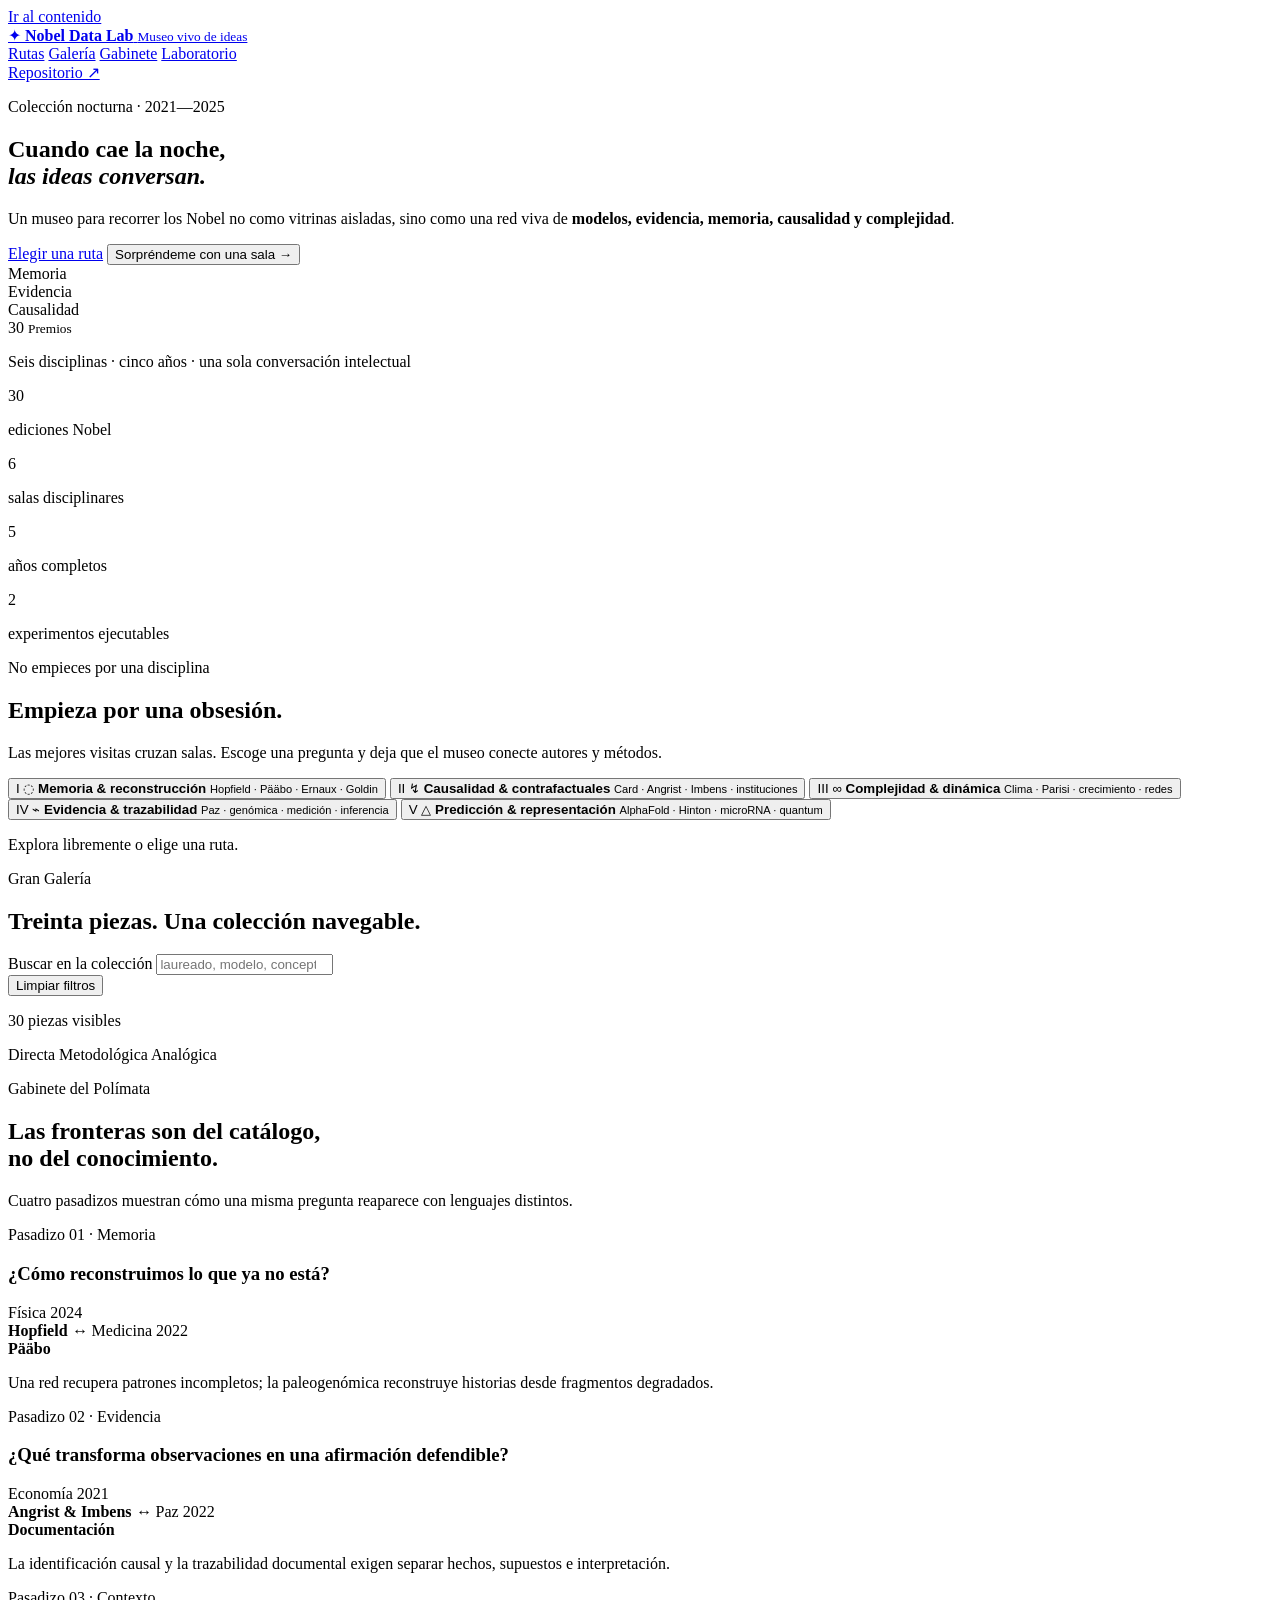
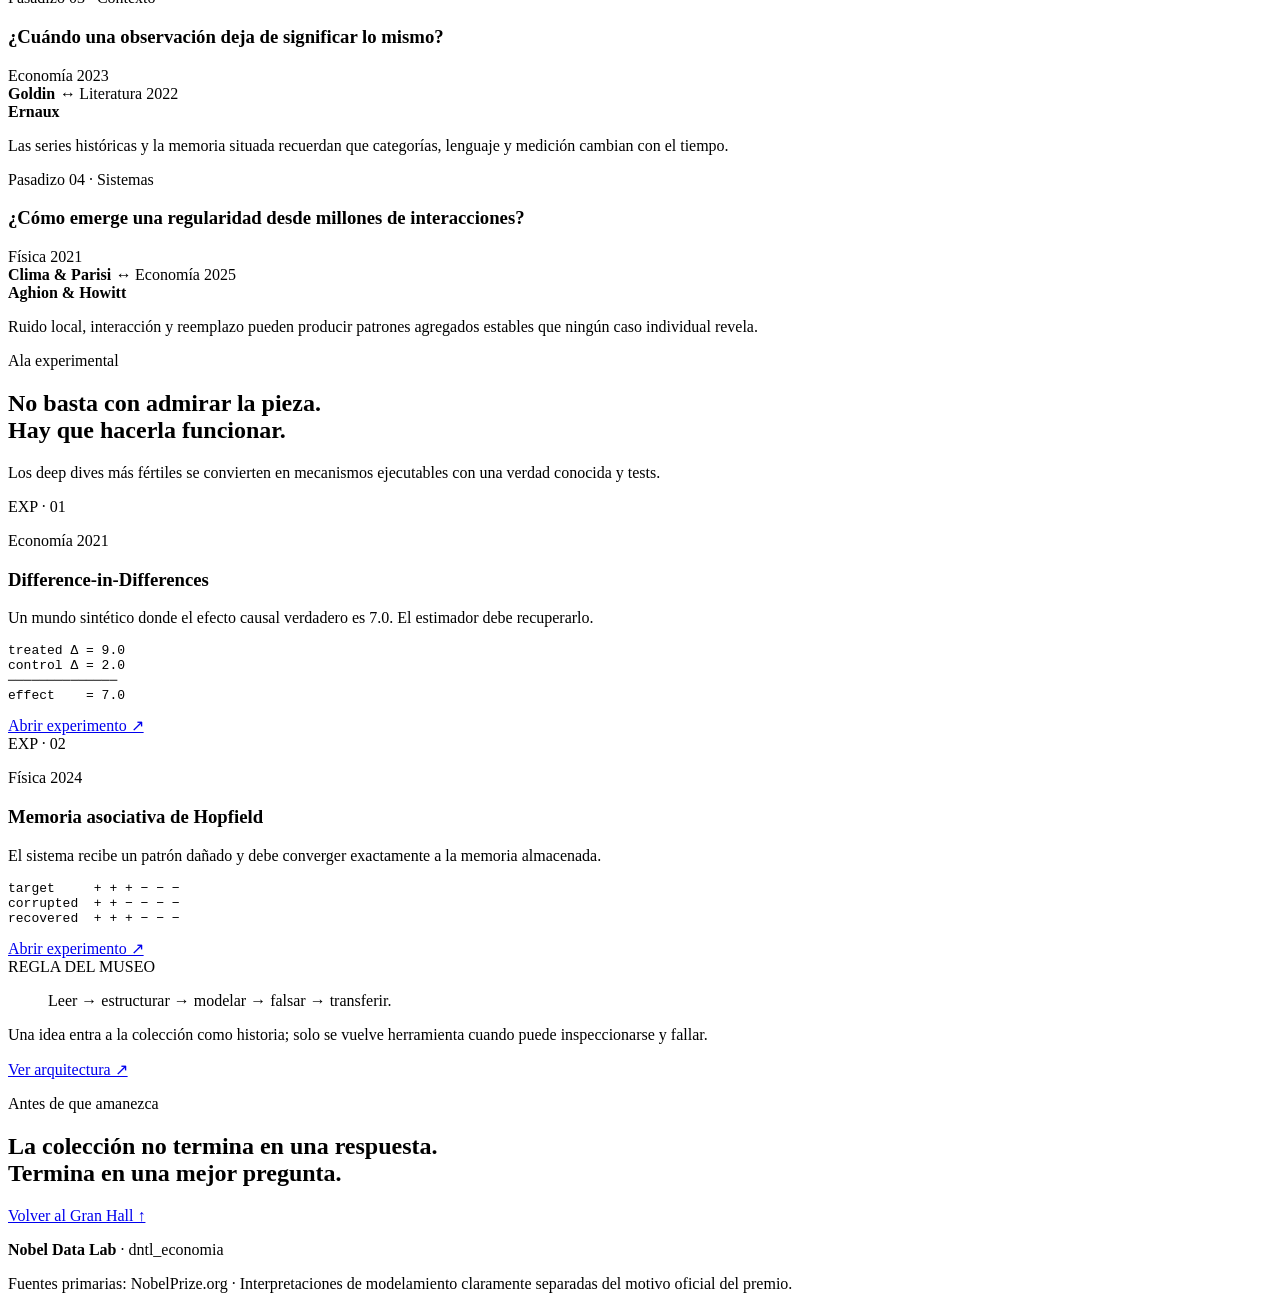
==== index.html @ 6f1846cd "feat(frontend): add museum-style Nobel Data Lab entrance" ====
<!doctype html>
<html lang="es">
<head>
  <meta charset="utf-8" />
  <meta name="viewport" content="width=device-width, initial-scale=1" />
  <meta name="description" content="Nobel Data Lab: un museo vivo para explorar Nobel, modelos, evidencia y conexiones entre disciplinas." />
  <meta name="theme-color" content="#0c1117" />
  <title>Nobel Data Lab · Museo Vivo de Ideas</title>
  <link rel="preconnect" href="https://fonts.googleapis.com" />
  <link rel="preconnect" href="https://fonts.gstatic.com" crossorigin />
  <link href="https://fonts.googleapis.com/css2?family=Cormorant+Garamond:wght@500;600;700&family=Inter:wght@400;500;600&display=swap" rel="stylesheet" />
  <link rel="stylesheet" href="assets/styles.css" />
</head>
<body>
  <a class="skip-link" href="#main">Ir al contenido</a>

  <div class="ambient ambient-one" aria-hidden="true"></div>
  <div class="ambient ambient-two" aria-hidden="true"></div>

  <header class="museum-header">
    <a class="brand" href="#top" aria-label="Nobel Data Lab, inicio">
      <span class="brand-mark" aria-hidden="true">✦</span>
      <span>
        <strong>Nobel Data Lab</strong>
        <small>Museo vivo de ideas</small>
      </span>
    </a>
    <nav class="main-nav" aria-label="Navegación principal">
      <a href="#rutas">Rutas</a>
      <a href="#galeria">Galería</a>
      <a href="#gabinete">Gabinete</a>
      <a href="#laboratorio">Laboratorio</a>
    </nav>
    <a class="ghost-button" href="https://github.com/dinatalediego/dntl_economia" target="_blank" rel="noreferrer">Repositorio ↗</a>
  </header>

  <main id="main">
    <section class="hero" id="top">
      <div class="hero-copy">
        <p class="eyebrow">Colección nocturna · 2021—2025</p>
        <h1>Cuando cae la noche,<br /><em>las ideas conversan.</em></h1>
        <p class="hero-lede">
          Un museo para recorrer los Nobel no como vitrinas aisladas, sino como una red viva de
          <strong>modelos, evidencia, memoria, causalidad y complejidad</strong>.
        </p>
        <div class="hero-actions">
          <a class="primary-button" href="#rutas">Elegir una ruta</a>
          <button class="text-button" id="random-exhibit" type="button">Sorpréndeme con una sala →</button>
        </div>
      </div>

      <div class="hero-installation" aria-label="Instalación visual de conceptos conectados">
        <div class="orrery" aria-hidden="true">
          <div class="orbit orbit-a"><span class="orb">Memoria</span></div>
          <div class="orbit orbit-b"><span class="orb">Evidencia</span></div>
          <div class="orbit orbit-c"><span class="orb">Causalidad</span></div>
          <div class="orrery-core">
            <span>30</span>
            <small>Premios</small>
          </div>
        </div>
        <p class="installation-caption">Seis disciplinas · cinco años · una sola conversación intelectual</p>
      </div>
    </section>

    <section class="stats-corridor" aria-label="Resumen de la colección">
      <article><span>30</span><p>ediciones Nobel</p></article>
      <article><span>6</span><p>salas disciplinares</p></article>
      <article><span>5</span><p>años completos</p></article>
      <article><span>2</span><p>experimentos ejecutables</p></article>
    </section>

    <section class="section routes" id="rutas">
      <div class="section-heading">
        <div>
          <p class="eyebrow">No empieces por una disciplina</p>
          <h2>Empieza por una obsesión.</h2>
        </div>
        <p>Las mejores visitas cruzan salas. Escoge una pregunta y deja que el museo conecte autores y métodos.</p>
      </div>

      <div class="route-grid" role="list">
        <button class="route-card" type="button" data-route="memoria" role="listitem">
          <span class="route-number">I</span>
          <span class="route-icon" aria-hidden="true">◌</span>
          <strong>Memoria & reconstrucción</strong>
          <small>Hopfield · Pääbo · Ernaux · Goldin</small>
        </button>
        <button class="route-card" type="button" data-route="causalidad" role="listitem">
          <span class="route-number">II</span>
          <span class="route-icon" aria-hidden="true">↯</span>
          <strong>Causalidad & contrafactuales</strong>
          <small>Card · Angrist · Imbens · instituciones</small>
        </button>
        <button class="route-card" type="button" data-route="complejidad" role="listitem">
          <span class="route-number">III</span>
          <span class="route-icon" aria-hidden="true">∞</span>
          <strong>Complejidad & dinámica</strong>
          <small>Clima · Parisi · crecimiento · redes</small>
        </button>
        <button class="route-card" type="button" data-route="evidencia" role="listitem">
          <span class="route-number">IV</span>
          <span class="route-icon" aria-hidden="true">⌁</span>
          <strong>Evidencia & trazabilidad</strong>
          <small>Paz · genómica · medición · inferencia</small>
        </button>
        <button class="route-card" type="button" data-route="prediccion" role="listitem">
          <span class="route-number">V</span>
          <span class="route-icon" aria-hidden="true">△</span>
          <strong>Predicción & representación</strong>
          <small>AlphaFold · Hinton · microRNA · quantum</small>
        </button>
      </div>
      <p class="route-status" id="route-status" aria-live="polite">Explora libremente o elige una ruta.</p>
    </section>

    <section class="section gallery" id="galeria">
      <div class="section-heading gallery-heading">
        <div>
          <p class="eyebrow">Gran Galería</p>
          <h2>Treinta piezas. Una colección navegable.</h2>
        </div>
        <div class="gallery-search">
          <label for="search">Buscar en la colección</label>
          <input id="search" type="search" placeholder="laureado, modelo, concepto…" autocomplete="off" />
        </div>
      </div>

      <div class="filters" aria-label="Filtros de la galería">
        <div class="filter-group" id="area-filters" aria-label="Filtrar por área"></div>
        <div class="filter-group years" id="year-filters" aria-label="Filtrar por año"></div>
        <button class="filter-reset" id="reset-filters" type="button">Limpiar filtros</button>
      </div>

      <div class="gallery-meta">
        <p><span id="result-count">30</span> piezas visibles</p>
        <p class="legend"><span class="legend-dot direct"></span>Directa <span class="legend-dot method"></span>Metodológica <span class="legend-dot analogue"></span>Analógica</p>
      </div>

      <div class="exhibit-grid" id="exhibit-grid" aria-live="polite"></div>
      <div class="empty-state" id="empty-state" hidden>
        <span aria-hidden="true">◈</span>
        <h3>Esta vitrina está vacía.</h3>
        <p>Prueba otra combinación de sala, año o concepto.</p>
      </div>
    </section>

    <section class="section cabinet" id="gabinete">
      <div class="cabinet-shell">
        <div class="section-heading inverse">
          <div>
            <p class="eyebrow">Gabinete del Polímata</p>
            <h2>Las fronteras son del catálogo,<br />no del conocimiento.</h2>
          </div>
          <p>Cuatro pasadizos muestran cómo una misma pregunta reaparece con lenguajes distintos.</p>
        </div>

        <div class="connection-grid">
          <article class="connection-card">
            <p class="connection-label">Pasadizo 01 · Memoria</p>
            <h3>¿Cómo reconstruimos lo que ya no está?</h3>
            <div class="connection-pair">
              <span>Física 2024<br /><strong>Hopfield</strong></span>
              <i aria-hidden="true">↔</i>
              <span>Medicina 2022<br /><strong>Pääbo</strong></span>
            </div>
            <p>Una red recupera patrones incompletos; la paleogenómica reconstruye historias desde fragmentos degradados.</p>
          </article>

          <article class="connection-card">
            <p class="connection-label">Pasadizo 02 · Evidencia</p>
            <h3>¿Qué transforma observaciones en una afirmación defendible?</h3>
            <div class="connection-pair">
              <span>Economía 2021<br /><strong>Angrist & Imbens</strong></span>
              <i aria-hidden="true">↔</i>
              <span>Paz 2022<br /><strong>Documentación</strong></span>
            </div>
            <p>La identificación causal y la trazabilidad documental exigen separar hechos, supuestos e interpretación.</p>
          </article>

          <article class="connection-card">
            <p class="connection-label">Pasadizo 03 · Contexto</p>
            <h3>¿Cuándo una observación deja de significar lo mismo?</h3>
            <div class="connection-pair">
              <span>Economía 2023<br /><strong>Goldin</strong></span>
              <i aria-hidden="true">↔</i>
              <span>Literatura 2022<br /><strong>Ernaux</strong></span>
            </div>
            <p>Las series históricas y la memoria situada recuerdan que categorías, lenguaje y medición cambian con el tiempo.</p>
          </article>

          <article class="connection-card">
            <p class="connection-label">Pasadizo 04 · Sistemas</p>
            <h3>¿Cómo emerge una regularidad desde millones de interacciones?</h3>
            <div class="connection-pair">
              <span>Física 2021<br /><strong>Clima & Parisi</strong></span>
              <i aria-hidden="true">↔</i>
              <span>Economía 2025<br /><strong>Aghion & Howitt</strong></span>
            </div>
            <p>Ruido local, interacción y reemplazo pueden producir patrones agregados estables que ningún caso individual revela.</p>
          </article>
        </div>
      </div>
    </section>

    <section class="section laboratory" id="laboratorio">
      <div class="section-heading">
        <div>
          <p class="eyebrow">Ala experimental</p>
          <h2>No basta con admirar la pieza.<br />Hay que hacerla funcionar.</h2>
        </div>
        <p>Los deep dives más fértiles se convierten en mecanismos ejecutables con una verdad conocida y tests.</p>
      </div>

      <div class="lab-grid">
        <article class="lab-card">
          <div class="lab-badge">EXP · 01</div>
          <p class="lab-discipline">Economía 2021</p>
          <h3>Difference-in-Differences</h3>
          <p>Un mundo sintético donde el efecto causal verdadero es 7.0. El estimador debe recuperarlo.</p>
          <pre><code>treated Δ = 9.0
control Δ = 2.0
──────────────
effect    = 7.0</code></pre>
          <a href="https://github.com/dinatalediego/dntl_economia/blob/main/examples/economics_2021_causal_inference.py" target="_blank" rel="noreferrer">Abrir experimento ↗</a>
        </article>

        <article class="lab-card">
          <div class="lab-badge">EXP · 02</div>
          <p class="lab-discipline">Física 2024</p>
          <h3>Memoria asociativa de Hopfield</h3>
          <p>El sistema recibe un patrón dañado y debe converger exactamente a la memoria almacenada.</p>
          <pre><code>target     + + + − − −
corrupted  + + − − − −
recovered  + + + − − −</code></pre>
          <a href="https://github.com/dinatalediego/dntl_economia/blob/main/examples/physics_2024_hopfield.py" target="_blank" rel="noreferrer">Abrir experimento ↗</a>
        </article>

        <article class="lab-card lab-card-manifesto">
          <div class="lab-badge">REGLA DEL MUSEO</div>
          <blockquote>Leer → estructurar → modelar → falsar → transferir.</blockquote>
          <p>Una idea entra a la colección como historia; solo se vuelve herramienta cuando puede inspeccionarse y fallar.</p>
          <a href="https://github.com/dinatalediego/dntl_economia/blob/main/wiki/decision-from-wiki-to-nobel-lab.md" target="_blank" rel="noreferrer">Ver arquitectura ↗</a>
        </article>
      </div>
    </section>

    <section class="closing-hall">
      <p class="eyebrow">Antes de que amanezca</p>
      <h2>La colección no termina en una respuesta.<br />Termina en una mejor pregunta.</h2>
      <a class="primary-button" href="#top">Volver al Gran Hall ↑</a>
    </section>
  </main>

  <footer>
    <p><strong>Nobel Data Lab</strong> · dntl_economia</p>
    <p>Fuentes primarias: NobelPrize.org · Interpretaciones de modelamiento claramente separadas del motivo oficial del premio.</p>
  </footer>

  <noscript>
    <div class="noscript">Activa JavaScript para cargar y filtrar el catálogo de 30 premios.</div>
  </noscript>
  <script src="assets/app.js" defer></script>
</body>
</html>
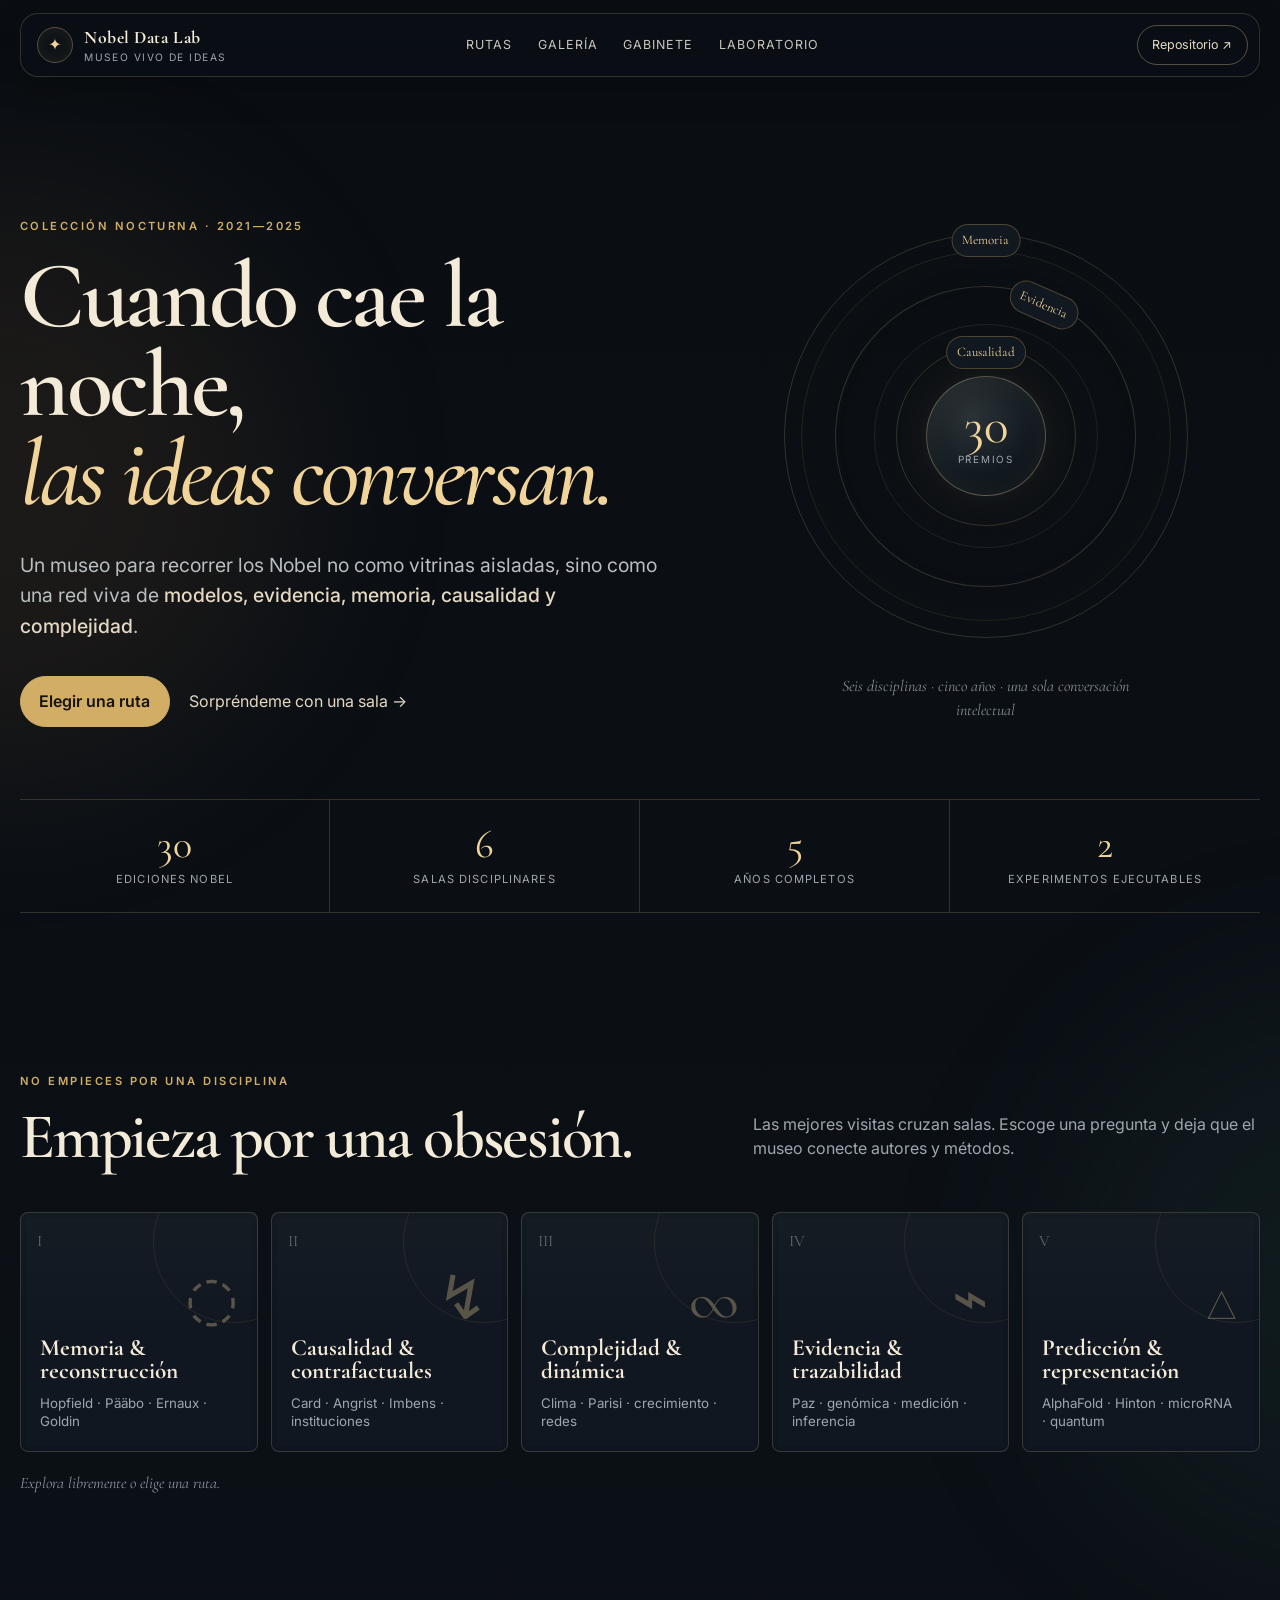
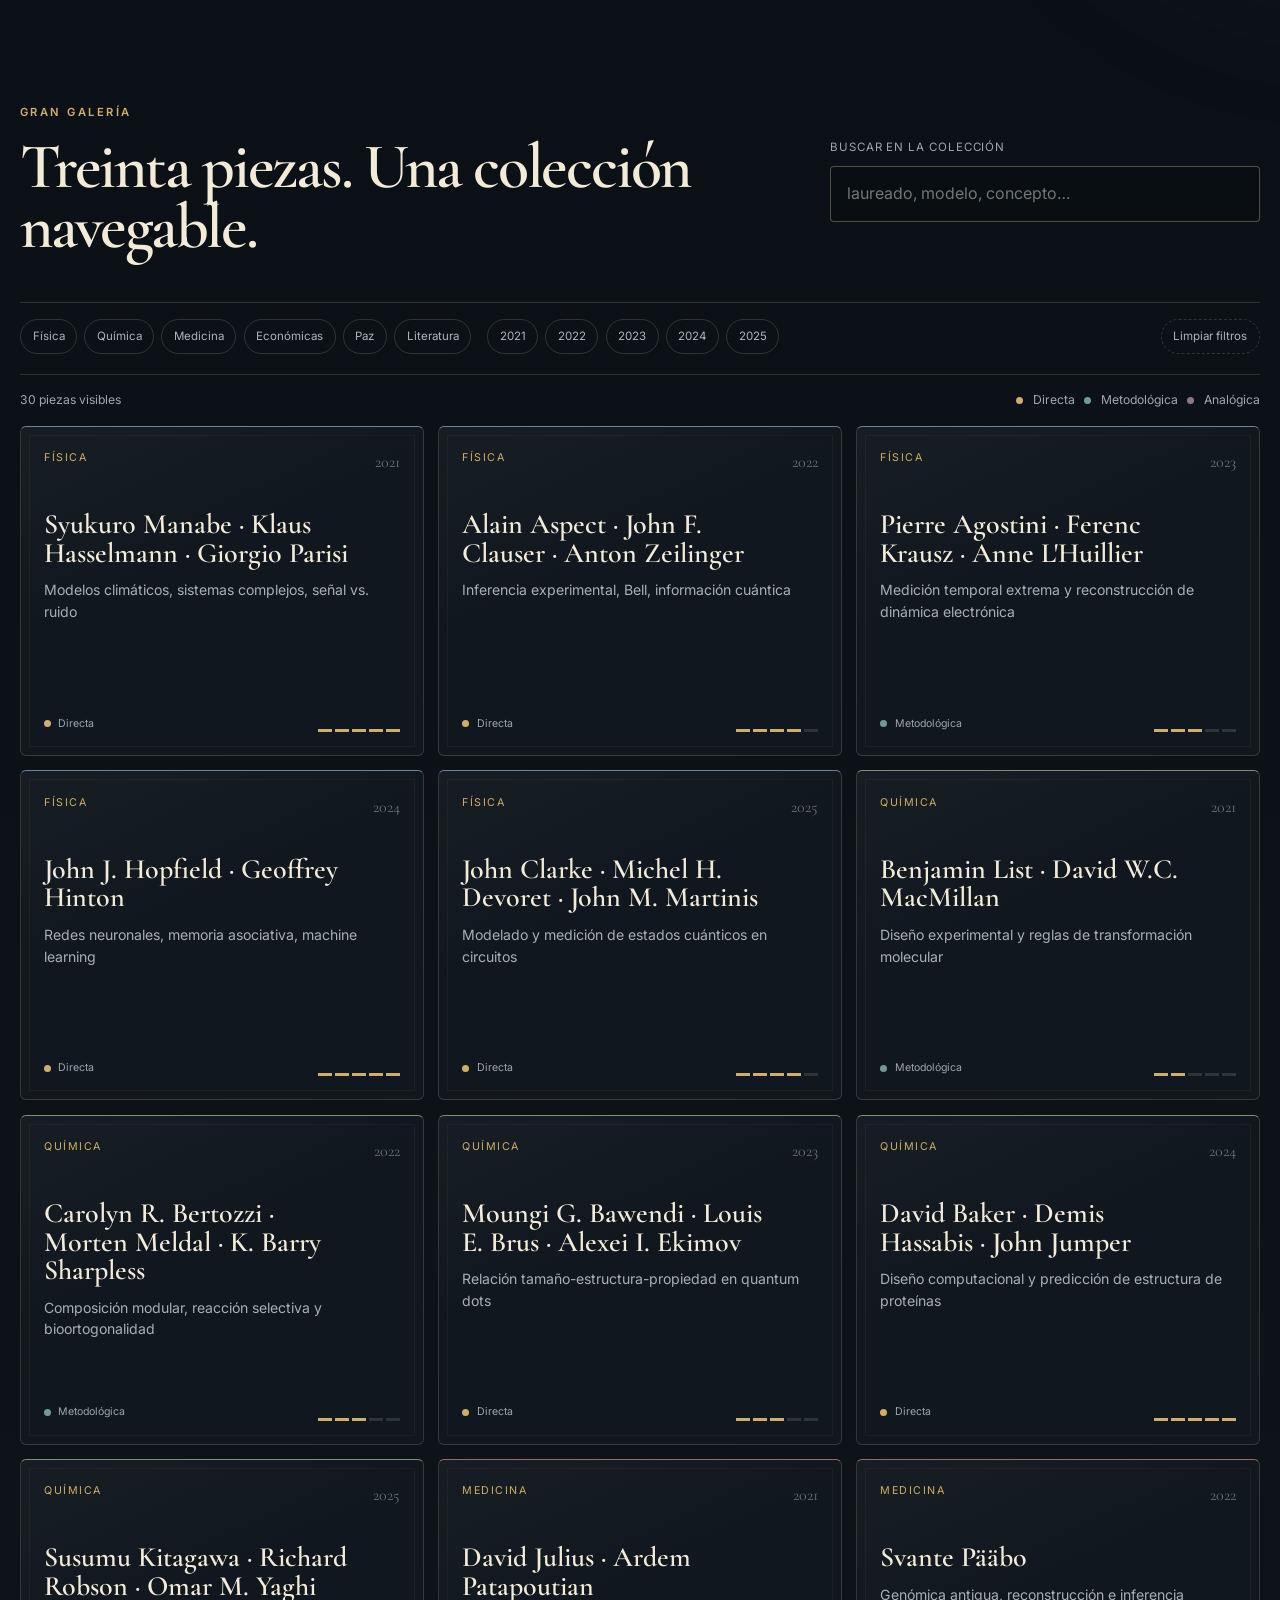
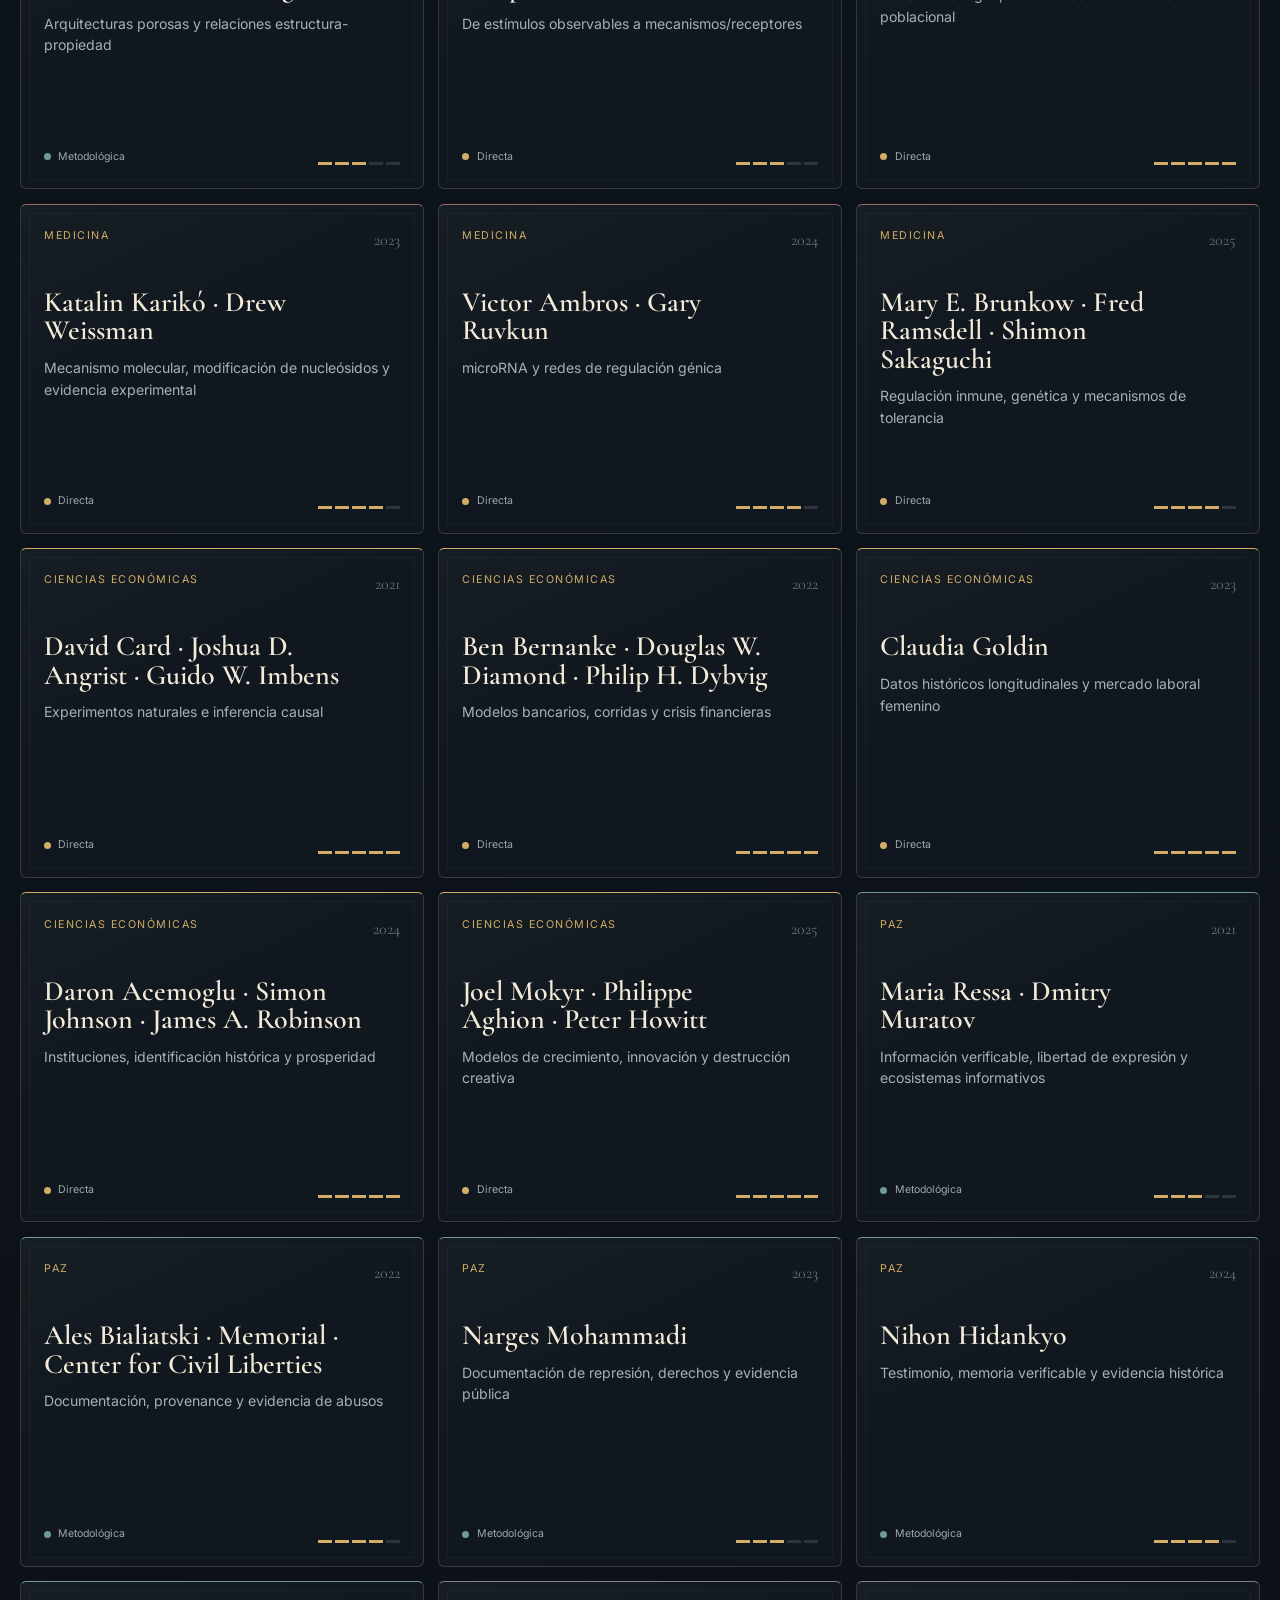
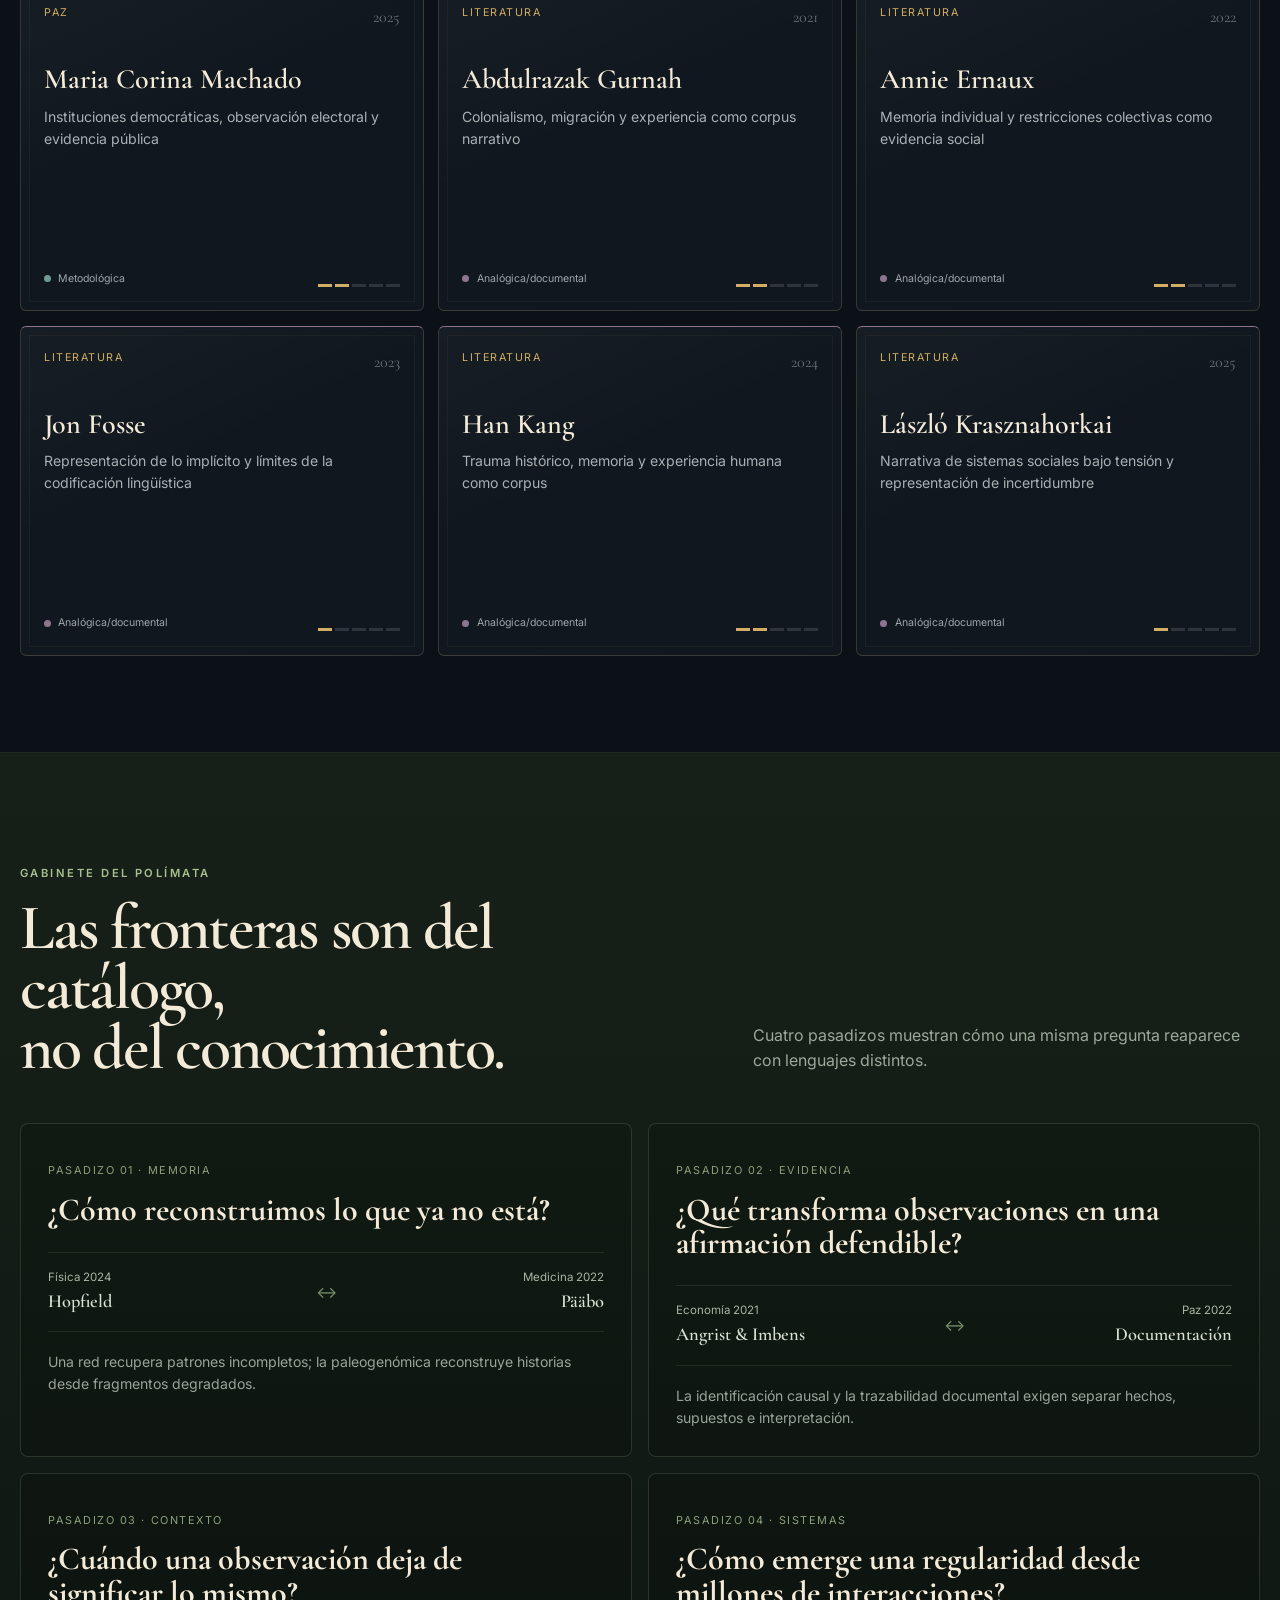
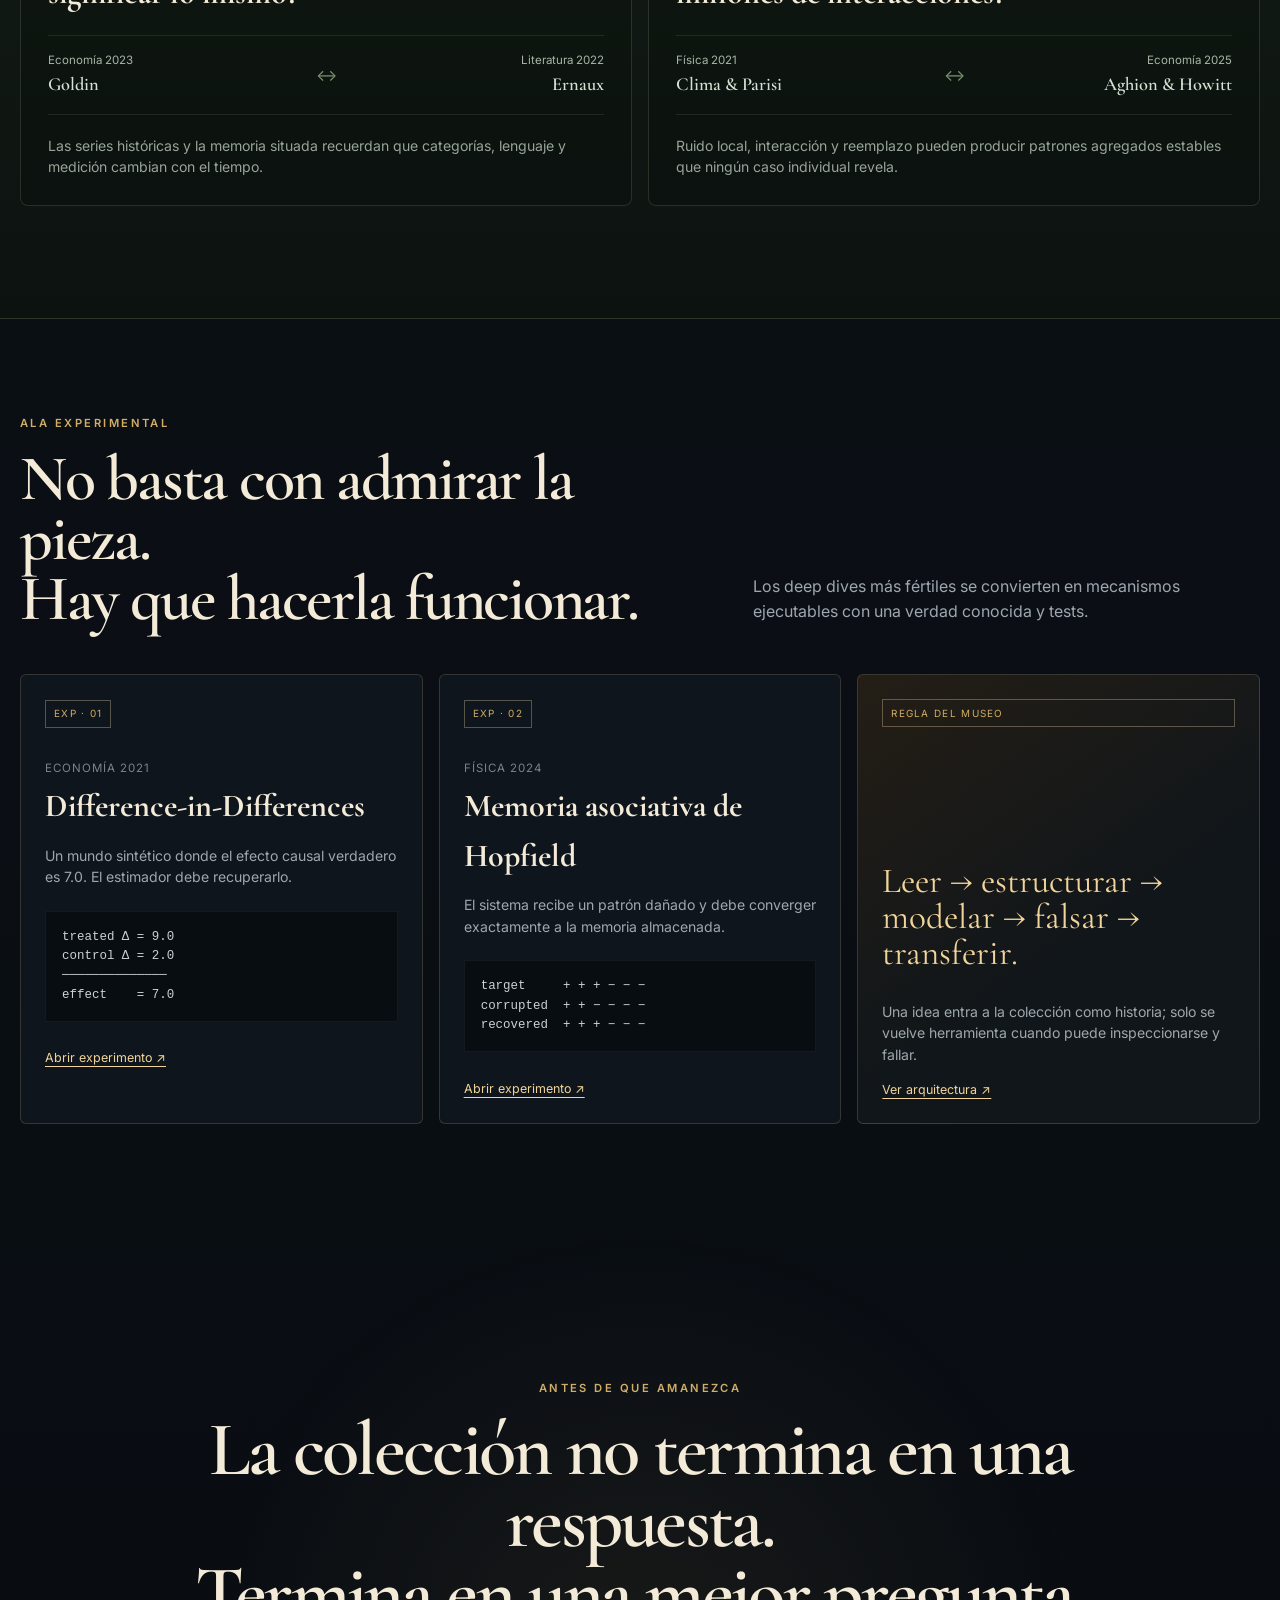
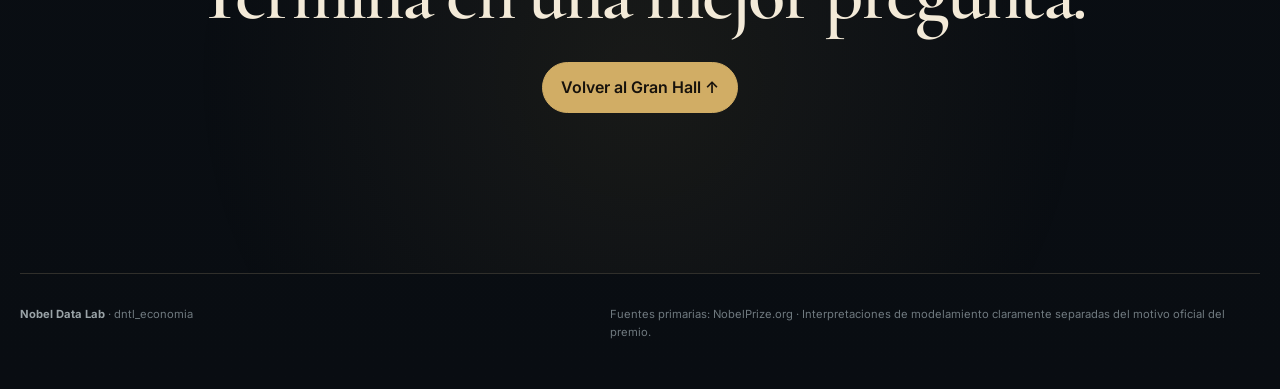
==== commit e7013397: "fix(frontend): preserve button semantics in polymath routes" ====
--- a/index.html
+++ b/index.html
@@ -79,32 +79,32 @@
         <p>Las mejores visitas cruzan salas. Escoge una pregunta y deja que el museo conecte autores y métodos.</p>
       </div>
 
-      <div class="route-grid" role="list">
-        <button class="route-card" type="button" data-route="memoria" role="listitem">
+      <div class="route-grid">
+        <button class="route-card" type="button" data-route="memoria">
           <span class="route-number">I</span>
           <span class="route-icon" aria-hidden="true">◌</span>
           <strong>Memoria & reconstrucción</strong>
           <small>Hopfield · Pääbo · Ernaux · Goldin</small>
         </button>
-        <button class="route-card" type="button" data-route="causalidad" role="listitem">
+        <button class="route-card" type="button" data-route="causalidad">
           <span class="route-number">II</span>
           <span class="route-icon" aria-hidden="true">↯</span>
           <strong>Causalidad & contrafactuales</strong>
           <small>Card · Angrist · Imbens · instituciones</small>
         </button>
-        <button class="route-card" type="button" data-route="complejidad" role="listitem">
+        <button class="route-card" type="button" data-route="complejidad">
           <span class="route-number">III</span>
           <span class="route-icon" aria-hidden="true">∞</span>
           <strong>Complejidad & dinámica</strong>
           <small>Clima · Parisi · crecimiento · redes</small>
         </button>
-        <button class="route-card" type="button" data-route="evidencia" role="listitem">
+        <button class="route-card" type="button" data-route="evidencia">
           <span class="route-number">IV</span>
           <span class="route-icon" aria-hidden="true">⌁</span>
           <strong>Evidencia & trazabilidad</strong>
           <small>Paz · genómica · medición · inferencia</small>
         </button>
-        <button class="route-card" type="button" data-route="prediccion" role="listitem">
+        <button class="route-card" type="button" data-route="prediccion">
           <span class="route-number">V</span>
           <span class="route-icon" aria-hidden="true">△</span>
           <strong>Predicción & representación</strong>
--- a/assets/styles.css
+++ b/assets/styles.css
@@ -0,0 +1,507 @@
+:root {
+  --night: #090d12;
+  --night-soft: #101720;
+  --ink: #13171b;
+  --museum: #151c24;
+  --museum-2: #1b2530;
+  --ivory: #f3ead8;
+  --paper: #e4d8c2;
+  --muted: #9ea7ad;
+  --gold: #d1ad65;
+  --gold-light: #f1d49a;
+  --bronze: #8f673f;
+  --emerald: #37685d;
+  --oxblood: #70403e;
+  --blue: #476a86;
+  --line: rgba(227, 205, 161, 0.18);
+  --line-strong: rgba(227, 205, 161, 0.34);
+  --shadow: 0 24px 70px rgba(0, 0, 0, 0.36);
+  --serif: "Cormorant Garamond", Georgia, "Times New Roman", serif;
+  --sans: "Inter", system-ui, -apple-system, BlinkMacSystemFont, "Segoe UI", sans-serif;
+  --max: 1240px;
+}
+
+* { box-sizing: border-box; }
+html { scroll-behavior: smooth; }
+body {
+  margin: 0;
+  min-width: 320px;
+  color: var(--ivory);
+  background:
+    radial-gradient(circle at 50% -15%, rgba(66, 96, 105, 0.24), transparent 34rem),
+    linear-gradient(180deg, #0a0e13 0%, #0d131a 42%, #090d12 100%);
+  font-family: var(--sans);
+  line-height: 1.55;
+  overflow-x: hidden;
+}
+
+body::before {
+  content: "";
+  position: fixed;
+  inset: 0;
+  pointer-events: none;
+  opacity: 0.28;
+  background-image:
+    linear-gradient(rgba(255,255,255,.018) 1px, transparent 1px),
+    linear-gradient(90deg, rgba(255,255,255,.014) 1px, transparent 1px);
+  background-size: 38px 38px;
+  mask-image: linear-gradient(to bottom, black, transparent 86%);
+  z-index: -1;
+}
+
+::selection { background: var(--gold); color: var(--night); }
+a { color: inherit; }
+button, input { font: inherit; }
+button { color: inherit; }
+
+.skip-link {
+  position: fixed;
+  left: 1rem;
+  top: -10rem;
+  z-index: 100;
+  padding: .75rem 1rem;
+  background: var(--ivory);
+  color: var(--night);
+  border-radius: 999px;
+}
+.skip-link:focus { top: 1rem; }
+
+.ambient {
+  position: fixed;
+  width: 36rem;
+  height: 36rem;
+  border-radius: 50%;
+  filter: blur(100px);
+  pointer-events: none;
+  z-index: -2;
+  opacity: .11;
+}
+.ambient-one { background: #a97742; top: 12rem; left: -18rem; }
+.ambient-two { background: #386d65; top: 62rem; right: -22rem; }
+
+.museum-header {
+  position: sticky;
+  top: 0;
+  z-index: 50;
+  width: min(calc(100% - 2rem), var(--max));
+  margin: .8rem auto 0;
+  min-height: 64px;
+  padding: .6rem .7rem .6rem 1rem;
+  display: grid;
+  grid-template-columns: 1fr auto 1fr;
+  align-items: center;
+  gap: 1rem;
+  border: 1px solid var(--line);
+  border-radius: 18px;
+  background: rgba(11, 16, 22, .8);
+  box-shadow: 0 12px 34px rgba(0,0,0,.24);
+  backdrop-filter: blur(18px);
+}
+
+.brand {
+  display: flex;
+  align-items: center;
+  gap: .7rem;
+  text-decoration: none;
+  width: fit-content;
+}
+.brand-mark {
+  width: 36px;
+  height: 36px;
+  display: grid;
+  place-items: center;
+  border: 1px solid var(--line-strong);
+  border-radius: 50%;
+  color: var(--gold-light);
+  box-shadow: inset 0 0 20px rgba(209,173,101,.12);
+}
+.brand strong {
+  display: block;
+  font-family: var(--serif);
+  font-size: 1.1rem;
+  letter-spacing: .03em;
+}
+.brand small {
+  display: block;
+  margin-top: -.1rem;
+  color: var(--muted);
+  font-size: .64rem;
+  letter-spacing: .14em;
+  text-transform: uppercase;
+}
+
+.main-nav { display: flex; gap: 1.6rem; }
+.main-nav a {
+  color: #c9c6bd;
+  font-size: .78rem;
+  text-decoration: none;
+  letter-spacing: .08em;
+  text-transform: uppercase;
+  transition: color .2s ease;
+}
+.main-nav a:hover, .main-nav a:focus-visible { color: var(--gold-light); }
+
+.ghost-button {
+  justify-self: end;
+  text-decoration: none;
+  padding: .6rem .9rem;
+  border: 1px solid var(--line-strong);
+  border-radius: 999px;
+  color: var(--paper);
+  font-size: .78rem;
+  transition: border-color .2s ease, background .2s ease;
+}
+.ghost-button:hover { border-color: var(--gold); background: rgba(209,173,101,.08); }
+
+.hero {
+  width: min(calc(100% - 2rem), var(--max));
+  min-height: 76vh;
+  margin: 0 auto;
+  padding: clamp(5rem, 11vw, 9rem) 0 4.5rem;
+  display: grid;
+  grid-template-columns: 1.08fr .92fr;
+  gap: 3rem;
+  align-items: center;
+}
+
+.eyebrow {
+  margin: 0 0 1rem;
+  color: var(--gold);
+  font-size: .7rem;
+  font-weight: 600;
+  letter-spacing: .22em;
+  text-transform: uppercase;
+}
+
+.hero h1, .section-heading h2, .closing-hall h2 {
+  font-family: var(--serif);
+  font-weight: 600;
+  letter-spacing: -.035em;
+  line-height: .94;
+}
+.hero h1 {
+  margin: 0;
+  max-width: 780px;
+  font-size: clamp(3.5rem, 7.4vw, 7.2rem);
+}
+.hero h1 em { color: var(--gold-light); font-weight: 500; }
+.hero-lede {
+  max-width: 650px;
+  margin: 2rem 0 0;
+  color: #b9bec1;
+  font-size: clamp(1rem, 1.8vw, 1.22rem);
+}
+.hero-lede strong { color: var(--paper); font-weight: 500; }
+.hero-actions { display: flex; align-items: center; flex-wrap: wrap; gap: 1.2rem; margin-top: 2.2rem; }
+.primary-button {
+  display: inline-flex;
+  align-items: center;
+  justify-content: center;
+  min-height: 46px;
+  padding: .75rem 1.15rem;
+  border: 1px solid var(--gold);
+  border-radius: 999px;
+  background: var(--gold);
+  color: #17120c;
+  text-decoration: none;
+  font-weight: 600;
+  transition: transform .2s ease, box-shadow .2s ease;
+}
+.primary-button:hover { transform: translateY(-2px); box-shadow: 0 12px 28px rgba(209,173,101,.2); }
+.text-button {
+  padding: .7rem 0;
+  border: 0;
+  background: transparent;
+  color: var(--paper);
+  cursor: pointer;
+}
+.text-button:hover { color: var(--gold-light); }
+
+.hero-installation { text-align: center; }
+.orrery {
+  position: relative;
+  width: min(37vw, 430px);
+  aspect-ratio: 1;
+  margin: 0 auto;
+  display: grid;
+  place-items: center;
+}
+.orrery::before, .orrery::after {
+  content: "";
+  position: absolute;
+  inset: 7%;
+  border: 1px solid rgba(209,173,101,.12);
+  border-radius: 50%;
+  box-shadow: inset 0 0 80px rgba(209,173,101,.025);
+}
+.orrery::after { inset: 24%; border-color: rgba(108,153,144,.16); }
+.orbit {
+  position: absolute;
+  border: 1px solid var(--line);
+  border-radius: 50%;
+  animation: rotate 30s linear infinite;
+}
+.orbit-a { inset: 3%; }
+.orbit-b { inset: 15%; animation-duration: 24s; animation-direction: reverse; transform: rotate(24deg); }
+.orbit-c { inset: 29%; animation-duration: 18s; }
+.orb {
+  position: absolute;
+  left: 50%;
+  top: -.68rem;
+  transform: translateX(-50%);
+  padding: .32rem .62rem;
+  border: 1px solid rgba(209,173,101,.3);
+  border-radius: 999px;
+  background: #111820;
+  color: var(--gold-light);
+  font-family: var(--serif);
+  font-size: .82rem;
+  white-space: nowrap;
+}
+.orrery-core {
+  width: 28%;
+  aspect-ratio: 1;
+  display: grid;
+  place-content: center;
+  border: 1px solid var(--line-strong);
+  border-radius: 50%;
+  background: radial-gradient(circle at 38% 32%, #2c3337 0, #121a21 56%, #090d12 100%);
+  box-shadow: 0 0 60px rgba(209,173,101,.12), inset 0 0 26px rgba(209,173,101,.08);
+}
+.orrery-core span { font-family: var(--serif); font-size: clamp(2.2rem, 4vw, 3.4rem); line-height: .85; color: var(--gold-light); }
+.orrery-core small { margin-top: .25rem; color: var(--muted); font-size: .62rem; letter-spacing: .18em; text-transform: uppercase; }
+.installation-caption { max-width: 340px; margin: 1.4rem auto 0; color: #838d94; font-family: var(--serif); font-style: italic; }
+
+.stats-corridor {
+  width: min(calc(100% - 2rem), var(--max));
+  margin: 0 auto 4rem;
+  display: grid;
+  grid-template-columns: repeat(4, 1fr);
+  border-top: 1px solid var(--line);
+  border-bottom: 1px solid var(--line);
+}
+.stats-corridor article { padding: 1.5rem 1rem; text-align: center; border-right: 1px solid var(--line); }
+.stats-corridor article:last-child { border-right: 0; }
+.stats-corridor span { display: block; color: var(--gold-light); font-family: var(--serif); font-size: 2.5rem; line-height: 1; }
+.stats-corridor p { margin: .45rem 0 0; color: var(--muted); font-size: .7rem; letter-spacing: .1em; text-transform: uppercase; }
+
+.section { width: min(calc(100% - 2rem), var(--max)); margin: 0 auto; padding: 6rem 0; }
+.section-heading {
+  display: grid;
+  grid-template-columns: 1.15fr .85fr;
+  gap: 3rem;
+  align-items: end;
+  margin-bottom: 2.8rem;
+}
+.section-heading h2 { margin: 0; font-size: clamp(2.7rem, 5vw, 5rem); }
+.section-heading > p { max-width: 520px; margin: 0 0 .35rem; color: var(--muted); }
+
+.route-grid { display: grid; grid-template-columns: repeat(5, 1fr); gap: .8rem; }
+.route-card {
+  position: relative;
+  min-height: 240px;
+  padding: 1.2rem;
+  display: flex;
+  flex-direction: column;
+  align-items: flex-start;
+  justify-content: flex-end;
+  text-align: left;
+  border: 1px solid var(--line);
+  border-radius: 8px;
+  background:
+    linear-gradient(180deg, rgba(255,255,255,.018), transparent 50%),
+    var(--night-soft);
+  box-shadow: inset 0 0 0 5px rgba(0,0,0,.08);
+  cursor: pointer;
+  overflow: hidden;
+  transition: transform .25s ease, border-color .25s ease, background .25s ease;
+}
+.route-card::before {
+  content: "";
+  position: absolute;
+  width: 160px;
+  height: 160px;
+  right: -58px;
+  top: -52px;
+  border: 1px solid rgba(209,173,101,.1);
+  border-radius: 50%;
+}
+.route-card:hover, .route-card.active { transform: translateY(-6px); border-color: rgba(209,173,101,.55); background: #17212a; }
+.route-number { position: absolute; top: 1rem; left: 1rem; color: #5f6970; font-family: var(--serif); }
+.route-icon { position: absolute; top: 2.5rem; right: 1.2rem; color: rgba(241,212,154,.32); font-family: var(--serif); font-size: 3.8rem; }
+.route-card strong { position: relative; max-width: 170px; font-family: var(--serif); font-size: 1.45rem; line-height: 1; }
+.route-card small { position: relative; margin-top: .75rem; color: var(--muted); line-height: 1.35; }
+.route-status { margin: 1.2rem 0 0; color: #89949a; font-family: var(--serif); font-style: italic; }
+
+.gallery { padding-top: 7rem; }
+.gallery-heading { align-items: center; }
+.gallery-search { width: min(100%, 430px); justify-self: end; }
+.gallery-search label { display: block; margin-bottom: .55rem; color: var(--muted); font-size: .72rem; letter-spacing: .08em; text-transform: uppercase; }
+.gallery-search input {
+  width: 100%;
+  padding: .9rem 1rem;
+  border: 1px solid var(--line-strong);
+  border-radius: 4px;
+  outline: 0;
+  background: rgba(6,10,14,.4);
+  color: var(--ivory);
+}
+.gallery-search input:focus { border-color: var(--gold); box-shadow: 0 0 0 3px rgba(209,173,101,.08); }
+
+.filters { display: flex; flex-wrap: wrap; gap: .65rem 1rem; align-items: center; padding: 1rem 0 1.25rem; border-top: 1px solid var(--line); border-bottom: 1px solid var(--line); }
+.filter-group { display: flex; flex-wrap: wrap; gap: .45rem; }
+.filter-chip, .filter-reset {
+  padding: .48rem .72rem;
+  border: 1px solid var(--line);
+  border-radius: 999px;
+  background: transparent;
+  color: #aeb4b6;
+  font-size: .72rem;
+  cursor: pointer;
+  transition: background .2s ease, border-color .2s ease, color .2s ease;
+}
+.filter-chip:hover, .filter-chip.active { border-color: var(--gold); color: var(--gold-light); background: rgba(209,173,101,.08); }
+.filter-reset { margin-left: auto; border-style: dashed; }
+.filter-reset:hover { color: var(--ivory); border-color: #87929a; }
+.gallery-meta { display: flex; justify-content: space-between; align-items: center; color: var(--muted); font-size: .76rem; }
+.gallery-meta p { margin: 1rem 0; }
+.legend { display: flex; gap: .6rem; align-items: center; }
+.legend-dot { width: 7px; height: 7px; display: inline-block; border-radius: 50%; }
+.legend-dot.direct { background: var(--gold); }
+.legend-dot.method { background: #6f9b91; }
+.legend-dot.analogue { background: #8e758e; }
+
+.exhibit-grid { display: grid; grid-template-columns: repeat(3, 1fr); gap: .9rem; }
+.exhibit-card {
+  position: relative;
+  min-height: 330px;
+  padding: 1.45rem;
+  display: flex;
+  flex-direction: column;
+  border: 1px solid var(--line);
+  border-radius: 6px;
+  background: linear-gradient(155deg, rgba(255,255,255,.026), transparent 42%), #10171e;
+  overflow: hidden;
+  transition: transform .22s ease, border-color .22s ease, box-shadow .22s ease;
+}
+.exhibit-card::after {
+  content: "";
+  position: absolute;
+  inset: 8px;
+  border: 1px solid rgba(209,173,101,.06);
+  pointer-events: none;
+}
+.exhibit-card:hover { transform: translateY(-4px); border-color: var(--line-strong); box-shadow: var(--shadow); }
+.exhibit-top { display: flex; justify-content: space-between; gap: 1rem; align-items: flex-start; }
+.exhibit-area { color: var(--gold); font-size: .67rem; letter-spacing: .14em; text-transform: uppercase; }
+.exhibit-year { color: #67727a; font-family: var(--serif); font-size: 1rem; }
+.exhibit-card h3 { margin: 2.2rem 0 .75rem; max-width: 90%; font-family: var(--serif); font-size: 1.75rem; line-height: 1.02; font-weight: 600; }
+.exhibit-lens { margin: 0; color: #a8b0b3; font-size: .88rem; }
+.exhibit-bottom { margin-top: auto; padding-top: 1.4rem; display: flex; justify-content: space-between; gap: 1rem; align-items: flex-end; }
+.relation { display: inline-flex; align-items: center; gap: .45rem; color: var(--muted); font-size: .66rem; }
+.relation::before { content: ""; width: 7px; height: 7px; border-radius: 50%; background: var(--gold); }
+.relation.method::before { background: #6f9b91; }
+.relation.analogue::before { background: #8e758e; }
+.score { display: flex; gap: 3px; }
+.score i { width: 14px; height: 3px; display: block; background: #2d353b; }
+.score i.on { background: var(--gold); }
+.exhibit-link {
+  position: absolute;
+  inset: 0;
+  z-index: 2;
+  color: transparent;
+  font-size: 0;
+}
+.exhibit-card:focus-within { outline: 2px solid var(--gold); outline-offset: 3px; }
+.empty-state { padding: 5rem 1rem; text-align: center; color: var(--muted); border: 1px dashed var(--line-strong); }
+.empty-state span { color: var(--gold); font-size: 2rem; }
+.empty-state h3 { margin: .8rem 0 .2rem; font-family: var(--serif); font-size: 2rem; color: var(--paper); }
+.empty-state p { margin: 0; }
+
+.cabinet { width: 100%; max-width: none; padding: 7rem max(1rem, calc((100vw - var(--max)) / 2)); background: linear-gradient(180deg, #172018, #111914 70%, #0c1210); border-top: 1px solid rgba(151,176,141,.14); border-bottom: 1px solid rgba(151,176,141,.14); }
+.cabinet-shell { max-width: var(--max); margin: 0 auto; }
+.section-heading.inverse .eyebrow { color: #a7c08e; }
+.section-heading.inverse > p { color: #9ba99b; }
+.connection-grid { display: grid; grid-template-columns: 1fr 1fr; gap: 1rem; }
+.connection-card { padding: 1.7rem; border: 1px solid rgba(181,197,167,.17); border-radius: 8px; background: rgba(4,9,6,.16); }
+.connection-label { color: #8ca17b; font-size: .68rem; letter-spacing: .14em; text-transform: uppercase; }
+.connection-card h3 { max-width: 510px; margin: .85rem 0 1.6rem; font-family: var(--serif); font-size: 2rem; line-height: 1.05; }
+.connection-pair { display: grid; grid-template-columns: 1fr auto 1fr; align-items: center; gap: 1rem; padding: 1rem 0; border-top: 1px solid rgba(181,197,167,.12); border-bottom: 1px solid rgba(181,197,167,.12); }
+.connection-pair span { color: #a8b5a4; font-size: .72rem; }
+.connection-pair span:last-child { text-align: right; }
+.connection-pair strong { color: #d9e0d3; font-family: var(--serif); font-size: 1.15rem; font-weight: 600; }
+.connection-pair i { color: #79926d; font-style: normal; }
+.connection-card > p:last-child { margin: 1.2rem 0 0; color: #98a39a; font-size: .88rem; }
+
+.lab-grid { display: grid; grid-template-columns: repeat(3, 1fr); gap: 1rem; }
+.lab-card { padding: 1.5rem; border: 1px solid var(--line); background: #0e151c; border-radius: 6px; }
+.lab-badge { display: inline-block; padding: .34rem .5rem; border: 1px solid var(--line-strong); color: var(--gold); font-size: .62rem; letter-spacing: .13em; }
+.lab-discipline { margin: 2rem 0 .2rem; color: #79848b; font-size: .72rem; text-transform: uppercase; letter-spacing: .09em; }
+.lab-card h3 { margin: 0; font-family: var(--serif); font-size: 2rem; }
+.lab-card > p:not(.lab-discipline) { color: var(--muted); font-size: .88rem; }
+.lab-card pre { margin: 1.4rem 0; padding: 1rem; overflow-x: auto; border: 1px solid rgba(255,255,255,.05); background: #080d11; color: #c9d2d4; font-size: .78rem; }
+.lab-card a { color: var(--gold-light); font-size: .78rem; text-decoration-thickness: 1px; text-underline-offset: 4px; }
+.lab-card-manifesto { display: flex; flex-direction: column; background: linear-gradient(145deg, #241e15, #11161a 58%); }
+.lab-card-manifesto blockquote { margin: auto 0 1rem; padding-top: 4rem; font-family: var(--serif); font-size: 2.2rem; line-height: 1.02; color: var(--gold-light); }
+
+.closing-hall { padding: 10rem 1rem; text-align: center; background: radial-gradient(circle at 50% 70%, rgba(209,173,101,.08), transparent 28rem); }
+.closing-hall h2 { max-width: 900px; margin: 0 auto 2rem; font-size: clamp(3rem, 6vw, 6rem); }
+
+footer {
+  width: min(calc(100% - 2rem), var(--max));
+  margin: 0 auto;
+  padding: 2rem 0 3rem;
+  display: flex;
+  justify-content: space-between;
+  gap: 2rem;
+  border-top: 1px solid var(--line);
+  color: #6f797f;
+  font-size: .7rem;
+}
+footer p { margin: 0; max-width: 650px; }
+footer strong { color: #9aa3a7; }
+.noscript { position: fixed; left: 1rem; right: 1rem; bottom: 1rem; z-index: 99; padding: 1rem; background: #3b271b; border: 1px solid var(--gold); text-align: center; }
+
+@keyframes rotate { to { transform: rotate(360deg); } }
+
+@media (max-width: 1000px) {
+  .museum-header { grid-template-columns: 1fr auto; }
+  .main-nav { display: none; }
+  .hero { grid-template-columns: 1fr; min-height: auto; }
+  .hero-installation { padding-top: 1rem; }
+  .orrery { width: min(72vw, 430px); }
+  .route-grid { grid-template-columns: repeat(2, 1fr); }
+  .route-card:last-child { grid-column: span 2; min-height: 180px; }
+  .exhibit-grid { grid-template-columns: repeat(2, 1fr); }
+  .lab-grid { grid-template-columns: 1fr 1fr; }
+  .lab-card-manifesto { grid-column: 1 / -1; }
+}
+
+@media (max-width: 720px) {
+  .museum-header { width: calc(100% - 1rem); margin-top: .5rem; padding-left: .7rem; }
+  .ghost-button { display: none; }
+  .hero, .section, .stats-corridor, footer { width: min(calc(100% - 1.4rem), var(--max)); }
+  .hero { padding-top: 4.2rem; }
+  .hero h1 { font-size: clamp(3.35rem, 17vw, 5.4rem); }
+  .hero-lede { font-size: 1rem; }
+  .stats-corridor { grid-template-columns: 1fr 1fr; }
+  .stats-corridor article:nth-child(2) { border-right: 0; }
+  .stats-corridor article:nth-child(-n+2) { border-bottom: 1px solid var(--line); }
+  .section { padding: 4.5rem 0; }
+  .section-heading { grid-template-columns: 1fr; gap: 1.2rem; }
+  .gallery-search { justify-self: stretch; width: 100%; }
+  .route-grid, .connection-grid, .exhibit-grid, .lab-grid { grid-template-columns: 1fr; }
+  .route-card:last-child, .lab-card-manifesto { grid-column: auto; }
+  .route-card { min-height: 190px; }
+  .gallery-meta { align-items: flex-start; gap: .8rem; flex-direction: column; padding: .8rem 0; }
+  .gallery-meta p { margin: 0; }
+  .filter-reset { margin-left: 0; }
+  .cabinet { padding: 5rem .7rem; }
+  footer { flex-direction: column; }
+}
+
+@media (prefers-reduced-motion: reduce) {
+  *, *::before, *::after { scroll-behavior: auto !important; animation-duration: .01ms !important; animation-iteration-count: 1 !important; transition-duration: .01ms !important; }
+}
+
+:focus-visible { outline: 2px solid var(--gold-light); outline-offset: 3px; }
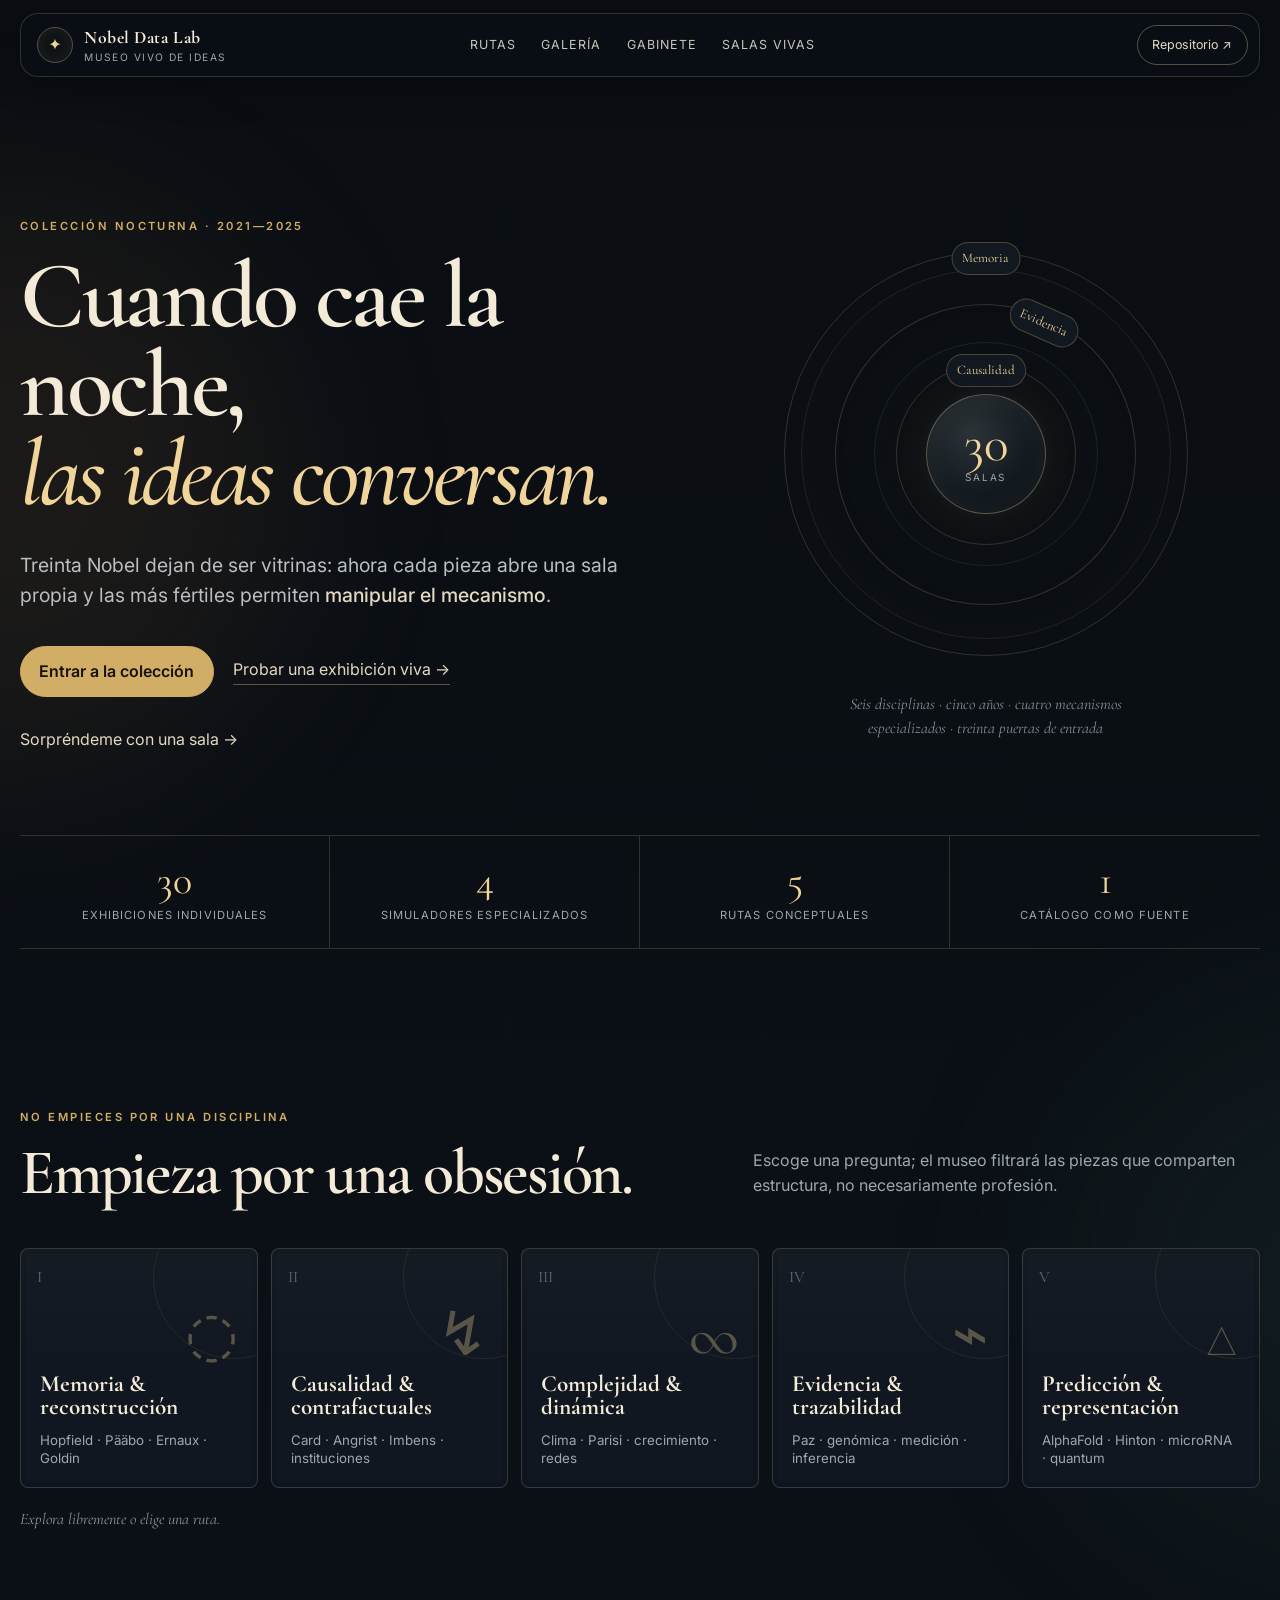
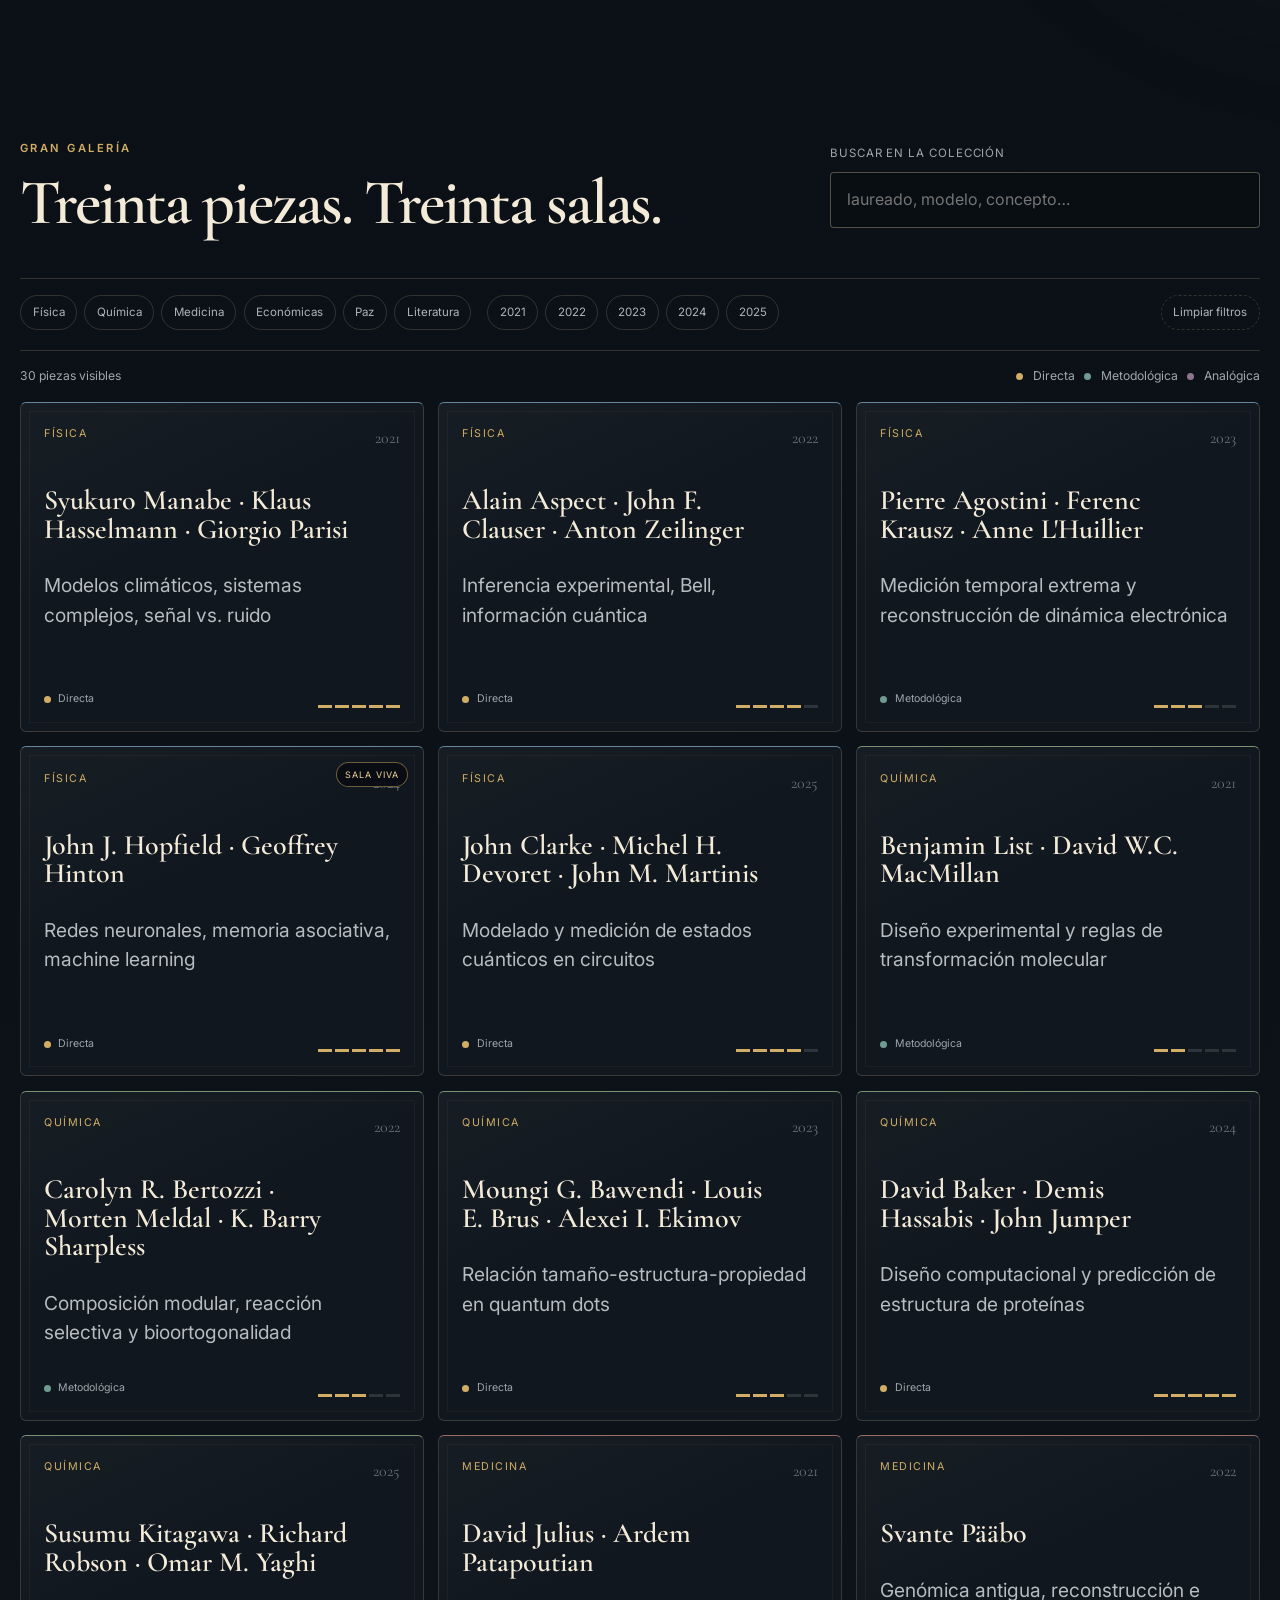
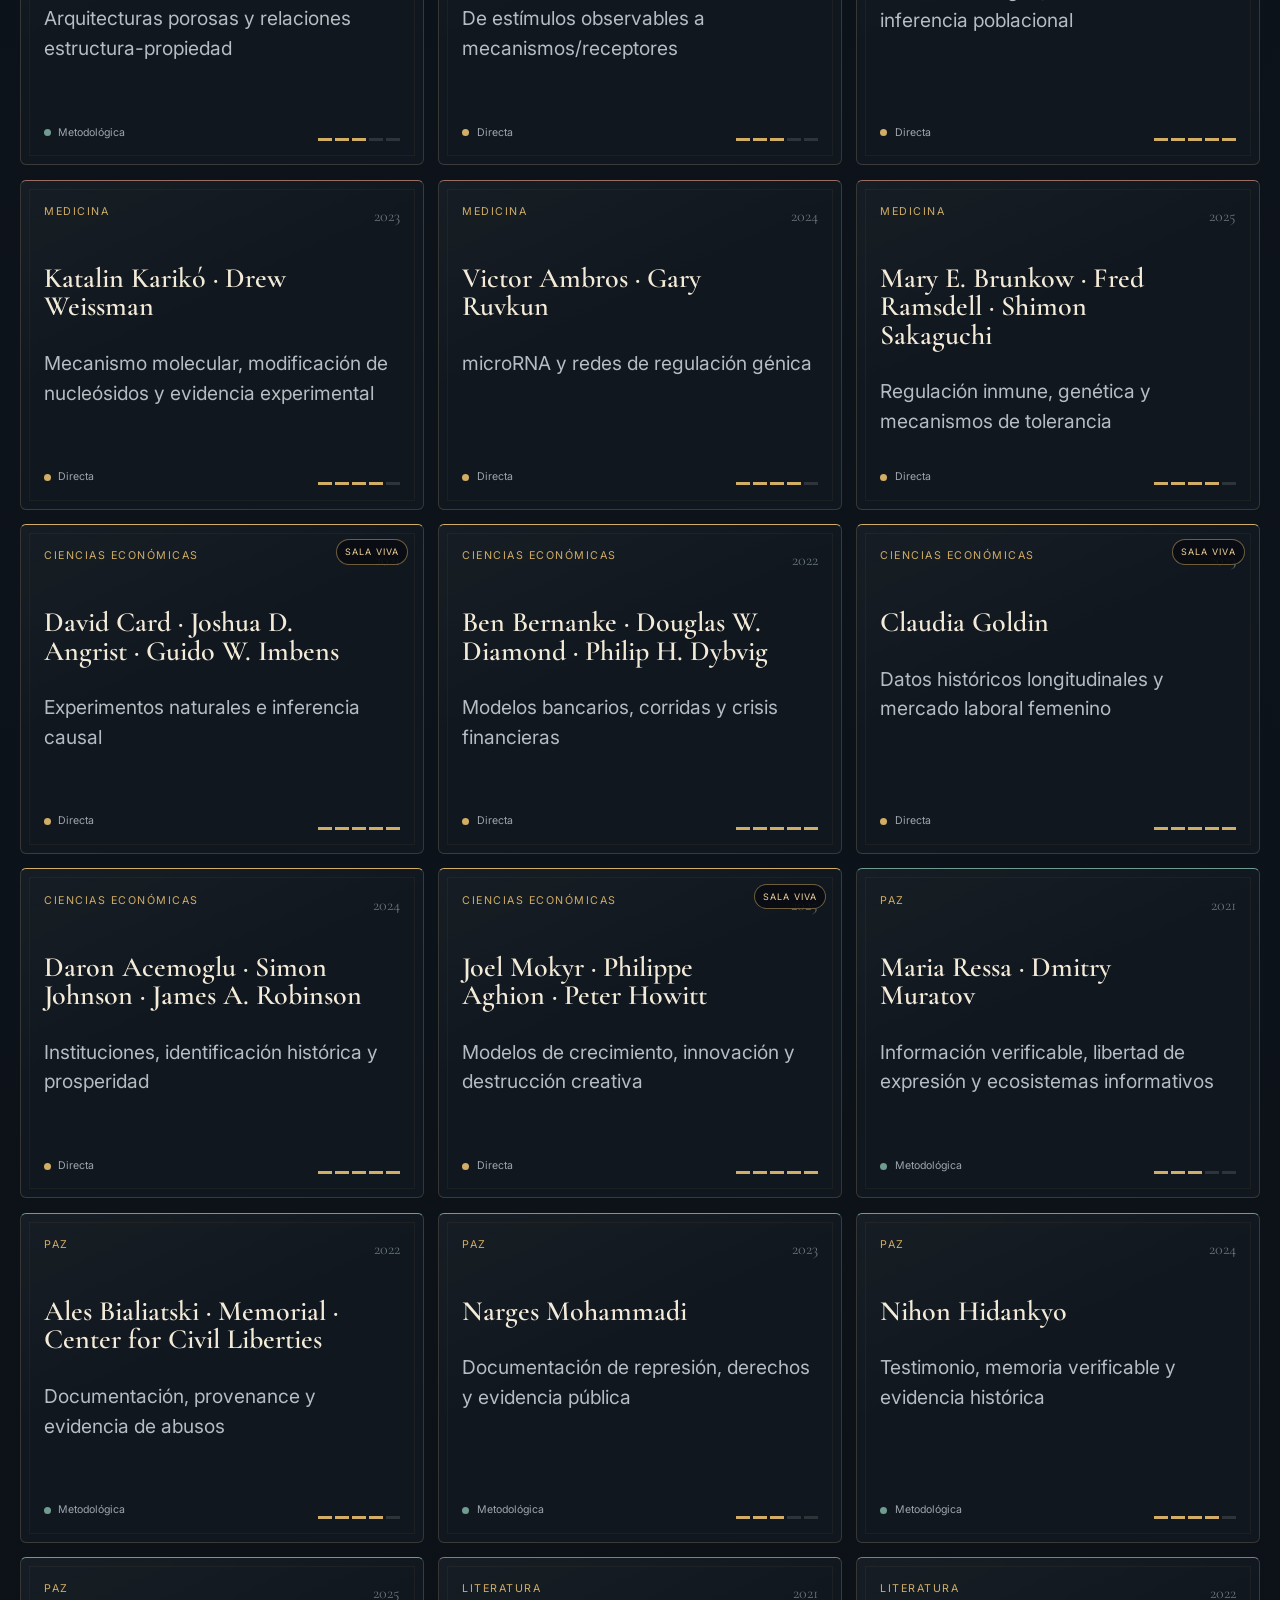
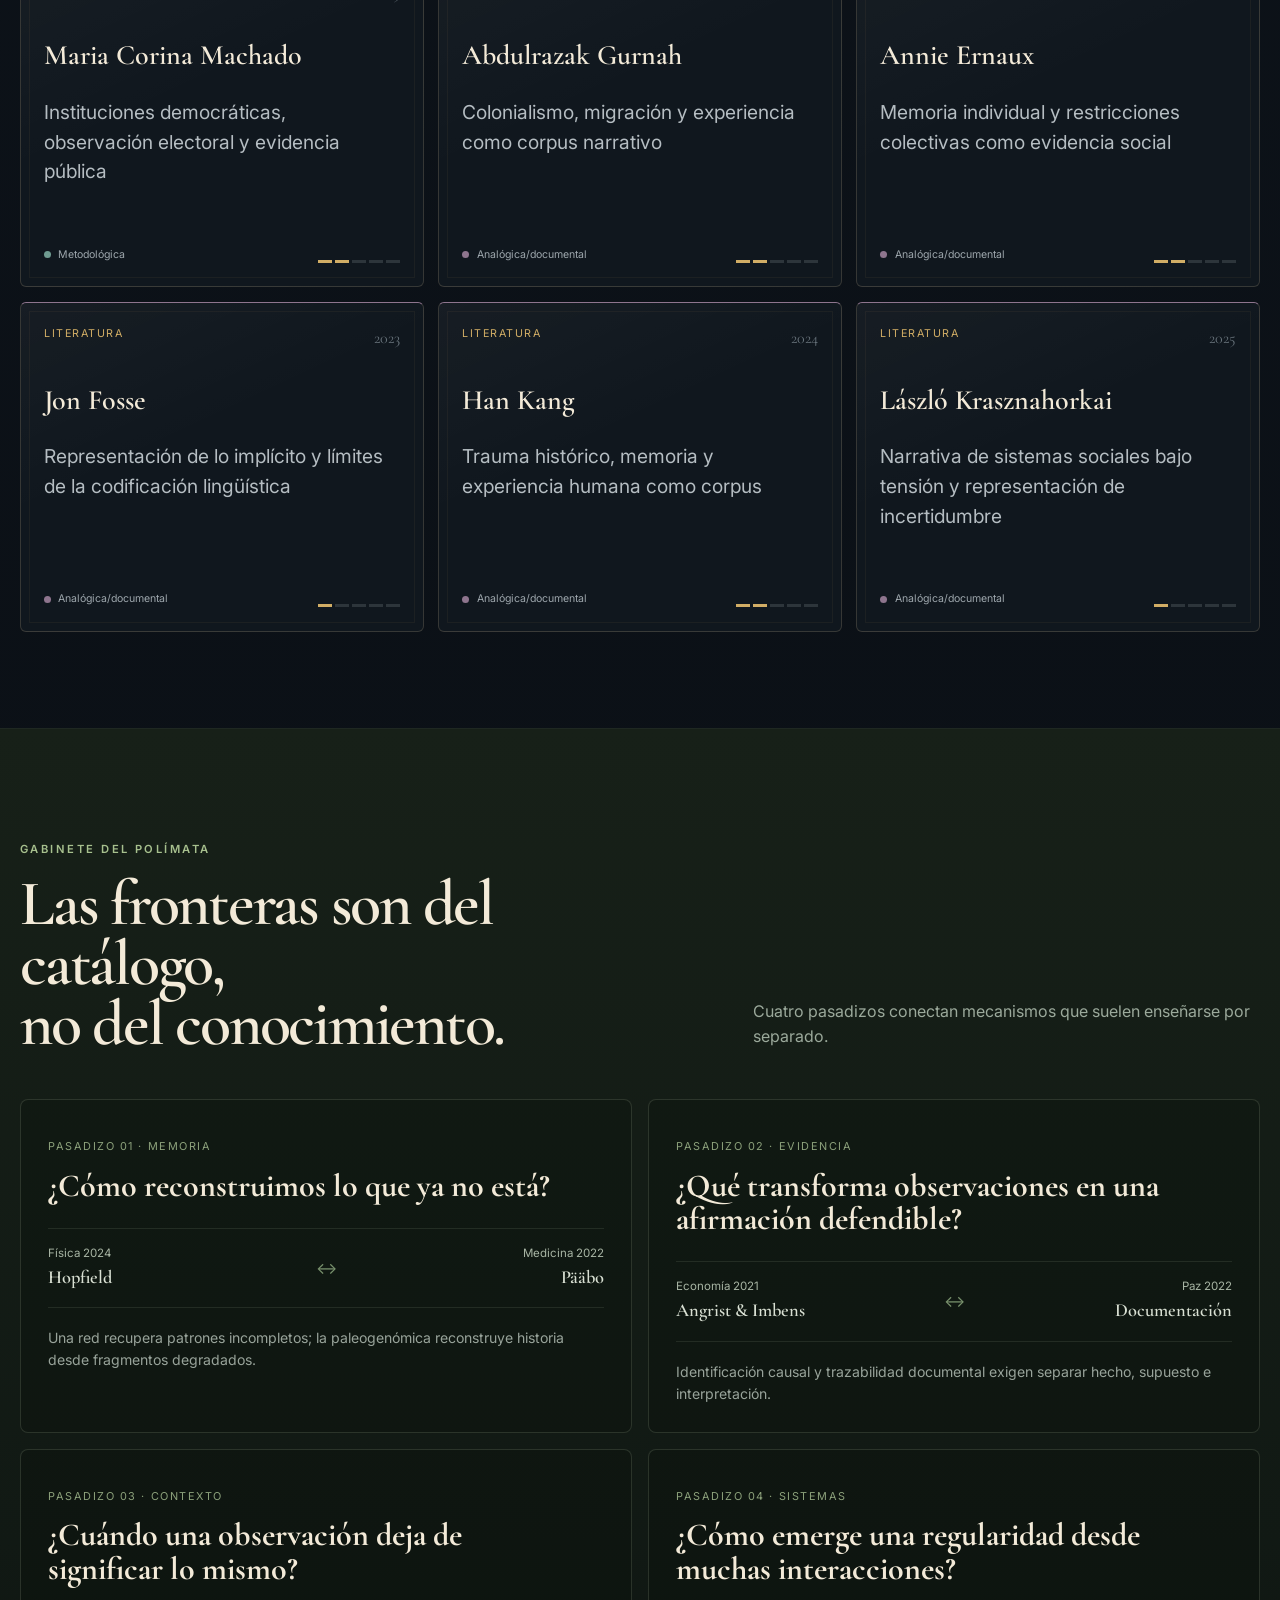
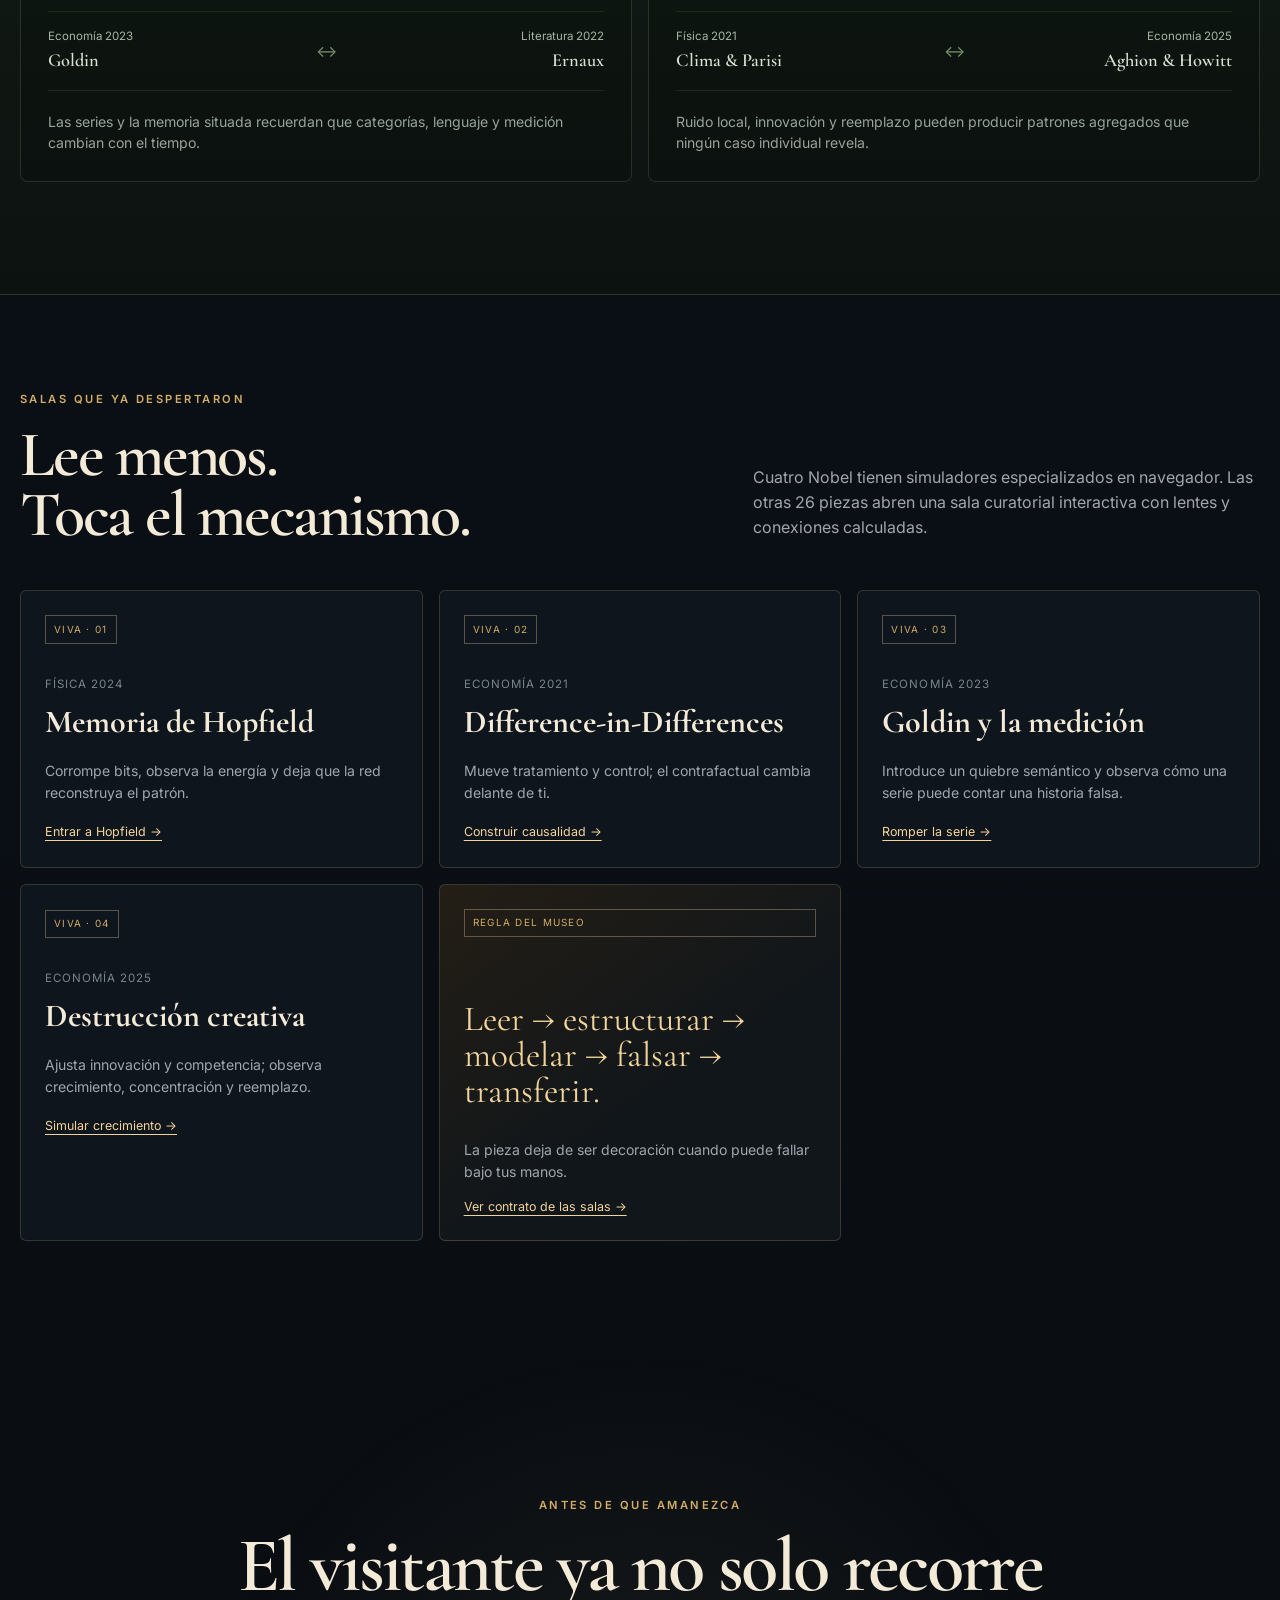
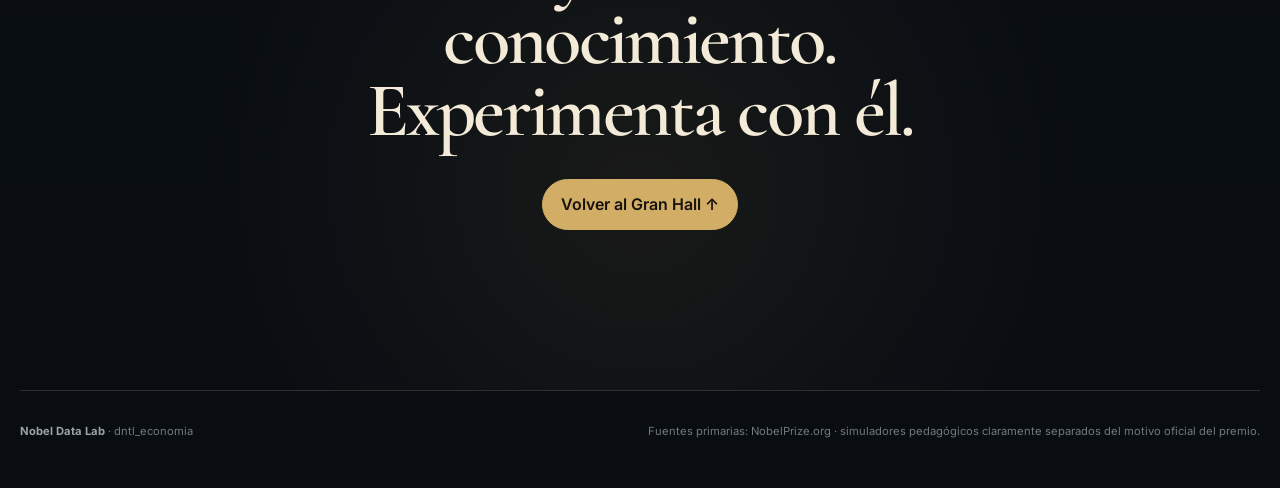
==== commit 8bb022f1: "feat(frontend): make every Nobel card enter a living room" ====
--- a/index.html
+++ b/index.html
@@ -3,33 +3,30 @@
 <head>
   <meta charset="utf-8" />
   <meta name="viewport" content="width=device-width, initial-scale=1" />
-  <meta name="description" content="Nobel Data Lab: un museo vivo para explorar Nobel, modelos, evidencia y conexiones entre disciplinas." />
+  <meta name="description" content="Nobel Data Lab: un museo vivo para explorar Nobel, modelos, evidencia y mecanismos interactivos." />
   <meta name="theme-color" content="#0c1117" />
   <title>Nobel Data Lab · Museo Vivo de Ideas</title>
   <link rel="preconnect" href="https://fonts.googleapis.com" />
   <link rel="preconnect" href="https://fonts.gstatic.com" crossorigin />
   <link href="https://fonts.googleapis.com/css2?family=Cormorant+Garamond:wght@500;600;700&family=Inter:wght@400;500;600&display=swap" rel="stylesheet" />
   <link rel="stylesheet" href="assets/styles.css" />
+  <link rel="stylesheet" href="assets/exhibit.css" />
 </head>
 <body>
   <a class="skip-link" href="#main">Ir al contenido</a>
-
   <div class="ambient ambient-one" aria-hidden="true"></div>
   <div class="ambient ambient-two" aria-hidden="true"></div>
 
   <header class="museum-header">
     <a class="brand" href="#top" aria-label="Nobel Data Lab, inicio">
       <span class="brand-mark" aria-hidden="true">✦</span>
-      <span>
-        <strong>Nobel Data Lab</strong>
-        <small>Museo vivo de ideas</small>
-      </span>
+      <span><strong>Nobel Data Lab</strong><small>Museo vivo de ideas</small></span>
     </a>
     <nav class="main-nav" aria-label="Navegación principal">
       <a href="#rutas">Rutas</a>
       <a href="#galeria">Galería</a>
       <a href="#gabinete">Gabinete</a>
-      <a href="#laboratorio">Laboratorio</a>
+      <a href="#laboratorio">Salas vivas</a>
     </nav>
     <a class="ghost-button" href="https://github.com/dinatalediego/dntl_economia" target="_blank" rel="noreferrer">Repositorio ↗</a>
   </header>
@@ -39,227 +36,100 @@
       <div class="hero-copy">
         <p class="eyebrow">Colección nocturna · 2021—2025</p>
         <h1>Cuando cae la noche,<br /><em>las ideas conversan.</em></h1>
-        <p class="hero-lede">
-          Un museo para recorrer los Nobel no como vitrinas aisladas, sino como una red viva de
-          <strong>modelos, evidencia, memoria, causalidad y complejidad</strong>.
-        </p>
+        <p class="hero-lede">Treinta Nobel dejan de ser vitrinas: ahora cada pieza abre una sala propia y las más fértiles permiten <strong>manipular el mecanismo</strong>.</p>
         <div class="hero-actions">
-          <a class="primary-button" href="#rutas">Elegir una ruta</a>
+          <a class="primary-button" href="#galeria">Entrar a la colección</a>
+          <a class="text-link" href="exhibit.html?area=F%C3%ADsica&year=2024">Probar una exhibición viva →</a>
           <button class="text-button" id="random-exhibit" type="button">Sorpréndeme con una sala →</button>
         </div>
       </div>
-
       <div class="hero-installation" aria-label="Instalación visual de conceptos conectados">
         <div class="orrery" aria-hidden="true">
           <div class="orbit orbit-a"><span class="orb">Memoria</span></div>
           <div class="orbit orbit-b"><span class="orb">Evidencia</span></div>
           <div class="orbit orbit-c"><span class="orb">Causalidad</span></div>
-          <div class="orrery-core">
-            <span>30</span>
-            <small>Premios</small>
-          </div>
+          <div class="orrery-core"><span>30</span><small>Salas</small></div>
         </div>
-        <p class="installation-caption">Seis disciplinas · cinco años · una sola conversación intelectual</p>
+        <p class="installation-caption">Seis disciplinas · cinco años · cuatro mecanismos especializados · treinta puertas de entrada</p>
       </div>
     </section>
 
     <section class="stats-corridor" aria-label="Resumen de la colección">
-      <article><span>30</span><p>ediciones Nobel</p></article>
-      <article><span>6</span><p>salas disciplinares</p></article>
-      <article><span>5</span><p>años completos</p></article>
-      <article><span>2</span><p>experimentos ejecutables</p></article>
+      <article><span>30</span><p>exhibiciones individuales</p></article>
+      <article><span>4</span><p>simuladores especializados</p></article>
+      <article><span>5</span><p>rutas conceptuales</p></article>
+      <article><span>1</span><p>catálogo como fuente</p></article>
     </section>
 
     <section class="section routes" id="rutas">
       <div class="section-heading">
-        <div>
-          <p class="eyebrow">No empieces por una disciplina</p>
-          <h2>Empieza por una obsesión.</h2>
-        </div>
-        <p>Las mejores visitas cruzan salas. Escoge una pregunta y deja que el museo conecte autores y métodos.</p>
+        <div><p class="eyebrow">No empieces por una disciplina</p><h2>Empieza por una obsesión.</h2></div>
+        <p>Escoge una pregunta; el museo filtrará las piezas que comparten estructura, no necesariamente profesión.</p>
       </div>
-
       <div class="route-grid">
-        <button class="route-card" type="button" data-route="memoria">
-          <span class="route-number">I</span>
-          <span class="route-icon" aria-hidden="true">◌</span>
-          <strong>Memoria & reconstrucción</strong>
-          <small>Hopfield · Pääbo · Ernaux · Goldin</small>
-        </button>
-        <button class="route-card" type="button" data-route="causalidad">
-          <span class="route-number">II</span>
-          <span class="route-icon" aria-hidden="true">↯</span>
-          <strong>Causalidad & contrafactuales</strong>
-          <small>Card · Angrist · Imbens · instituciones</small>
-        </button>
-        <button class="route-card" type="button" data-route="complejidad">
-          <span class="route-number">III</span>
-          <span class="route-icon" aria-hidden="true">∞</span>
-          <strong>Complejidad & dinámica</strong>
-          <small>Clima · Parisi · crecimiento · redes</small>
-        </button>
-        <button class="route-card" type="button" data-route="evidencia">
-          <span class="route-number">IV</span>
-          <span class="route-icon" aria-hidden="true">⌁</span>
-          <strong>Evidencia & trazabilidad</strong>
-          <small>Paz · genómica · medición · inferencia</small>
-        </button>
-        <button class="route-card" type="button" data-route="prediccion">
-          <span class="route-number">V</span>
-          <span class="route-icon" aria-hidden="true">△</span>
-          <strong>Predicción & representación</strong>
-          <small>AlphaFold · Hinton · microRNA · quantum</small>
-        </button>
+        <button class="route-card" type="button" data-route="memoria"><span class="route-number">I</span><span class="route-icon" aria-hidden="true">◌</span><strong>Memoria & reconstrucción</strong><small>Hopfield · Pääbo · Ernaux · Goldin</small></button>
+        <button class="route-card" type="button" data-route="causalidad"><span class="route-number">II</span><span class="route-icon" aria-hidden="true">↯</span><strong>Causalidad & contrafactuales</strong><small>Card · Angrist · Imbens · instituciones</small></button>
+        <button class="route-card" type="button" data-route="complejidad"><span class="route-number">III</span><span class="route-icon" aria-hidden="true">∞</span><strong>Complejidad & dinámica</strong><small>Clima · Parisi · crecimiento · redes</small></button>
+        <button class="route-card" type="button" data-route="evidencia"><span class="route-number">IV</span><span class="route-icon" aria-hidden="true">⌁</span><strong>Evidencia & trazabilidad</strong><small>Paz · genómica · medición · inferencia</small></button>
+        <button class="route-card" type="button" data-route="prediccion"><span class="route-number">V</span><span class="route-icon" aria-hidden="true">△</span><strong>Predicción & representación</strong><small>AlphaFold · Hinton · microRNA · quantum</small></button>
       </div>
       <p class="route-status" id="route-status" aria-live="polite">Explora libremente o elige una ruta.</p>
     </section>
 
     <section class="section gallery" id="galeria">
       <div class="section-heading gallery-heading">
-        <div>
-          <p class="eyebrow">Gran Galería</p>
-          <h2>Treinta piezas. Una colección navegable.</h2>
-        </div>
-        <div class="gallery-search">
-          <label for="search">Buscar en la colección</label>
-          <input id="search" type="search" placeholder="laureado, modelo, concepto…" autocomplete="off" />
-        </div>
+        <div><p class="eyebrow">Gran Galería</p><h2>Treinta piezas. Treinta salas.</h2></div>
+        <div class="gallery-search"><label for="search">Buscar en la colección</label><input id="search" type="search" placeholder="laureado, modelo, concepto…" autocomplete="off" /></div>
       </div>
-
       <div class="filters" aria-label="Filtros de la galería">
         <div class="filter-group" id="area-filters" aria-label="Filtrar por área"></div>
         <div class="filter-group years" id="year-filters" aria-label="Filtrar por año"></div>
         <button class="filter-reset" id="reset-filters" type="button">Limpiar filtros</button>
       </div>
-
       <div class="gallery-meta">
         <p><span id="result-count">30</span> piezas visibles</p>
         <p class="legend"><span class="legend-dot direct"></span>Directa <span class="legend-dot method"></span>Metodológica <span class="legend-dot analogue"></span>Analógica</p>
       </div>
-
       <div class="exhibit-grid" id="exhibit-grid" aria-live="polite"></div>
-      <div class="empty-state" id="empty-state" hidden>
-        <span aria-hidden="true">◈</span>
-        <h3>Esta vitrina está vacía.</h3>
-        <p>Prueba otra combinación de sala, año o concepto.</p>
-      </div>
+      <div class="empty-state" id="empty-state" hidden><span aria-hidden="true">◈</span><h3>Esta vitrina está vacía.</h3><p>Prueba otra combinación de sala, año o concepto.</p></div>
     </section>
 
     <section class="section cabinet" id="gabinete">
       <div class="cabinet-shell">
-        <div class="section-heading inverse">
-          <div>
-            <p class="eyebrow">Gabinete del Polímata</p>
-            <h2>Las fronteras son del catálogo,<br />no del conocimiento.</h2>
-          </div>
-          <p>Cuatro pasadizos muestran cómo una misma pregunta reaparece con lenguajes distintos.</p>
-        </div>
-
+        <div class="section-heading inverse"><div><p class="eyebrow">Gabinete del Polímata</p><h2>Las fronteras son del catálogo,<br />no del conocimiento.</h2></div><p>Cuatro pasadizos conectan mecanismos que suelen enseñarse por separado.</p></div>
         <div class="connection-grid">
-          <article class="connection-card">
-            <p class="connection-label">Pasadizo 01 · Memoria</p>
-            <h3>¿Cómo reconstruimos lo que ya no está?</h3>
-            <div class="connection-pair">
-              <span>Física 2024<br /><strong>Hopfield</strong></span>
-              <i aria-hidden="true">↔</i>
-              <span>Medicina 2022<br /><strong>Pääbo</strong></span>
-            </div>
-            <p>Una red recupera patrones incompletos; la paleogenómica reconstruye historias desde fragmentos degradados.</p>
-          </article>
-
-          <article class="connection-card">
-            <p class="connection-label">Pasadizo 02 · Evidencia</p>
-            <h3>¿Qué transforma observaciones en una afirmación defendible?</h3>
-            <div class="connection-pair">
-              <span>Economía 2021<br /><strong>Angrist & Imbens</strong></span>
-              <i aria-hidden="true">↔</i>
-              <span>Paz 2022<br /><strong>Documentación</strong></span>
-            </div>
-            <p>La identificación causal y la trazabilidad documental exigen separar hechos, supuestos e interpretación.</p>
-          </article>
-
-          <article class="connection-card">
-            <p class="connection-label">Pasadizo 03 · Contexto</p>
-            <h3>¿Cuándo una observación deja de significar lo mismo?</h3>
-            <div class="connection-pair">
-              <span>Economía 2023<br /><strong>Goldin</strong></span>
-              <i aria-hidden="true">↔</i>
-              <span>Literatura 2022<br /><strong>Ernaux</strong></span>
-            </div>
-            <p>Las series históricas y la memoria situada recuerdan que categorías, lenguaje y medición cambian con el tiempo.</p>
-          </article>
-
-          <article class="connection-card">
-            <p class="connection-label">Pasadizo 04 · Sistemas</p>
-            <h3>¿Cómo emerge una regularidad desde millones de interacciones?</h3>
-            <div class="connection-pair">
-              <span>Física 2021<br /><strong>Clima & Parisi</strong></span>
-              <i aria-hidden="true">↔</i>
-              <span>Economía 2025<br /><strong>Aghion & Howitt</strong></span>
-            </div>
-            <p>Ruido local, interacción y reemplazo pueden producir patrones agregados estables que ningún caso individual revela.</p>
-          </article>
+          <article class="connection-card"><p class="connection-label">Pasadizo 01 · Memoria</p><h3>¿Cómo reconstruimos lo que ya no está?</h3><div class="connection-pair"><span>Física 2024<br /><strong>Hopfield</strong></span><i aria-hidden="true">↔</i><span>Medicina 2022<br /><strong>Pääbo</strong></span></div><p>Una red recupera patrones incompletos; la paleogenómica reconstruye historia desde fragmentos degradados.</p></article>
+          <article class="connection-card"><p class="connection-label">Pasadizo 02 · Evidencia</p><h3>¿Qué transforma observaciones en una afirmación defendible?</h3><div class="connection-pair"><span>Economía 2021<br /><strong>Angrist & Imbens</strong></span><i aria-hidden="true">↔</i><span>Paz 2022<br /><strong>Documentación</strong></span></div><p>Identificación causal y trazabilidad documental exigen separar hecho, supuesto e interpretación.</p></article>
+          <article class="connection-card"><p class="connection-label">Pasadizo 03 · Contexto</p><h3>¿Cuándo una observación deja de significar lo mismo?</h3><div class="connection-pair"><span>Economía 2023<br /><strong>Goldin</strong></span><i aria-hidden="true">↔</i><span>Literatura 2022<br /><strong>Ernaux</strong></span></div><p>Las series y la memoria situada recuerdan que categorías, lenguaje y medición cambian con el tiempo.</p></article>
+          <article class="connection-card"><p class="connection-label">Pasadizo 04 · Sistemas</p><h3>¿Cómo emerge una regularidad desde muchas interacciones?</h3><div class="connection-pair"><span>Física 2021<br /><strong>Clima & Parisi</strong></span><i aria-hidden="true">↔</i><span>Economía 2025<br /><strong>Aghion & Howitt</strong></span></div><p>Ruido local, innovación y reemplazo pueden producir patrones agregados que ningún caso individual revela.</p></article>
         </div>
       </div>
     </section>
 
     <section class="section laboratory" id="laboratorio">
       <div class="section-heading">
-        <div>
-          <p class="eyebrow">Ala experimental</p>
-          <h2>No basta con admirar la pieza.<br />Hay que hacerla funcionar.</h2>
-        </div>
-        <p>Los deep dives más fértiles se convierten en mecanismos ejecutables con una verdad conocida y tests.</p>
+        <div><p class="eyebrow">Salas que ya despertaron</p><h2>Lee menos.<br />Toca el mecanismo.</h2></div>
+        <p>Cuatro Nobel tienen simuladores especializados en navegador. Las otras 26 piezas abren una sala curatorial interactiva con lentes y conexiones calculadas.</p>
       </div>
-
       <div class="lab-grid">
-        <article class="lab-card">
-          <div class="lab-badge">EXP · 01</div>
-          <p class="lab-discipline">Economía 2021</p>
-          <h3>Difference-in-Differences</h3>
-          <p>Un mundo sintético donde el efecto causal verdadero es 7.0. El estimador debe recuperarlo.</p>
-          <pre><code>treated Δ = 9.0
-control Δ = 2.0
-──────────────
-effect    = 7.0</code></pre>
-          <a href="https://github.com/dinatalediego/dntl_economia/blob/main/examples/economics_2021_causal_inference.py" target="_blank" rel="noreferrer">Abrir experimento ↗</a>
-        </article>
-
-        <article class="lab-card">
-          <div class="lab-badge">EXP · 02</div>
-          <p class="lab-discipline">Física 2024</p>
-          <h3>Memoria asociativa de Hopfield</h3>
-          <p>El sistema recibe un patrón dañado y debe converger exactamente a la memoria almacenada.</p>
-          <pre><code>target     + + + − − −
-corrupted  + + − − − −
-recovered  + + + − − −</code></pre>
-          <a href="https://github.com/dinatalediego/dntl_economia/blob/main/examples/physics_2024_hopfield.py" target="_blank" rel="noreferrer">Abrir experimento ↗</a>
-        </article>
-
-        <article class="lab-card lab-card-manifesto">
-          <div class="lab-badge">REGLA DEL MUSEO</div>
-          <blockquote>Leer → estructurar → modelar → falsar → transferir.</blockquote>
-          <p>Una idea entra a la colección como historia; solo se vuelve herramienta cuando puede inspeccionarse y fallar.</p>
-          <a href="https://github.com/dinatalediego/dntl_economia/blob/main/wiki/decision-from-wiki-to-nobel-lab.md" target="_blank" rel="noreferrer">Ver arquitectura ↗</a>
-        </article>
+        <article class="lab-card"><div class="lab-badge">VIVA · 01</div><p class="lab-discipline">Física 2024</p><h3>Memoria de Hopfield</h3><p>Corrompe bits, observa la energía y deja que la red reconstruya el patrón.</p><a href="exhibit.html?area=F%C3%ADsica&year=2024">Entrar a Hopfield →</a></article>
+        <article class="lab-card"><div class="lab-badge">VIVA · 02</div><p class="lab-discipline">Economía 2021</p><h3>Difference-in-Differences</h3><p>Mueve tratamiento y control; el contrafactual cambia delante de ti.</p><a href="exhibit.html?area=Ciencias+Econ%C3%B3micas&year=2021">Construir causalidad →</a></article>
+        <article class="lab-card"><div class="lab-badge">VIVA · 03</div><p class="lab-discipline">Economía 2023</p><h3>Goldin y la medición</h3><p>Introduce un quiebre semántico y observa cómo una serie puede contar una historia falsa.</p><a href="exhibit.html?area=Ciencias+Econ%C3%B3micas&year=2023">Romper la serie →</a></article>
+        <article class="lab-card"><div class="lab-badge">VIVA · 04</div><p class="lab-discipline">Economía 2025</p><h3>Destrucción creativa</h3><p>Ajusta innovación y competencia; observa crecimiento, concentración y reemplazo.</p><a href="exhibit.html?area=Ciencias+Econ%C3%B3micas&year=2025">Simular crecimiento →</a></article>
+        <article class="lab-card lab-card-manifesto"><div class="lab-badge">REGLA DEL MUSEO</div><blockquote>Leer → estructurar → modelar → falsar → transferir.</blockquote><p>La pieza deja de ser decoración cuando puede fallar bajo tus manos.</p><a href="wiki/living-exhibits.md">Ver contrato de las salas →</a></article>
       </div>
     </section>
 
     <section class="closing-hall">
       <p class="eyebrow">Antes de que amanezca</p>
-      <h2>La colección no termina en una respuesta.<br />Termina en una mejor pregunta.</h2>
+      <h2>El visitante ya no solo recorre conocimiento.<br />Experimenta con él.</h2>
       <a class="primary-button" href="#top">Volver al Gran Hall ↑</a>
     </section>
   </main>
 
-  <footer>
-    <p><strong>Nobel Data Lab</strong> · dntl_economia</p>
-    <p>Fuentes primarias: NobelPrize.org · Interpretaciones de modelamiento claramente separadas del motivo oficial del premio.</p>
-  </footer>
-
-  <noscript>
-    <div class="noscript">Activa JavaScript para cargar y filtrar el catálogo de 30 premios.</div>
-  </noscript>
+  <footer><p><strong>Nobel Data Lab</strong> · dntl_economia</p><p>Fuentes primarias: NobelPrize.org · simuladores pedagógicos claramente separados del motivo oficial del premio.</p></footer>
+  <noscript><div class="noscript">Activa JavaScript para cargar y manipular las exhibiciones.</div></noscript>
   <script src="assets/app.js" defer></script>
+  <script src="assets/exhibit-router.js" defer></script>
 </body>
 </html>
--- a/assets/exhibit.css
+++ b/assets/exhibit.css
@@ -0,0 +1,253 @@
+/* Living exhibits: extends the museum design without replacing the base system. */
+.exhibit-page {
+  background:
+    radial-gradient(circle at 78% 12%, rgba(209, 173, 101, .09), transparent 24rem),
+    radial-gradient(circle at 18% 42%, rgba(55, 104, 93, .10), transparent 28rem),
+    linear-gradient(180deg, #090d12 0%, #0e151c 54%, #080c10 100%);
+}
+
+.exhibit-header { grid-template-columns: 1fr auto 1fr; }
+
+.exhibit-hero,
+.living-stage,
+.lens-room,
+.constellation-room,
+.exhibit-exit {
+  width: min(calc(100% - 2rem), var(--max));
+  margin: 0 auto;
+}
+
+.exhibit-hero {
+  min-height: 72vh;
+  padding: clamp(5rem, 10vw, 8rem) 0 5rem;
+  display: grid;
+  grid-template-columns: 1.18fr .82fr;
+  gap: clamp(2rem, 7vw, 7rem);
+  align-items: center;
+}
+
+.exhibit-hero h1,
+.stage-heading h2,
+.exhibit-exit h2 {
+  font-family: var(--serif);
+  font-weight: 600;
+  letter-spacing: -.035em;
+}
+
+.exhibit-hero h1 {
+  margin: 0;
+  max-width: 820px;
+  font-size: clamp(3rem, 6.6vw, 6.8rem);
+  line-height: .92;
+}
+
+.exhibit-laureates {
+  margin: 1.4rem 0 .4rem;
+  color: var(--gold-light);
+  font-family: var(--serif);
+  font-size: clamp(1.35rem, 2.4vw, 2rem);
+}
+
+.exhibit-lens {
+  max-width: 720px;
+  margin: 1rem 0 0;
+  color: #b5bdc2;
+  font-size: clamp(1rem, 1.7vw, 1.2rem);
+}
+
+.exhibit-meta-row,
+.exhibit-actions,
+.exit-actions {
+  display: flex;
+  flex-wrap: wrap;
+  align-items: center;
+  gap: .8rem 1.1rem;
+}
+.exhibit-meta-row { margin-top: 1.3rem; }
+.exhibit-actions { margin-top: 2rem; }
+
+.exhibit-relation,
+.exhibit-score {
+  padding: .42rem .7rem;
+  border: 1px solid var(--line);
+  border-radius: 999px;
+  color: #adb7bc;
+  font-size: .72rem;
+  letter-spacing: .08em;
+  text-transform: uppercase;
+}
+
+.text-link {
+  color: var(--paper);
+  text-decoration: none;
+  border-bottom: 1px solid rgba(241, 212, 154, .35);
+  padding-bottom: .14rem;
+}
+.text-link:hover, .text-link:focus-visible { color: var(--gold-light); }
+
+.museum-plaque {
+  position: relative;
+  padding: 2rem;
+  border: 1px solid rgba(209, 173, 101, .28);
+  border-radius: 6px;
+  background: linear-gradient(145deg, rgba(255,255,255,.025), transparent 55%), #10171e;
+  box-shadow: var(--shadow), inset 0 0 0 6px rgba(0,0,0,.1);
+}
+.museum-plaque::before {
+  content: "";
+  position: absolute;
+  inset: .65rem;
+  border: 1px solid rgba(209, 173, 101, .08);
+  pointer-events: none;
+}
+.plaque-number { display: block; color: var(--gold-light); font-family: var(--serif); font-size: 3.8rem; line-height: .8; }
+.plaque-label { margin: 1.5rem 0 .5rem; color: #7f8a91; font-size: .68rem; letter-spacing: .2em; text-transform: uppercase; }
+.museum-plaque blockquote { margin: 0; color: var(--paper); font-family: var(--serif); font-size: clamp(1.45rem, 2.6vw, 2.15rem); line-height: 1.08; }
+.plaque-note { margin: 1.4rem 0 0; color: #7f8a91; font-size: .82rem; }
+
+.living-stage,
+.lens-room,
+.constellation-room { padding: 6rem 0; }
+.living-stage { border-top: 1px solid var(--line); }
+.stage-heading { display: grid; grid-template-columns: 1.05fr .95fr; gap: 2.5rem; align-items: end; margin-bottom: 2rem; }
+.stage-heading.compact { margin-bottom: 2.2rem; }
+.stage-heading h2 { margin: 0; font-size: clamp(2.5rem, 4.8vw, 4.8rem); line-height: .96; }
+.stage-heading > p { margin: 0 0 .3rem; color: var(--muted); max-width: 560px; }
+
+.interactive-root {
+  min-height: 430px;
+  border: 1px solid var(--line-strong);
+  border-radius: 10px;
+  background: radial-gradient(circle at 50% 0%, rgba(209,173,101,.045), transparent 25rem), rgba(8, 13, 18, .72);
+  box-shadow: inset 0 0 80px rgba(0,0,0,.22), var(--shadow);
+  overflow: hidden;
+}
+
+.sim-shell { display: grid; grid-template-columns: minmax(260px, .76fr) minmax(0, 1.24fr); min-height: 430px; }
+.sim-controls,
+.sim-visual { padding: clamp(1.3rem, 3vw, 2.4rem); }
+.sim-controls { border-right: 1px solid var(--line); background: rgba(255,255,255,.012); }
+.sim-kicker { margin: 0 0 .5rem; color: var(--gold); font-size: .66rem; letter-spacing: .18em; text-transform: uppercase; }
+.sim-controls h3,
+.sim-visual h3 { margin: 0; font-family: var(--serif); font-size: 2rem; line-height: 1; }
+.sim-copy { color: #909aa0; font-size: .88rem; }
+.control-stack { display: grid; gap: 1rem; margin-top: 1.6rem; }
+.control-row { display: grid; gap: .42rem; }
+.control-row label,
+.control-label { color: #aeb7bb; font-size: .72rem; letter-spacing: .05em; }
+.control-row input[type="range"] { width: 100%; accent-color: var(--gold); }
+.control-row select { padding: .65rem; border: 1px solid var(--line-strong); border-radius: 4px; background: #111a22; color: var(--ivory); }
+.control-value { color: var(--gold-light); font-family: var(--serif); font-size: 1.15rem; }
+.sim-button-row { display: flex; flex-wrap: wrap; gap: .65rem; margin-top: 1.3rem; }
+.sim-button,
+.neuron { border: 1px solid var(--line-strong); background: #131c24; color: var(--paper); cursor: pointer; }
+.sim-button { padding: .68rem .85rem; border-radius: 999px; font-size: .76rem; }
+.sim-button.primary { border-color: var(--gold); background: var(--gold); color: #17120c; font-weight: 600; }
+.sim-button:hover, .sim-button:focus-visible { border-color: var(--gold-light); }
+.sim-button:disabled { opacity: .55; cursor: progress; }
+.sim-note { margin: 1.2rem 0 0; color: #77838a; font-size: .75rem; }
+
+.metric-grid { display: grid; grid-template-columns: repeat(3, 1fr); gap: .65rem; margin-top: 1.4rem; }
+.metric { padding: .8rem; border: 1px solid var(--line); border-radius: 6px; background: rgba(255,255,255,.018); }
+.metric small { display: block; color: #758189; font-size: .62rem; letter-spacing: .08em; text-transform: uppercase; }
+.metric strong { display: block; margin-top: .28rem; color: var(--gold-light); font-family: var(--serif); font-size: 1.55rem; }
+
+.neuron-grid { display: grid; grid-template-columns: repeat(6, 1fr); gap: .55rem; margin: 2rem 0 1rem; }
+.neuron { aspect-ratio: 1; border-radius: 50%; font-family: var(--serif); font-size: 1.4rem; transition: transform .2s ease, background .2s ease, box-shadow .2s ease; }
+.neuron.on { background: var(--gold); color: #17120c; box-shadow: 0 0 28px rgba(209,173,101,.22); }
+.neuron.off { background: #18212a; color: #65727a; }
+.neuron.changed { transform: scale(1.12); }
+.pattern-label { color: #7d8990; font-size: .72rem; letter-spacing: .08em; text-transform: uppercase; }
+.pattern-row { display: grid; grid-template-columns: 120px 1fr; gap: 1rem; align-items: center; margin-top: .85rem; }
+.pattern-dots { display: grid; grid-template-columns: repeat(6, 1fr); gap: .4rem; }
+.pattern-dot { height: 10px; border-radius: 999px; background: #29333b; }
+.pattern-dot.on { background: var(--gold-light); box-shadow: 0 0 12px rgba(241,212,154,.18); }
+.energy-track { height: 8px; border-radius: 99px; background: #1f2a32; overflow: hidden; margin-top: .45rem; }
+.energy-fill { height: 100%; width: 50%; background: linear-gradient(90deg, var(--gold), var(--emerald)); transition: width .35s ease; }
+
+.did-bars { display: grid; gap: 1rem; margin-top: 1.5rem; }
+.did-group { display: grid; grid-template-columns: 110px 1fr; gap: .8rem; align-items: center; }
+.did-group > span { color: #839097; font-size: .74rem; }
+.did-track { display: grid; grid-template-columns: 1fr 1fr; gap: .45rem; }
+.did-bar { min-height: 42px; padding: .6rem .75rem; display: flex; align-items: center; justify-content: space-between; border: 1px solid var(--line); border-radius: 4px; background: #15202a; }
+.did-bar.after { border-color: rgba(209,173,101,.36); }
+.did-formula { margin-top: 1.3rem; padding: 1rem; border-left: 2px solid var(--gold); background: rgba(209,173,101,.045); color: #b7bec2; font-family: ui-monospace, SFMono-Regular, Menlo, monospace; font-size: .82rem; }
+
+.chart-frame { margin-top: 1.4rem; padding: 1rem; border: 1px solid var(--line); border-radius: 6px; background: rgba(3,7,10,.35); }
+.chart-frame svg { width: 100%; height: auto; overflow: visible; }
+.chart-axis { stroke: #33414a; stroke-width: 1; }
+.chart-grid { stroke: #28343d; stroke-width: 1; stroke-dasharray: 3 5; }
+.chart-line.raw { fill: none; stroke: #a46f69; stroke-width: 3; }
+.chart-line.true { fill: none; stroke: var(--gold-light); stroke-width: 3; }
+.chart-line.harmonized { fill: none; stroke: #6fa394; stroke-width: 3; }
+.chart-label { fill: #6f7c84; font-family: var(--sans); font-size: 11px; }
+.chart-legend { display: flex; flex-wrap: wrap; gap: .9rem; margin-top: .8rem; color: #818d94; font-size: .72rem; }
+.chart-legend span::before { content: ""; display: inline-block; width: 18px; height: 2px; margin: 0 .4rem .2rem 0; background: currentColor; }
+.legend-raw { color: #a46f69; }
+.legend-true { color: var(--gold-light); }
+.legend-harm { color: #6fa394; }
+
+.firm-board { display: grid; grid-template-columns: repeat(6, 1fr); gap: .55rem; align-items: end; min-height: 260px; margin-top: 1.4rem; padding: 1rem 0 0; border-bottom: 1px solid #33414a; }
+.firm { display: grid; grid-template-rows: 1fr auto; gap: .55rem; height: 250px; align-items: end; }
+.firm-bar { position: relative; min-height: 22px; border: 1px solid rgba(209,173,101,.28); border-bottom: 0; background: linear-gradient(180deg, rgba(209,173,101,.72), rgba(55,104,93,.45)); transition: height .35s ease, opacity .35s ease, transform .35s ease; }
+.firm-bar.innovated { box-shadow: 0 0 24px rgba(209,173,101,.3); transform: translateY(-3px); }
+.firm-bar.displaced { opacity: .35; }
+.firm-label { text-align: center; color: #7d8990; font-size: .65rem; }
+.event-log { max-height: 130px; overflow: auto; margin-top: 1rem; padding: .7rem; border: 1px solid var(--line); border-radius: 4px; color: #77838a; font-size: .72rem; }
+.event-log p { margin: .3rem 0; }
+.event-log strong { color: var(--gold-light); font-weight: 500; }
+
+.generic-lab { padding: clamp(1.4rem, 3vw, 2.6rem); }
+.generic-lab h3 { margin: 0; font-family: var(--serif); font-size: 2.2rem; }
+.generic-question-grid { display: grid; grid-template-columns: repeat(3, 1fr); gap: .8rem; margin-top: 1.4rem; }
+.generic-question { padding: 1.1rem; border: 1px solid var(--line); border-radius: 6px; background: #121a22; }
+.generic-question small { color: var(--gold); letter-spacing: .1em; text-transform: uppercase; }
+.generic-question p { margin: .6rem 0 0; color: #a1aaaf; }
+.generic-control { margin-top: 1.6rem; padding: 1.1rem; border-left: 2px solid var(--gold); background: rgba(209,173,101,.035); }
+
+.lens-room { border-top: 1px solid var(--line); }
+.lens-layout { display: grid; grid-template-columns: 250px 1fr; gap: 1rem; }
+.lens-tabs { display: grid; gap: .5rem; align-content: start; }
+.lens-tab { padding: .9rem 1rem; text-align: left; border: 1px solid var(--line); border-radius: 4px; background: transparent; color: #89949a; cursor: pointer; }
+.lens-tab.active { border-color: var(--gold); background: rgba(209,173,101,.06); color: var(--gold-light); }
+.lens-panel { min-height: 260px; padding: clamp(1.4rem, 4vw, 3rem); border: 1px solid var(--line-strong); border-radius: 8px; background: #111920; }
+.lens-overline { margin: 0; color: var(--gold); font-size: .68rem; letter-spacing: .18em; text-transform: uppercase; }
+.lens-panel h3 { margin: .65rem 0 0; font-family: var(--serif); font-size: clamp(2rem, 4vw, 3.6rem); line-height: 1; }
+.lens-panel > p:last-child { max-width: 760px; color: #a3adb2; font-size: 1rem; }
+
+.constellation-room { border-top: 1px solid var(--line); }
+.related-grid { display: grid; grid-template-columns: repeat(3, 1fr); gap: .8rem; }
+.related-card { position: relative; padding: 1.2rem; min-height: 190px; border: 1px solid var(--line); border-top: 3px solid var(--gold); border-radius: 5px; background: #101820; text-decoration: none; transition: transform .2s ease, border-color .2s ease; }
+.related-card:hover, .related-card:focus-visible { transform: translateY(-4px); border-color: rgba(209,173,101,.45); }
+.related-card small { color: #748088; text-transform: uppercase; letter-spacing: .08em; }
+.related-card h3 { margin: .75rem 0 0; font-family: var(--serif); font-size: 1.5rem; line-height: 1.05; }
+.related-card p { margin: .8rem 0 0; color: #8c979d; font-size: .8rem; }
+.related-card .shared-score { position: absolute; bottom: 1rem; right: 1rem; color: var(--gold); font-size: .68rem; }
+
+.exhibit-exit { padding: 8rem 0 7rem; text-align: center; }
+.exhibit-exit h2 { max-width: 900px; margin: 0 auto; font-size: clamp(2.7rem, 5.4vw, 5.6rem); line-height: .95; }
+.exit-actions { justify-content: center; margin-top: 2rem; }
+
+.live-stamp { position: absolute; right: .9rem; top: .9rem; z-index: 3; padding: .3rem .5rem; border: 1px solid rgba(209,173,101,.5); border-radius: 999px; background: rgba(9,13,18,.9); color: var(--gold-light); font-size: .56rem; letter-spacing: .12em; pointer-events: none; }
+
+@media (max-width: 900px) {
+  .exhibit-hero, .stage-heading, .sim-shell, .lens-layout { grid-template-columns: 1fr; }
+  .sim-controls { border-right: 0; border-bottom: 1px solid var(--line); }
+  .related-grid { grid-template-columns: 1fr 1fr; }
+  .generic-question-grid { grid-template-columns: 1fr; }
+}
+
+@media (max-width: 620px) {
+  .exhibit-hero { padding-top: 4.5rem; }
+  .related-grid { grid-template-columns: 1fr; }
+  .metric-grid { grid-template-columns: 1fr; }
+  .neuron-grid { gap: .35rem; }
+  .pattern-row { grid-template-columns: 1fr; }
+  .did-group { grid-template-columns: 1fr; }
+  .firm-board { gap: .3rem; }
+  .museum-plaque { padding: 1.5rem; }
+}
+
+@media (prefers-reduced-motion: reduce) {
+  .neuron, .firm-bar, .related-card, .energy-fill { transition: none; }
+}
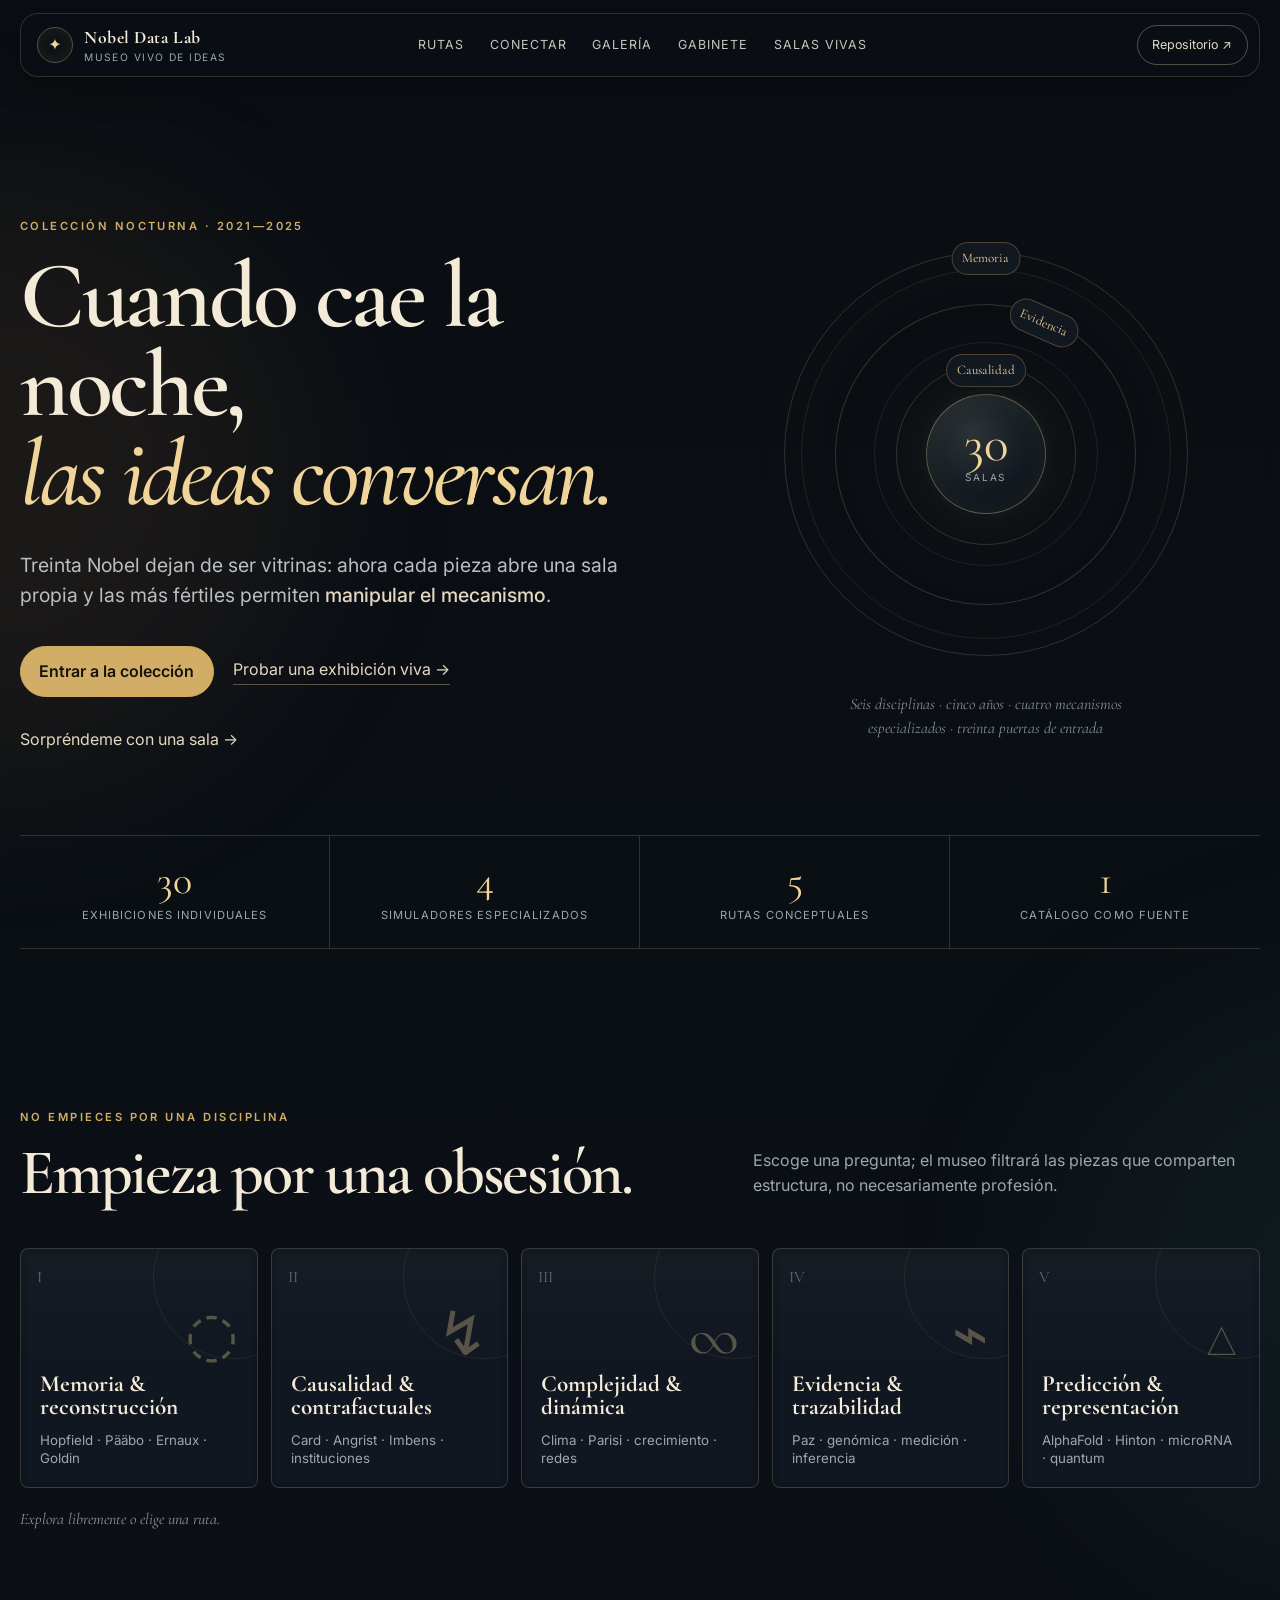
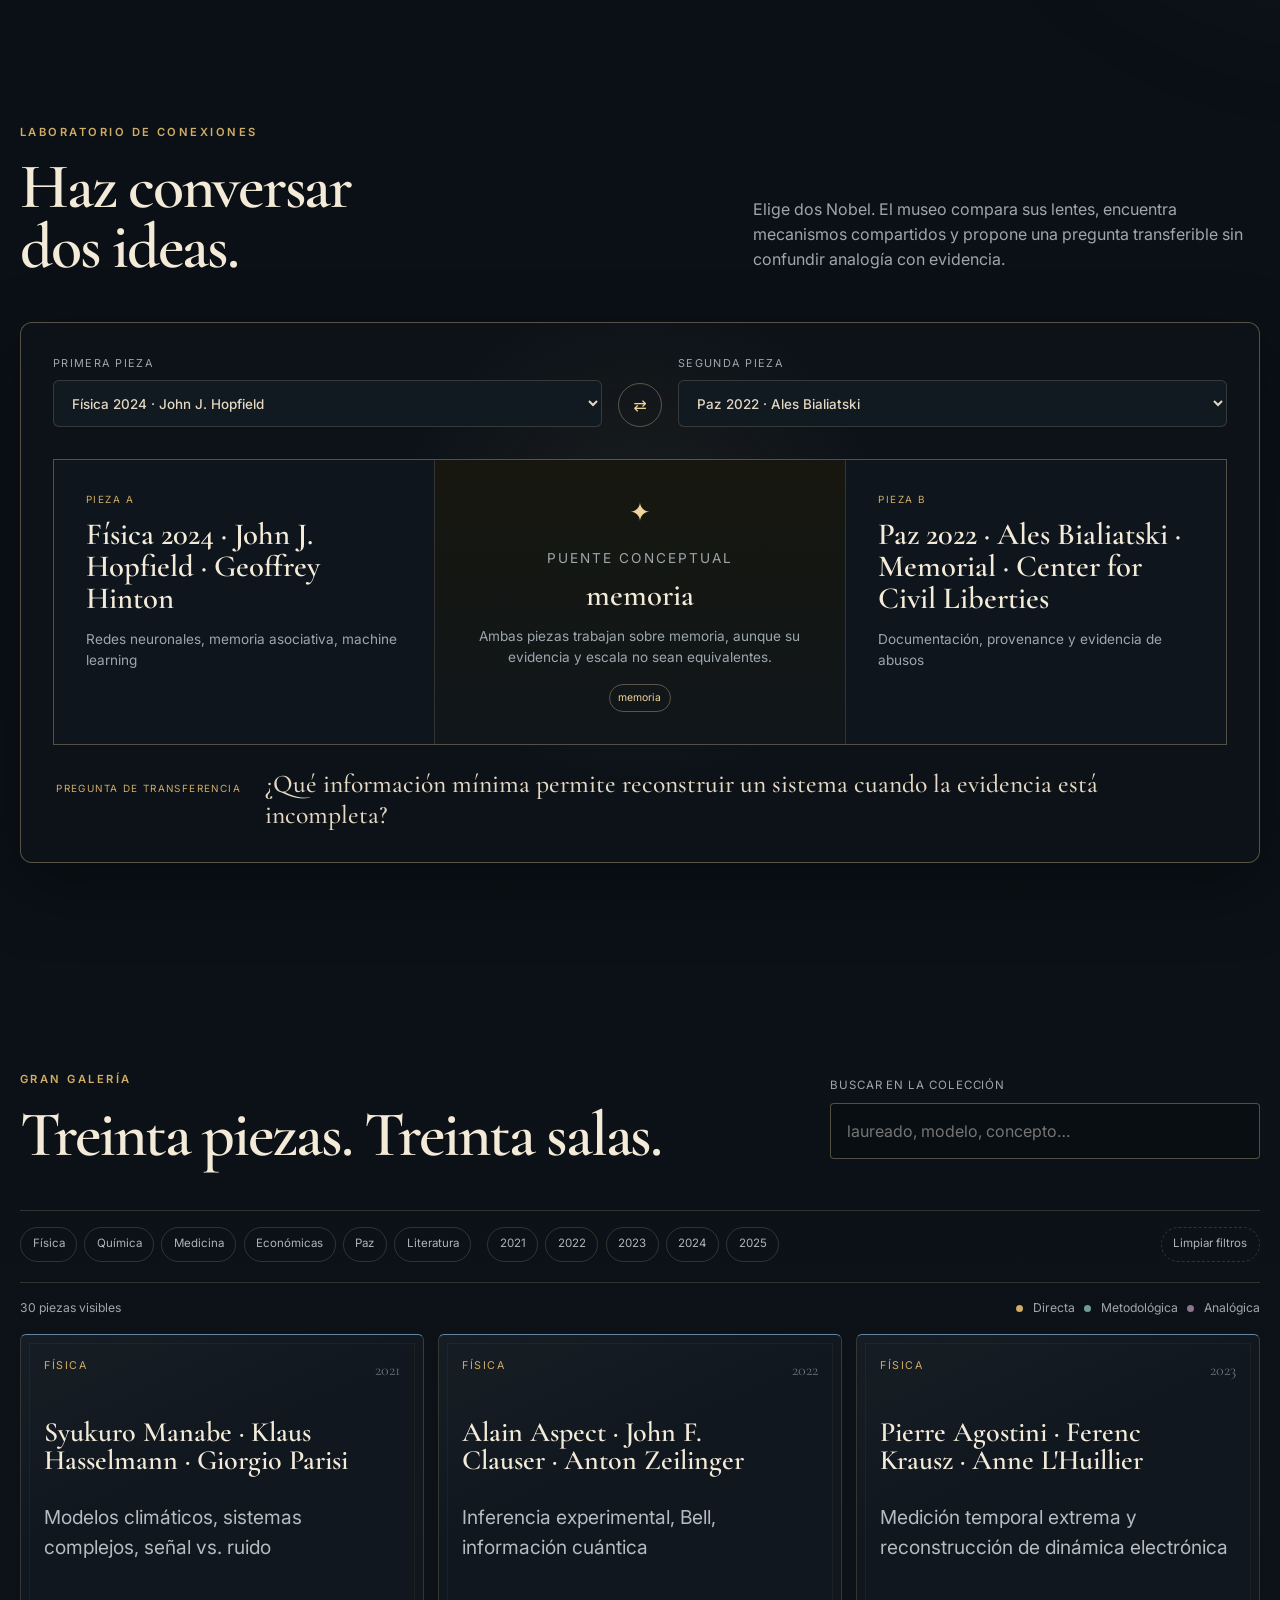
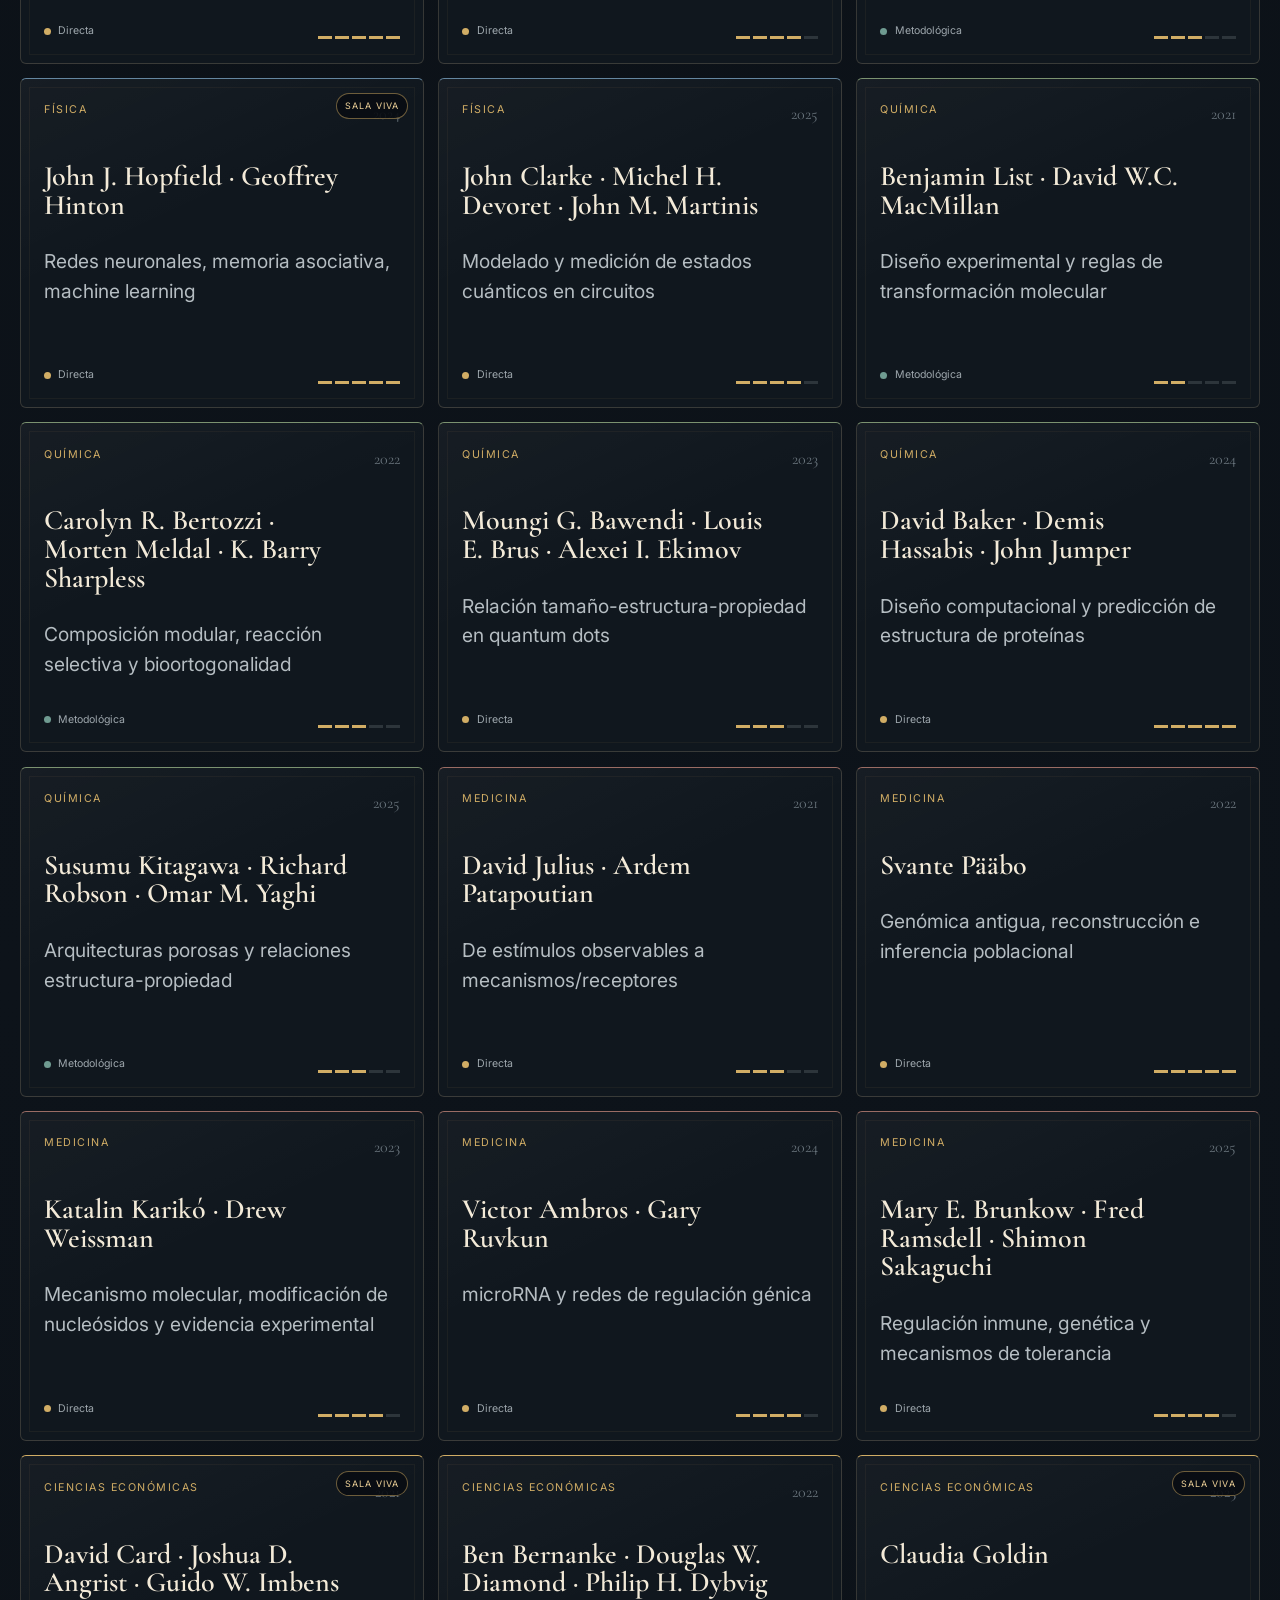
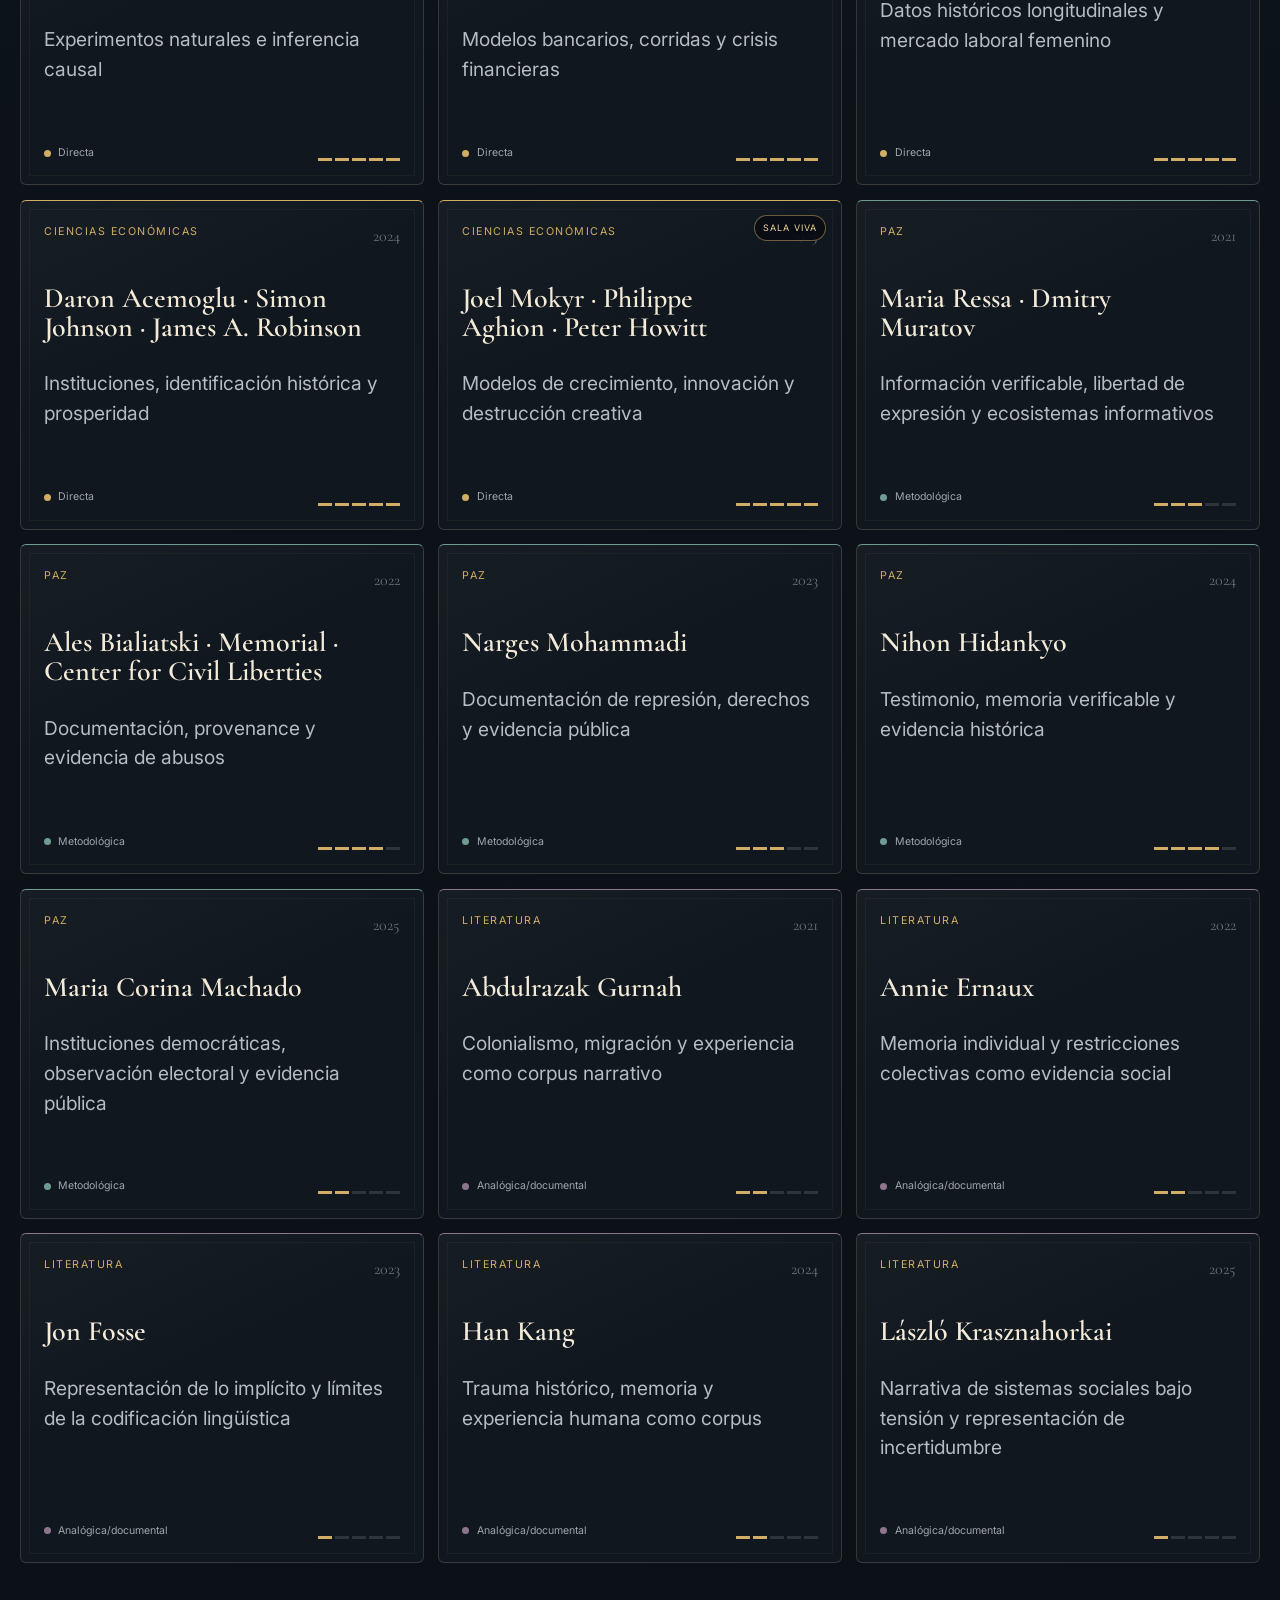
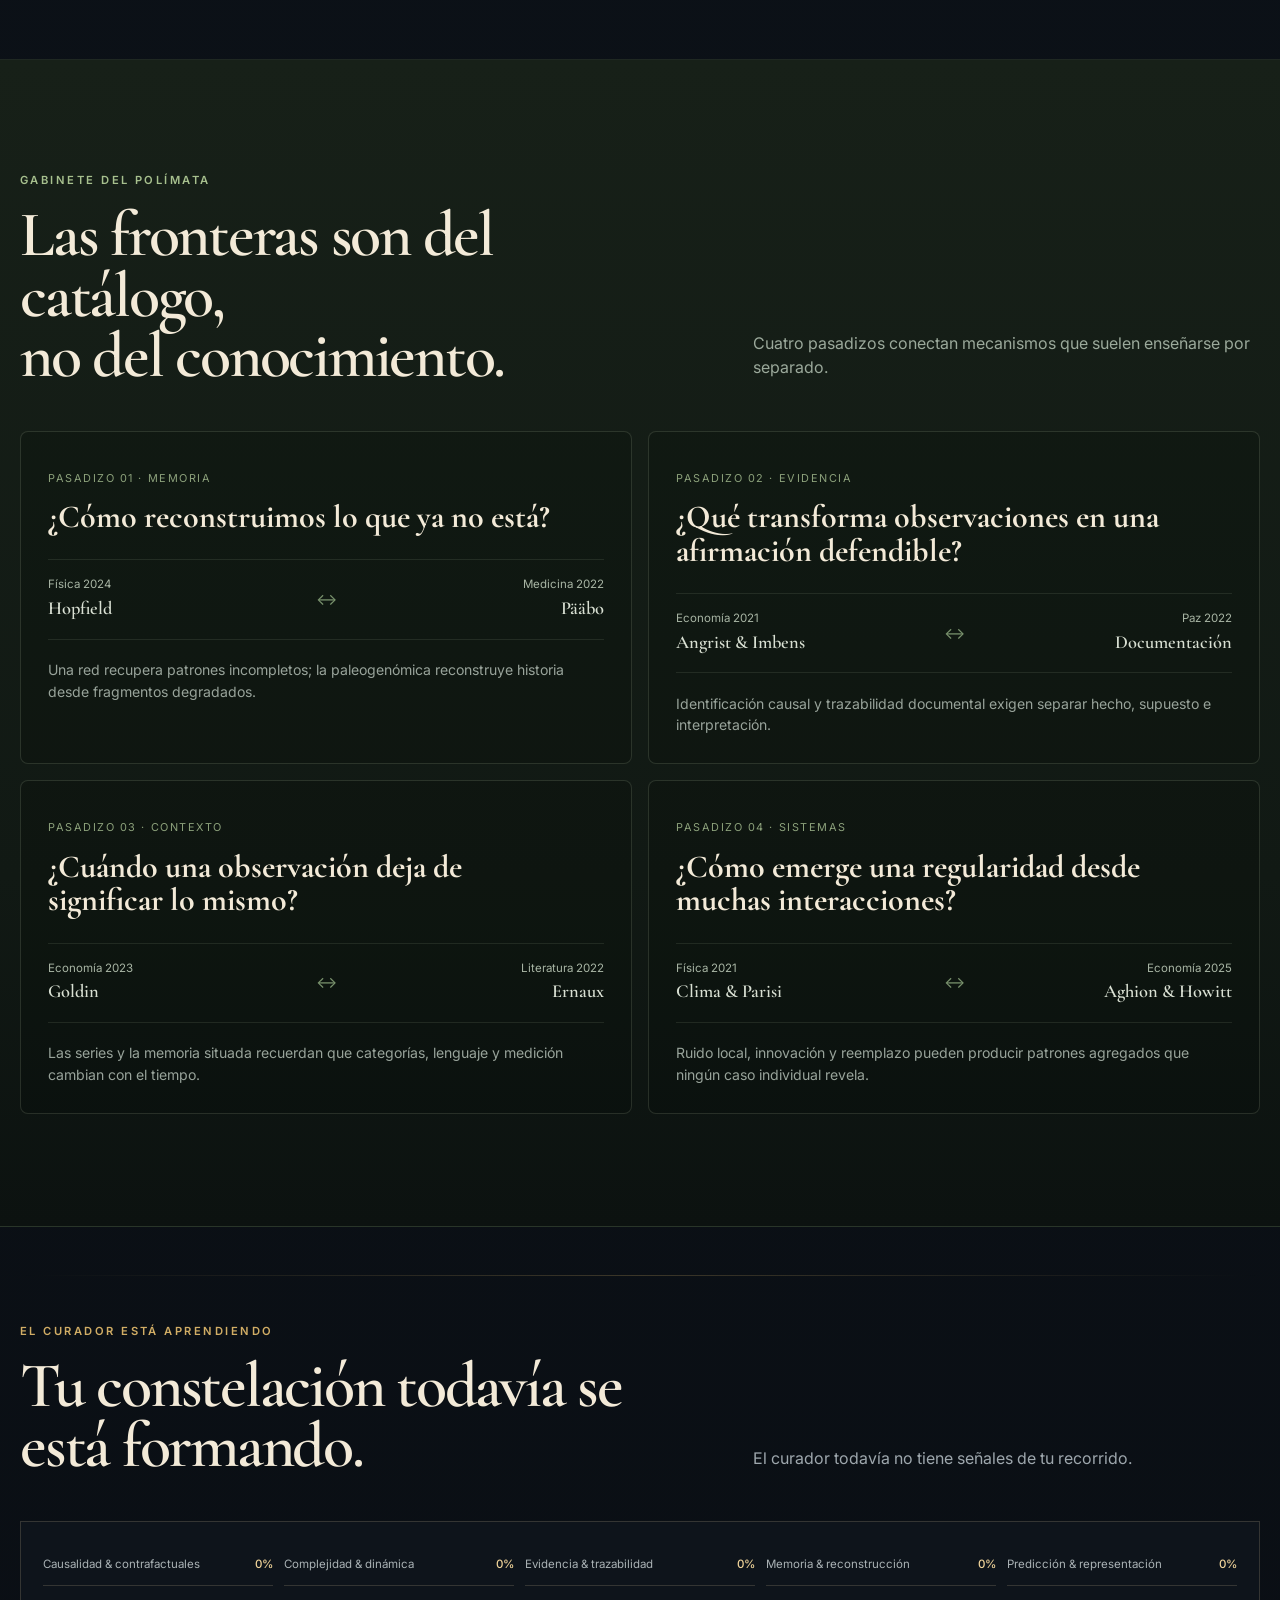
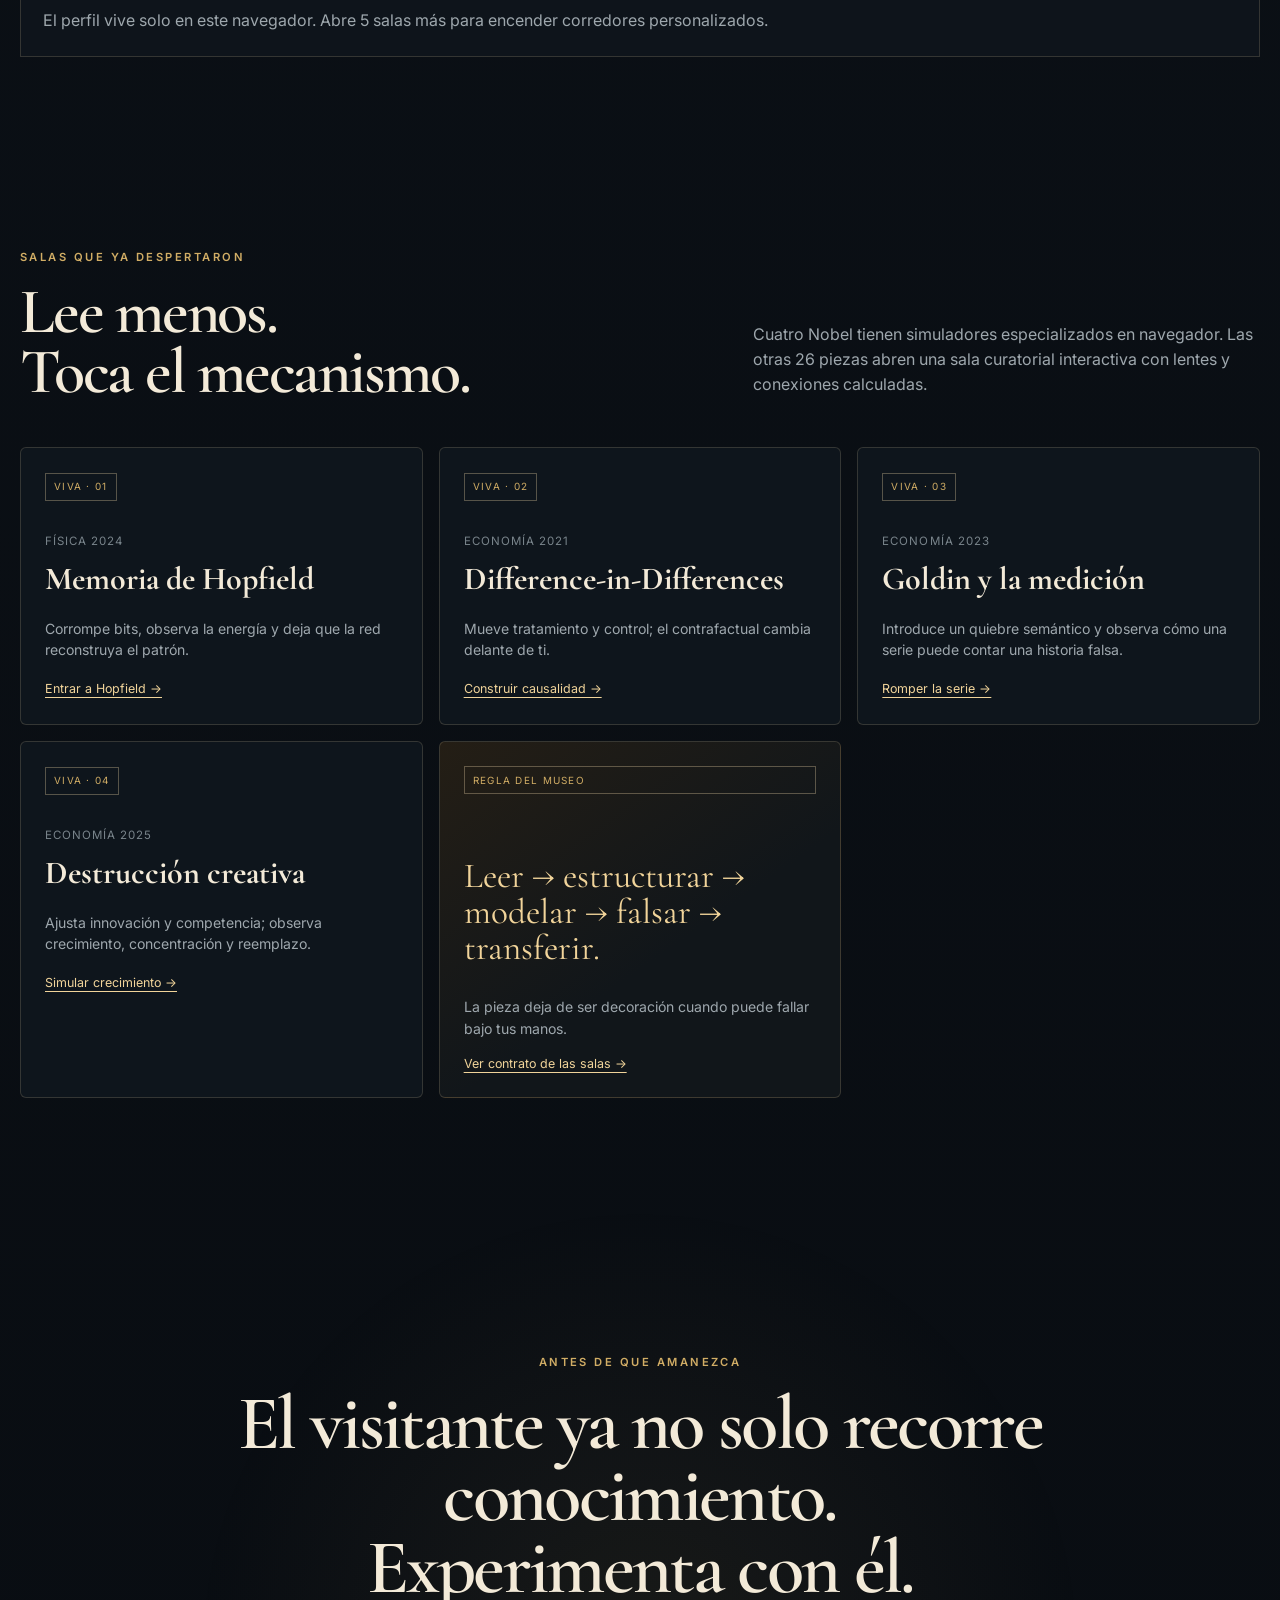
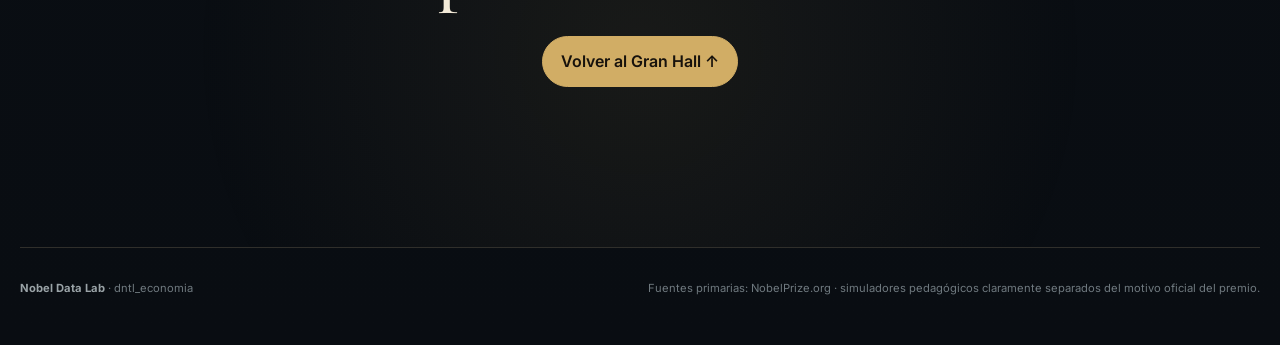
==== commit ef8c54af: "feat: update index.html for Nobel connection lab" ====
--- a/index.html
+++ b/index.html
@@ -24,6 +24,7 @@
     </a>
     <nav class="main-nav" aria-label="Navegación principal">
       <a href="#rutas">Rutas</a>
+      <a href="#conexiones">Conectar</a>
       <a href="#galeria">Galería</a>
       <a href="#gabinete">Gabinete</a>
       <a href="#laboratorio">Salas vivas</a>
@@ -74,6 +75,32 @@
         <button class="route-card" type="button" data-route="prediccion"><span class="route-number">V</span><span class="route-icon" aria-hidden="true">△</span><strong>Predicción & representación</strong><small>AlphaFold · Hinton · microRNA · quantum</small></button>
       </div>
       <p class="route-status" id="route-status" aria-live="polite">Explora libremente o elige una ruta.</p>
+    </section>
+
+    <section class="section connection-lab" id="conexiones">
+      <div class="section-heading">
+        <div><p class="eyebrow">Laboratorio de conexiones</p><h2>Haz conversar<br />dos ideas.</h2></div>
+        <p>Elige dos Nobel. El museo compara sus lentes, encuentra mecanismos compartidos y propone una pregunta transferible sin confundir analogía con evidencia.</p>
+      </div>
+      <div class="compare-shell">
+        <div class="compare-controls">
+          <label>Primera pieza<select id="compare-a" aria-label="Primera pieza Nobel"></select></label>
+          <button id="swap-comparison" class="compare-swap" type="button" aria-label="Intercambiar piezas">⇄</button>
+          <label>Segunda pieza<select id="compare-b" aria-label="Segunda pieza Nobel"></select></label>
+        </div>
+        <div class="comparison-output" id="comparison-output" aria-live="polite">
+          <article><p class="comparison-kicker">Pieza A</p><h3 id="compare-a-title">—</h3><p id="compare-a-lens">—</p></article>
+          <div class="comparison-bridge">
+            <span class="bridge-glyph" aria-hidden="true">✦</span>
+            <p class="comparison-kicker">Puente conceptual</p>
+            <h3 id="bridge-title">Selecciona dos piezas</h3>
+            <p id="bridge-copy">El laboratorio hará visible la estructura que comparten.</p>
+            <div id="bridge-tags" class="bridge-tags"></div>
+          </div>
+          <article><p class="comparison-kicker">Pieza B</p><h3 id="compare-b-title">—</h3><p id="compare-b-lens">—</p></article>
+        </div>
+        <p class="transfer-question"><span>Pregunta de transferencia</span><strong id="transfer-question">¿Qué cambia cuando observas el mismo problema desde dos disciplinas?</strong></p>
+      </div>
     </section>
 
     <section class="section gallery" id="galeria">
--- a/assets/styles.css
+++ b/assets/styles.css
@@ -285,6 +285,25 @@
 .stats-corridor span { display: block; color: var(--gold-light); font-family: var(--serif); font-size: 2.5rem; line-height: 1; }
 .stats-corridor p { margin: .45rem 0 0; color: var(--muted); font-size: .7rem; letter-spacing: .1em; text-transform: uppercase; }
 
+.connection-lab { padding-top: 7rem; }
+.compare-shell { padding: clamp(1rem, 3vw, 2rem); border: 1px solid var(--line-strong); border-radius: 12px; background: radial-gradient(circle at 50% 40%, rgba(209,173,101,.08), transparent 35%), #0c1218; box-shadow: var(--shadow); }
+.compare-controls { display: grid; grid-template-columns: 1fr auto 1fr; gap: 1rem; align-items: end; }
+.compare-controls label { color: var(--muted); font-size: .68rem; letter-spacing: .12em; text-transform: uppercase; }
+.compare-controls select { width: 100%; margin-top: .5rem; padding: .85rem 2.5rem .85rem .9rem; border: 1px solid var(--line); border-radius: 6px; background: #111921; color: var(--paper); font: 500 .84rem var(--sans); }
+.compare-swap { width: 44px; height: 44px; border: 1px solid var(--line-strong); border-radius: 50%; background: transparent; color: var(--gold-light); cursor: pointer; }
+.comparison-output { display: grid; grid-template-columns: 1fr 1.08fr 1fr; gap: 1px; margin-top: 2rem; background: var(--line); border: 1px solid var(--line); }
+.comparison-output > * { min-height: 260px; padding: clamp(1.2rem, 2.5vw, 2rem); background: #0e151c; }
+.comparison-output h3 { margin: .7rem 0; font: 600 clamp(1.4rem, 2.4vw, 2rem)/1.05 var(--serif); }
+.comparison-output article > p:last-child, .comparison-bridge > p { color: var(--muted); font-size: .85rem; }
+.comparison-kicker { margin: 0; color: var(--gold); font-size: .62rem; letter-spacing: .15em; text-transform: uppercase; }
+.comparison-bridge { text-align: center; background: linear-gradient(180deg, #17170f, #10161a); }
+.bridge-glyph { display: block; margin-bottom: 1rem; color: var(--gold-light); font-size: 1.6rem; }
+.bridge-tags { display: flex; justify-content: center; flex-wrap: wrap; gap: .4rem; margin-top: 1rem; }
+.bridge-tags span { padding: .3rem .55rem; border: 1px solid var(--line-strong); border-radius: 999px; color: var(--gold-light); font-size: .65rem; }
+.transfer-question { display: grid; grid-template-columns: auto 1fr; gap: 1.5rem; align-items: baseline; margin: 0; padding: 1.5rem .2rem 0; }
+.transfer-question span { color: var(--gold); font-size: .62rem; letter-spacing: .14em; text-transform: uppercase; }
+.transfer-question strong { font: 500 clamp(1.2rem, 2vw, 1.65rem)/1.2 var(--serif); color: var(--paper); }
+
 .section { width: min(calc(100% - 2rem), var(--max)); margin: 0 auto; padding: 6rem 0; }
 .section-heading {
   display: grid;
@@ -471,6 +490,7 @@
   .hero-installation { padding-top: 1rem; }
   .orrery { width: min(72vw, 430px); }
   .route-grid { grid-template-columns: repeat(2, 1fr); }
+  .comparison-output { grid-template-columns: 1fr; }
   .route-card:last-child { grid-column: span 2; min-height: 180px; }
   .exhibit-grid { grid-template-columns: repeat(2, 1fr); }
   .lab-grid { grid-template-columns: 1fr 1fr; }
@@ -491,6 +511,9 @@
   .section-heading { grid-template-columns: 1fr; gap: 1.2rem; }
   .gallery-search { justify-self: stretch; width: 100%; }
   .route-grid, .connection-grid, .exhibit-grid, .lab-grid { grid-template-columns: 1fr; }
+  .compare-controls { grid-template-columns: 1fr; }
+  .compare-swap { justify-self: center; transform: rotate(90deg); }
+  .transfer-question { grid-template-columns: 1fr; gap: .5rem; }
   .route-card:last-child, .lab-card-manifesto { grid-column: auto; }
   .route-card { min-height: 190px; }
   .gallery-meta { align-items: flex-start; gap: .8rem; flex-direction: column; padding: .8rem 0; }
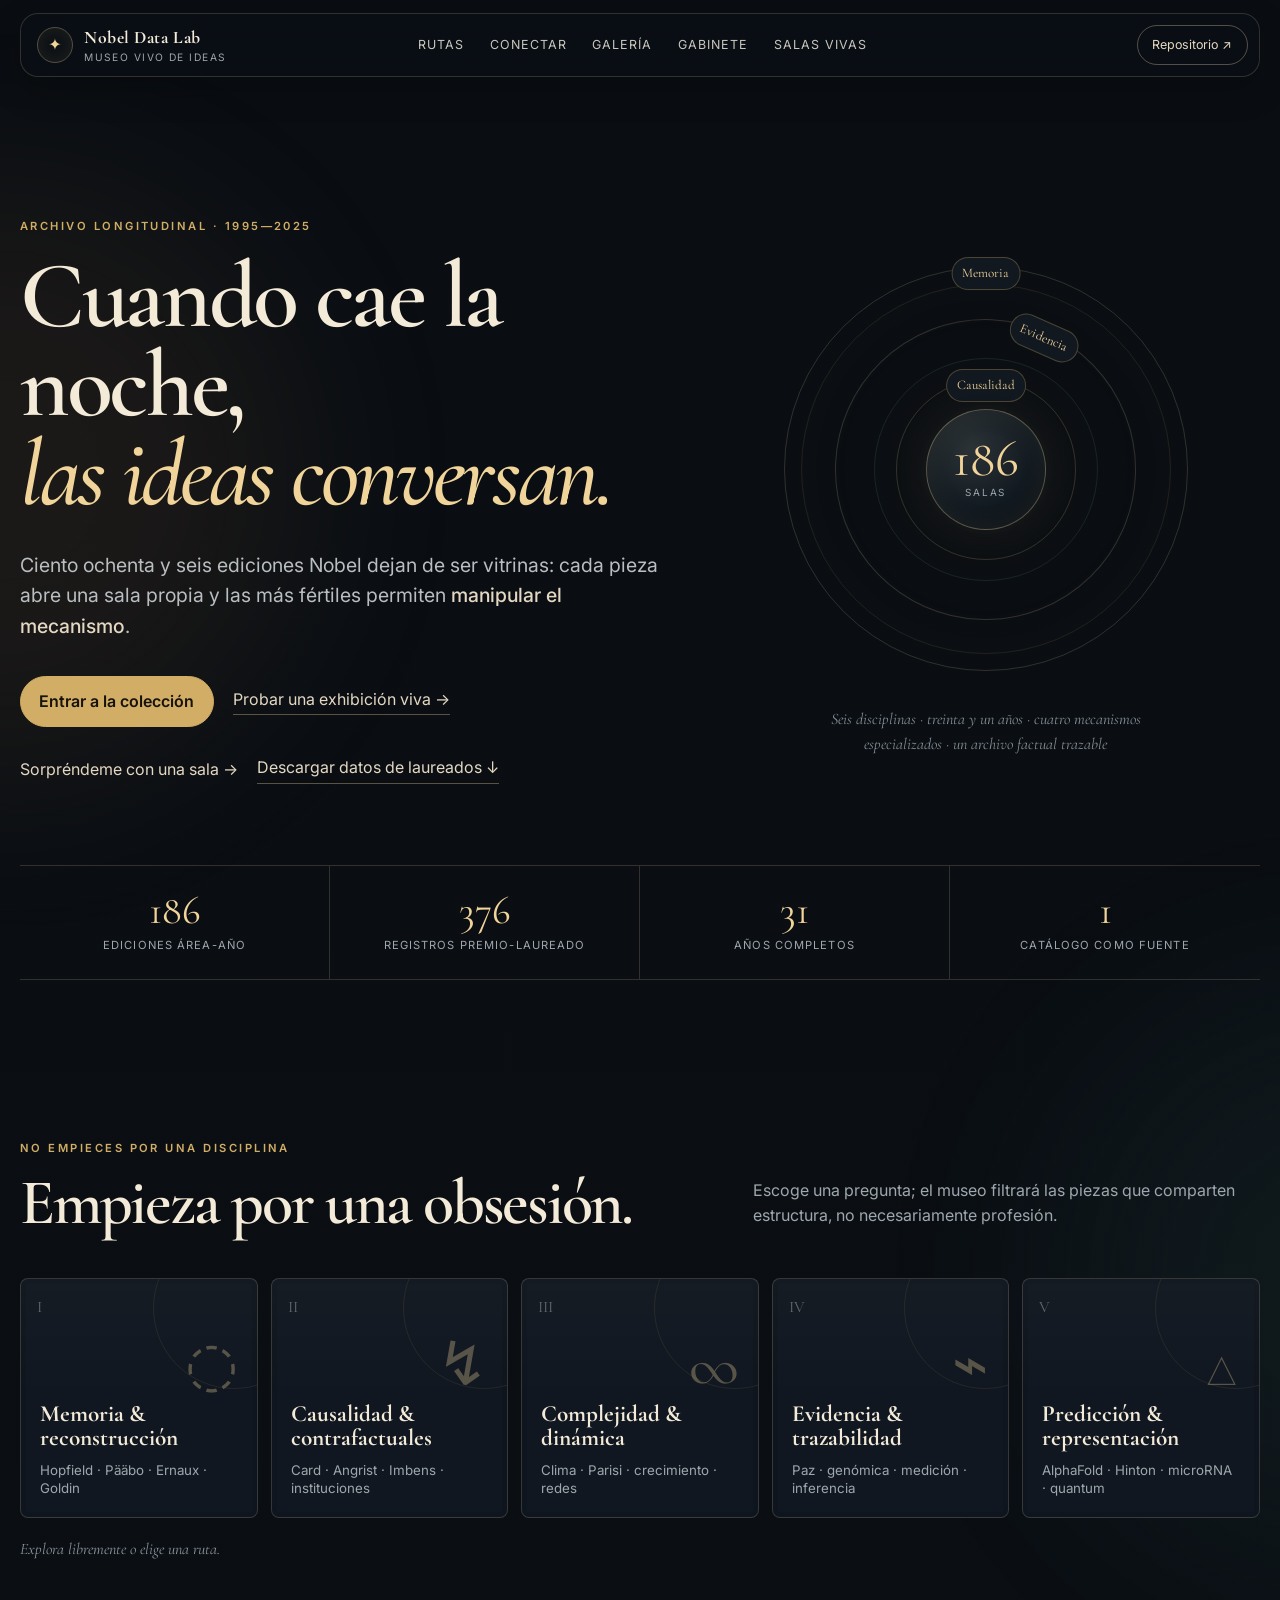
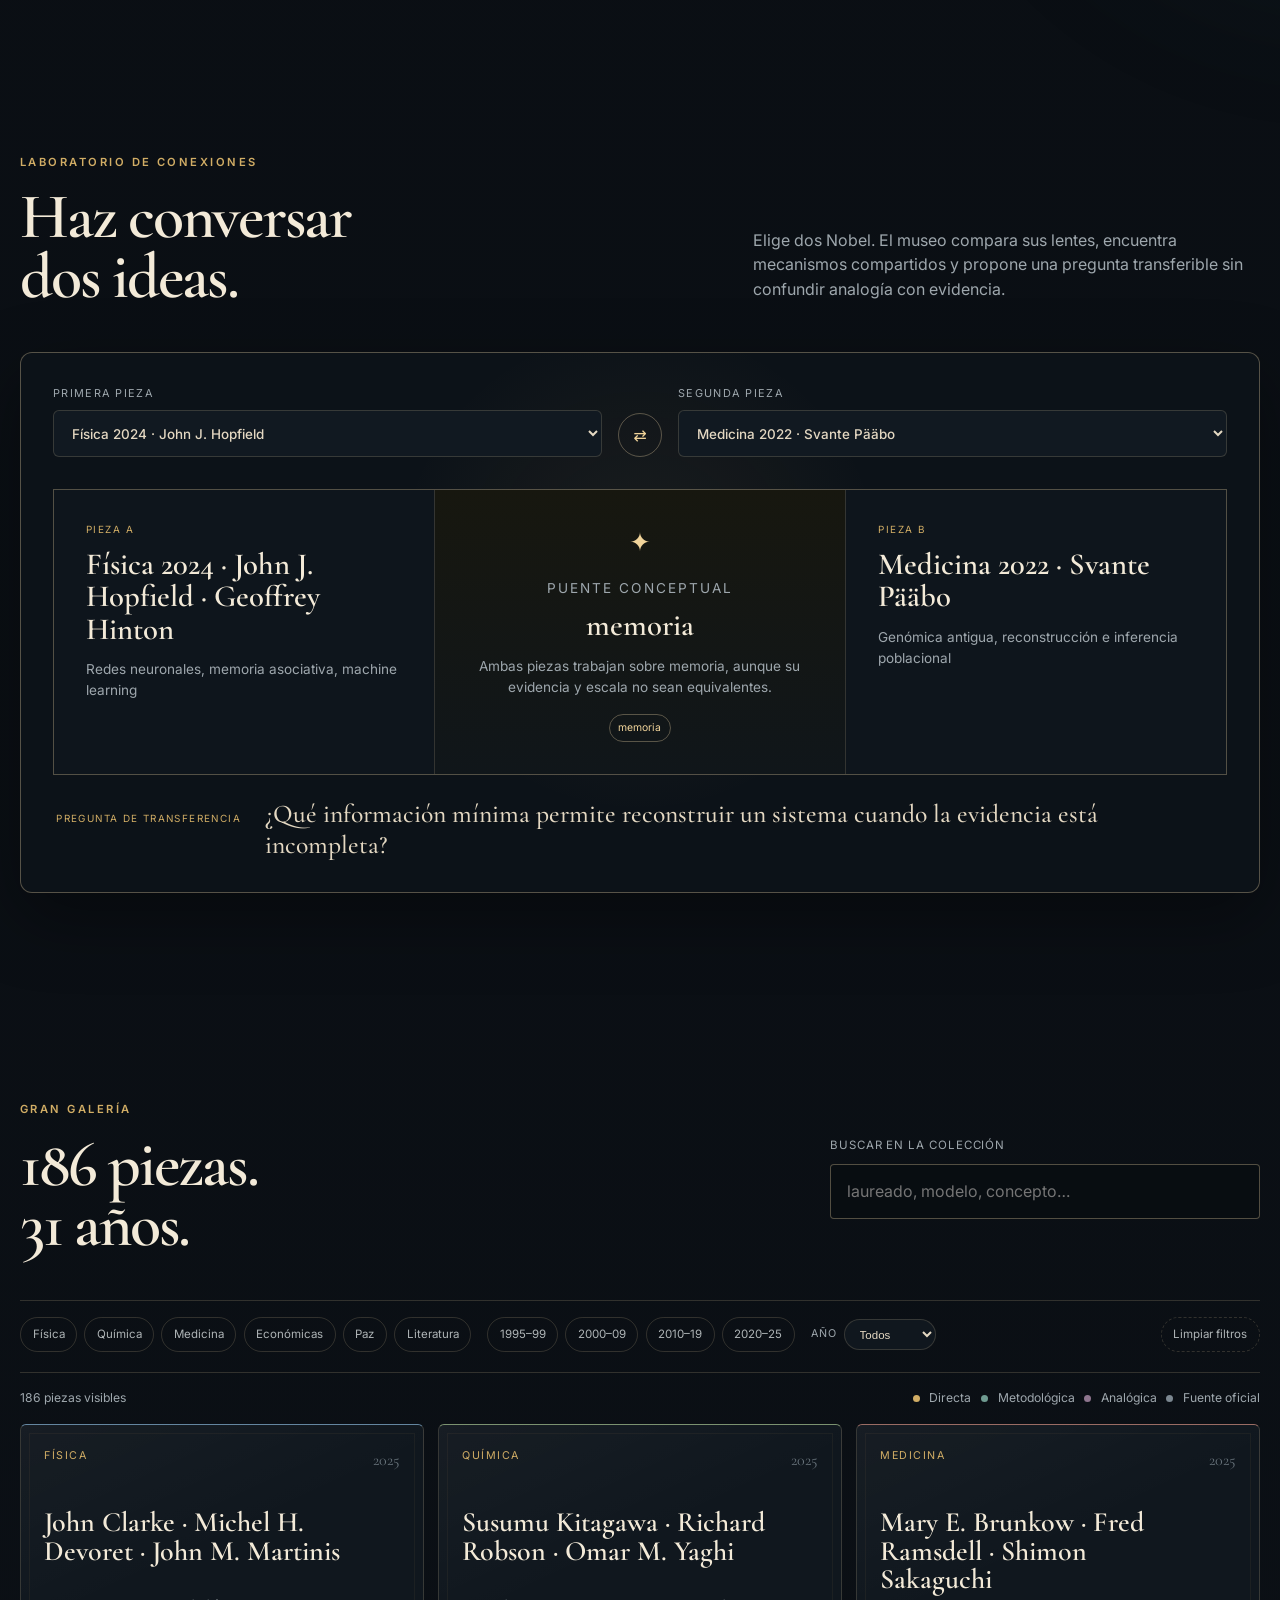
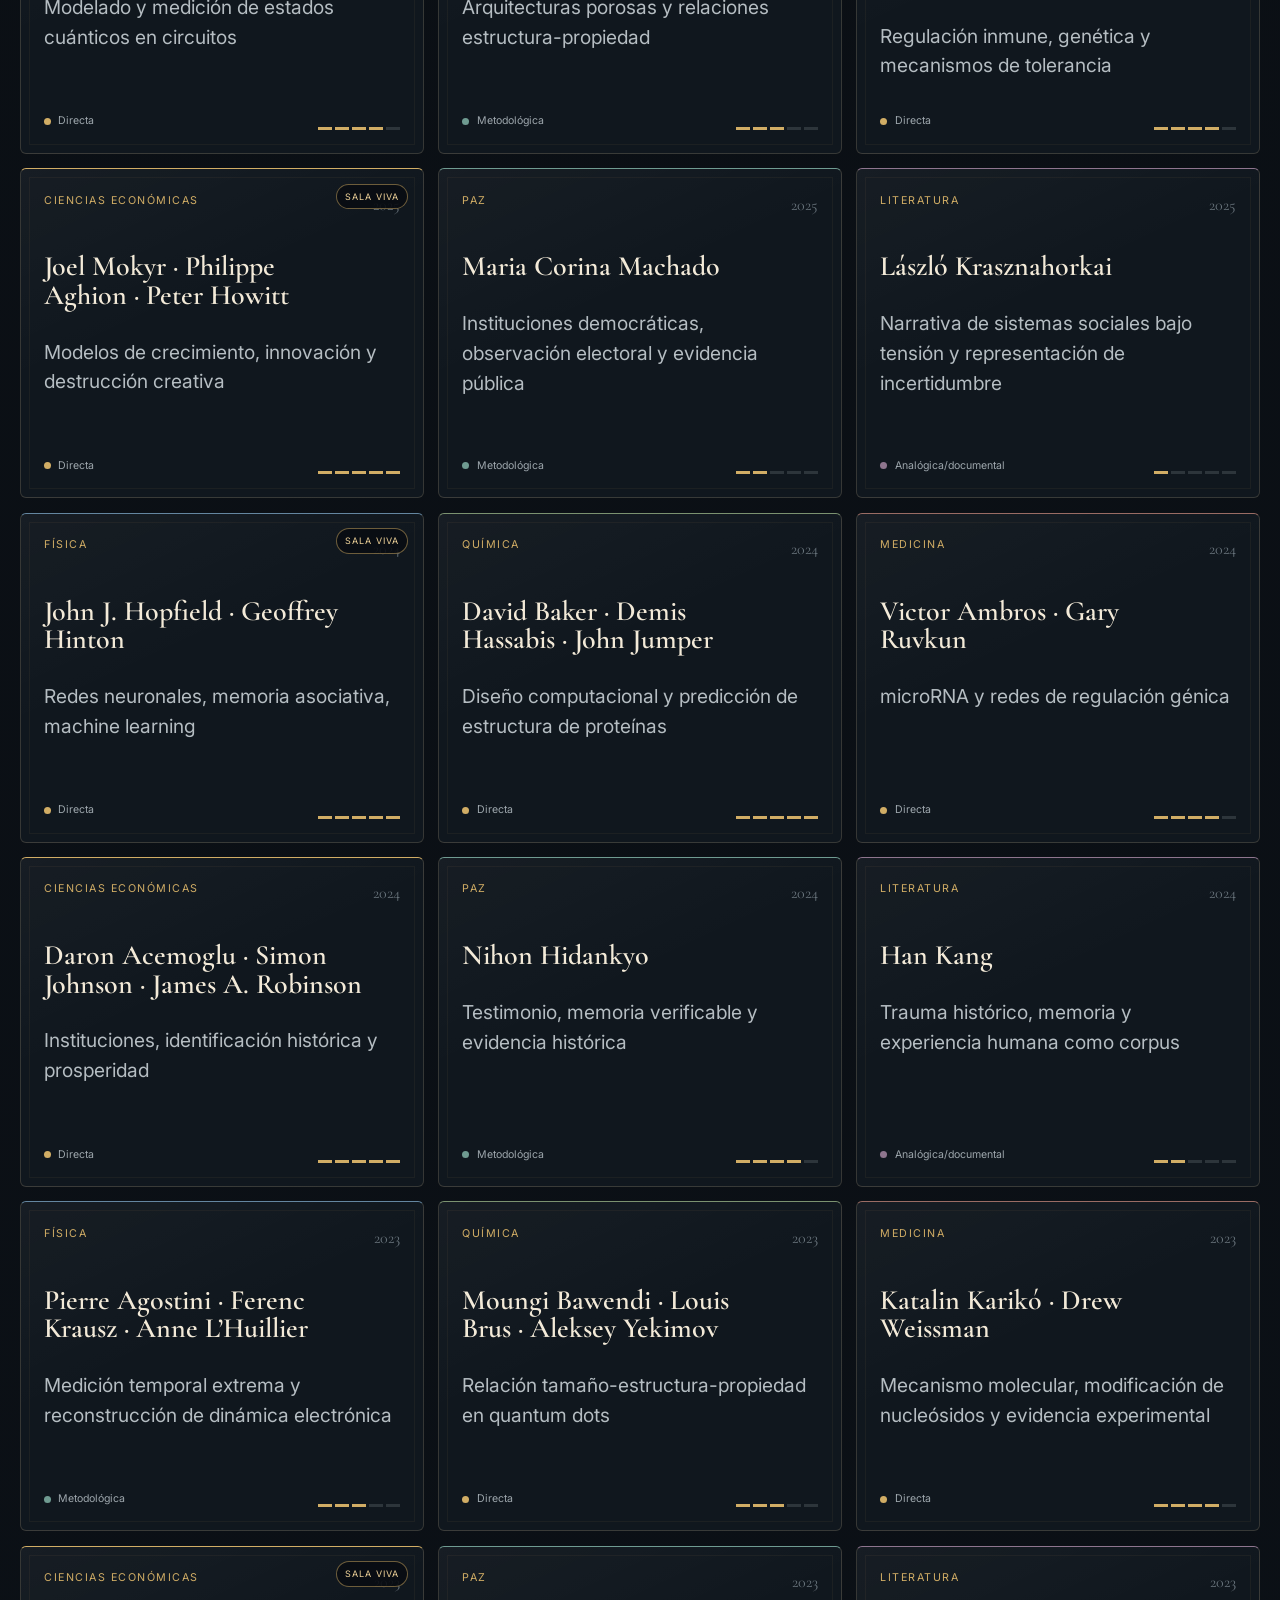
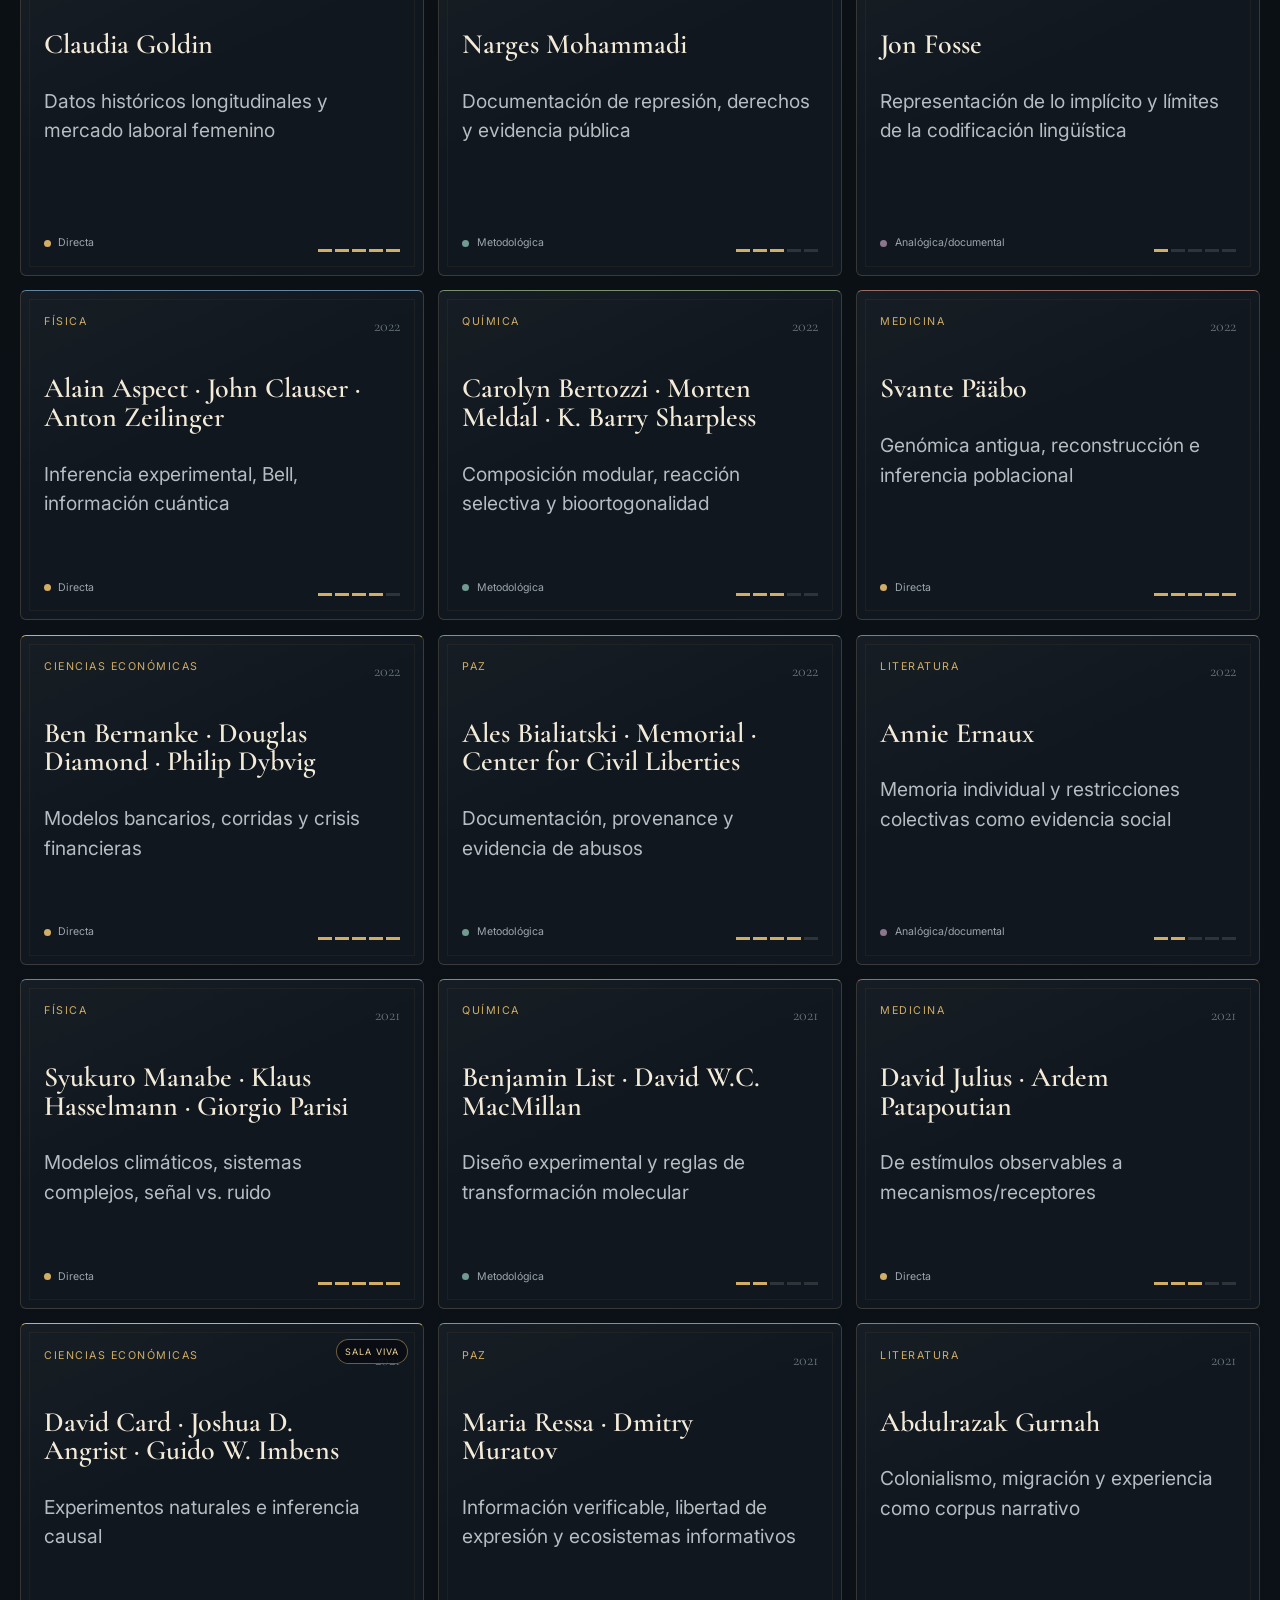
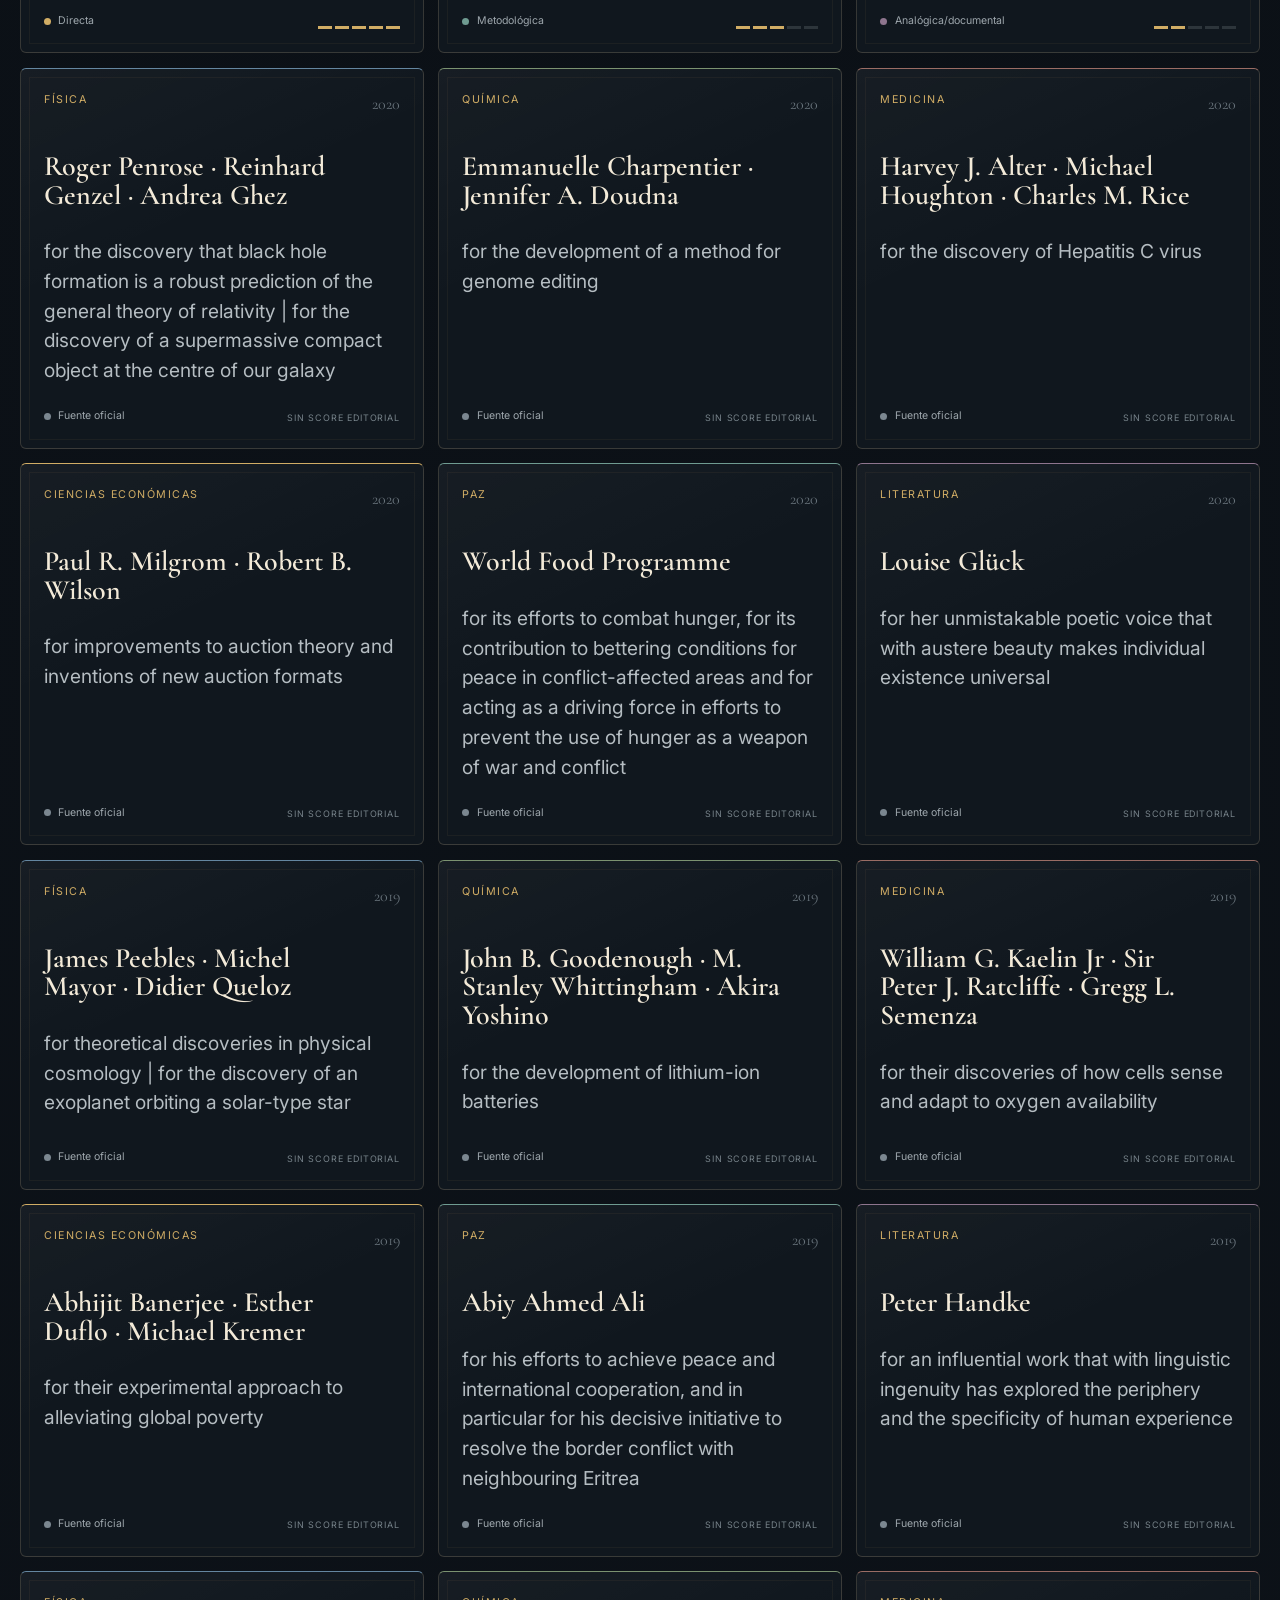
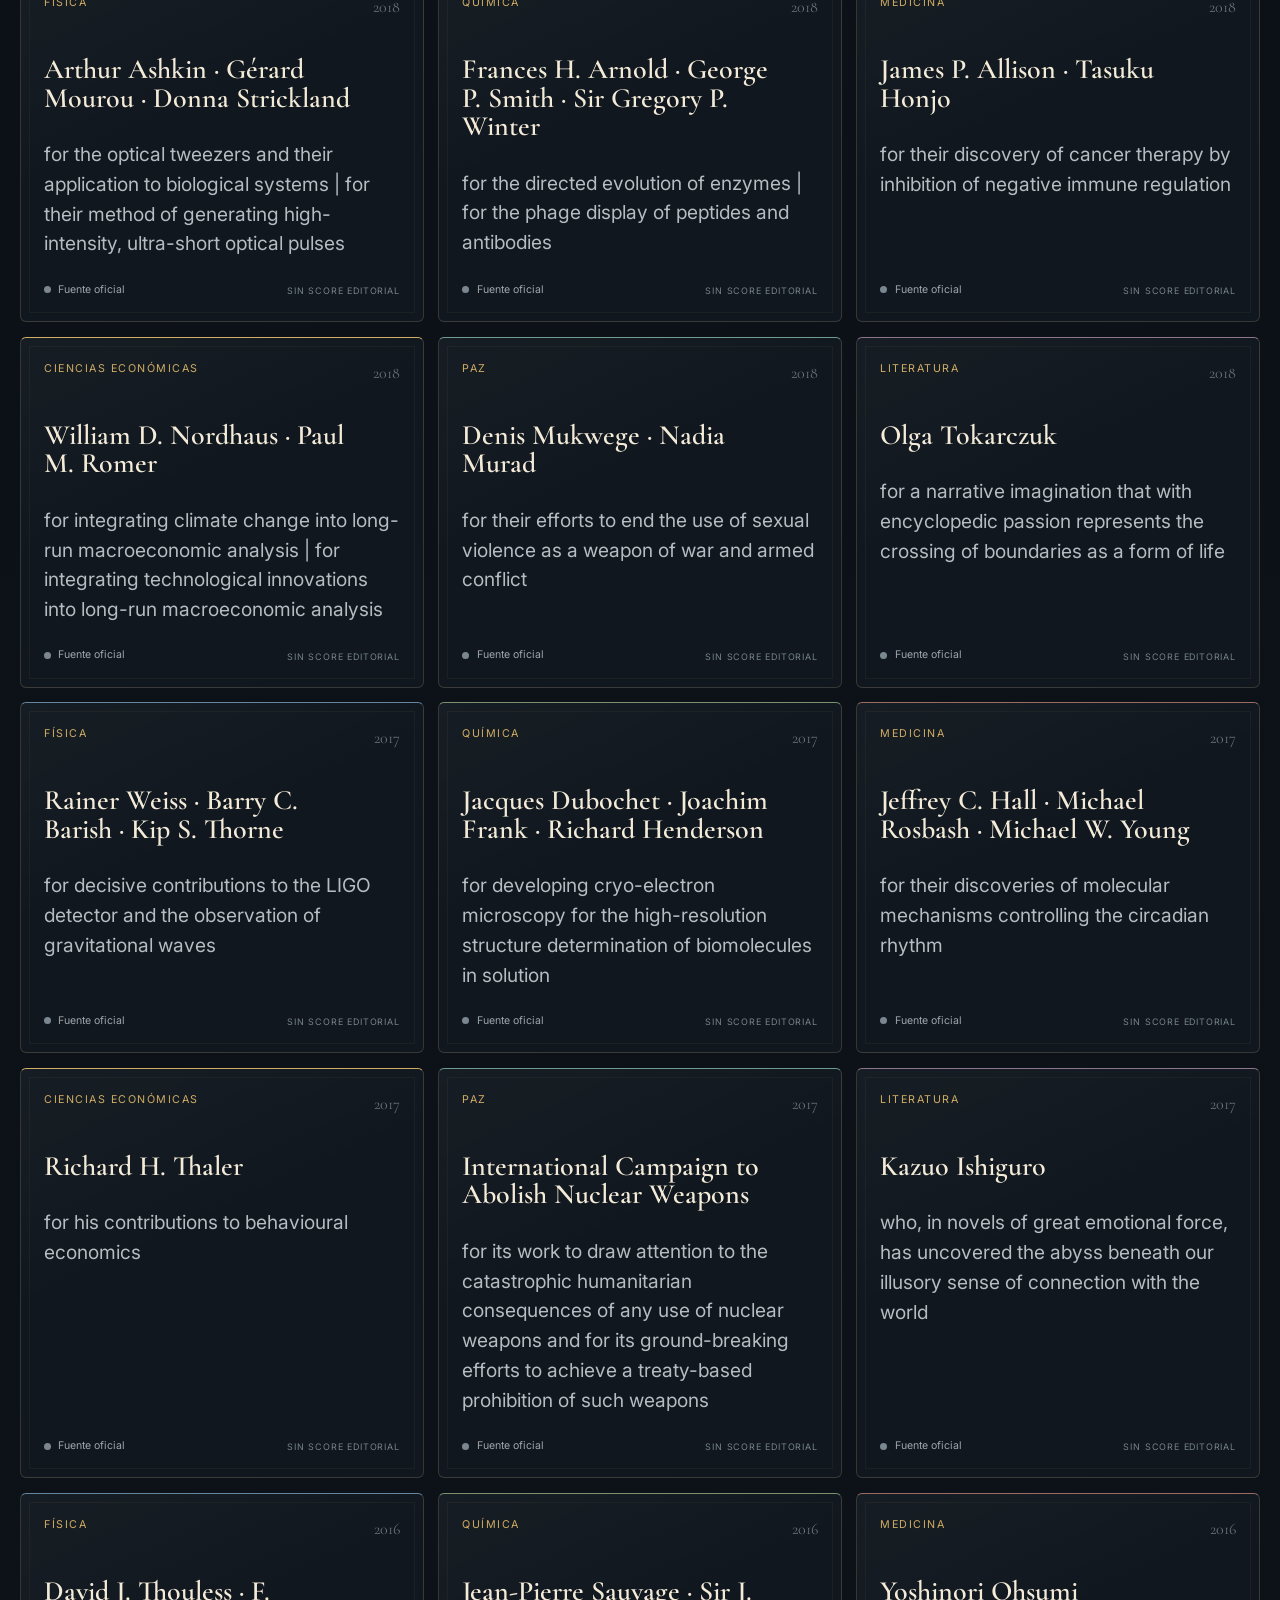
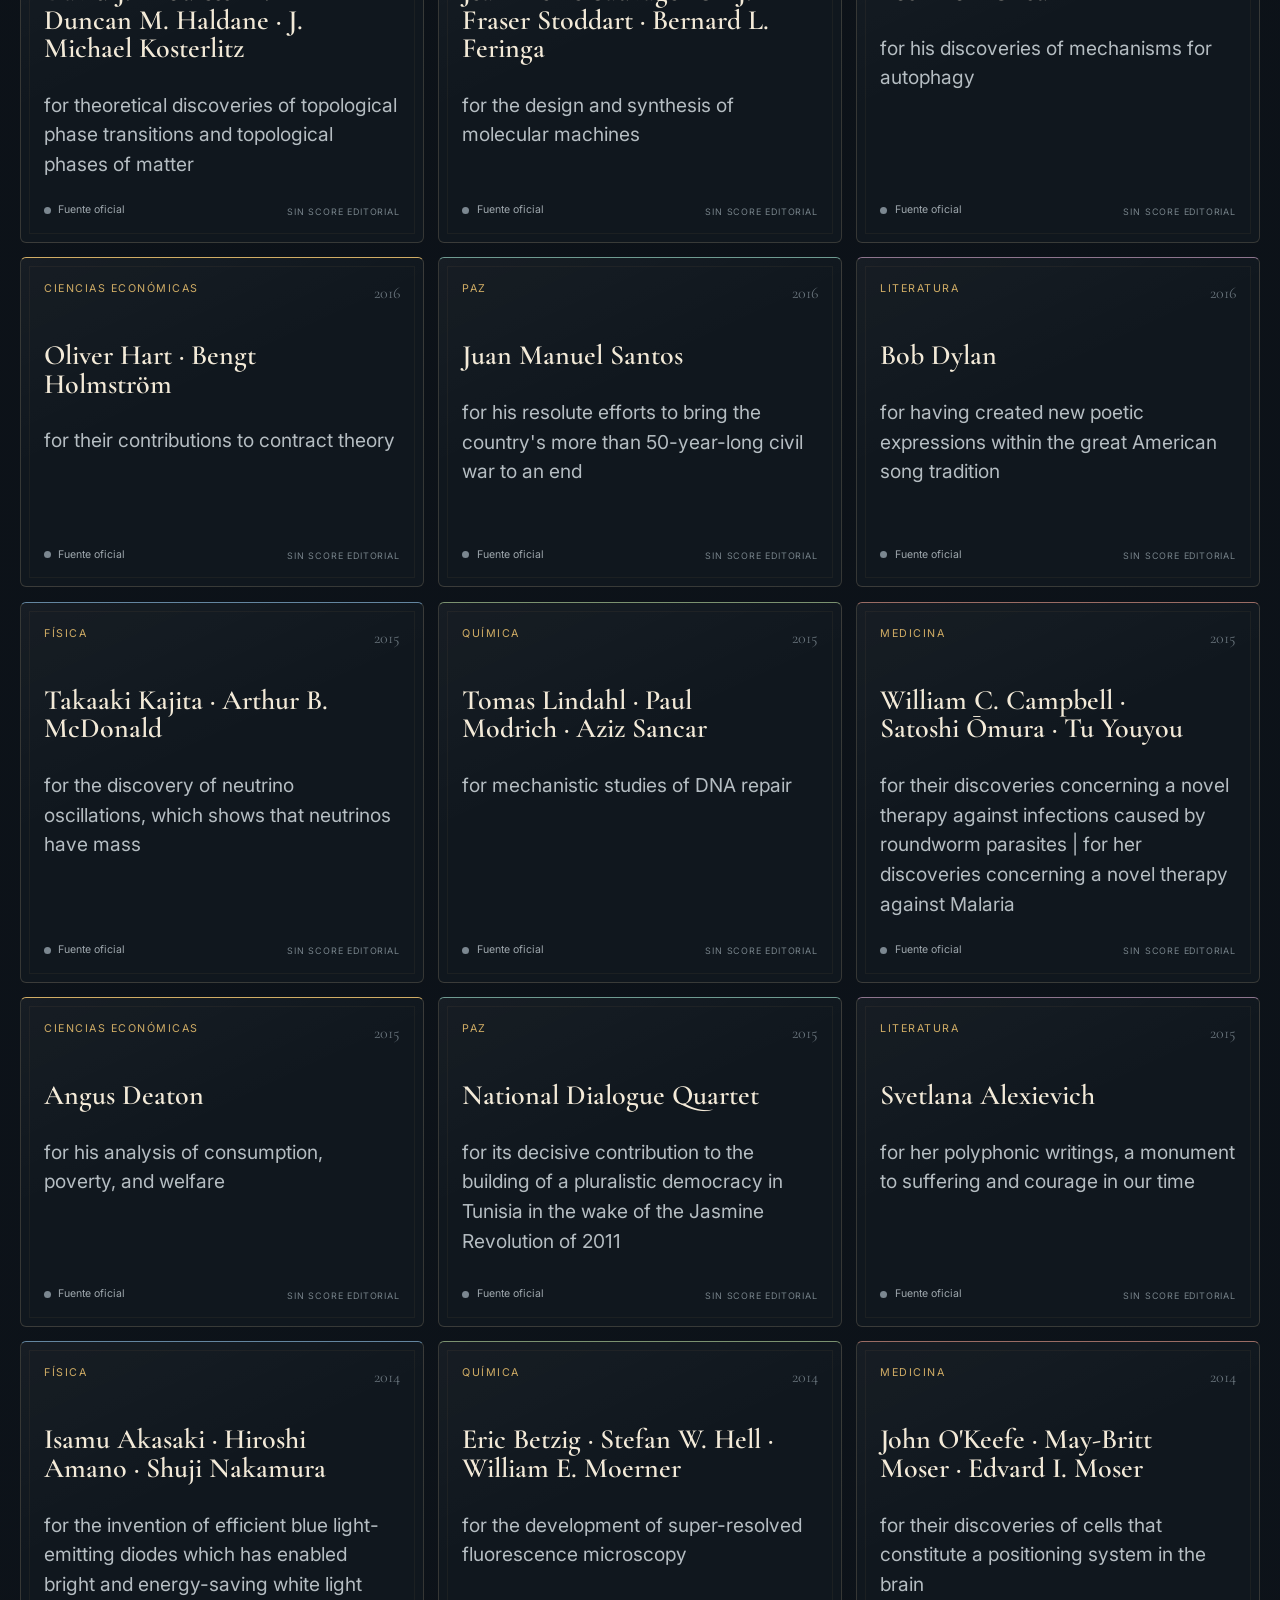
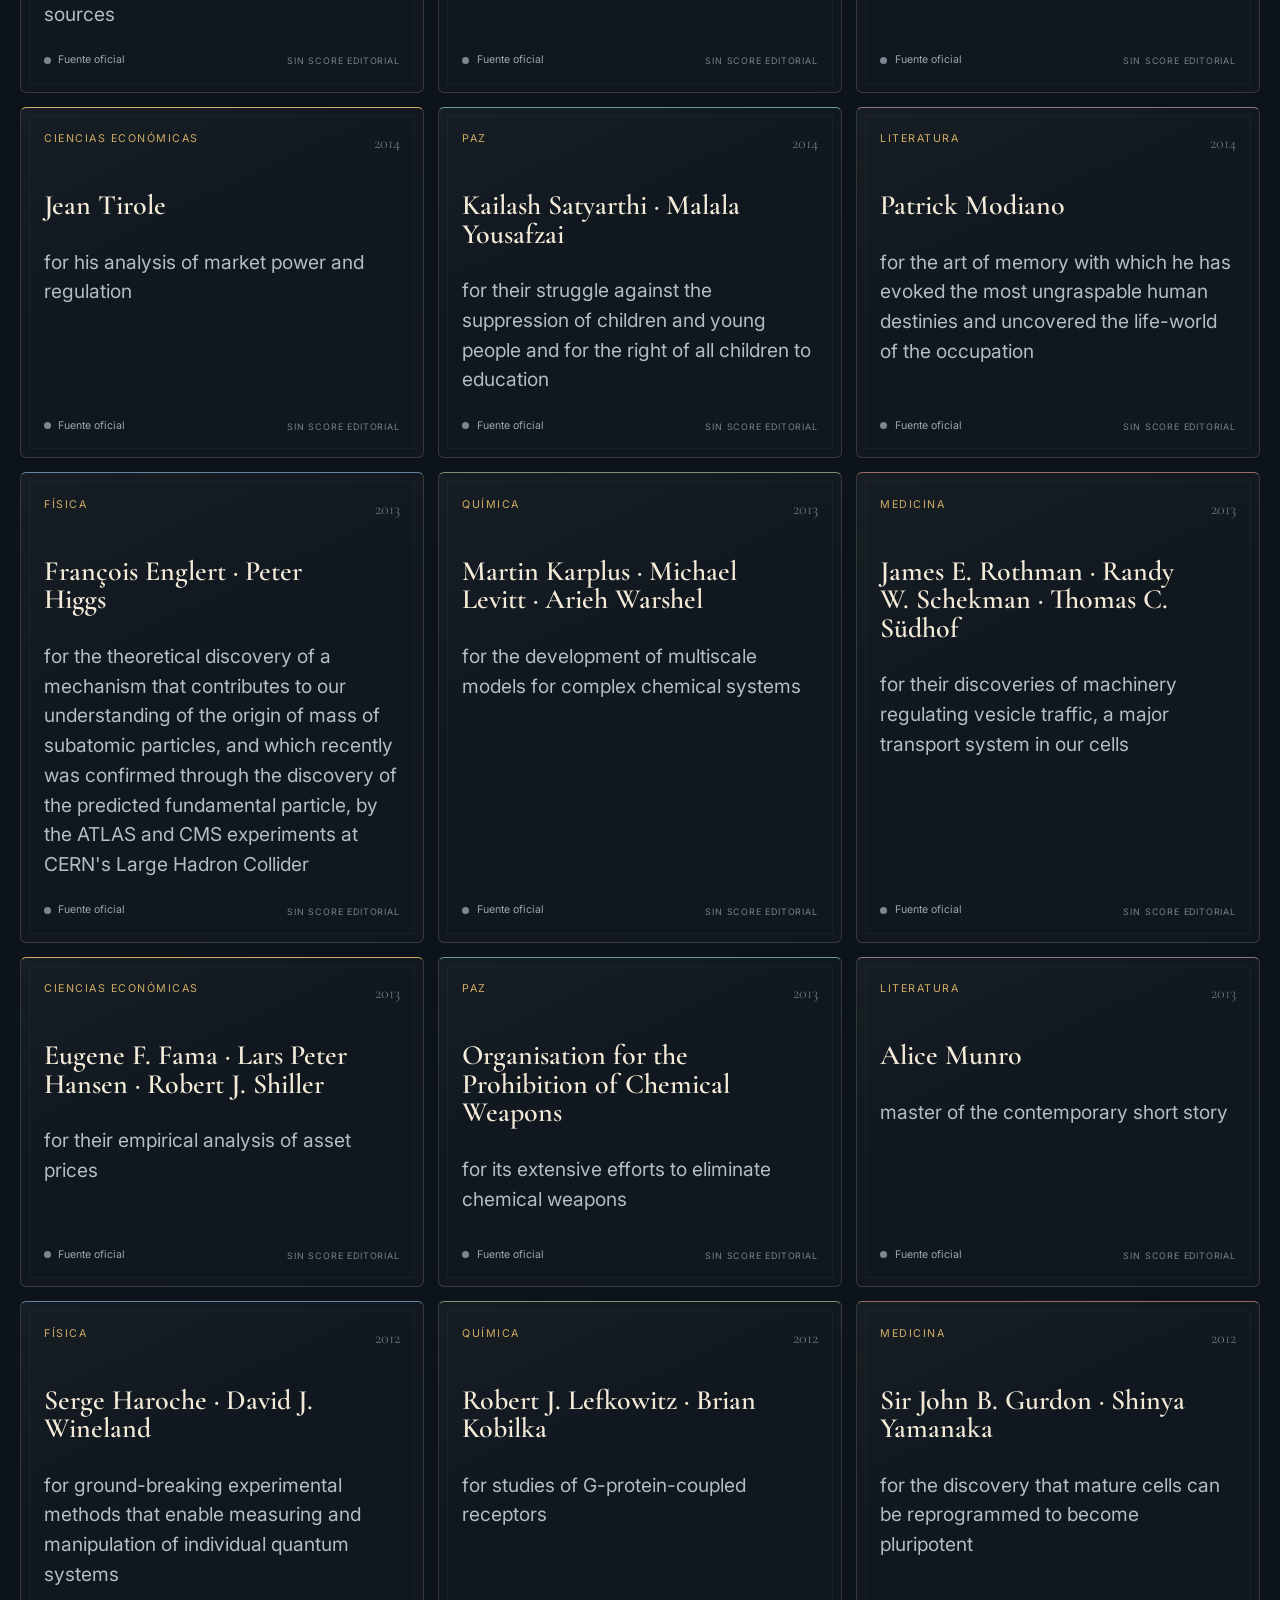
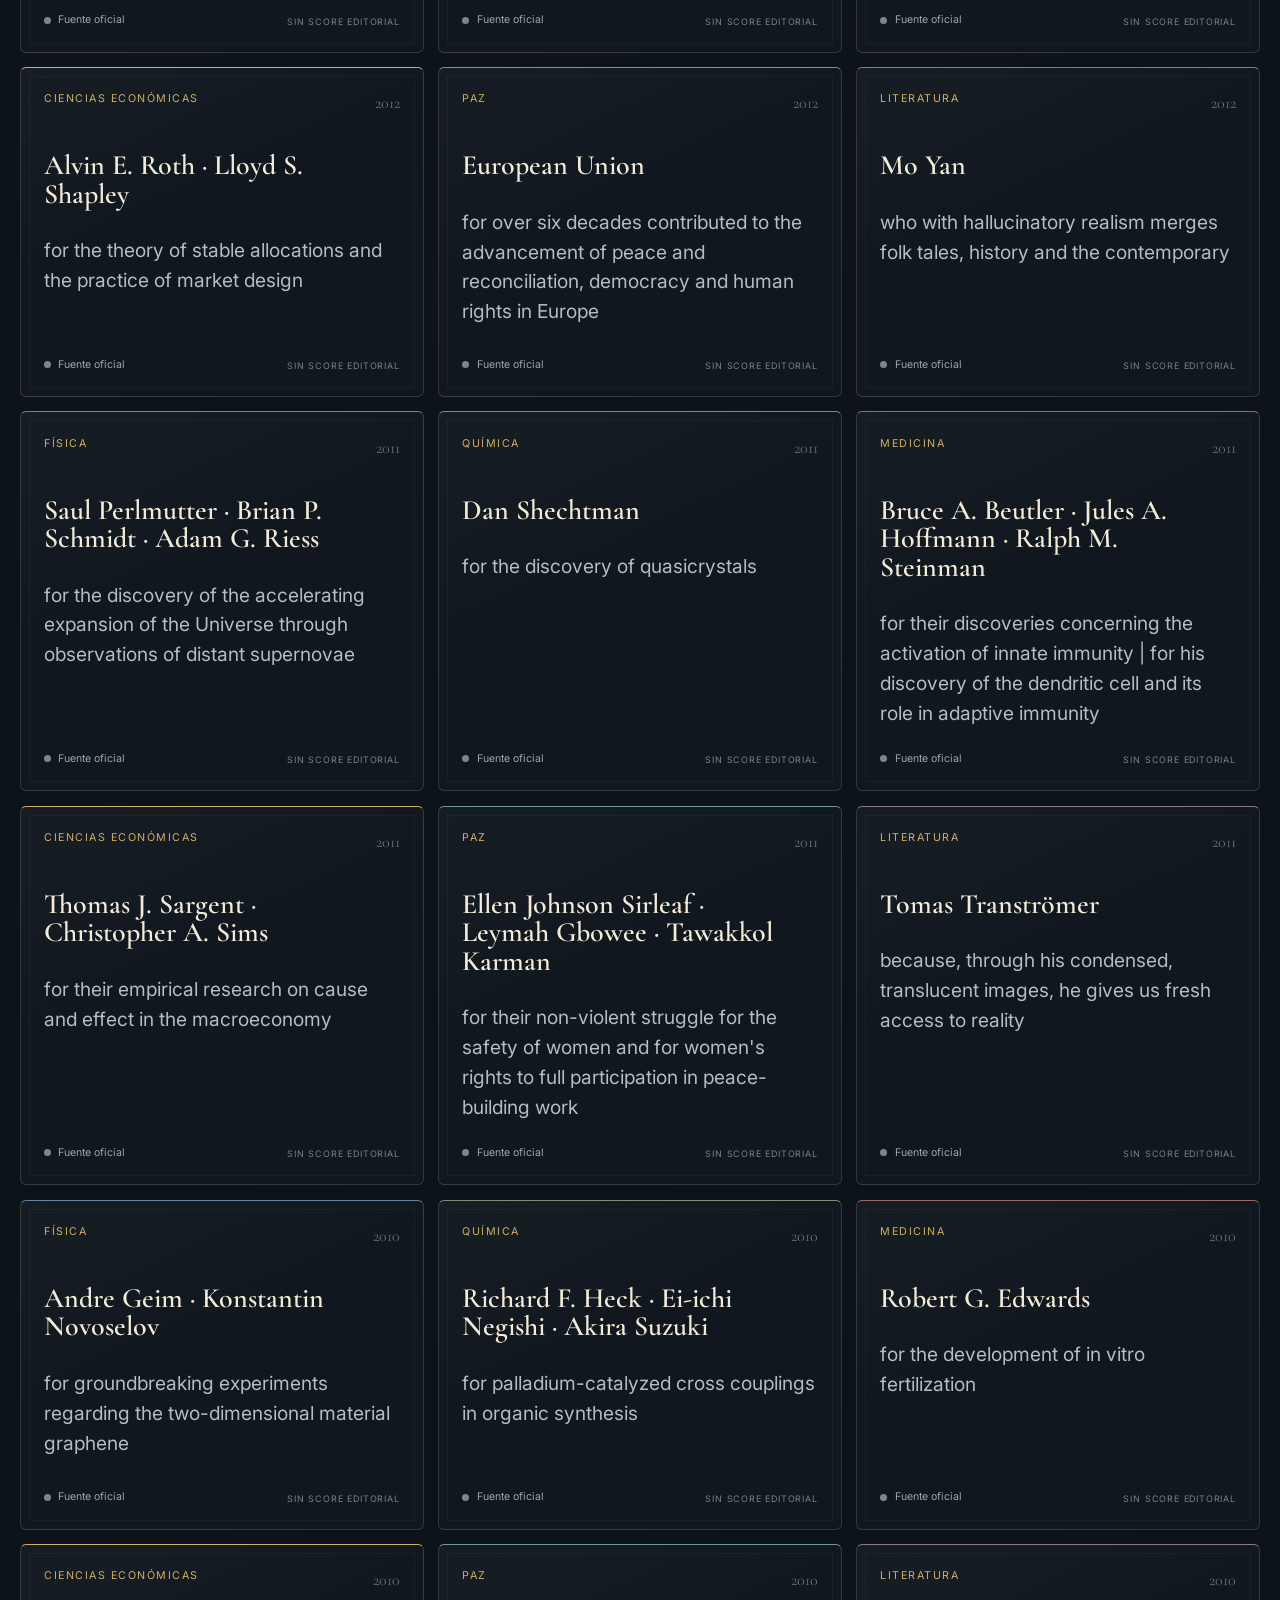
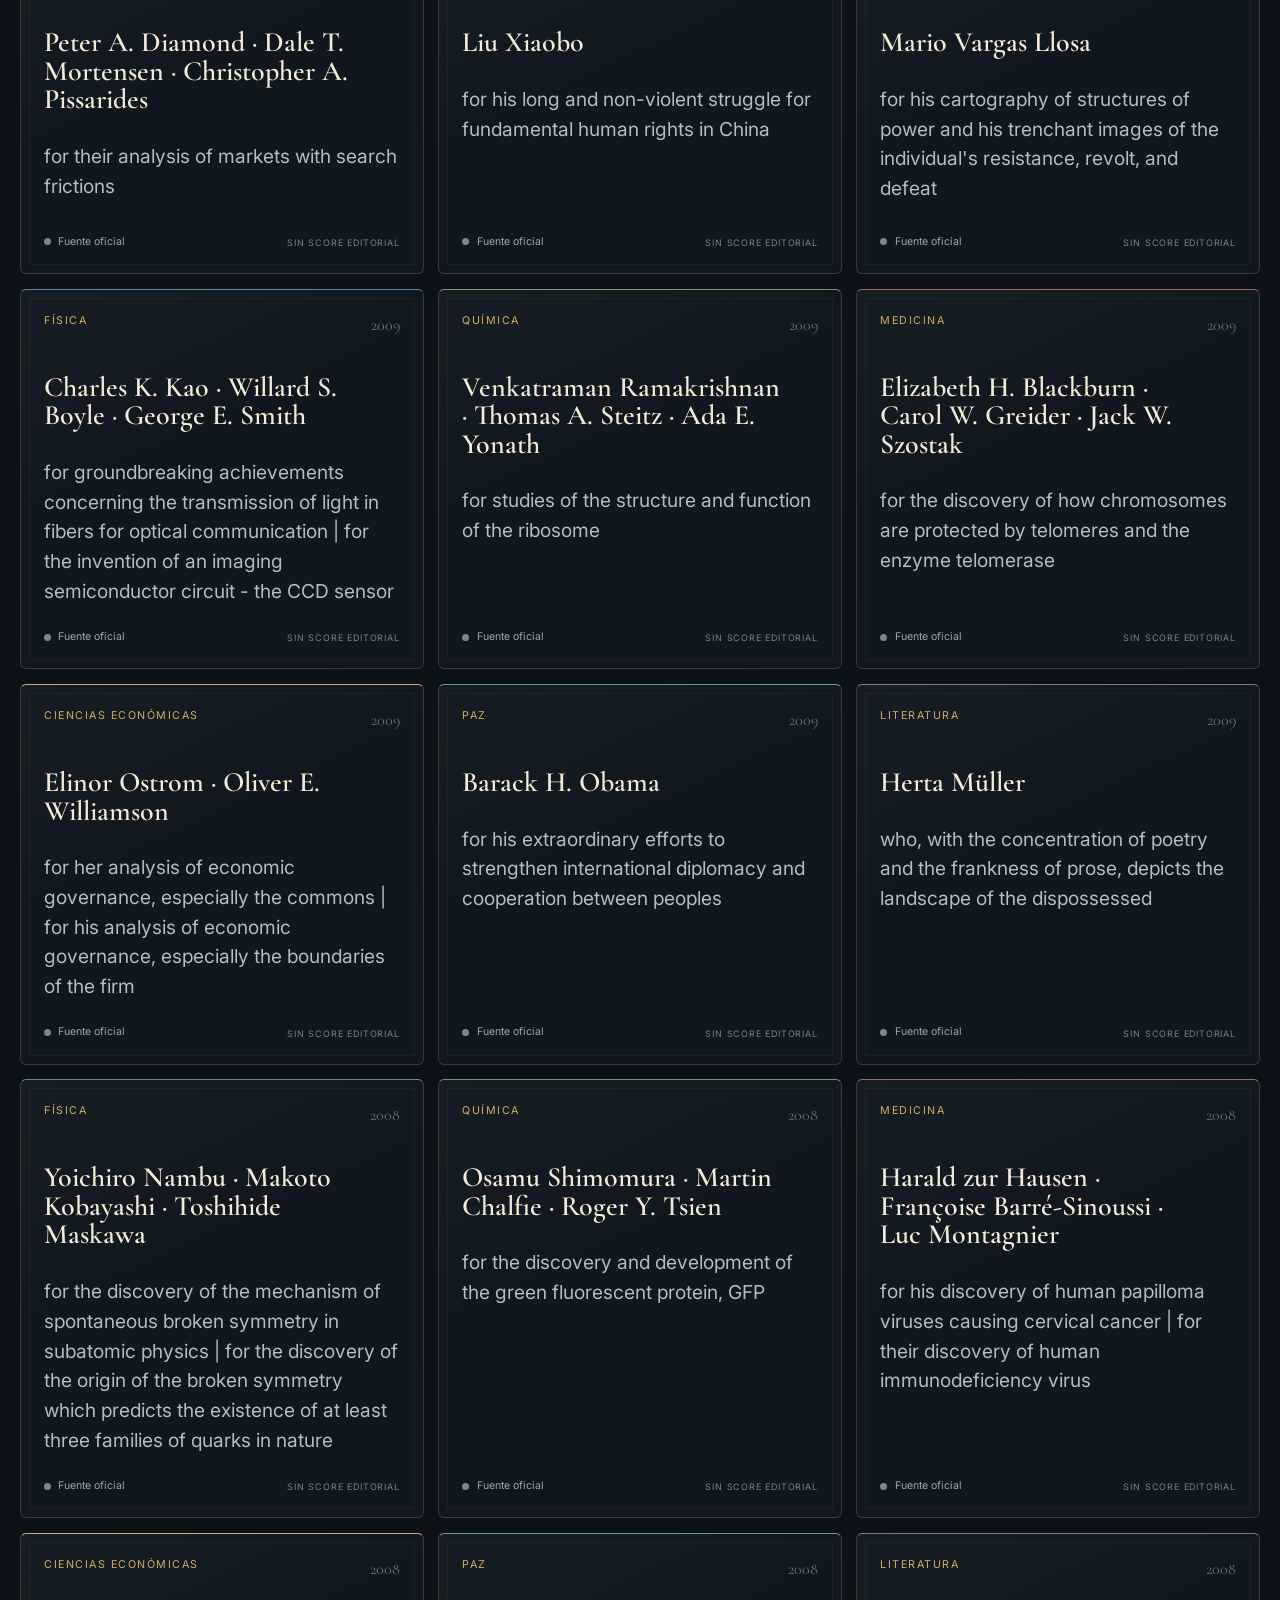
==== commit 15cc7f77: "feat: expand Nobel archive from 1995 to 2025" ====
--- a/index.html
+++ b/index.html
@@ -3,7 +3,7 @@
 <head>
   <meta charset="utf-8" />
   <meta name="viewport" content="width=device-width, initial-scale=1" />
-  <meta name="description" content="Nobel Data Lab: un museo vivo para explorar Nobel, modelos, evidencia y mecanismos interactivos." />
+  <meta name="description" content="Nobel Data Lab: 31 años de premios Nobel, 186 exhibiciones y un museo vivo para explorar evidencia, modelos y conexiones." />
   <meta name="theme-color" content="#0c1117" />
   <title>Nobel Data Lab · Museo Vivo de Ideas</title>
   <link rel="preconnect" href="https://fonts.googleapis.com" />
@@ -35,13 +35,14 @@
   <main id="main">
     <section class="hero" id="top">
       <div class="hero-copy">
-        <p class="eyebrow">Colección nocturna · 2021—2025</p>
+        <p class="eyebrow">Archivo longitudinal · 1995—2025</p>
         <h1>Cuando cae la noche,<br /><em>las ideas conversan.</em></h1>
-        <p class="hero-lede">Treinta Nobel dejan de ser vitrinas: ahora cada pieza abre una sala propia y las más fértiles permiten <strong>manipular el mecanismo</strong>.</p>
+        <p class="hero-lede">Ciento ochenta y seis ediciones Nobel dejan de ser vitrinas: cada pieza abre una sala propia y las más fértiles permiten <strong>manipular el mecanismo</strong>.</p>
         <div class="hero-actions">
           <a class="primary-button" href="#galeria">Entrar a la colección</a>
           <a class="text-link" href="exhibit.html?area=F%C3%ADsica&year=2024">Probar una exhibición viva →</a>
           <button class="text-button" id="random-exhibit" type="button">Sorpréndeme con una sala →</button>
+          <a class="text-link" href="data/nobel_laureates_1995_2025.csv" download>Descargar datos de laureados ↓</a>
         </div>
       </div>
       <div class="hero-installation" aria-label="Instalación visual de conceptos conectados">
@@ -49,16 +50,16 @@
           <div class="orbit orbit-a"><span class="orb">Memoria</span></div>
           <div class="orbit orbit-b"><span class="orb">Evidencia</span></div>
           <div class="orbit orbit-c"><span class="orb">Causalidad</span></div>
-          <div class="orrery-core"><span>30</span><small>Salas</small></div>
+          <div class="orrery-core"><span>186</span><small>Salas</small></div>
         </div>
-        <p class="installation-caption">Seis disciplinas · cinco años · cuatro mecanismos especializados · treinta puertas de entrada</p>
+        <p class="installation-caption">Seis disciplinas · treinta y un años · cuatro mecanismos especializados · un archivo factual trazable</p>
       </div>
     </section>
 
     <section class="stats-corridor" aria-label="Resumen de la colección">
-      <article><span>30</span><p>exhibiciones individuales</p></article>
-      <article><span>4</span><p>simuladores especializados</p></article>
-      <article><span>5</span><p>rutas conceptuales</p></article>
+      <article><span>186</span><p>ediciones área-año</p></article>
+      <article><span>376</span><p>registros premio-laureado</p></article>
+      <article><span>31</span><p>años completos</p></article>
       <article><span>1</span><p>catálogo como fuente</p></article>
     </section>
 
@@ -105,17 +106,18 @@
 
     <section class="section gallery" id="galeria">
       <div class="section-heading gallery-heading">
-        <div><p class="eyebrow">Gran Galería</p><h2>Treinta piezas. Treinta salas.</h2></div>
+        <div><p class="eyebrow">Gran Galería</p><h2>186 piezas.<br />31 años.</h2></div>
         <div class="gallery-search"><label for="search">Buscar en la colección</label><input id="search" type="search" placeholder="laureado, modelo, concepto…" autocomplete="off" /></div>
       </div>
       <div class="filters" aria-label="Filtros de la galería">
         <div class="filter-group" id="area-filters" aria-label="Filtrar por área"></div>
-        <div class="filter-group years" id="year-filters" aria-label="Filtrar por año"></div>
+        <div class="filter-group years" id="period-filters" aria-label="Filtrar por período"></div>
+        <label class="year-select" for="year-select">Año<select id="year-select"><option value="">Todos</option></select></label>
         <button class="filter-reset" id="reset-filters" type="button">Limpiar filtros</button>
       </div>
       <div class="gallery-meta">
-        <p><span id="result-count">30</span> piezas visibles</p>
-        <p class="legend"><span class="legend-dot direct"></span>Directa <span class="legend-dot method"></span>Metodológica <span class="legend-dot analogue"></span>Analógica</p>
+        <p><span id="result-count">186</span> piezas visibles</p>
+        <p class="legend"><span class="legend-dot direct"></span>Directa <span class="legend-dot method"></span>Metodológica <span class="legend-dot analogue"></span>Analógica <span class="legend-dot source"></span>Fuente oficial</p>
       </div>
       <div class="exhibit-grid" id="exhibit-grid" aria-live="polite"></div>
       <div class="empty-state" id="empty-state" hidden><span aria-hidden="true">◈</span><h3>Esta vitrina está vacía.</h3><p>Prueba otra combinación de sala, año o concepto.</p></div>
@@ -136,7 +138,7 @@
     <section class="section laboratory" id="laboratorio">
       <div class="section-heading">
         <div><p class="eyebrow">Salas que ya despertaron</p><h2>Lee menos.<br />Toca el mecanismo.</h2></div>
-        <p>Cuatro Nobel tienen simuladores especializados en navegador. Las otras 26 piezas abren una sala curatorial interactiva con lentes y conexiones calculadas.</p>
+        <p>Cuatro Nobel tienen simuladores especializados en navegador. Las otras 182 piezas abren una ficha viva; 156 esperan una curaduría profunda sin perder su registro factual oficial.</p>
       </div>
       <div class="lab-grid">
         <article class="lab-card"><div class="lab-badge">VIVA · 01</div><p class="lab-discipline">Física 2024</p><h3>Memoria de Hopfield</h3><p>Corrompe bits, observa la energía y deja que la red reconstruya el patrón.</p><a href="exhibit.html?area=F%C3%ADsica&year=2024">Entrar a Hopfield →</a></article>
--- a/assets/styles.css
+++ b/assets/styles.css
@@ -380,6 +380,8 @@
   transition: background .2s ease, border-color .2s ease, color .2s ease;
 }
 .filter-chip:hover, .filter-chip.active { border-color: var(--gold); color: var(--gold-light); background: rgba(209,173,101,.08); }
+.year-select { display: flex; align-items: center; gap: .45rem; color: var(--muted); font-size: .67rem; letter-spacing: .1em; text-transform: uppercase; }
+.year-select select { padding: .45rem 1.8rem .45rem .65rem; border: 1px solid var(--line); border-radius: 999px; background: #10171e; color: var(--paper); font-size: .72rem; }
 .filter-reset { margin-left: auto; border-style: dashed; }
 .filter-reset:hover { color: var(--ivory); border-color: #87929a; }
 .gallery-meta { display: flex; justify-content: space-between; align-items: center; color: var(--muted); font-size: .76rem; }
@@ -389,6 +391,7 @@
 .legend-dot.direct { background: var(--gold); }
 .legend-dot.method { background: #6f9b91; }
 .legend-dot.analogue { background: #8e758e; }
+.legend-dot.source { background: #7b8790; }
 
 .exhibit-grid { display: grid; grid-template-columns: repeat(3, 1fr); gap: .9rem; }
 .exhibit-card {
@@ -421,9 +424,11 @@
 .relation::before { content: ""; width: 7px; height: 7px; border-radius: 50%; background: var(--gold); }
 .relation.method::before { background: #6f9b91; }
 .relation.analogue::before { background: #8e758e; }
+.relation.source::before { background: #7b8790; }
 .score { display: flex; gap: 3px; }
 .score i { width: 14px; height: 3px; display: block; background: #2d353b; }
 .score i.on { background: var(--gold); }
+.score-source { color: #77838a; font-size: .56rem; letter-spacing: .09em; text-align: right; }
 .exhibit-link {
   position: absolute;
   inset: 0;
--- a/assets/exhibit.css
+++ b/assets/exhibit.css
@@ -204,6 +204,23 @@
 .generic-question small { color: var(--gold); letter-spacing: .1em; text-transform: uppercase; }
 .generic-question p { margin: .6rem 0 0; color: #a1aaaf; }
 .generic-control { margin-top: 1.6rem; padding: 1.1rem; border-left: 2px solid var(--gold); background: rgba(209,173,101,.035); }
+.source-modes { margin: 1.8rem 0 0; }
+.source-reading { margin-top: 1rem; padding: clamp(1.2rem, 3vw, 2rem); border: 1px solid var(--line); border-left: 2px solid var(--gold); background: rgba(209,173,101,.035); }
+.source-reading small { color: var(--gold); font-size: .65rem; letter-spacing: .12em; text-transform: uppercase; }
+.source-reading h4 { margin: .55rem 0; font: 600 clamp(1.5rem, 3vw, 2.2rem)/1 var(--serif); }
+.source-reading p { max-width: 850px; margin: 0; color: #a1aaaf; }
+
+.laureate-room { width: min(calc(100% - 2rem), var(--max)); margin: 0 auto; padding: 6rem 0; border-top: 1px solid var(--line); }
+.laureate-grid { display: grid; grid-template-columns: repeat(3, 1fr); gap: .8rem; }
+.laureate-card { min-height: 260px; padding: 1.4rem; display: flex; flex-direction: column; border: 1px solid var(--line); border-radius: 6px; background: linear-gradient(145deg, rgba(209,173,101,.04), transparent 48%), #101820; }
+.laureate-kind { margin: 0; color: var(--gold); font-size: .64rem; letter-spacing: .1em; text-transform: uppercase; }
+.laureate-card h3 { margin: 1rem 0 1.2rem; font: 600 1.8rem/1 var(--serif); }
+.laureate-card dl { margin: 0; display: grid; gap: .8rem; }
+.laureate-card dl div { padding-top: .7rem; border-top: 1px solid var(--line); }
+.laureate-card dt { color: #6f7a81; font-size: .62rem; letter-spacing: .08em; text-transform: uppercase; }
+.laureate-card dd { margin: .25rem 0 0; color: #a4adb2; font-size: .78rem; }
+.laureate-links { margin-top: auto; padding-top: 1.3rem; display: flex; flex-wrap: wrap; gap: 1rem; }
+.laureate-links a { color: var(--gold-light); font-size: .72rem; text-underline-offset: 4px; }
 
 .lens-room { border-top: 1px solid var(--line); }
 .lens-layout { display: grid; grid-template-columns: 250px 1fr; gap: 1rem; }
@@ -234,12 +251,14 @@
   .exhibit-hero, .stage-heading, .sim-shell, .lens-layout { grid-template-columns: 1fr; }
   .sim-controls { border-right: 0; border-bottom: 1px solid var(--line); }
   .related-grid { grid-template-columns: 1fr 1fr; }
+  .laureate-grid { grid-template-columns: 1fr 1fr; }
   .generic-question-grid { grid-template-columns: 1fr; }
 }
 
 @media (max-width: 620px) {
   .exhibit-hero { padding-top: 4.5rem; }
   .related-grid { grid-template-columns: 1fr; }
+  .laureate-grid { grid-template-columns: 1fr; }
   .metric-grid { grid-template-columns: 1fr; }
   .neuron-grid { gap: .35rem; }
   .pattern-row { grid-template-columns: 1fr; }
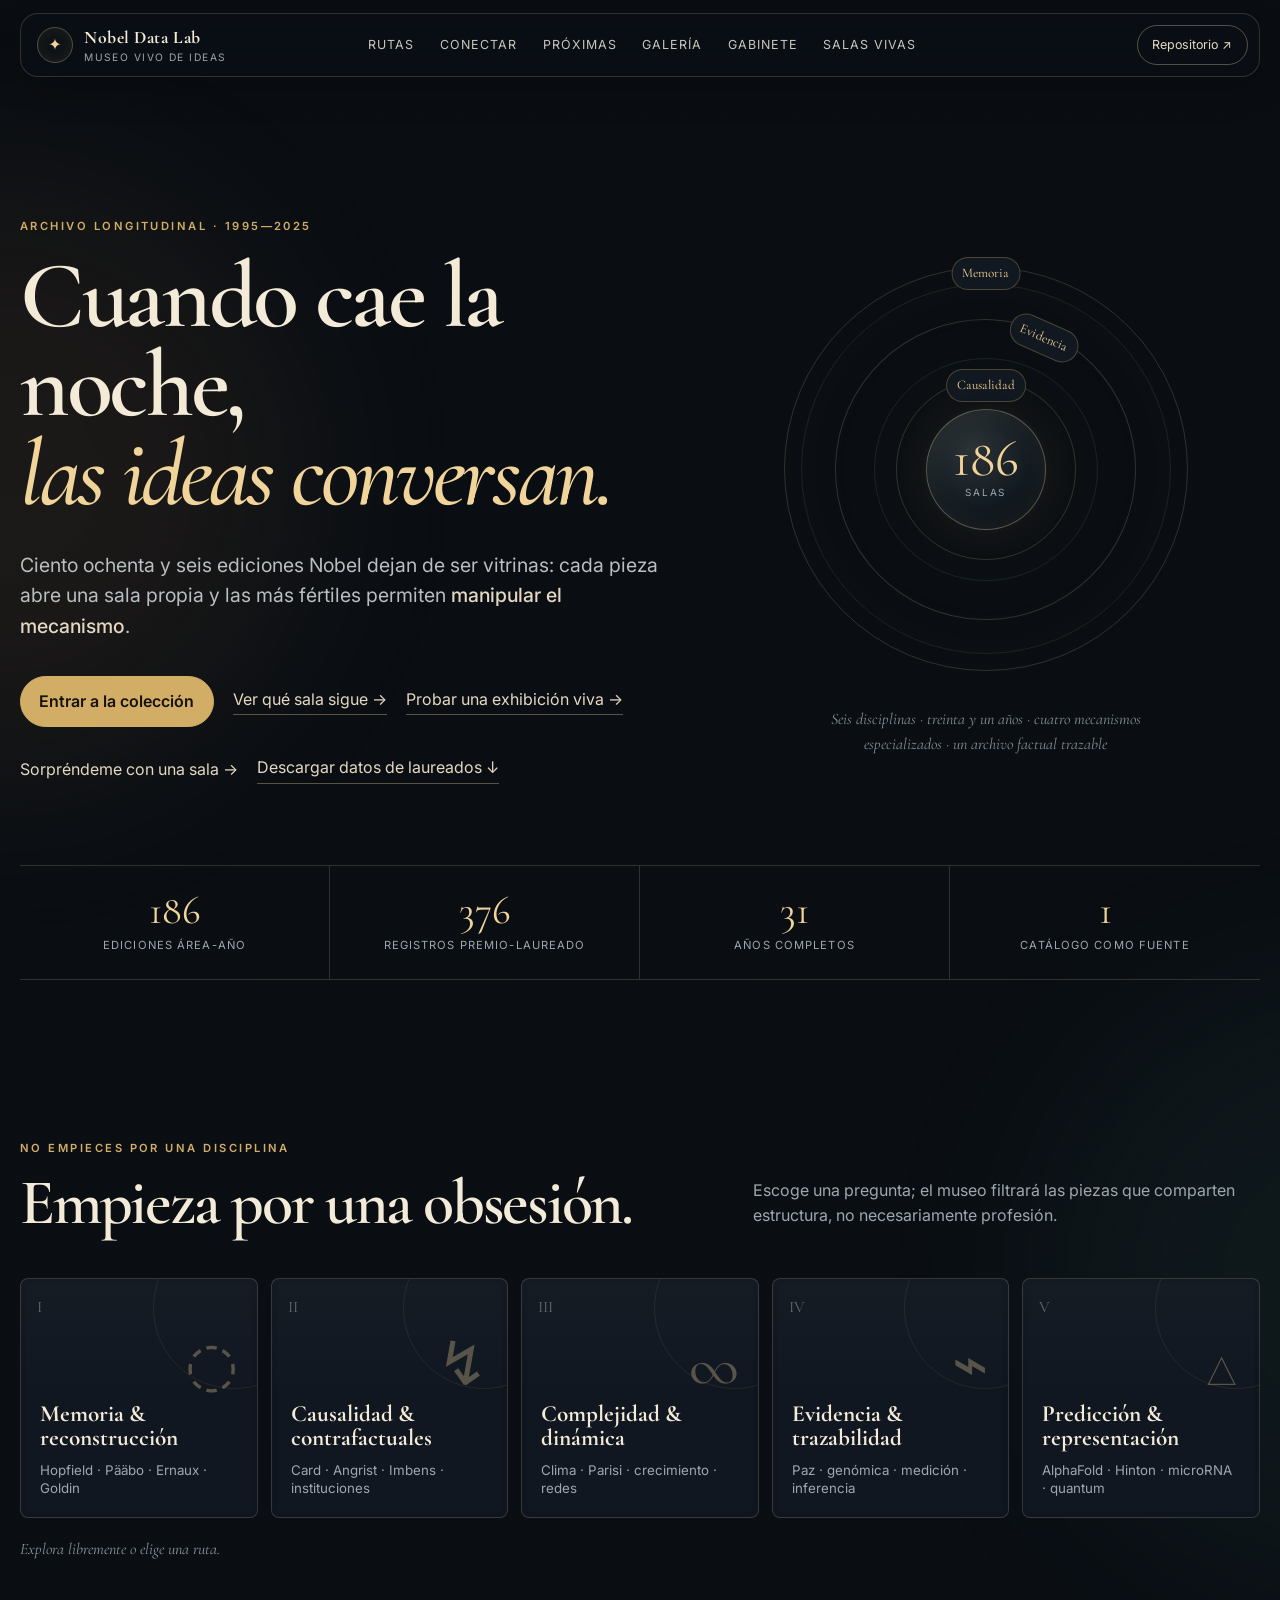
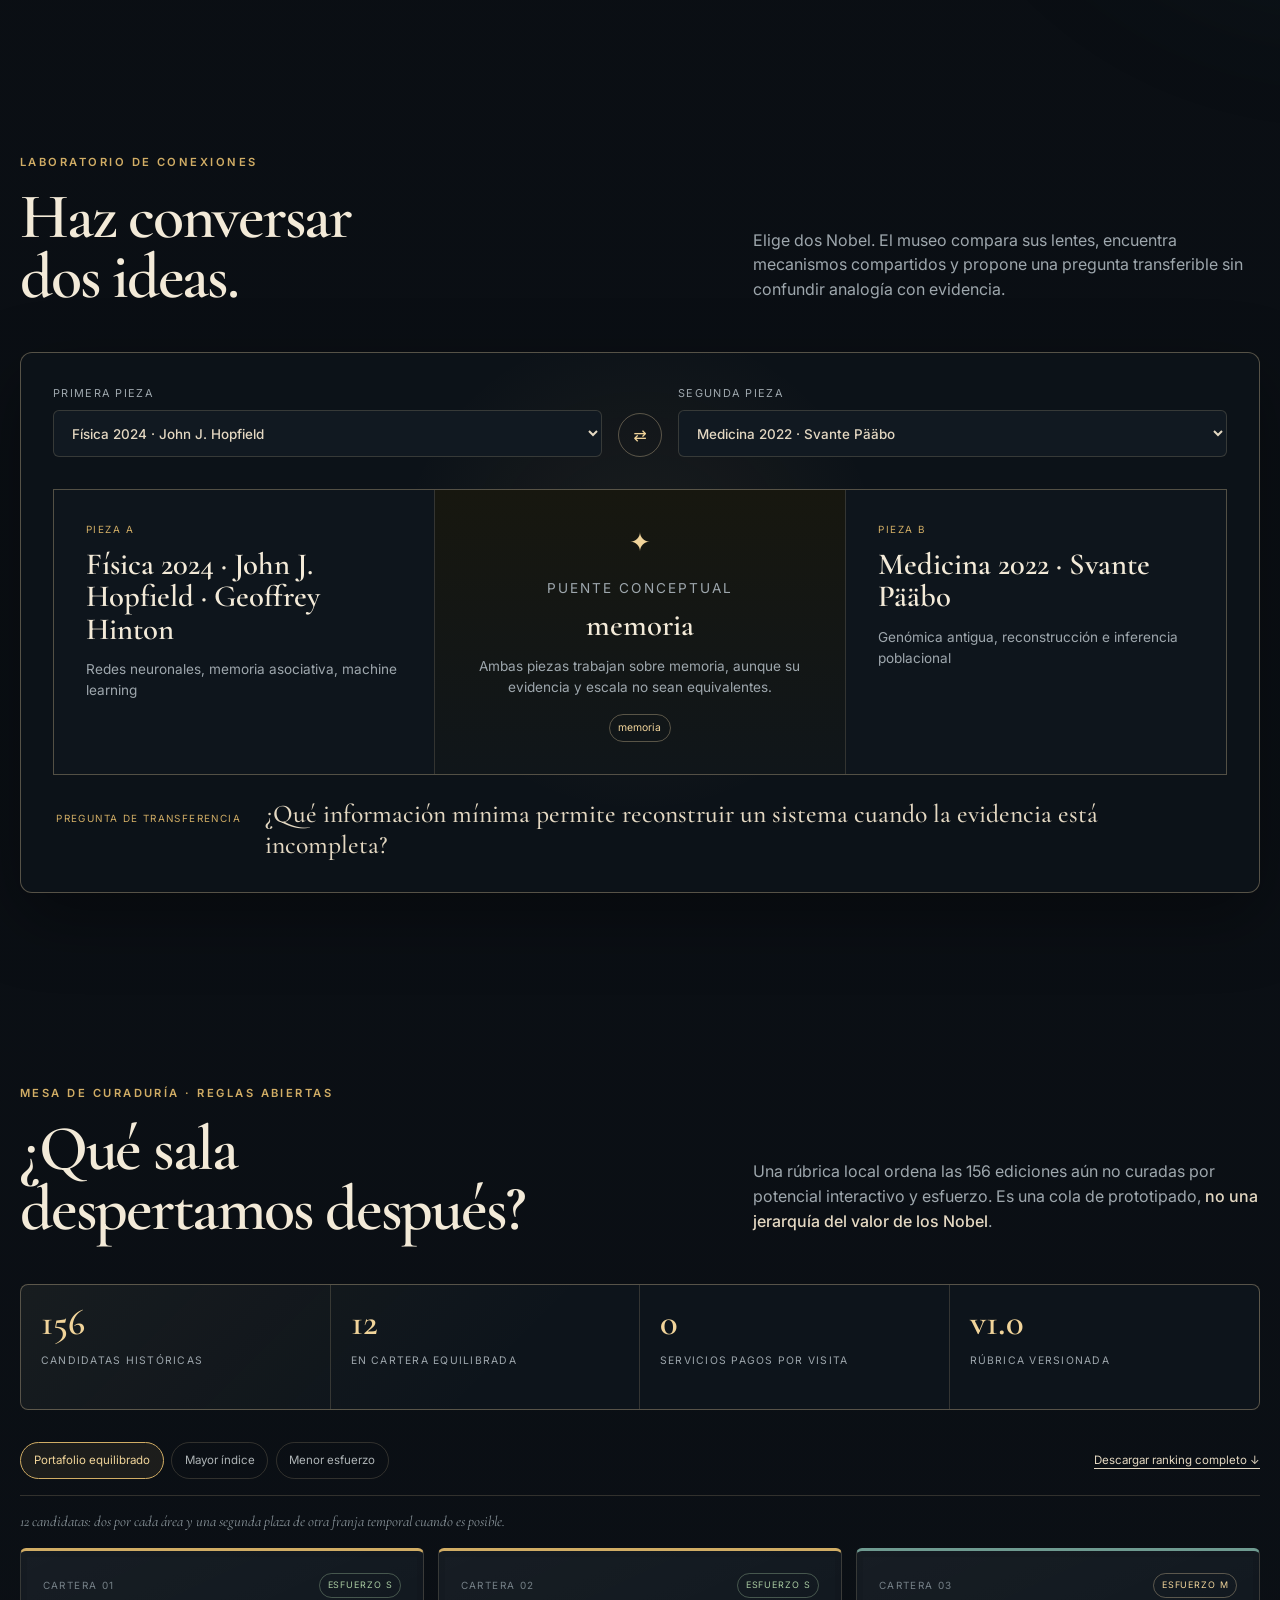
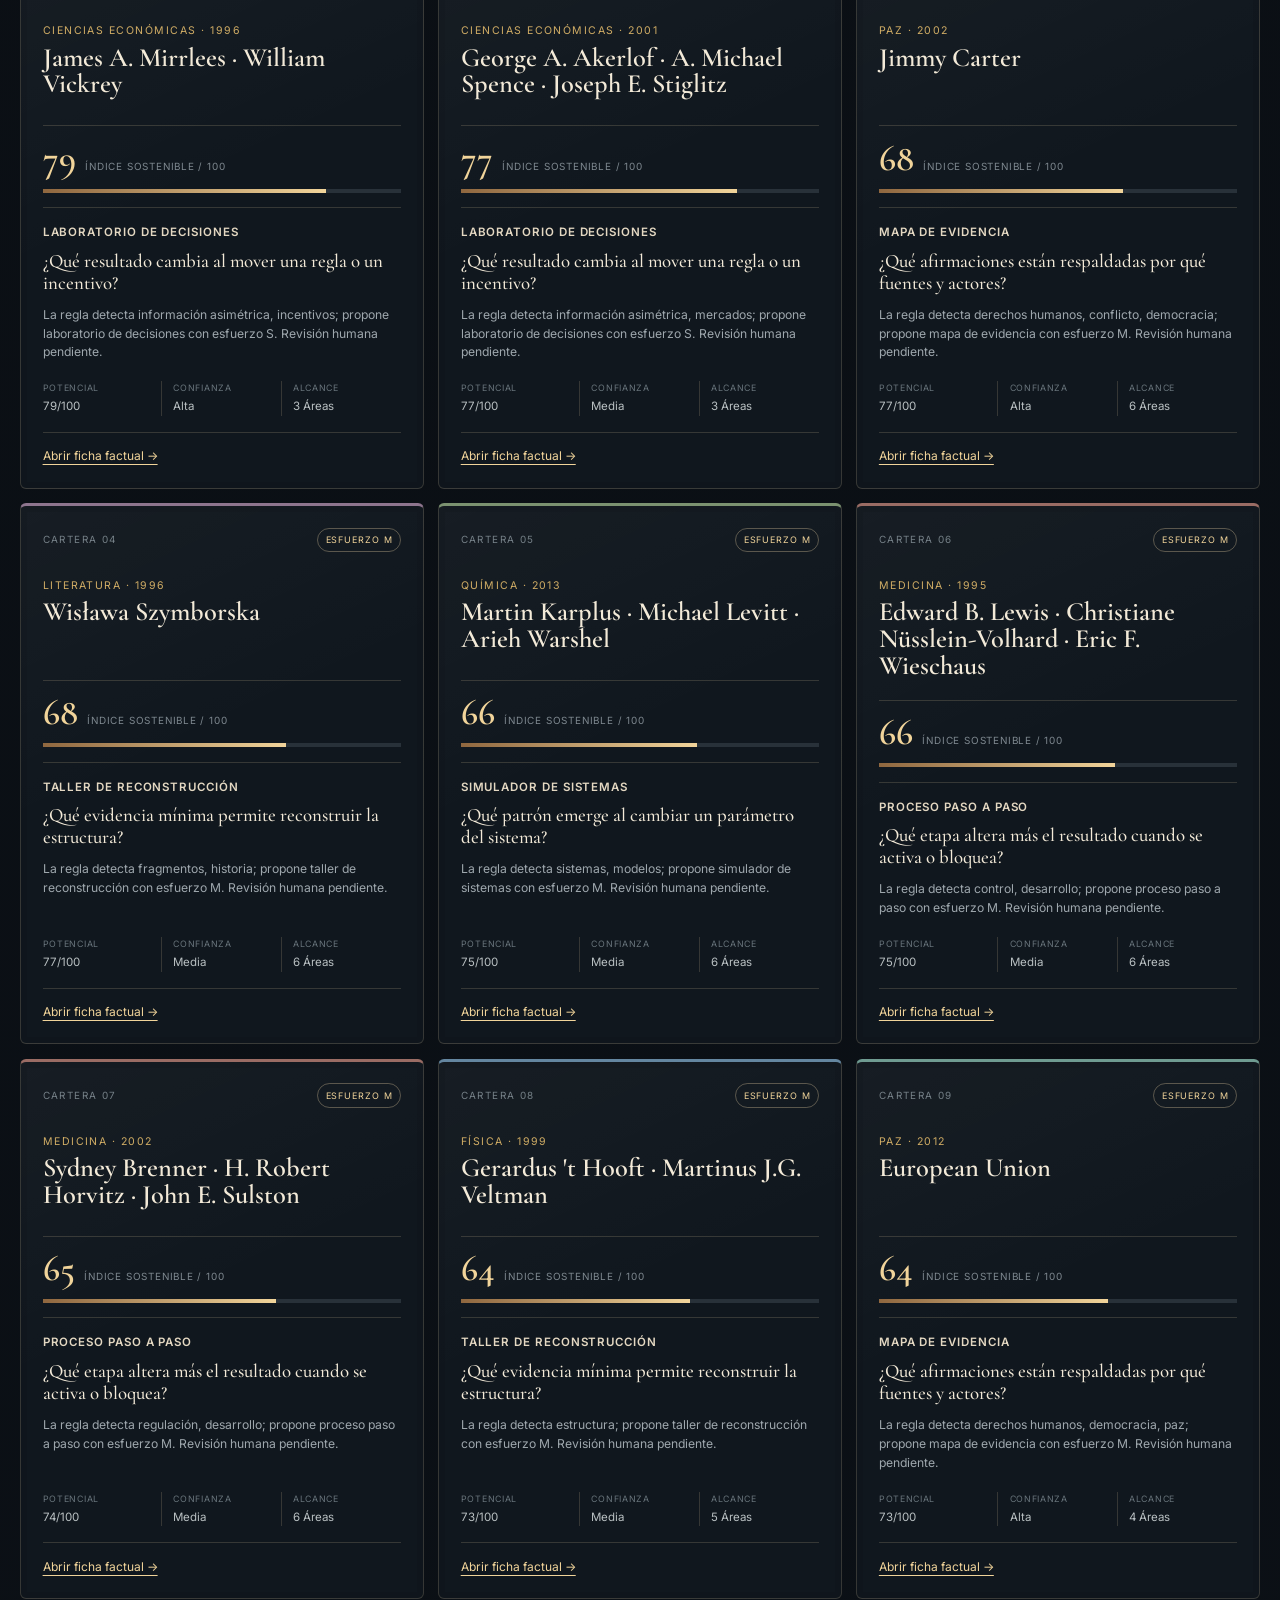
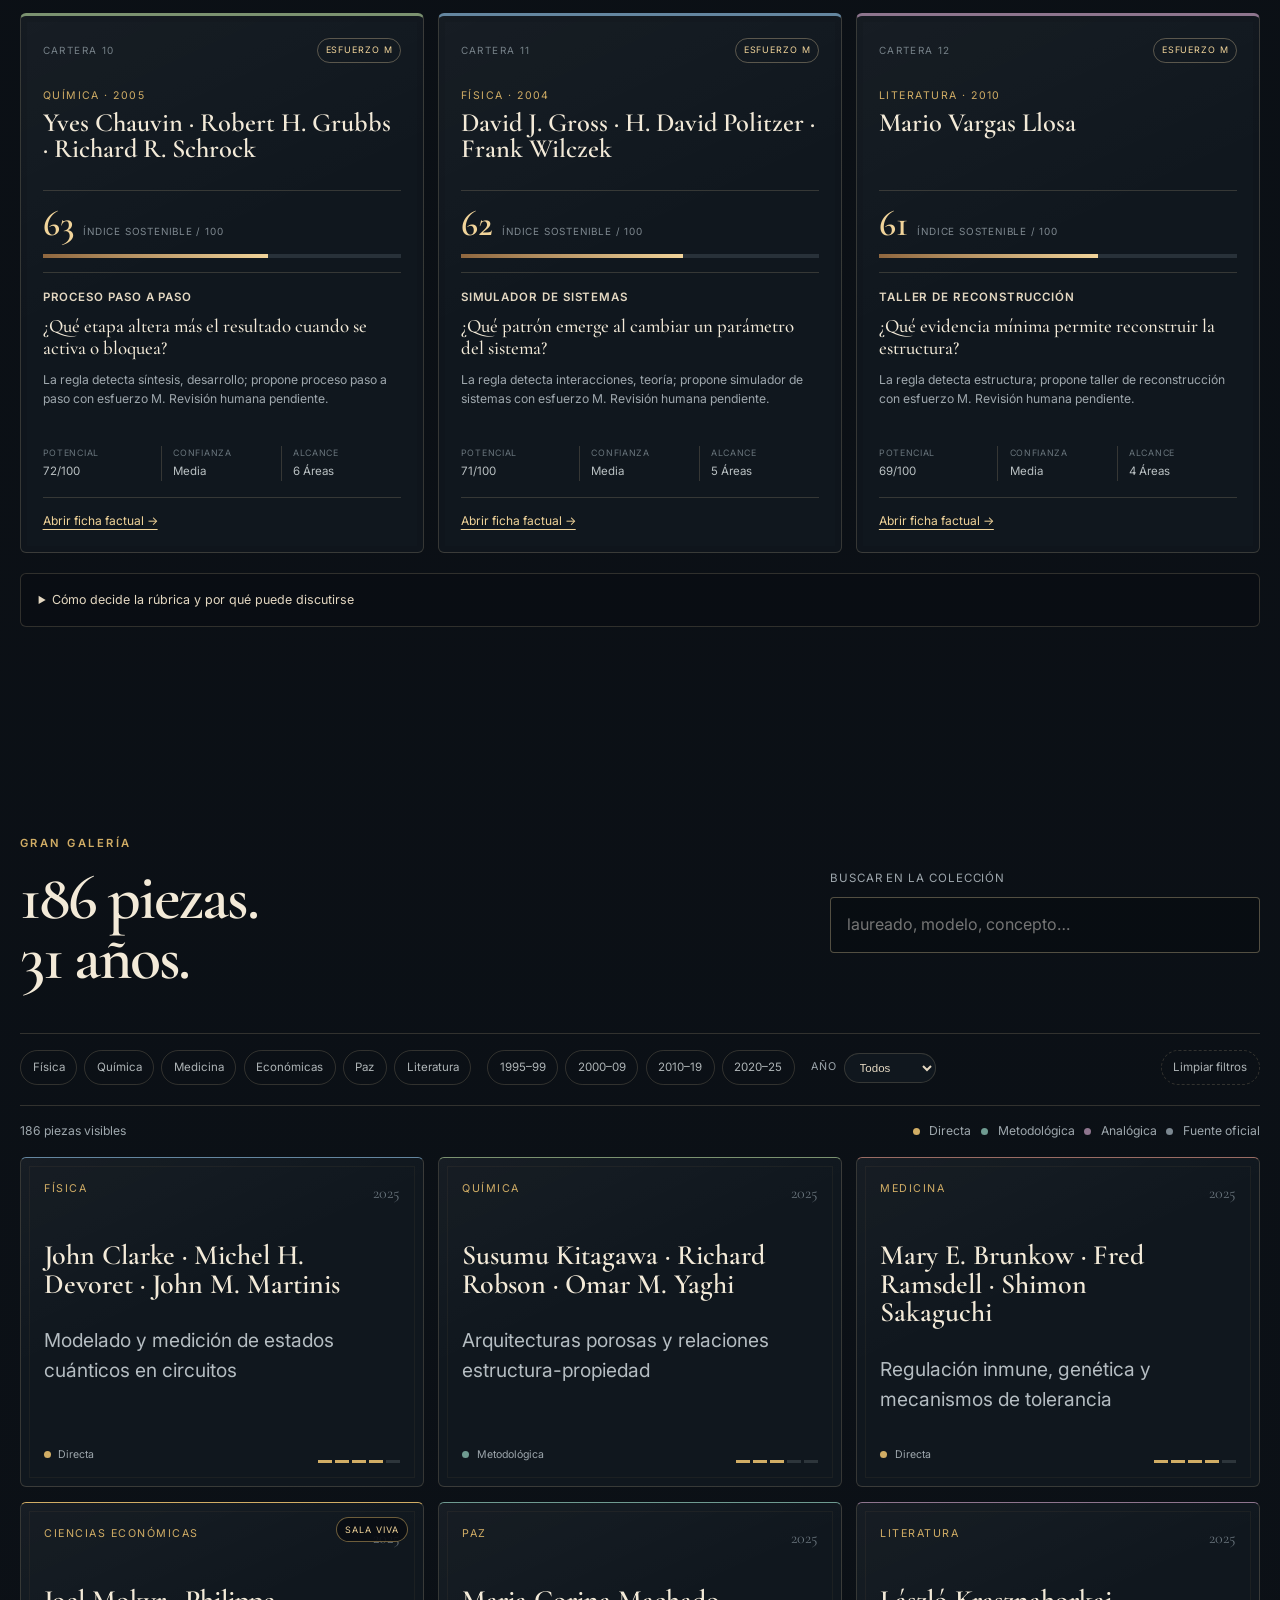
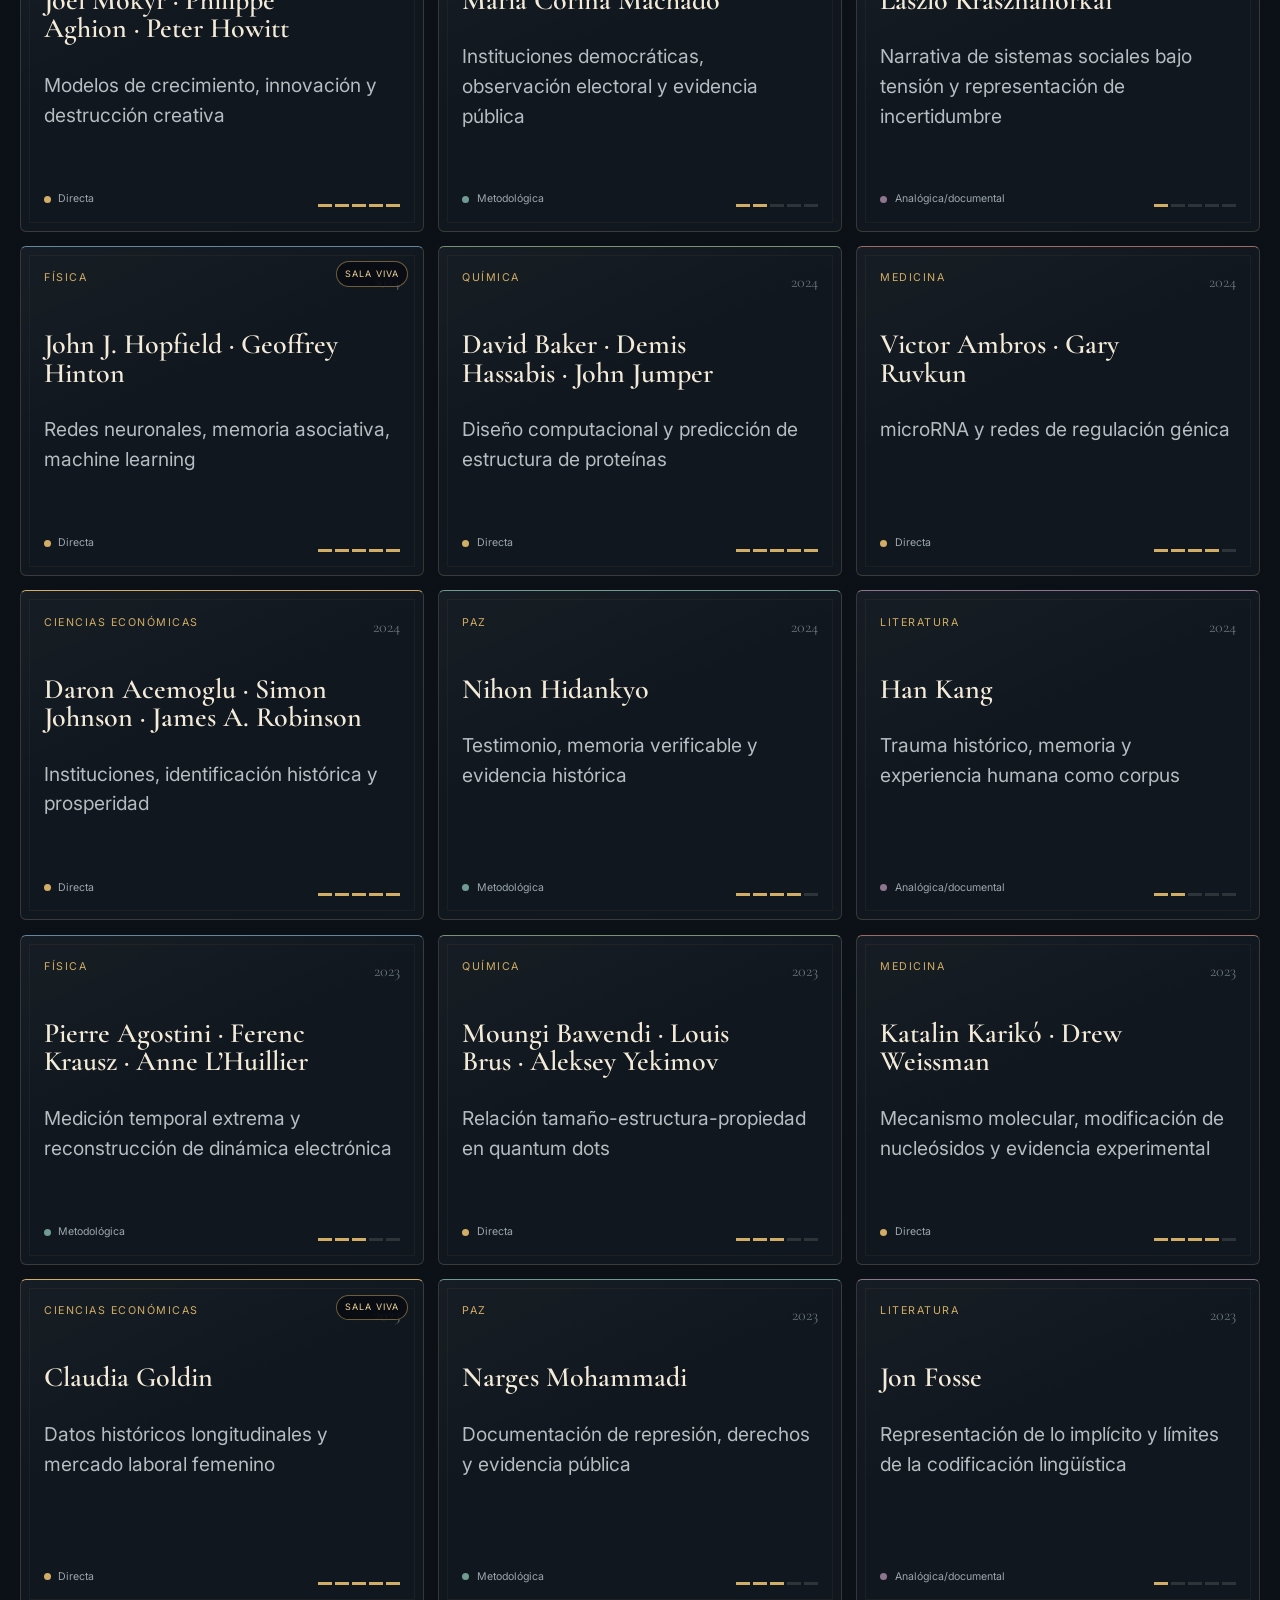
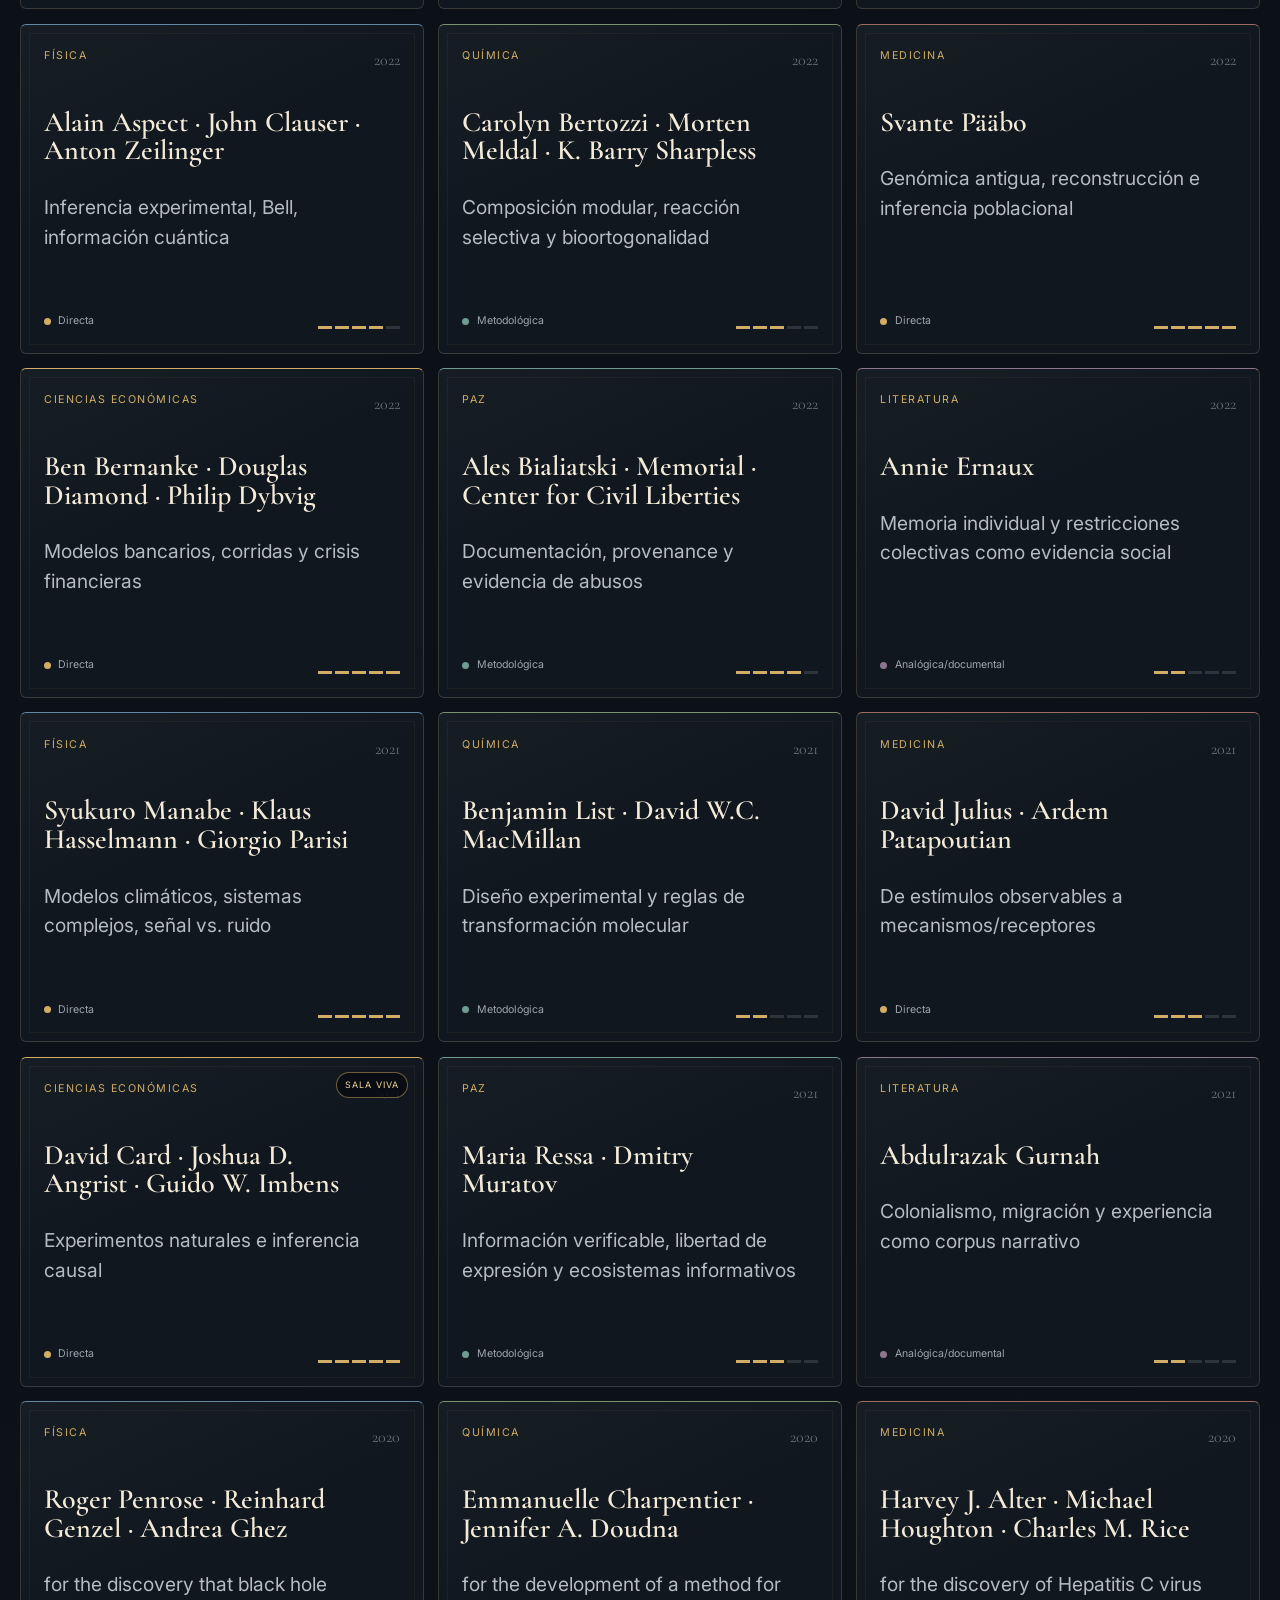
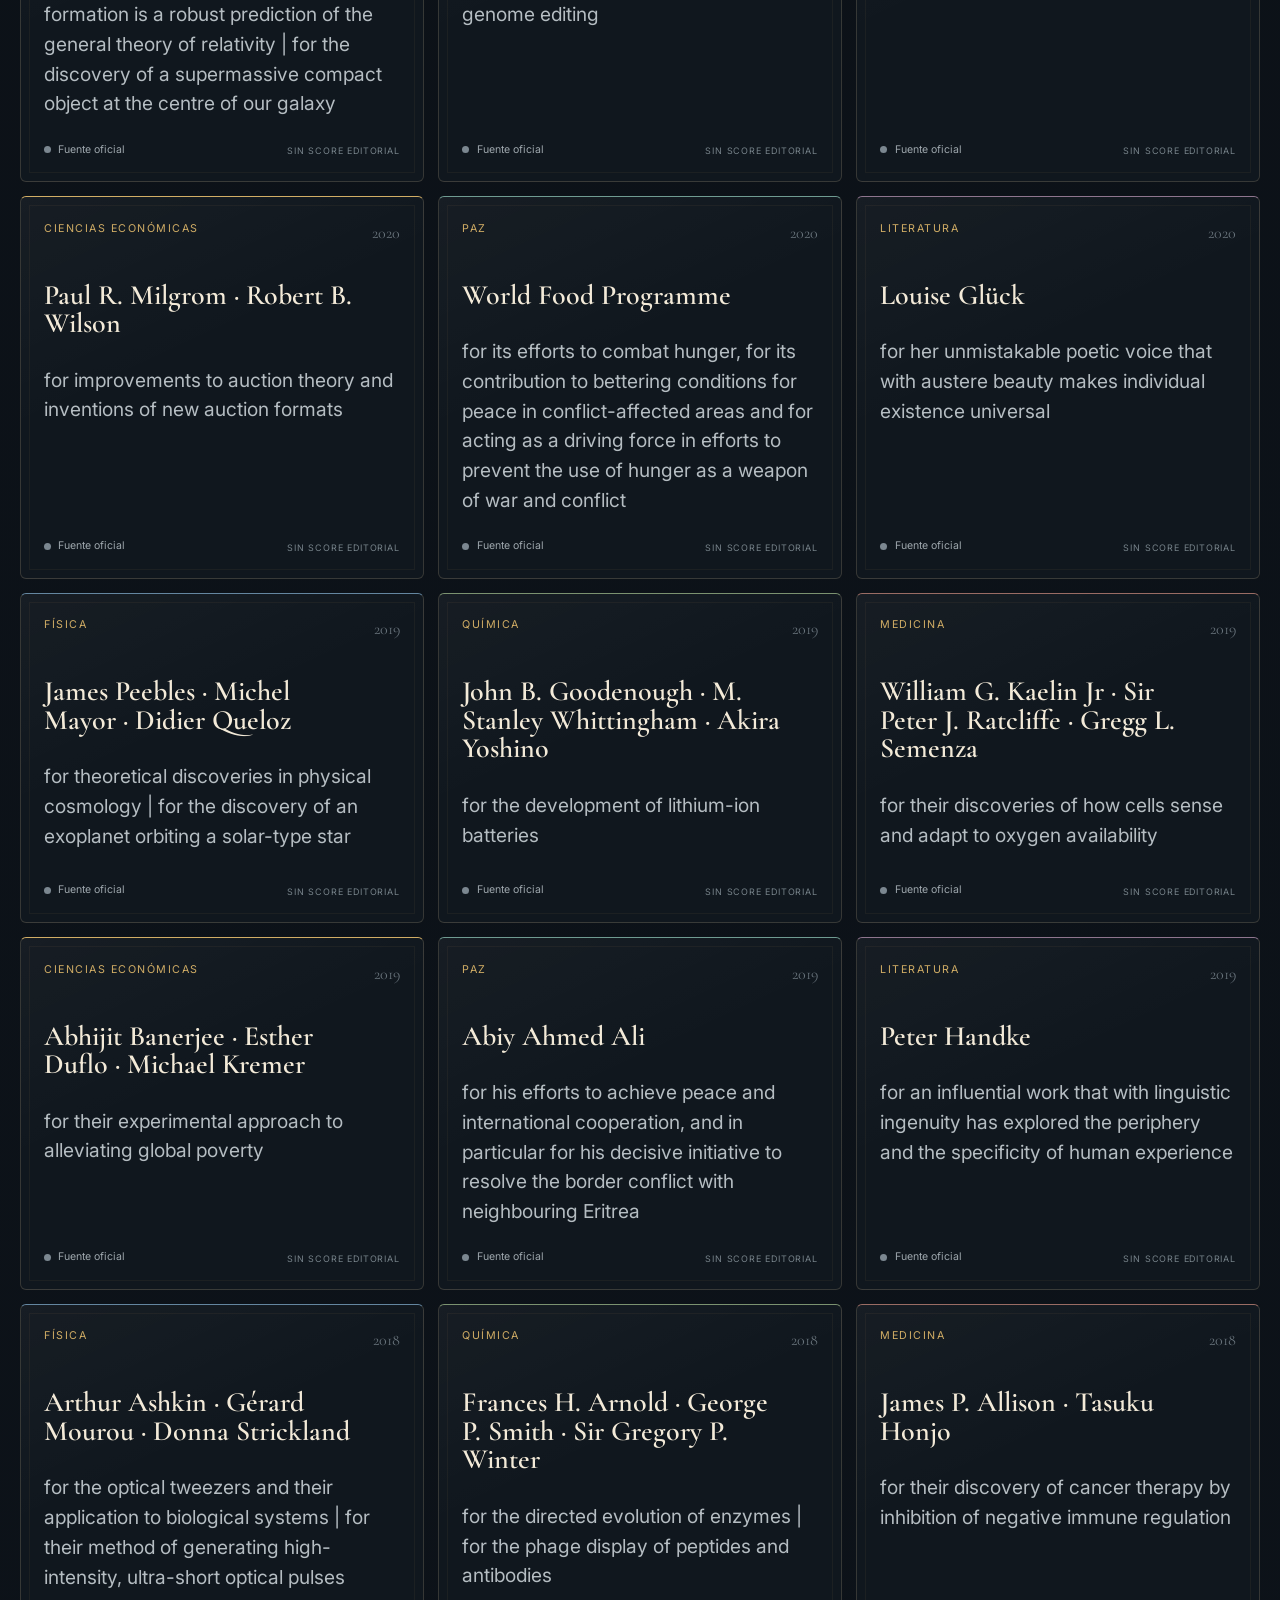
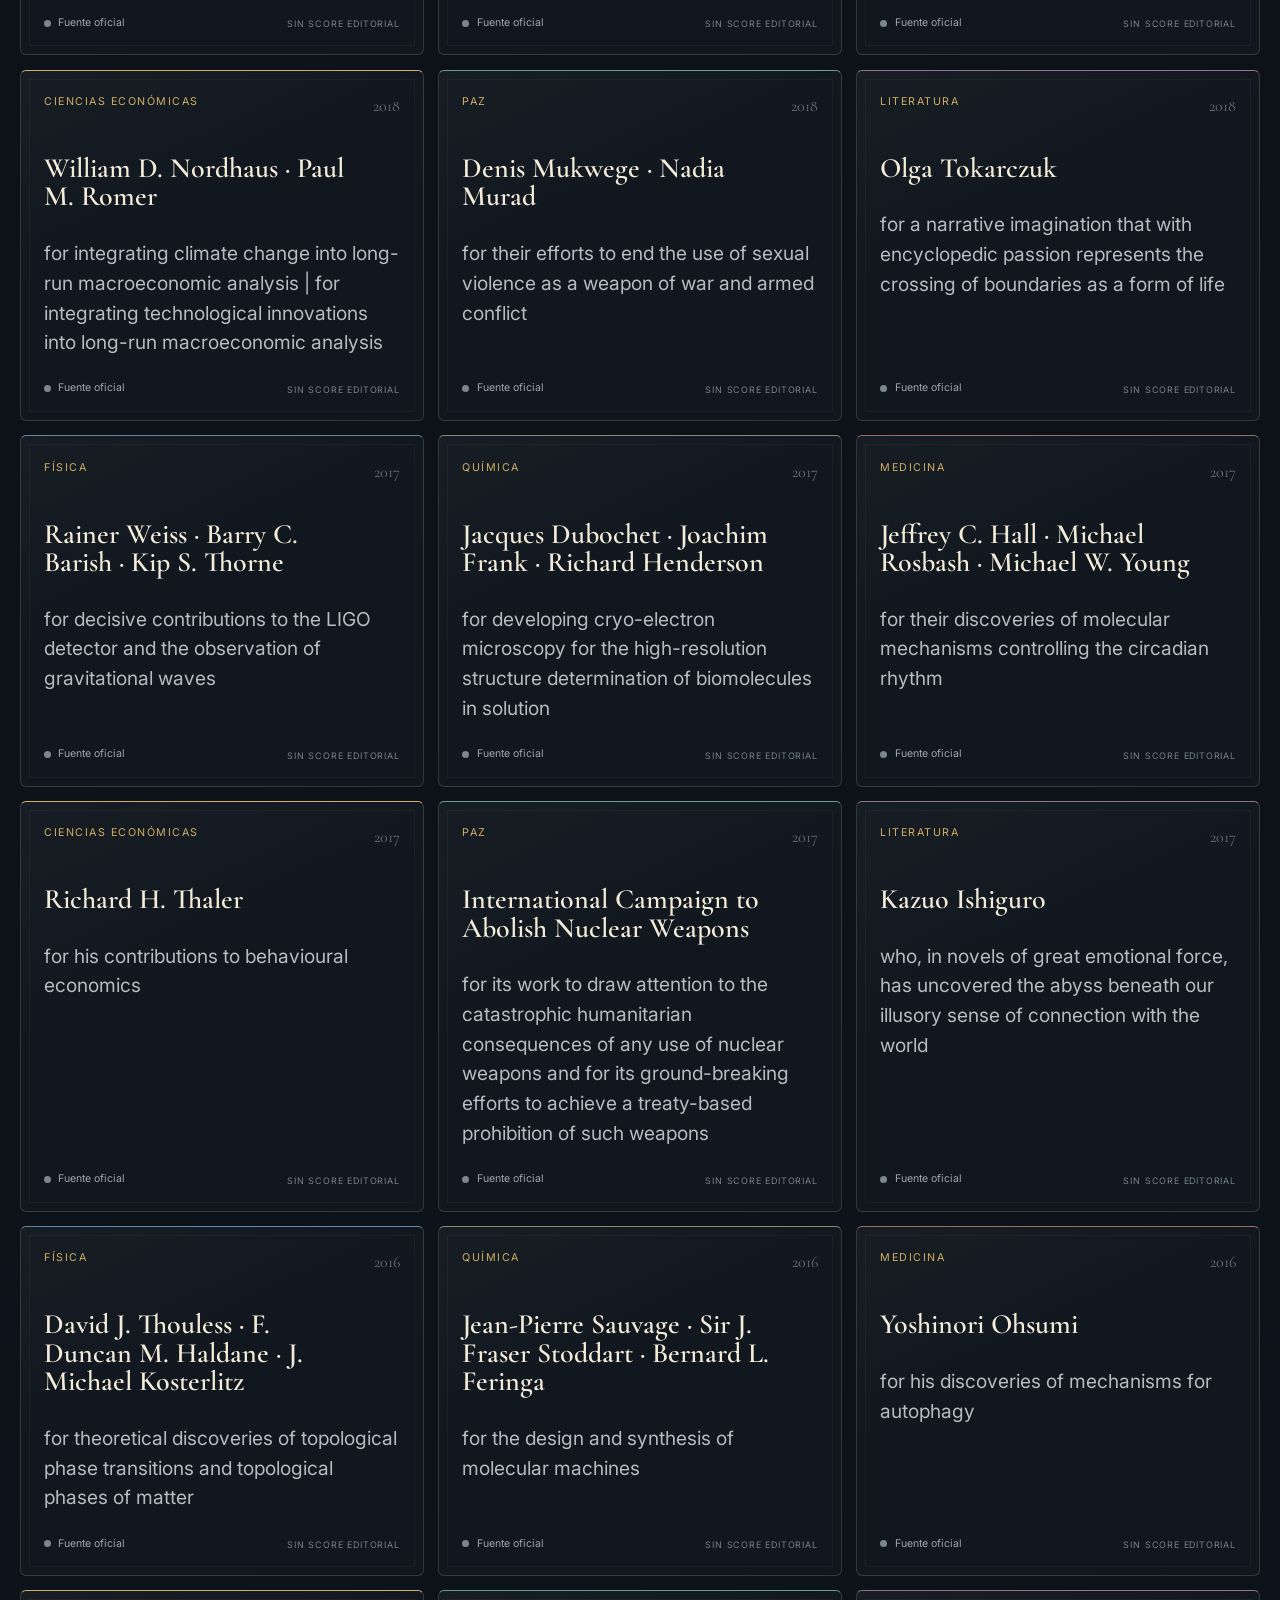
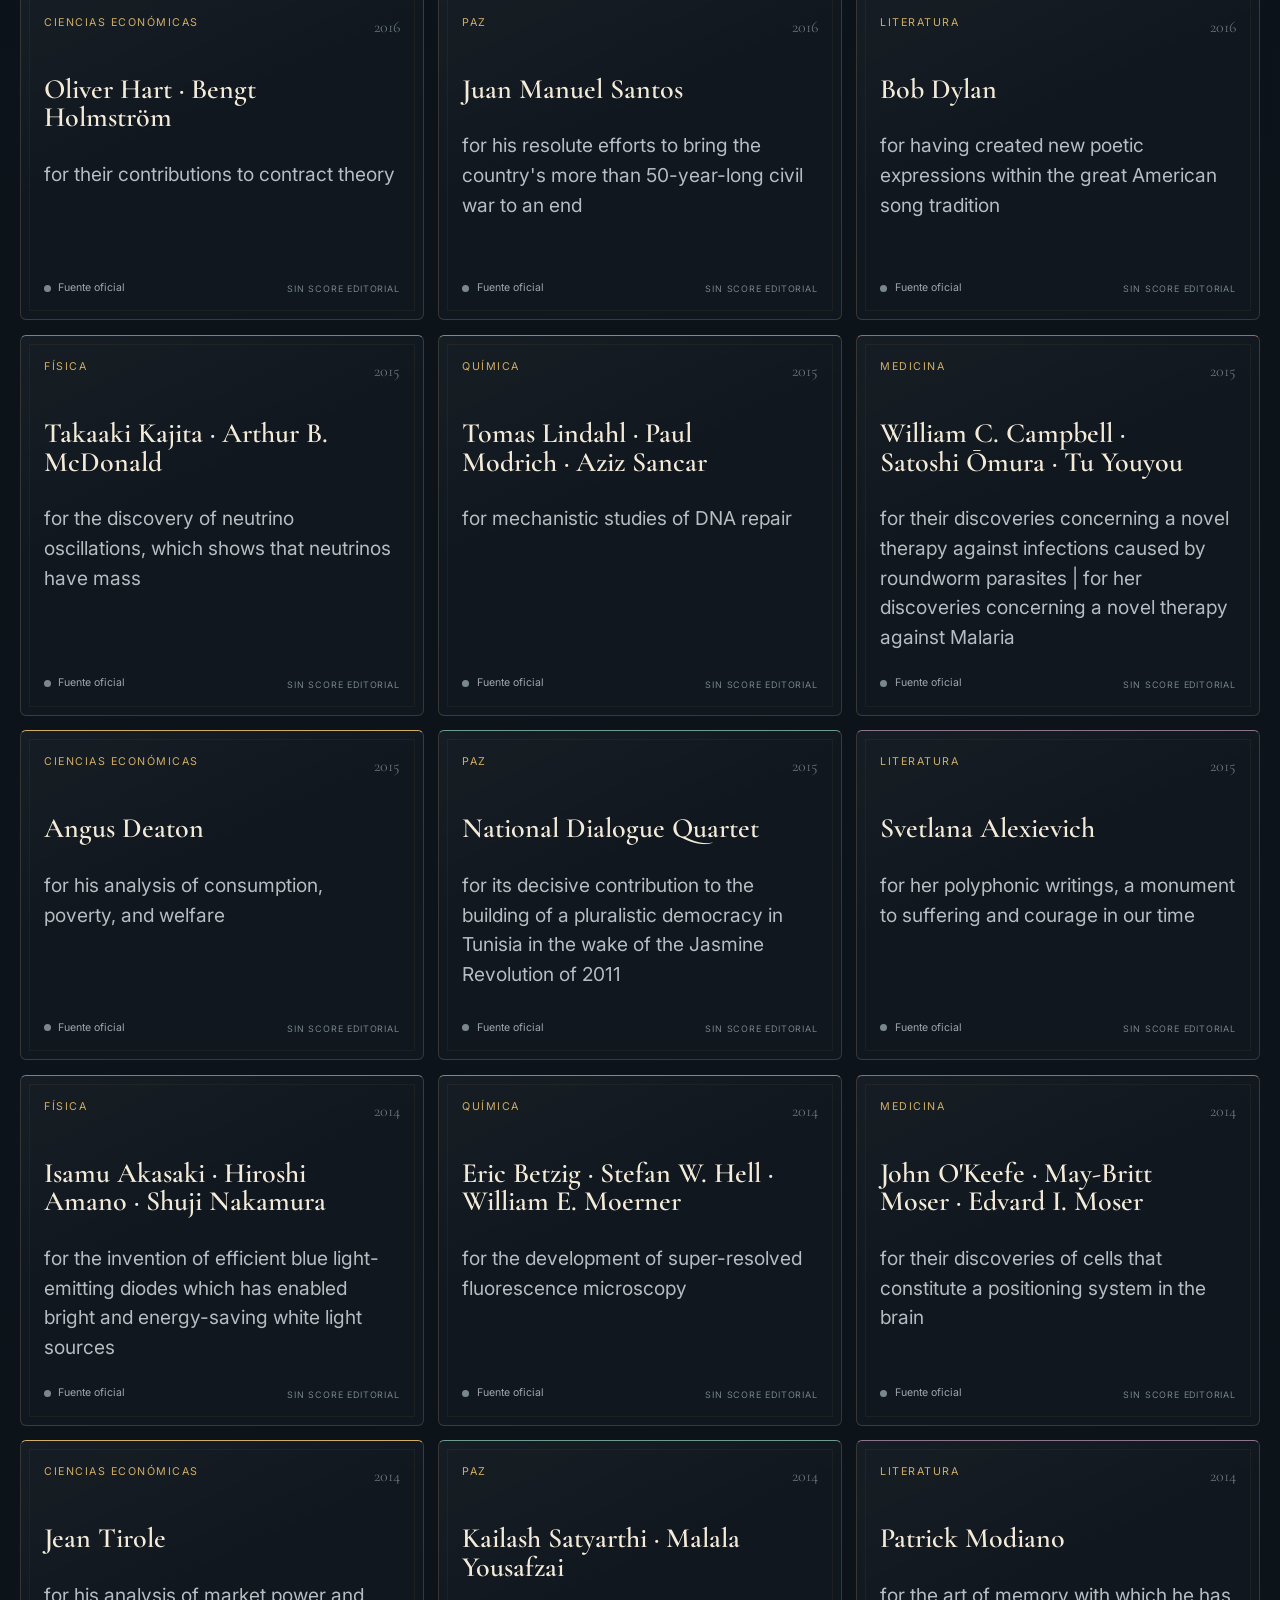
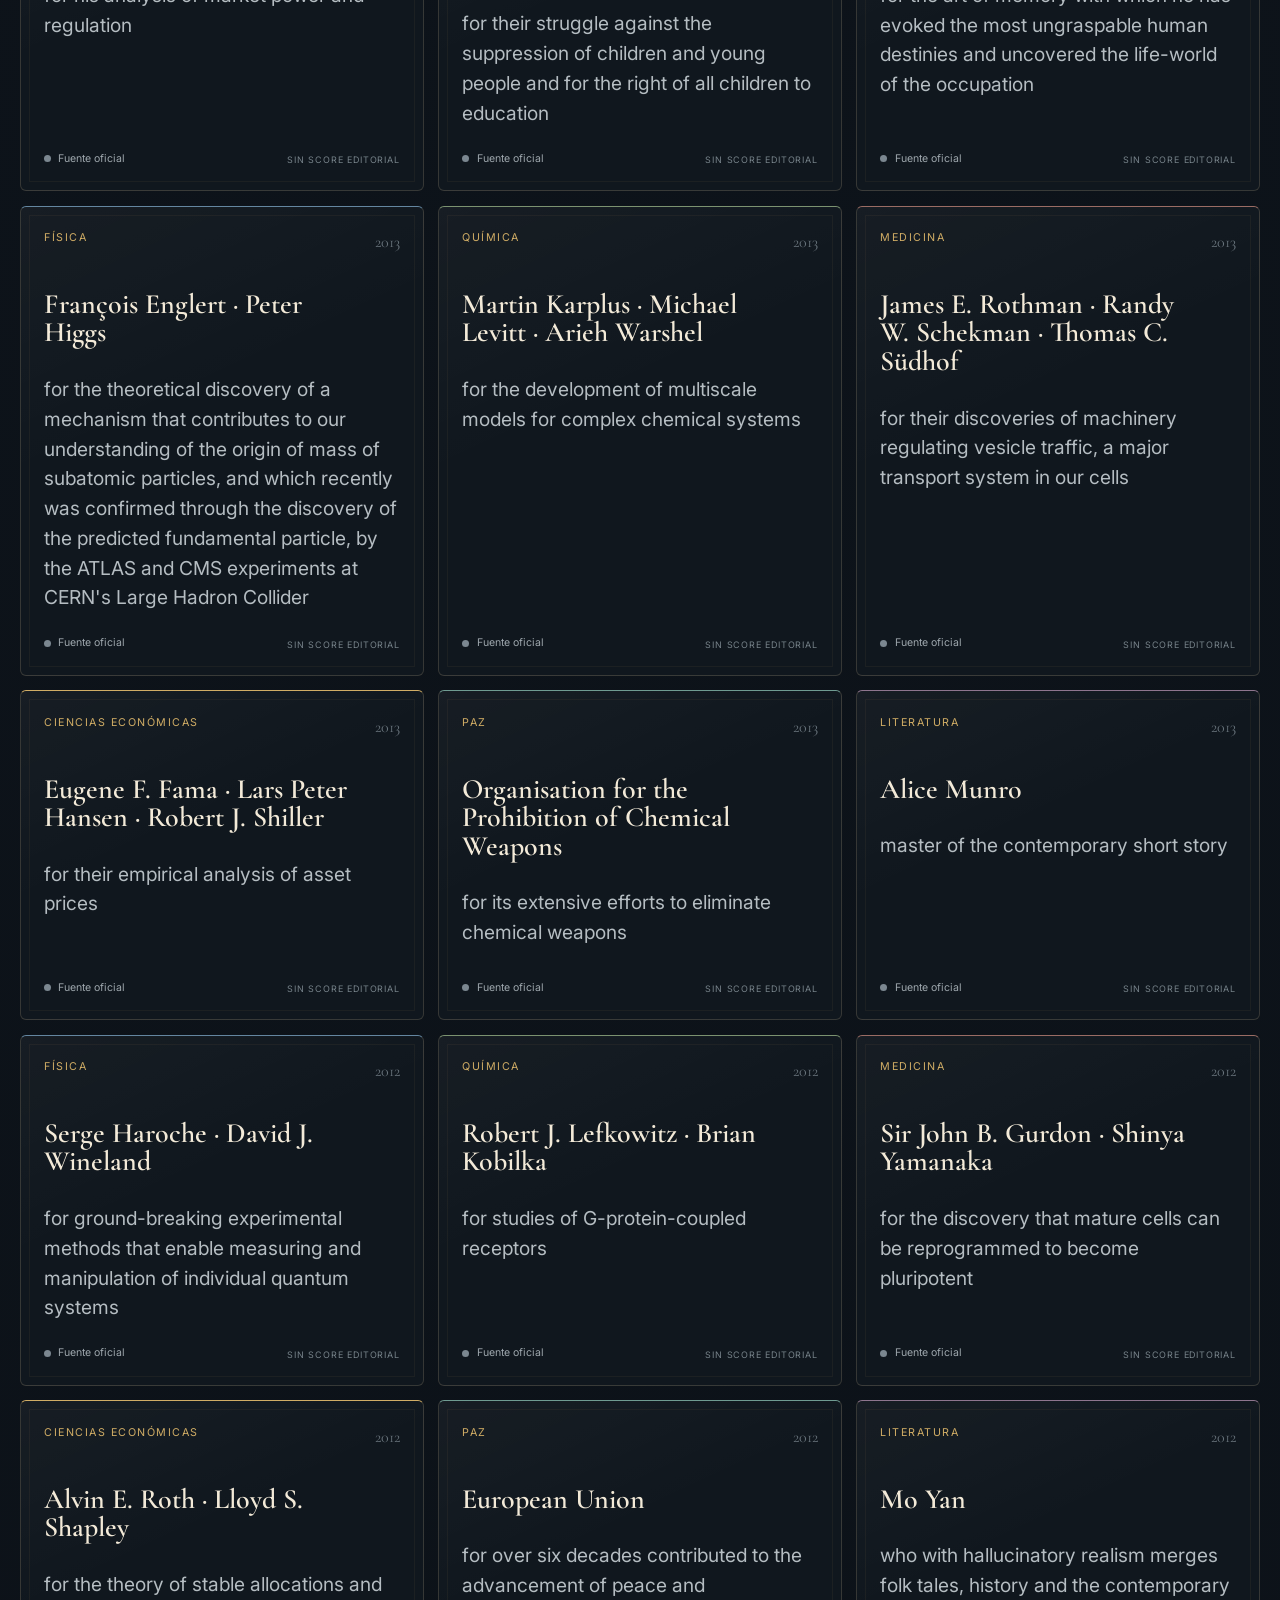
==== commit ca0a001b: "feat: add sustainable curatorial priority engine" ====
--- a/index.html
+++ b/index.html
@@ -3,7 +3,7 @@
 <head>
   <meta charset="utf-8" />
   <meta name="viewport" content="width=device-width, initial-scale=1" />
-  <meta name="description" content="Nobel Data Lab: 31 años de premios Nobel, 186 exhibiciones y un museo vivo para explorar evidencia, modelos y conexiones." />
+  <meta name="description" content="Nobel Data Lab: 31 años de premios Nobel, 186 exhibiciones y una cola curatorial abierta para decidir qué ideas convertir en salas interactivas." />
   <meta name="theme-color" content="#0c1117" />
   <title>Nobel Data Lab · Museo Vivo de Ideas</title>
   <link rel="preconnect" href="https://fonts.googleapis.com" />
@@ -25,6 +25,7 @@
     <nav class="main-nav" aria-label="Navegación principal">
       <a href="#rutas">Rutas</a>
       <a href="#conexiones">Conectar</a>
+      <a href="#prioridades">Próximas</a>
       <a href="#galeria">Galería</a>
       <a href="#gabinete">Gabinete</a>
       <a href="#laboratorio">Salas vivas</a>
@@ -40,6 +41,7 @@
         <p class="hero-lede">Ciento ochenta y seis ediciones Nobel dejan de ser vitrinas: cada pieza abre una sala propia y las más fértiles permiten <strong>manipular el mecanismo</strong>.</p>
         <div class="hero-actions">
           <a class="primary-button" href="#galeria">Entrar a la colección</a>
+          <a class="text-link" href="#prioridades">Ver qué sala sigue →</a>
           <a class="text-link" href="exhibit.html?area=F%C3%ADsica&year=2024">Probar una exhibición viva →</a>
           <button class="text-button" id="random-exhibit" type="button">Sorpréndeme con una sala →</button>
           <a class="text-link" href="data/nobel_laureates_1995_2025.csv" download>Descargar datos de laureados ↓</a>
@@ -104,6 +106,42 @@
       </div>
     </section>
 
+    <section class="section roadmap" id="prioridades" aria-labelledby="roadmap-title">
+      <div class="section-heading">
+        <div><p class="eyebrow">Mesa de curaduría · reglas abiertas</p><h2 id="roadmap-title">¿Qué sala<br />despertamos después?</h2></div>
+        <p>Una rúbrica local ordena las 156 ediciones aún no curadas por potencial interactivo y esfuerzo. Es una cola de prototipado, <strong>no una jerarquía del valor de los Nobel</strong>.</p>
+      </div>
+
+      <div class="roadmap-ledger" aria-label="Resumen de la priorización">
+        <article><span id="roadmap-candidate-count">156</span><p>candidatas históricas</p></article>
+        <article><span id="roadmap-portfolio-count">12</span><p>en cartera equilibrada</p></article>
+        <article><span>0</span><p>servicios pagos por visita</p></article>
+        <article><span>v1.0</span><p>rúbrica versionada</p></article>
+      </div>
+
+      <div class="roadmap-toolbar">
+        <div class="roadmap-tabs" role="group" aria-label="Ordenar candidatas a nuevas salas">
+          <button class="roadmap-tab active" type="button" data-roadmap-mode="portfolio" aria-pressed="true">Portafolio equilibrado</button>
+          <button class="roadmap-tab" type="button" data-roadmap-mode="priority" aria-pressed="false">Mayor índice</button>
+          <button class="roadmap-tab" type="button" data-roadmap-mode="effort" aria-pressed="false">Menor esfuerzo</button>
+        </div>
+        <a class="roadmap-download" href="data/nobel_room_candidates_1995_2020.csv" download>Descargar ranking completo ↓</a>
+      </div>
+      <p class="roadmap-status" id="roadmap-status" aria-live="polite">Cargando la cola curatorial…</p>
+      <div class="roadmap-grid" id="roadmap-grid" aria-live="polite" aria-busy="true"></div>
+      <div class="roadmap-error" id="roadmap-error" hidden><strong>La mesa curatorial no respondió.</strong><span>La galería factual sigue disponible.</span></div>
+
+      <details class="roadmap-method">
+        <summary>Cómo decide la rúbrica y por qué puede discutirse</summary>
+        <div class="method-grid">
+          <p><strong>Potencial · 100</strong><span>Mecanismo 30 · interacción 25 · transferencia 20 · fuente 15 · alcance 10.</span></p>
+          <p><strong>Índice sostenible</strong><span>Aplica al potencial un factor de esfuerzo: S × 1,00 · M × 0,88 · L × 0,74.</span></p>
+          <p><strong>Portafolio · 12</strong><span>Elige dos candidatas por área y busca otra década para la segunda plaza.</span></p>
+          <p><strong>Límite explícito</strong><span>Las palabras clave orientan el siguiente prototipo; una persona debe revisar fuente, sensibilidad y diseño antes de publicar una sala.</span></p>
+        </div>
+      </details>
+    </section>
+
     <section class="section gallery" id="galeria">
       <div class="section-heading gallery-heading">
         <div><p class="eyebrow">Gran Galería</p><h2>186 piezas.<br />31 años.</h2></div>
--- a/assets/styles.css
+++ b/assets/styles.css
@@ -303,6 +303,85 @@
 .transfer-question { display: grid; grid-template-columns: auto 1fr; gap: 1.5rem; align-items: baseline; margin: 0; padding: 1.5rem .2rem 0; }
 .transfer-question span { color: var(--gold); font-size: .62rem; letter-spacing: .14em; text-transform: uppercase; }
 .transfer-question strong { font: 500 clamp(1.2rem, 2vw, 1.65rem)/1.2 var(--serif); color: var(--paper); }
+
+.roadmap { padding-top: 7rem; }
+.roadmap .section-heading strong { color: var(--paper); font-weight: 500; }
+.roadmap-ledger {
+  display: grid;
+  grid-template-columns: repeat(4, 1fr);
+  border: 1px solid var(--line-strong);
+  border-radius: 8px;
+  background: linear-gradient(135deg, rgba(209,173,101,.055), transparent 42%), #0d141b;
+  overflow: hidden;
+}
+.roadmap-ledger article { min-height: 124px; padding: 1.25rem; border-right: 1px solid var(--line); }
+.roadmap-ledger article:last-child { border-right: 0; }
+.roadmap-ledger span { display: block; color: var(--gold-light); font: 600 2.3rem/1 var(--serif); }
+.roadmap-ledger p { margin: .7rem 0 0; color: var(--muted); font-size: .65rem; letter-spacing: .12em; text-transform: uppercase; }
+.roadmap-toolbar { display: flex; align-items: center; justify-content: space-between; gap: 1rem; margin-top: 2rem; padding-bottom: 1rem; border-bottom: 1px solid var(--line); }
+.roadmap-tabs { display: flex; flex-wrap: wrap; gap: .45rem; }
+.roadmap-tab {
+  padding: .55rem .8rem;
+  border: 1px solid var(--line);
+  border-radius: 999px;
+  background: transparent;
+  color: #aeb4b6;
+  font-size: .72rem;
+  cursor: pointer;
+}
+.roadmap-tab:hover, .roadmap-tab.active { border-color: var(--gold); background: rgba(209,173,101,.09); color: var(--gold-light); }
+.roadmap-download { color: var(--paper); font-size: .72rem; text-underline-offset: 4px; white-space: nowrap; }
+.roadmap-status { min-height: 1.25rem; margin: 1rem 0; color: #89949a; font: italic .92rem var(--serif); }
+.roadmap-grid { display: grid; grid-template-columns: repeat(3, 1fr); gap: .9rem; }
+.candidate-card {
+  min-height: 540px;
+  padding: 1.35rem;
+  display: flex;
+  flex-direction: column;
+  border: 1px solid var(--line);
+  border-top: 3px solid var(--gold);
+  border-radius: 6px;
+  background: linear-gradient(155deg, rgba(255,255,255,.026), transparent 45%), #10171e;
+  box-shadow: inset 0 0 0 6px rgba(0,0,0,.07);
+}
+.candidate-top { display: flex; align-items: center; justify-content: space-between; gap: 1rem; }
+.candidate-rank { color: #768188; font-size: .62rem; letter-spacing: .14em; }
+.effort-badge { padding: .28rem .48rem; border: 1px solid var(--line-strong); border-radius: 999px; font-size: .56rem; letter-spacing: .1em; }
+.effort-s { color: #a7c9a0; border-color: rgba(167,201,160,.35); }
+.effort-m { color: var(--gold-light); }
+.effort-l { color: #c58d87; border-color: rgba(197,141,135,.35); }
+.candidate-discipline { margin: 1.6rem 0 .3rem; color: var(--gold); font-size: .66rem; letter-spacing: .14em; text-transform: uppercase; }
+.candidate-card h3 { margin: 0; min-height: 3.8rem; font: 600 1.65rem/1.02 var(--serif); }
+.candidate-score { margin: 1.25rem 0 1rem; padding: .9rem 0; border-top: 1px solid var(--line); border-bottom: 1px solid var(--line); }
+.candidate-score-copy { display: flex; align-items: baseline; gap: .6rem; }
+.candidate-score-copy strong { color: var(--gold-light); font: 600 2.3rem/1 var(--serif); }
+.candidate-score-copy span { color: #7f8990; font-size: .62rem; letter-spacing: .08em; text-transform: uppercase; }
+.candidate-meter { width: 100%; height: 4px; margin-top: .7rem; display: block; border: 0; background: #283139; accent-color: var(--gold); }
+.candidate-meter::-webkit-progress-bar { background: #283139; }
+.candidate-meter::-webkit-progress-value { background: linear-gradient(90deg, var(--bronze), var(--gold-light)); }
+.candidate-meter::-moz-progress-bar { background: linear-gradient(90deg, var(--bronze), var(--gold-light)); }
+.candidate-archetype { margin: 0; color: var(--paper); font-size: .72rem; font-weight: 600; letter-spacing: .08em; text-transform: uppercase; }
+.candidate-question { margin: .55rem 0 .7rem; color: var(--ivory); font: 500 1.18rem/1.16 var(--serif); }
+.candidate-reason { margin: 0; color: var(--muted); font-size: .76rem; }
+.candidate-metrics { display: grid; grid-template-columns: repeat(3, 1fr); margin: auto 0 1rem; padding-top: 1.2rem; }
+.candidate-metric { border-right: 1px solid var(--line); }
+.candidate-metric:not(:first-child) { padding-left: .7rem; }
+.candidate-metric:last-child { border-right: 0; }
+.candidate-metric dt { color: #69757c; font-size: .55rem; letter-spacing: .08em; text-transform: uppercase; }
+.candidate-metric dd { margin: .2rem 0 0; color: #b9c0c2; font-size: .72rem; text-transform: capitalize; }
+.candidate-link { padding-top: .9rem; border-top: 1px solid var(--line); color: var(--gold-light); font-size: .75rem; text-underline-offset: 4px; }
+.candidate-link:hover { color: var(--ivory); }
+.roadmap-method { margin-top: 1.25rem; border: 1px solid var(--line); border-radius: 6px; background: rgba(8,13,17,.38); }
+.roadmap-method summary { padding: 1rem 1.1rem; color: var(--paper); font-size: .78rem; cursor: pointer; }
+.roadmap-method[open] summary { border-bottom: 1px solid var(--line); }
+.method-grid { display: grid; grid-template-columns: repeat(4, 1fr); gap: 1px; background: var(--line); }
+.method-grid p { margin: 0; padding: 1rem; background: #0d141a; }
+.method-grid strong, .method-grid span { display: block; }
+.method-grid strong { color: var(--gold-light); font: 600 1rem var(--serif); }
+.method-grid span { margin-top: .45rem; color: var(--muted); font-size: .7rem; }
+.roadmap-error { padding: 2rem; border: 1px dashed var(--line-strong); color: var(--muted); text-align: center; }
+.roadmap-error strong, .roadmap-error span { display: block; }
+.roadmap-error strong { color: var(--paper); font-family: var(--serif); font-size: 1.4rem; }
 
 .section { width: min(calc(100% - 2rem), var(--max)); margin: 0 auto; padding: 6rem 0; }
 .section-heading {
@@ -498,6 +577,10 @@
   .comparison-output { grid-template-columns: 1fr; }
   .route-card:last-child { grid-column: span 2; min-height: 180px; }
   .exhibit-grid { grid-template-columns: repeat(2, 1fr); }
+  .roadmap-grid { grid-template-columns: repeat(2, 1fr); }
+  .roadmap-ledger, .method-grid { grid-template-columns: repeat(2, 1fr); }
+  .roadmap-ledger article:nth-child(2) { border-right: 0; }
+  .roadmap-ledger article:nth-child(-n+2) { border-bottom: 1px solid var(--line); }
   .lab-grid { grid-template-columns: 1fr 1fr; }
   .lab-card-manifesto { grid-column: 1 / -1; }
 }
@@ -515,7 +598,11 @@
   .section { padding: 4.5rem 0; }
   .section-heading { grid-template-columns: 1fr; gap: 1.2rem; }
   .gallery-search { justify-self: stretch; width: 100%; }
-  .route-grid, .connection-grid, .exhibit-grid, .lab-grid { grid-template-columns: 1fr; }
+  .route-grid, .connection-grid, .exhibit-grid, .roadmap-grid, .lab-grid { grid-template-columns: 1fr; }
+  .roadmap-toolbar { align-items: flex-start; flex-direction: column; }
+  .roadmap-download { white-space: normal; }
+  .candidate-card { min-height: 500px; }
+  .method-grid { grid-template-columns: 1fr; }
   .compare-controls { grid-template-columns: 1fr; }
   .compare-swap { justify-self: center; transform: rotate(90deg); }
   .transfer-question { grid-template-columns: 1fr; gap: .5rem; }
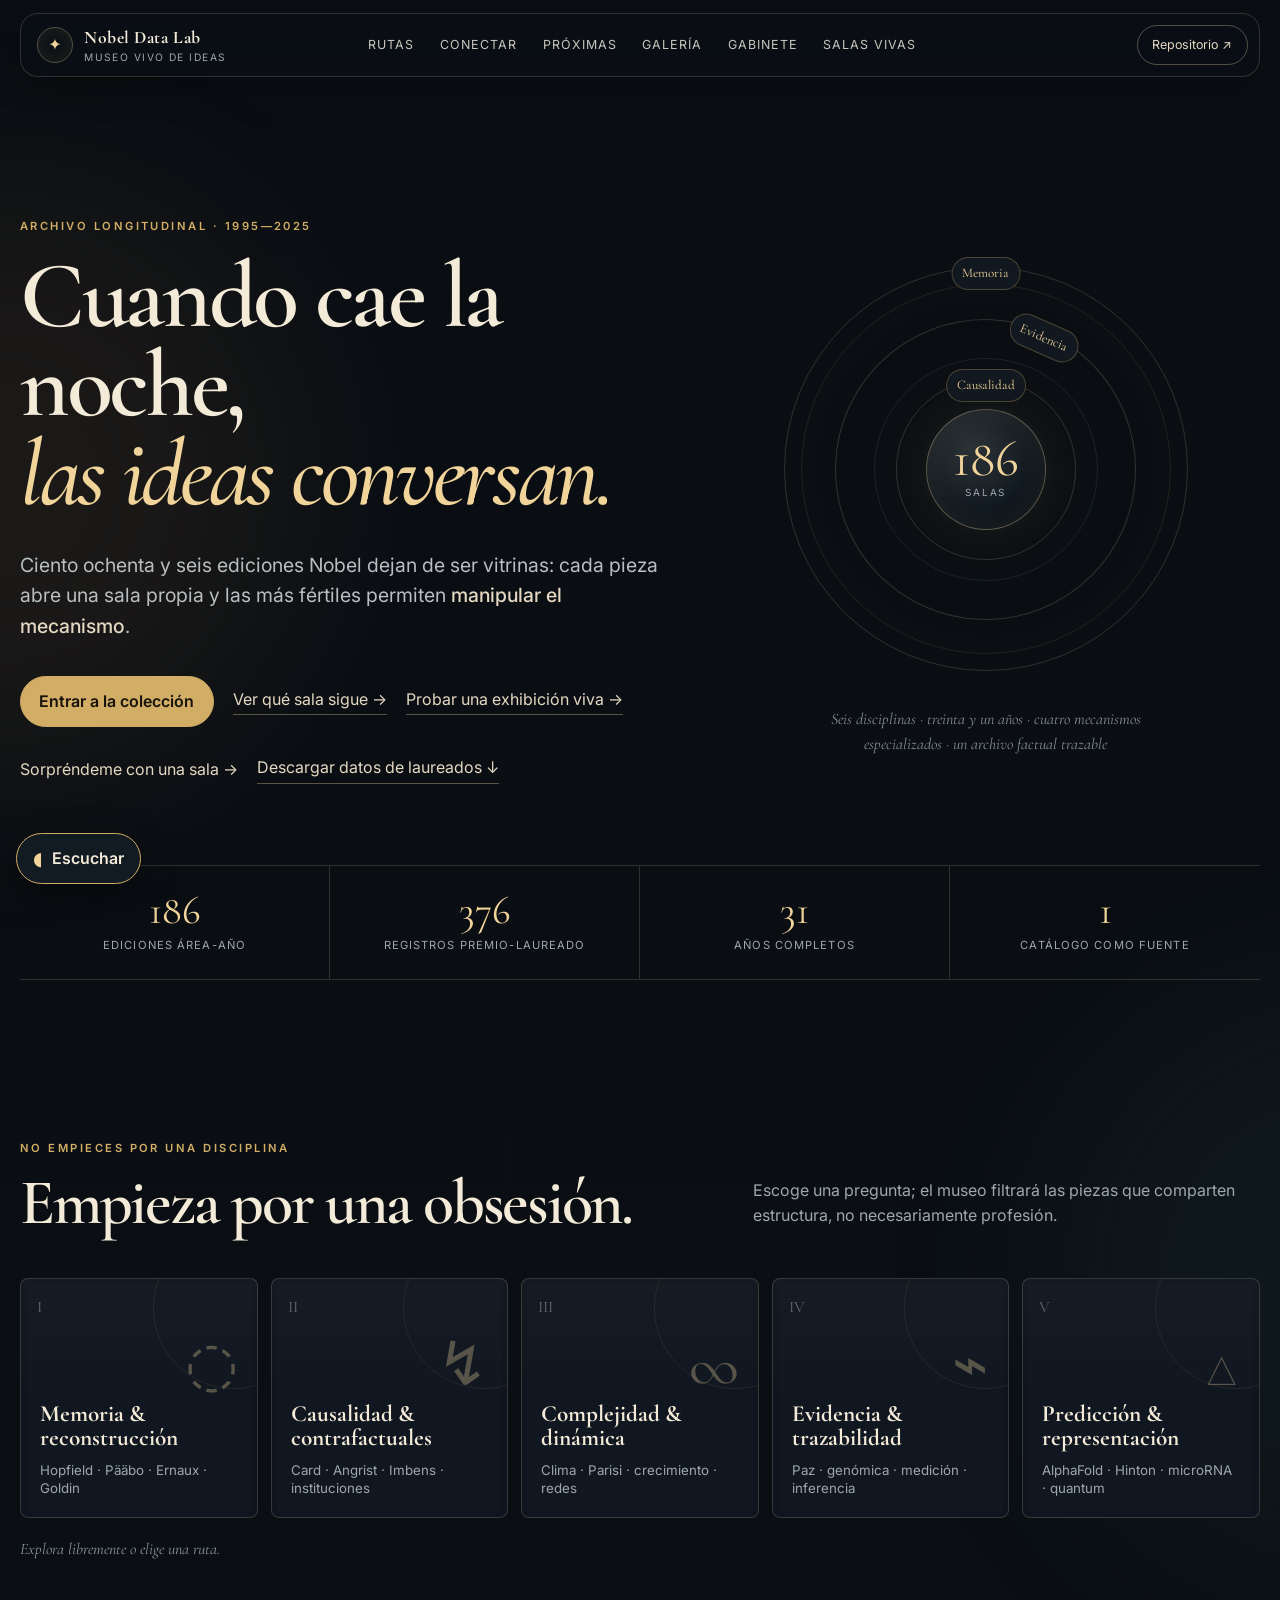
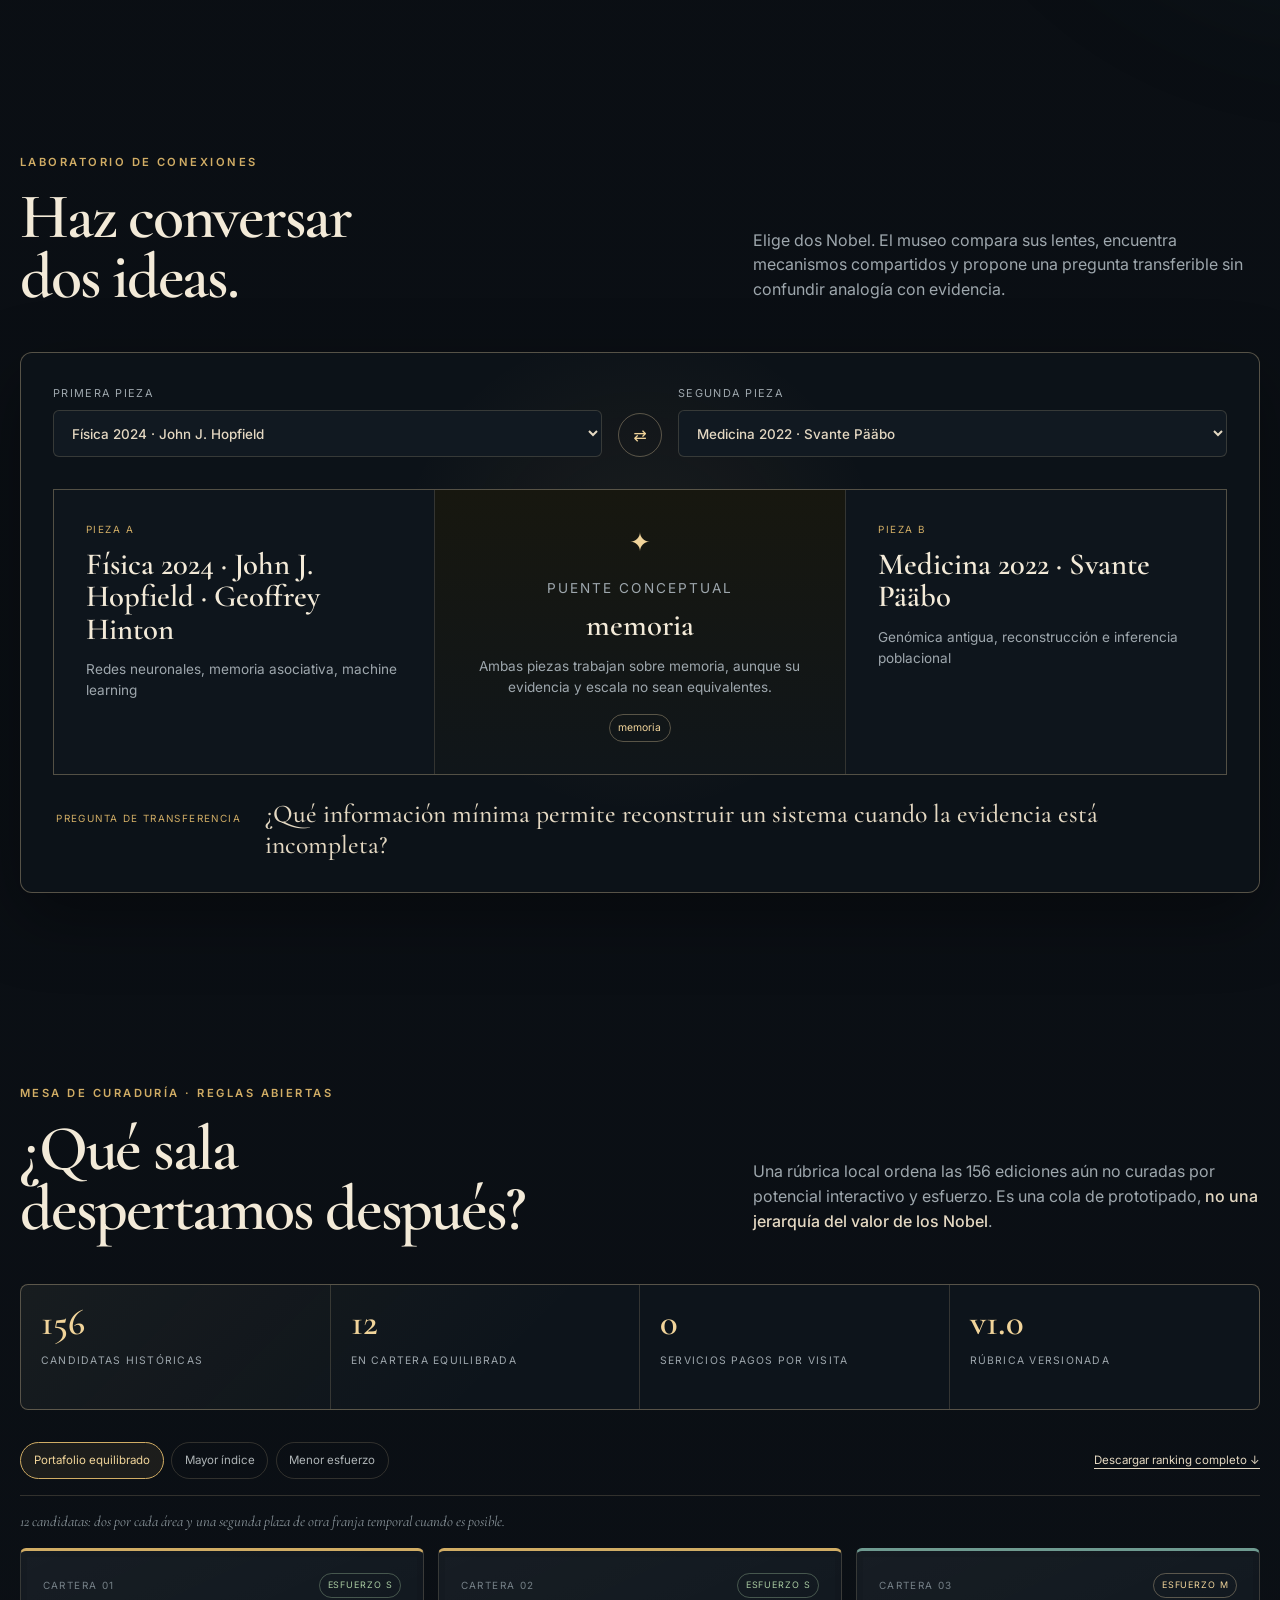
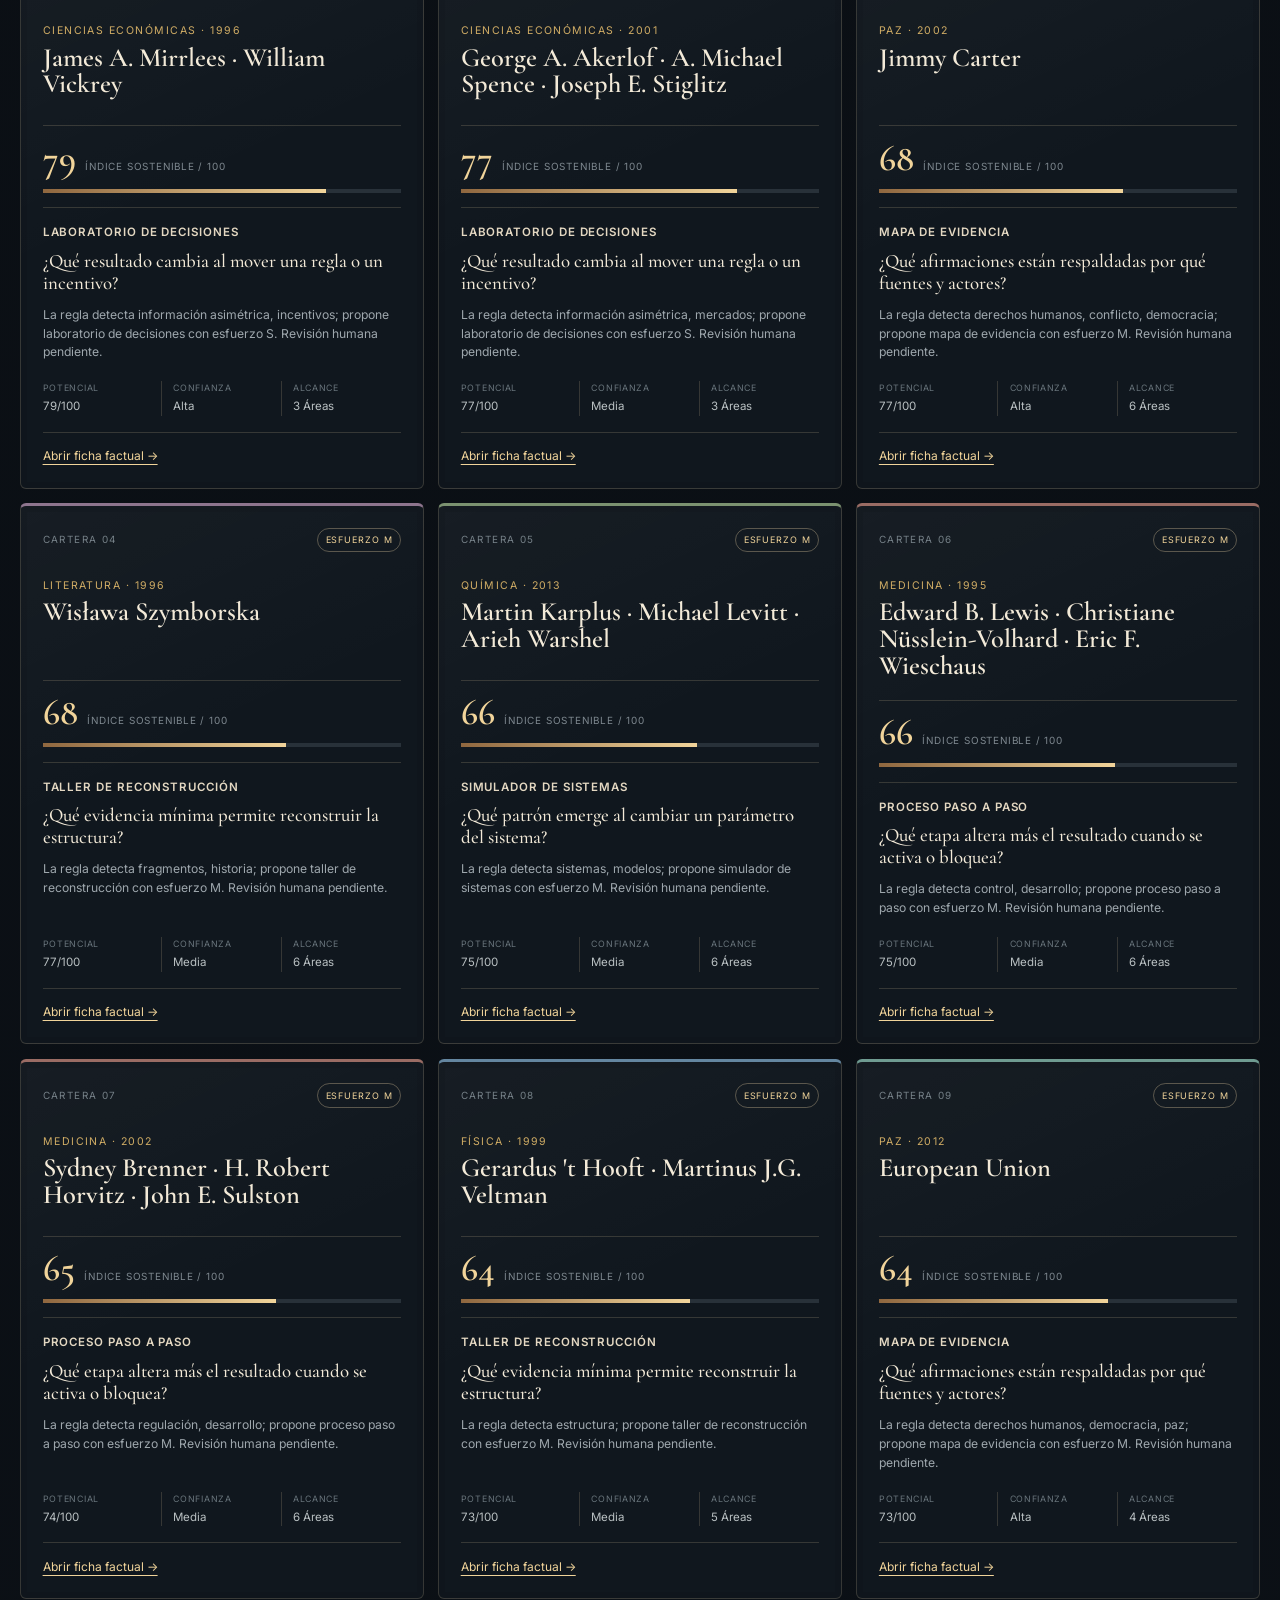
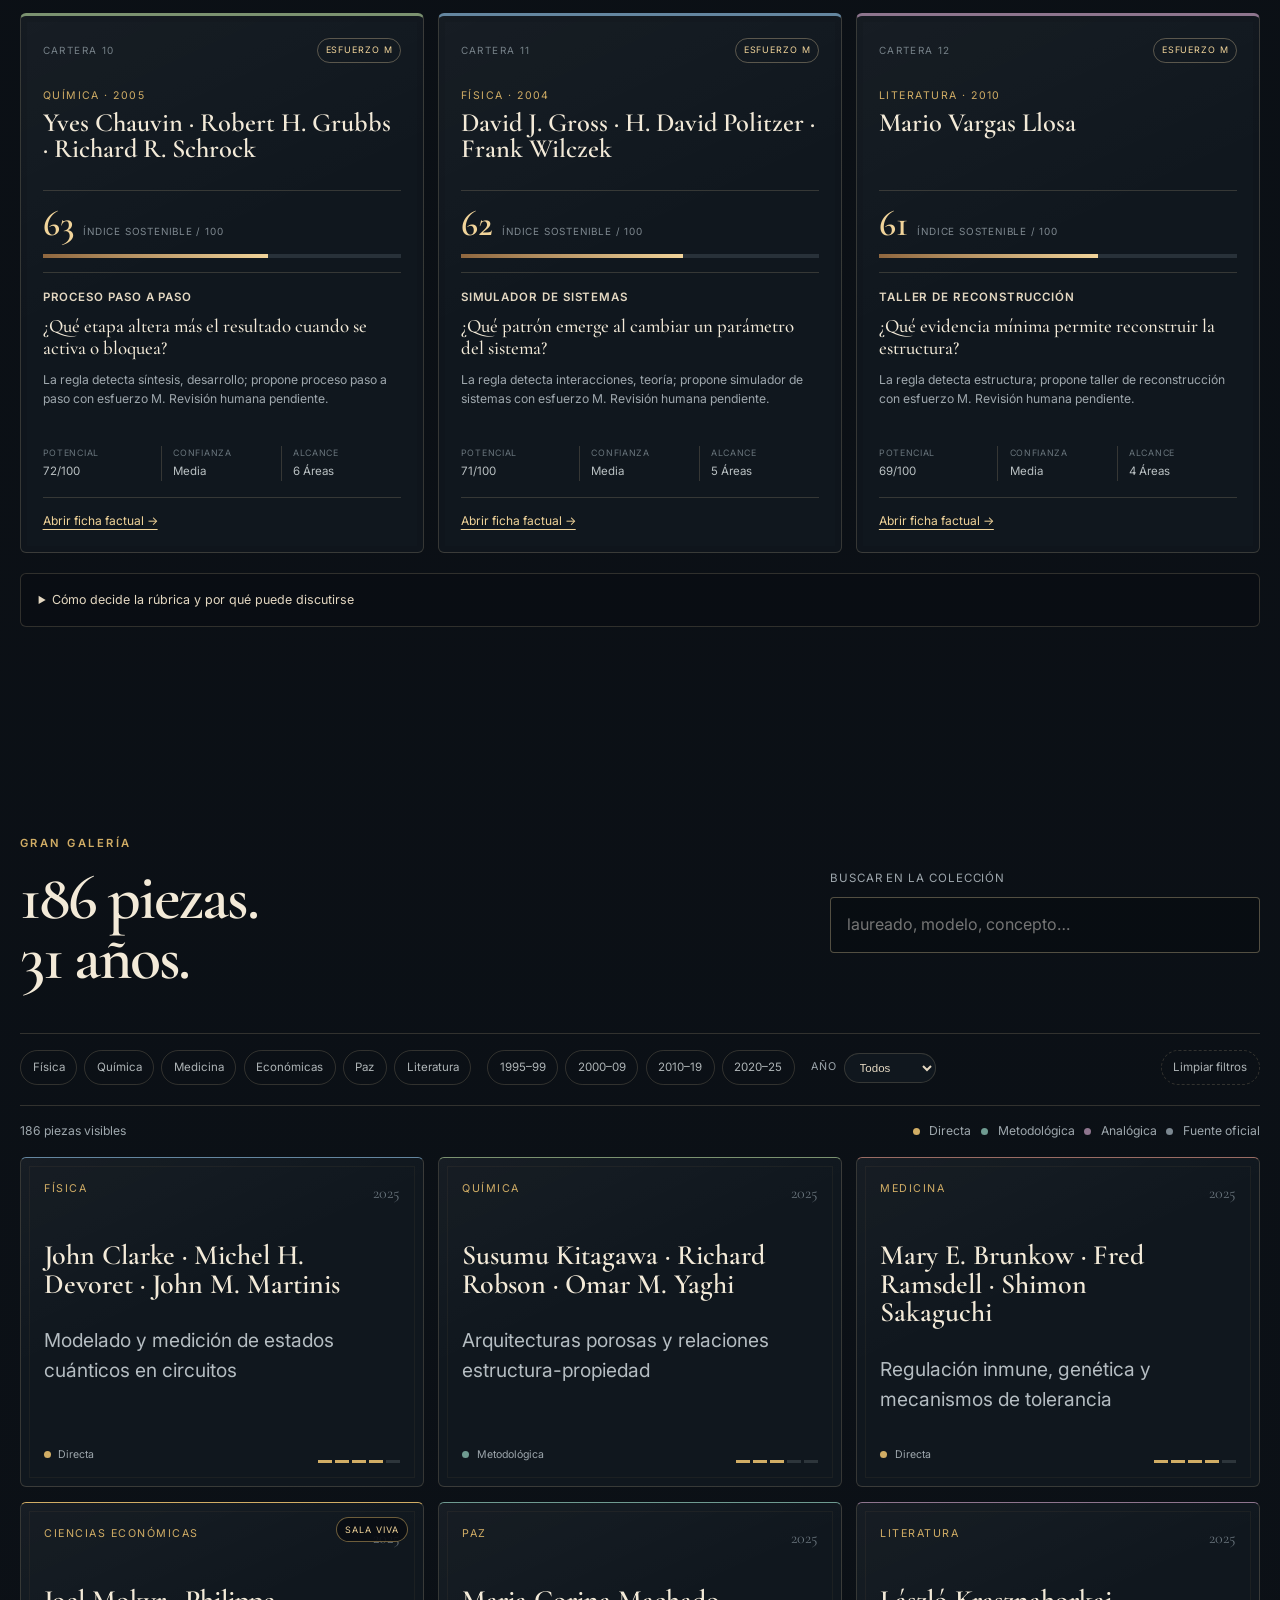
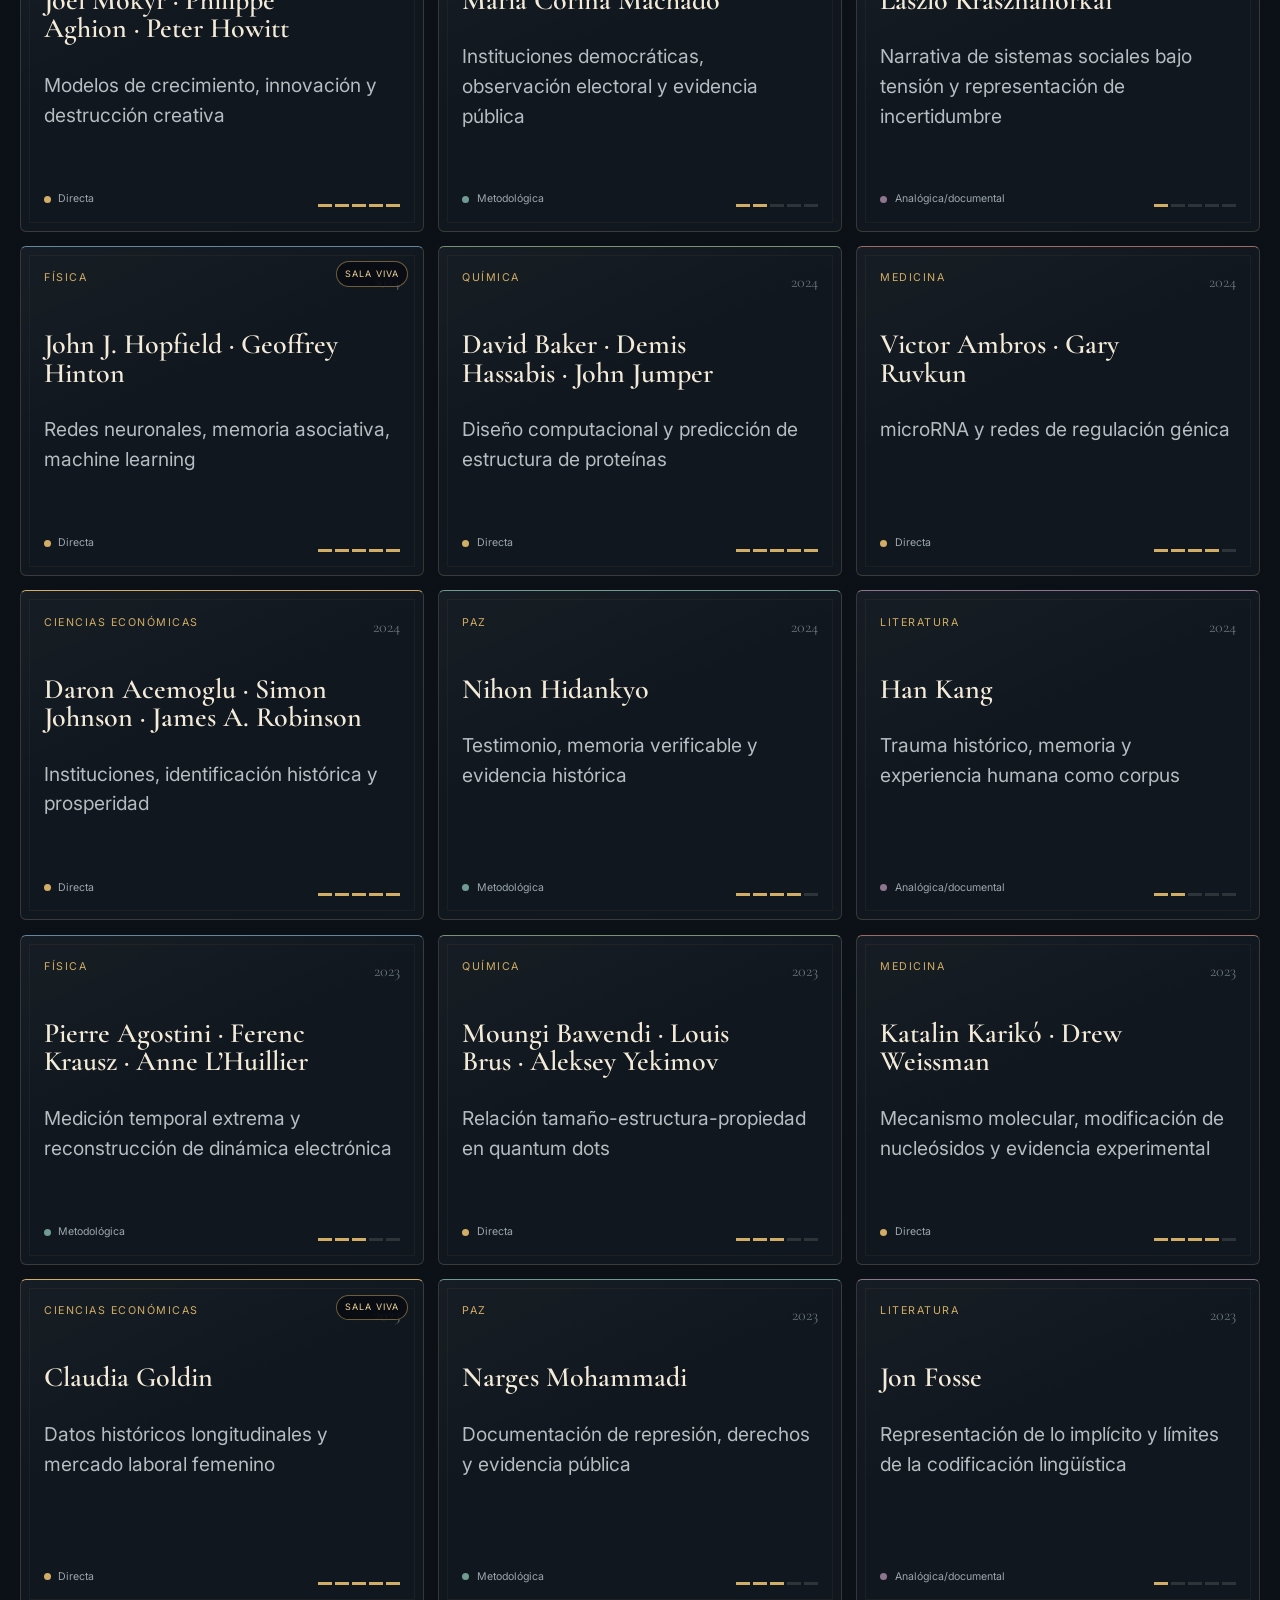
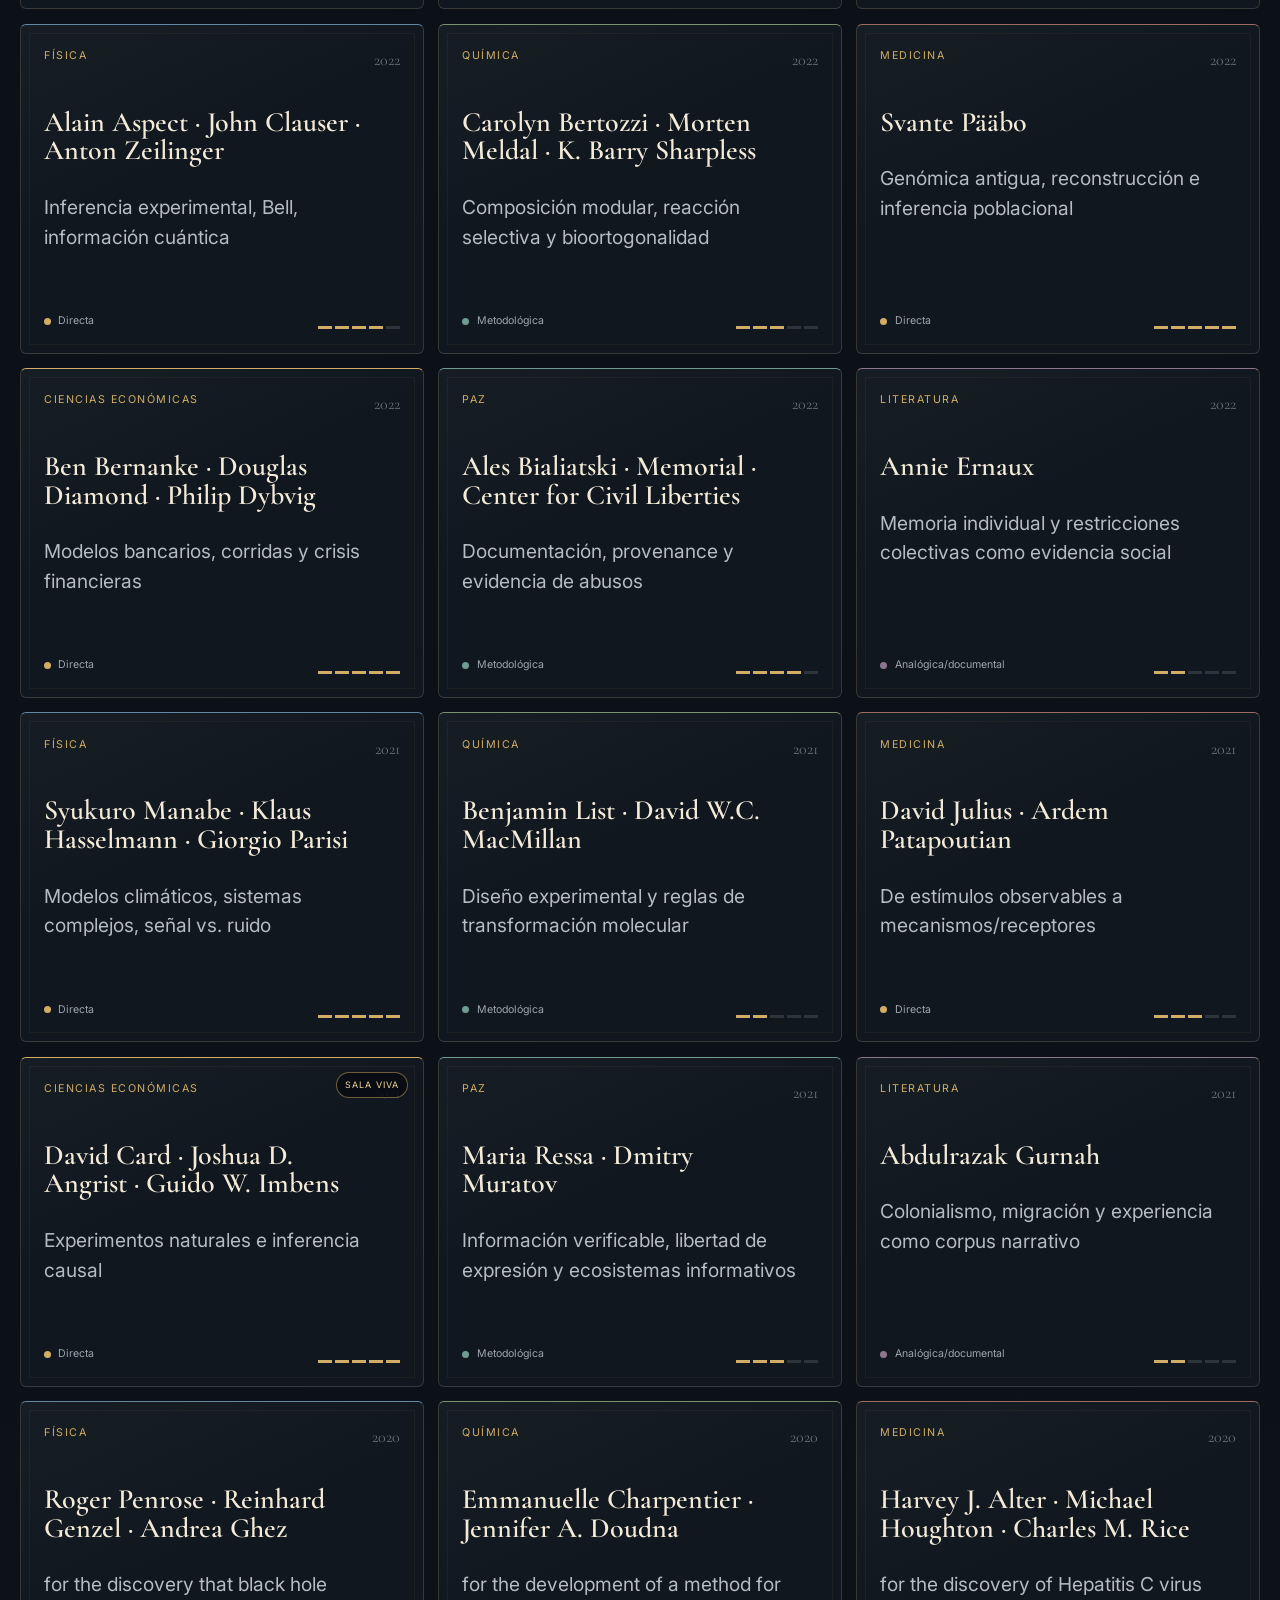
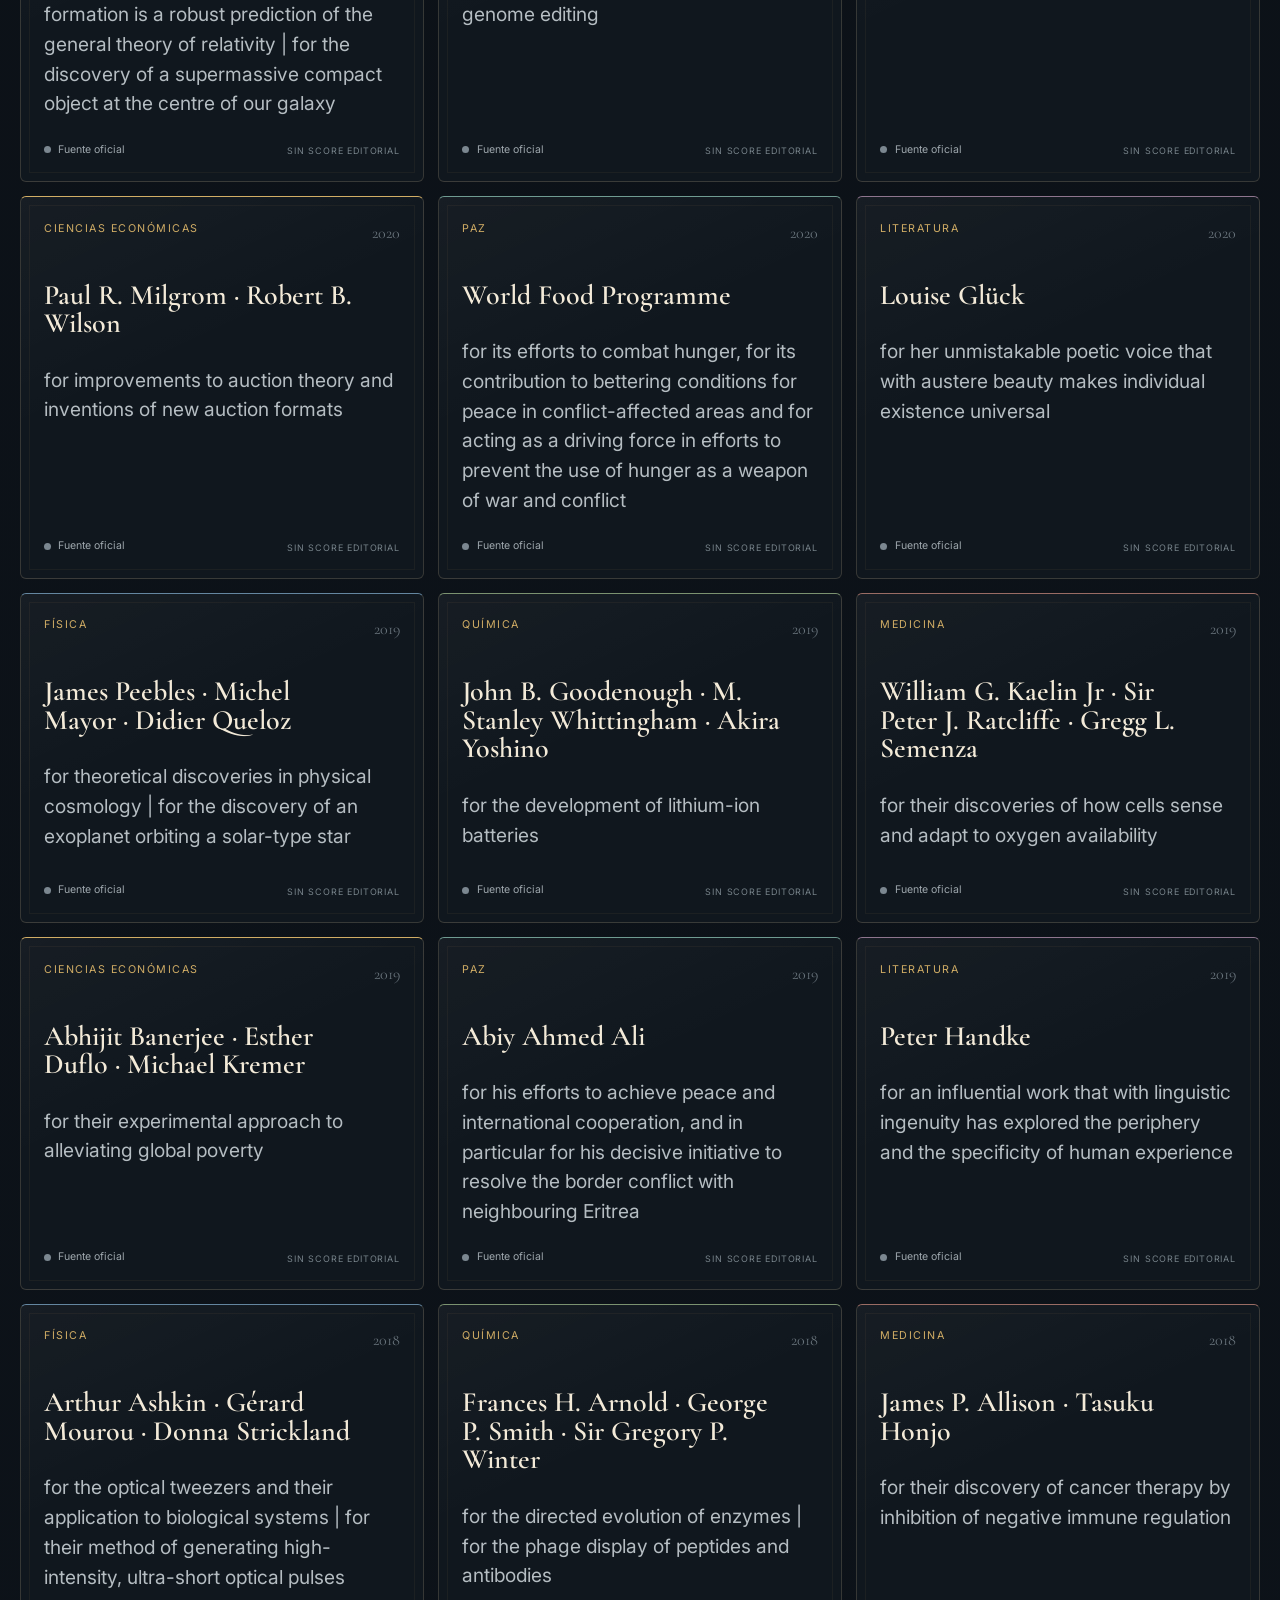
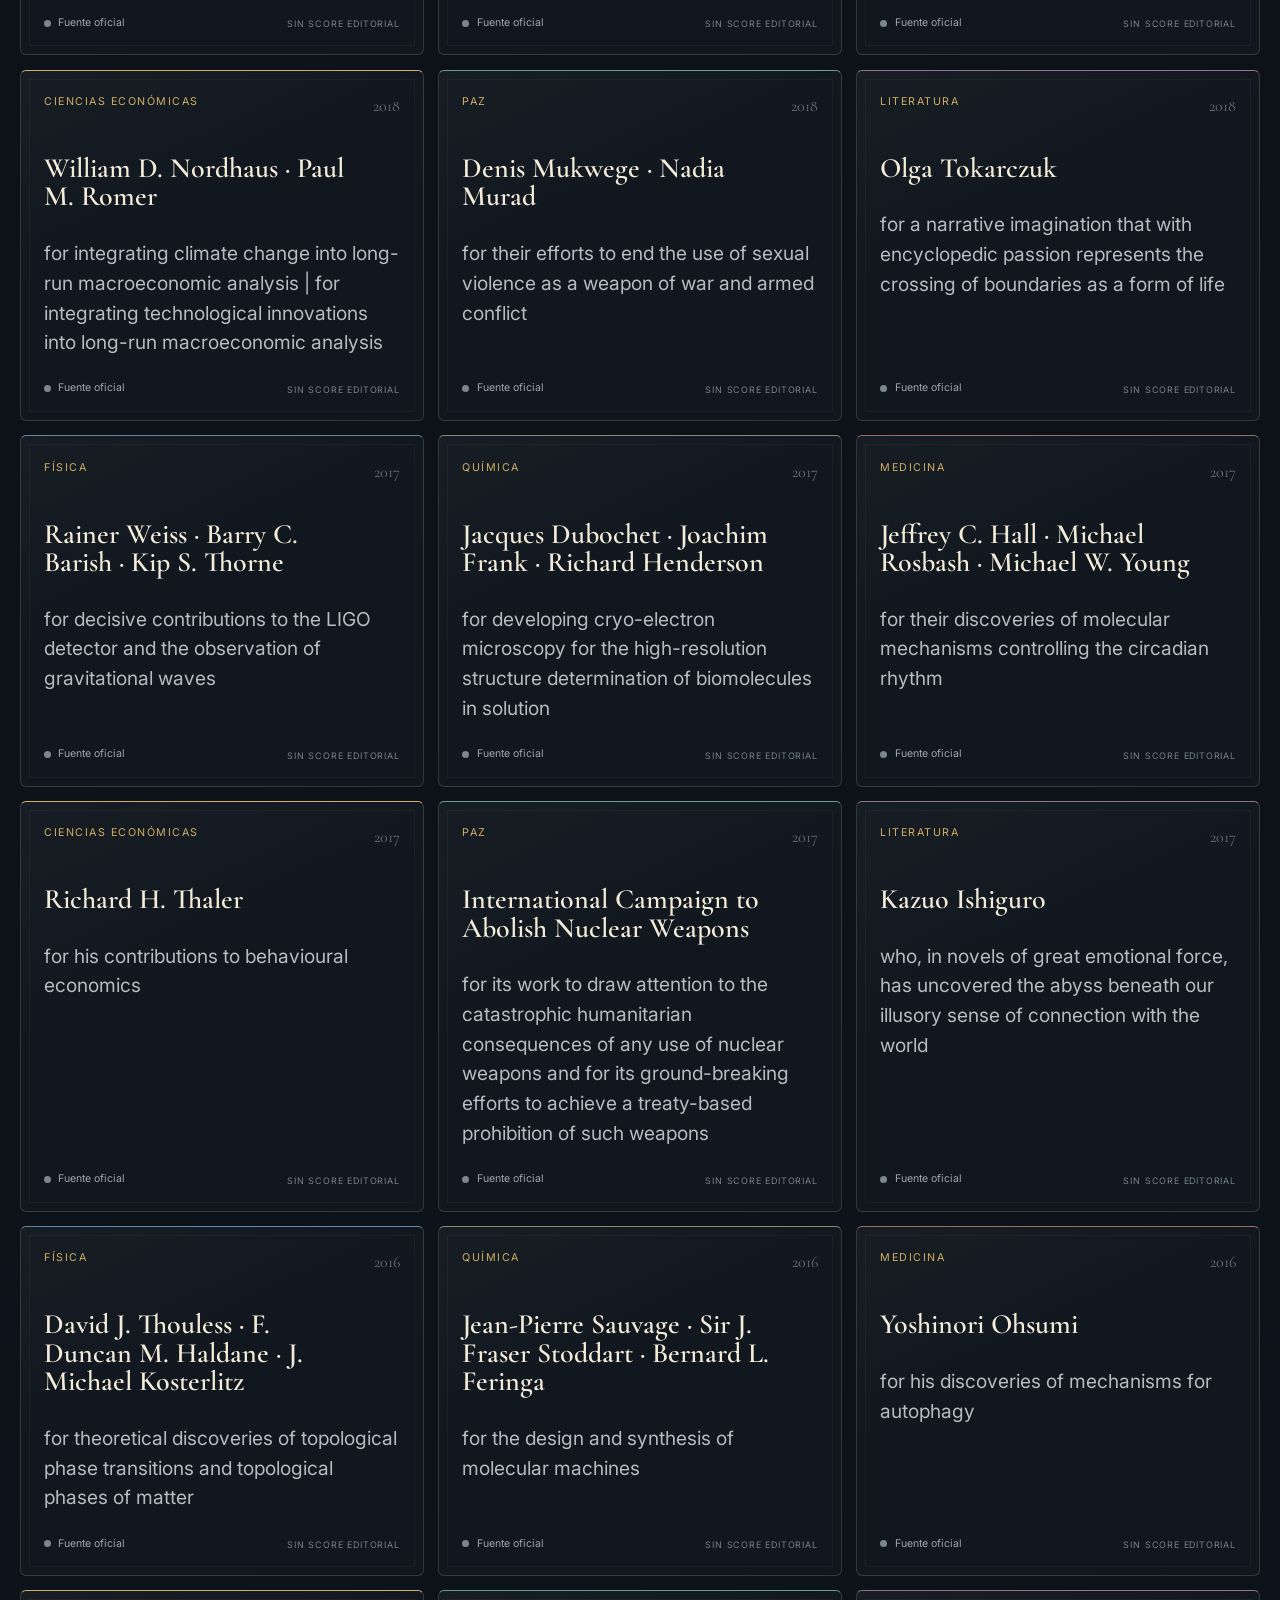
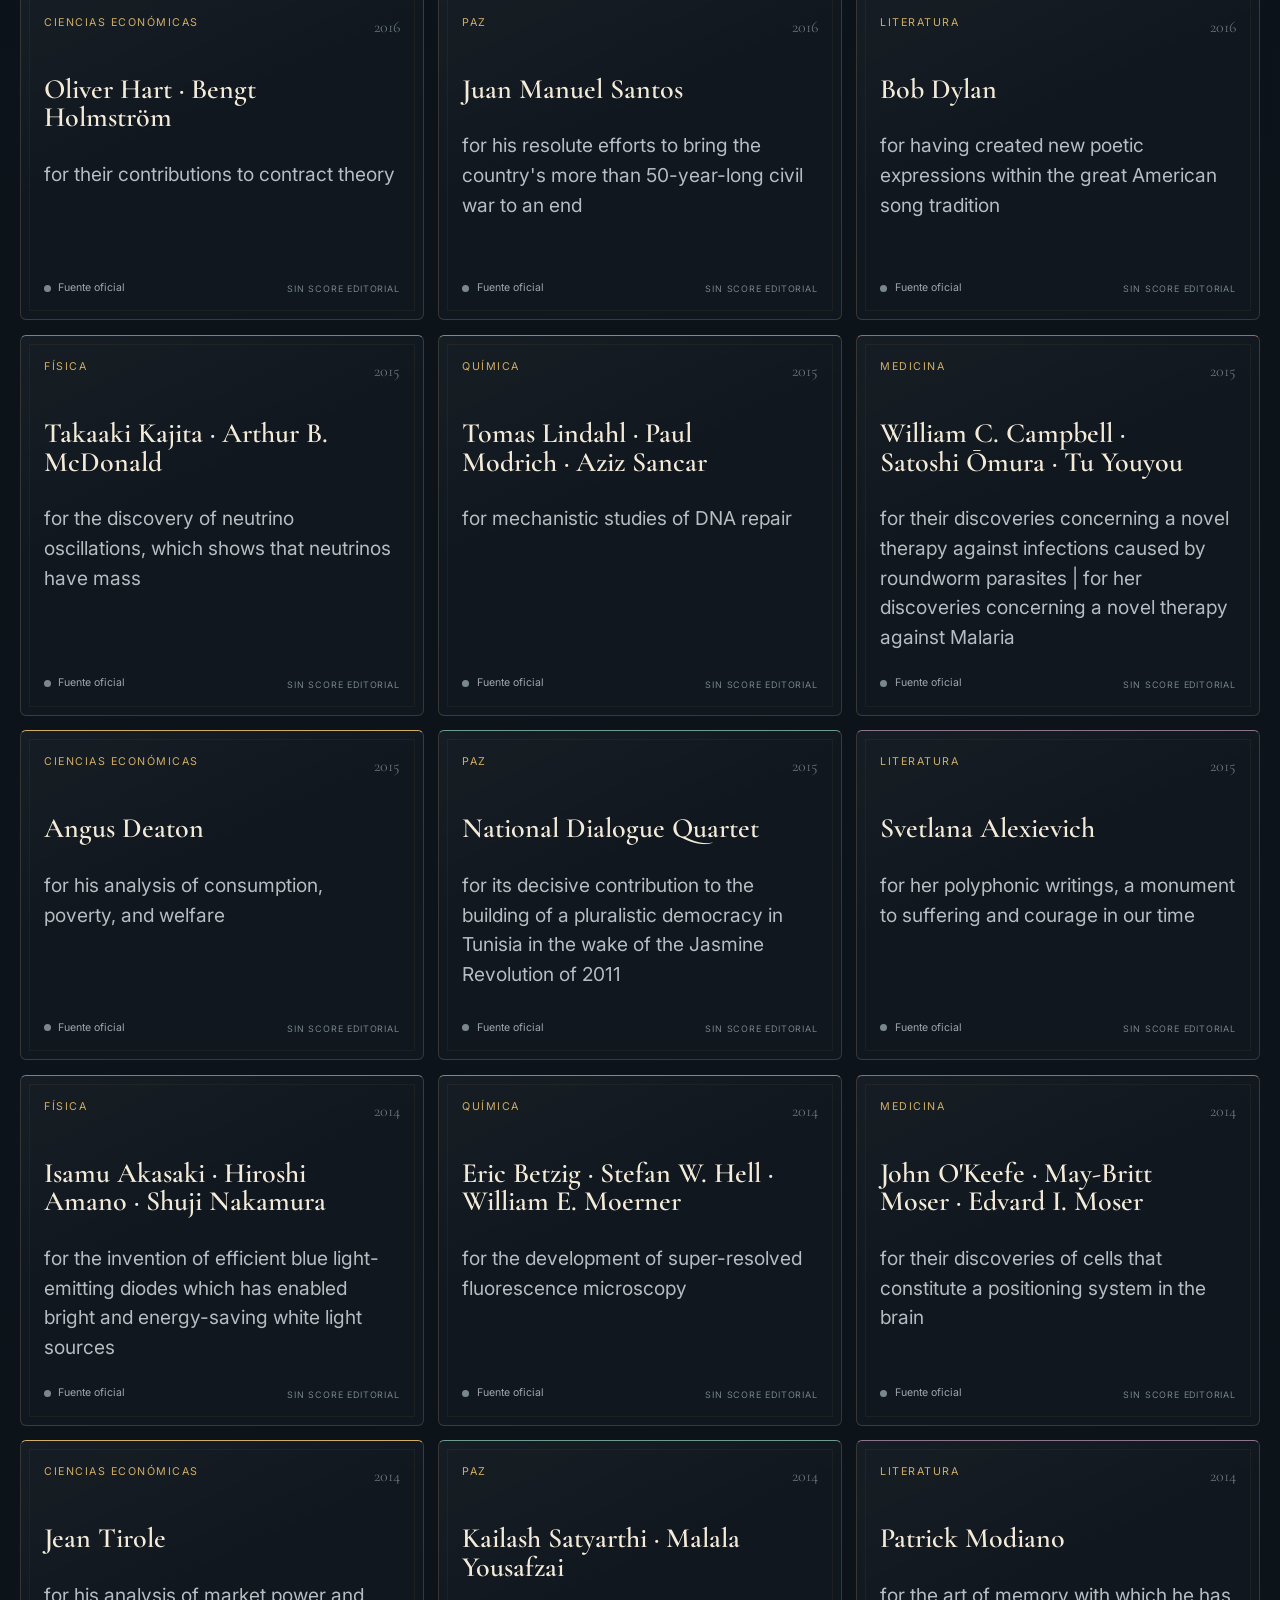
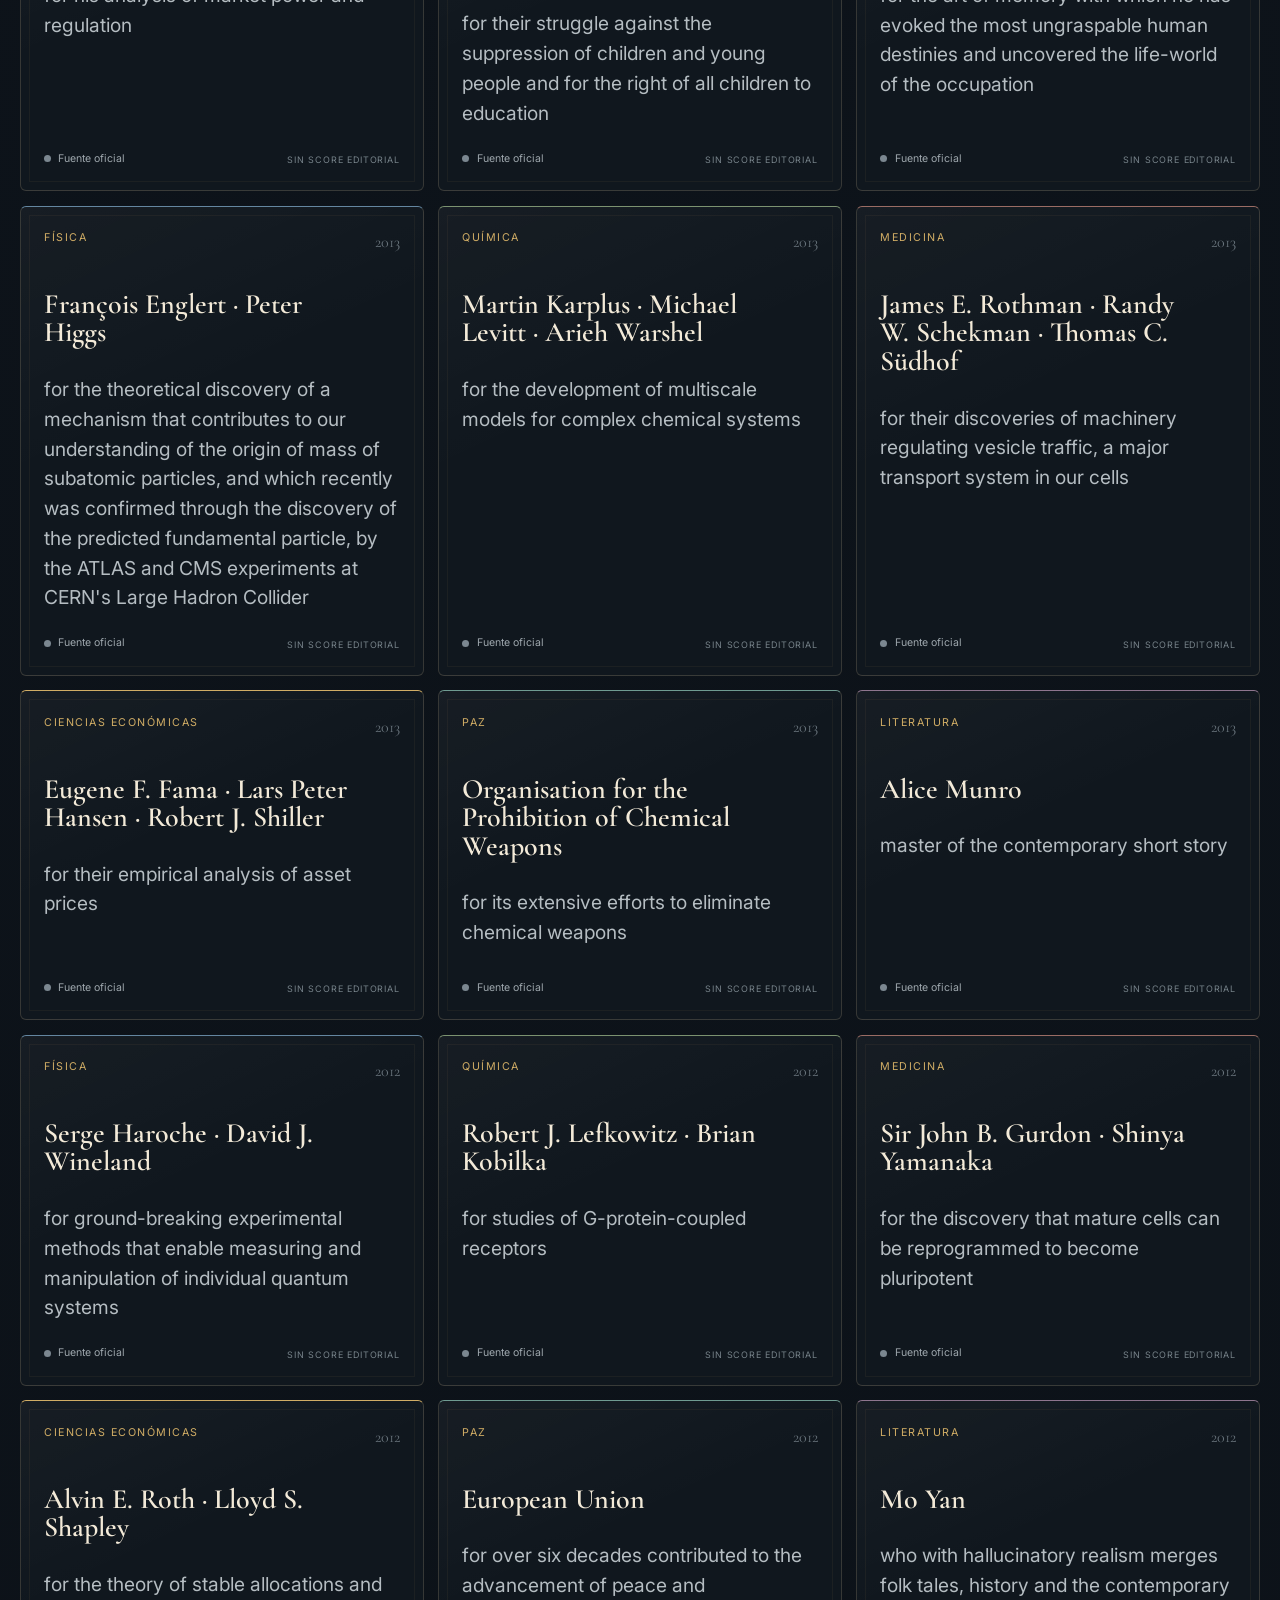
==== commit d812ffff: "feat: add accessible read-aloud controls" ====
--- a/index.html
+++ b/index.html
@@ -11,6 +11,7 @@
   <link href="https://fonts.googleapis.com/css2?family=Cormorant+Garamond:wght@500;600;700&family=Inter:wght@400;500;600&display=swap" rel="stylesheet" />
   <link rel="stylesheet" href="assets/styles.css" />
   <link rel="stylesheet" href="assets/exhibit.css" />
+  <link rel="stylesheet" href="assets/read-aloud.css" />
 </head>
 <body>
   <a class="skip-link" href="#main">Ir al contenido</a>
@@ -34,7 +35,7 @@
   </header>
 
   <main id="main">
-    <section class="hero" id="top">
+    <section class="hero" id="top" data-read-label="Introducción al museo">
       <div class="hero-copy">
         <p class="eyebrow">Archivo longitudinal · 1995—2025</p>
         <h1>Cuando cae la noche,<br /><em>las ideas conversan.</em></h1>
@@ -58,14 +59,14 @@
       </div>
     </section>
 
-    <section class="stats-corridor" aria-label="Resumen de la colección">
+    <section class="stats-corridor" aria-label="Resumen de la colección" data-read-label="Resumen de la colección">
       <article><span>186</span><p>ediciones área-año</p></article>
       <article><span>376</span><p>registros premio-laureado</p></article>
       <article><span>31</span><p>años completos</p></article>
       <article><span>1</span><p>catálogo como fuente</p></article>
     </section>
 
-    <section class="section routes" id="rutas">
+    <section class="section routes" id="rutas" data-read-label="Rutas temáticas">
       <div class="section-heading">
         <div><p class="eyebrow">No empieces por una disciplina</p><h2>Empieza por una obsesión.</h2></div>
         <p>Escoge una pregunta; el museo filtrará las piezas que comparten estructura, no necesariamente profesión.</p>
@@ -80,7 +81,7 @@
       <p class="route-status" id="route-status" aria-live="polite">Explora libremente o elige una ruta.</p>
     </section>
 
-    <section class="section connection-lab" id="conexiones">
+    <section class="section connection-lab" id="conexiones" data-read-label="Laboratorio de conexiones">
       <div class="section-heading">
         <div><p class="eyebrow">Laboratorio de conexiones</p><h2>Haz conversar<br />dos ideas.</h2></div>
         <p>Elige dos Nobel. El museo compara sus lentes, encuentra mecanismos compartidos y propone una pregunta transferible sin confundir analogía con evidencia.</p>
@@ -106,7 +107,7 @@
       </div>
     </section>
 
-    <section class="section roadmap" id="prioridades" aria-labelledby="roadmap-title">
+    <section class="section roadmap" id="prioridades" aria-labelledby="roadmap-title" data-read-label="Mesa de prioridad curatorial">
       <div class="section-heading">
         <div><p class="eyebrow">Mesa de curaduría · reglas abiertas</p><h2 id="roadmap-title">¿Qué sala<br />despertamos después?</h2></div>
         <p>Una rúbrica local ordena las 156 ediciones aún no curadas por potencial interactivo y esfuerzo. Es una cola de prototipado, <strong>no una jerarquía del valor de los Nobel</strong>.</p>
@@ -128,7 +129,7 @@
         <a class="roadmap-download" href="data/nobel_room_candidates_1995_2020.csv" download>Descargar ranking completo ↓</a>
       </div>
       <p class="roadmap-status" id="roadmap-status" aria-live="polite">Cargando la cola curatorial…</p>
-      <div class="roadmap-grid" id="roadmap-grid" aria-live="polite" aria-busy="true"></div>
+      <div class="roadmap-grid" id="roadmap-grid" aria-busy="true"></div>
       <div class="roadmap-error" id="roadmap-error" hidden><strong>La mesa curatorial no respondió.</strong><span>La galería factual sigue disponible.</span></div>
 
       <details class="roadmap-method">
@@ -142,7 +143,7 @@
       </details>
     </section>
 
-    <section class="section gallery" id="galeria">
+    <section class="section gallery" id="galeria" data-read-label="Gran Galería: 186 piezas">
       <div class="section-heading gallery-heading">
         <div><p class="eyebrow">Gran Galería</p><h2>186 piezas.<br />31 años.</h2></div>
         <div class="gallery-search"><label for="search">Buscar en la colección</label><input id="search" type="search" placeholder="laureado, modelo, concepto…" autocomplete="off" /></div>
@@ -154,14 +155,14 @@
         <button class="filter-reset" id="reset-filters" type="button">Limpiar filtros</button>
       </div>
       <div class="gallery-meta">
-        <p><span id="result-count">186</span> piezas visibles</p>
+        <p role="status" aria-live="polite" aria-atomic="true"><span id="result-count">186</span> piezas visibles</p>
         <p class="legend"><span class="legend-dot direct"></span>Directa <span class="legend-dot method"></span>Metodológica <span class="legend-dot analogue"></span>Analógica <span class="legend-dot source"></span>Fuente oficial</p>
       </div>
-      <div class="exhibit-grid" id="exhibit-grid" aria-live="polite"></div>
+      <div class="exhibit-grid" id="exhibit-grid"></div>
       <div class="empty-state" id="empty-state" hidden><span aria-hidden="true">◈</span><h3>Esta vitrina está vacía.</h3><p>Prueba otra combinación de sala, año o concepto.</p></div>
     </section>
 
-    <section class="section cabinet" id="gabinete">
+    <section class="section cabinet" id="gabinete" data-read-label="Gabinete del Polímata">
       <div class="cabinet-shell">
         <div class="section-heading inverse"><div><p class="eyebrow">Gabinete del Polímata</p><h2>Las fronteras son del catálogo,<br />no del conocimiento.</h2></div><p>Cuatro pasadizos conectan mecanismos que suelen enseñarse por separado.</p></div>
         <div class="connection-grid">
@@ -173,7 +174,7 @@
       </div>
     </section>
 
-    <section class="section laboratory" id="laboratorio">
+    <section class="section laboratory" id="laboratorio" data-read-label="Salas interactivas disponibles">
       <div class="section-heading">
         <div><p class="eyebrow">Salas que ya despertaron</p><h2>Lee menos.<br />Toca el mecanismo.</h2></div>
         <p>Cuatro Nobel tienen simuladores especializados en navegador. Las otras 182 piezas abren una ficha viva; 156 esperan una curaduría profunda sin perder su registro factual oficial.</p>
@@ -187,7 +188,7 @@
       </div>
     </section>
 
-    <section class="closing-hall">
+    <section class="closing-hall" data-read-label="Cierre de la visita">
       <p class="eyebrow">Antes de que amanezca</p>
       <h2>El visitante ya no solo recorre conocimiento.<br />Experimenta con él.</h2>
       <a class="primary-button" href="#top">Volver al Gran Hall ↑</a>
@@ -198,5 +199,6 @@
   <noscript><div class="noscript">Activa JavaScript para cargar y manipular las exhibiciones.</div></noscript>
   <script src="assets/app.js" defer></script>
   <script src="assets/exhibit-router.js" defer></script>
+  <script src="assets/read-aloud.js" defer></script>
 </body>
 </html>
--- a/assets/read-aloud.css
+++ b/assets/read-aloud.css
@@ -0,0 +1,181 @@
+.read-aloud-tools {
+  position: fixed;
+  left: 1rem;
+  bottom: 1rem;
+  z-index: 90;
+  font-family: var(--sans, system-ui, sans-serif);
+}
+
+.read-aloud-tools [hidden] { display: none !important; }
+
+.read-aloud-trigger,
+.read-aloud-close,
+.read-aloud-actions button {
+  min-height: 44px;
+  border: 1px solid var(--line-strong, rgba(227, 205, 161, .34));
+  color: var(--ivory, #f3ead8);
+  background: #121a22;
+  cursor: pointer;
+}
+
+.read-aloud-trigger {
+  display: inline-flex;
+  align-items: center;
+  gap: .55rem;
+  padding: .65rem 1rem;
+  border-color: var(--gold, #d1ad65);
+  border-radius: 999px;
+  box-shadow: 0 14px 38px rgba(0, 0, 0, .42);
+  font-weight: 600;
+}
+
+.read-aloud-trigger > span:first-child {
+  color: var(--gold-light, #f1d49a);
+  font-size: 1.15rem;
+}
+
+.read-aloud-panel {
+  position: absolute;
+  left: 0;
+  bottom: 3.7rem;
+  width: min(390px, calc(100vw - 2rem));
+  padding: 1.1rem;
+  border: 1px solid var(--line-strong, rgba(227, 205, 161, .34));
+  border-radius: 18px;
+  background: rgba(12, 18, 24, .98);
+  box-shadow: 0 24px 70px rgba(0, 0, 0, .54);
+  color: var(--ivory, #f3ead8);
+}
+
+.read-aloud-heading {
+  display: flex;
+  align-items: flex-start;
+  justify-content: space-between;
+  gap: 1rem;
+}
+
+.read-aloud-kicker {
+  margin: 0 0 .25rem;
+  color: var(--gold, #d1ad65);
+  font-size: .65rem;
+  font-weight: 600;
+  letter-spacing: .18em;
+  text-transform: uppercase;
+}
+
+.read-aloud-heading h2 {
+  margin: 0;
+  font-family: var(--serif, Georgia, serif);
+  font-size: 1.65rem;
+  line-height: 1;
+}
+
+.read-aloud-close {
+  width: 44px;
+  flex: 0 0 44px;
+  padding: 0;
+  border-radius: 50%;
+  font-size: 1.35rem;
+}
+
+.read-aloud-intro,
+.read-aloud-note {
+  color: #c0c5c7;
+  font-size: .82rem;
+  line-height: 1.48;
+}
+
+.read-aloud-intro { margin: .9rem 0; }
+.read-aloud-note { margin: .8rem 0 0; }
+
+.read-aloud-fields {
+  display: grid;
+  grid-template-columns: minmax(0, 1fr) 96px;
+  gap: .7rem;
+}
+
+.read-aloud-fields label {
+  display: grid;
+  gap: .35rem;
+  color: var(--paper, #e4d8c2);
+  font-size: .72rem;
+  font-weight: 600;
+  letter-spacing: .04em;
+}
+
+.read-aloud-fields select {
+  width: 100%;
+  min-height: 44px;
+  padding: .55rem .65rem;
+  border: 1px solid var(--line-strong, rgba(227, 205, 161, .34));
+  border-radius: 10px;
+  color: var(--ivory, #f3ead8);
+  background: #1b2530;
+  font: inherit;
+  font-weight: 500;
+}
+
+.read-aloud-actions {
+  display: grid;
+  grid-template-columns: 1.35fr 1fr 1fr;
+  gap: .45rem;
+  margin-top: .8rem;
+}
+
+.read-aloud-actions button {
+  padding: .55rem .5rem;
+  border-radius: 10px;
+  font-size: .76rem;
+}
+
+.read-aloud-actions .read-aloud-play {
+  border-color: var(--gold, #d1ad65);
+  background: var(--gold, #d1ad65);
+  color: #17120c;
+  font-weight: 700;
+}
+
+.read-aloud-trigger:hover,
+.read-aloud-close:hover,
+.read-aloud-actions button:hover:not(:disabled) {
+  border-color: var(--gold-light, #f1d49a);
+}
+
+.read-aloud-actions button:disabled {
+  cursor: not-allowed;
+  opacity: .45;
+}
+
+.read-aloud-status {
+  min-height: 2.7em;
+  margin: .8rem 0 0;
+  padding: .65rem .7rem;
+  border-left: 3px solid var(--gold, #d1ad65);
+  background: rgba(209, 173, 101, .08);
+  color: var(--paper, #e4d8c2);
+  font-size: .78rem;
+}
+
+@media (max-width: 520px) {
+  .read-aloud-tools { left: .5rem; bottom: .5rem; }
+  .read-aloud-panel { bottom: 3.6rem; width: calc(100vw - 1rem); }
+  .read-aloud-fields { grid-template-columns: 1fr; }
+  .read-aloud-actions { grid-template-columns: 1fr 1fr; }
+  .read-aloud-actions .read-aloud-play { grid-column: 1 / -1; }
+}
+
+@media (prefers-reduced-motion: reduce) {
+  .read-aloud-tools * { scroll-behavior: auto !important; transition: none !important; }
+}
+
+@media (forced-colors: active) {
+  .read-aloud-trigger,
+  .read-aloud-panel,
+  .read-aloud-close,
+  .read-aloud-actions button,
+  .read-aloud-fields select { border: 2px solid ButtonText; }
+}
+
+@media print {
+  .read-aloud-tools { display: none !important; }
+}
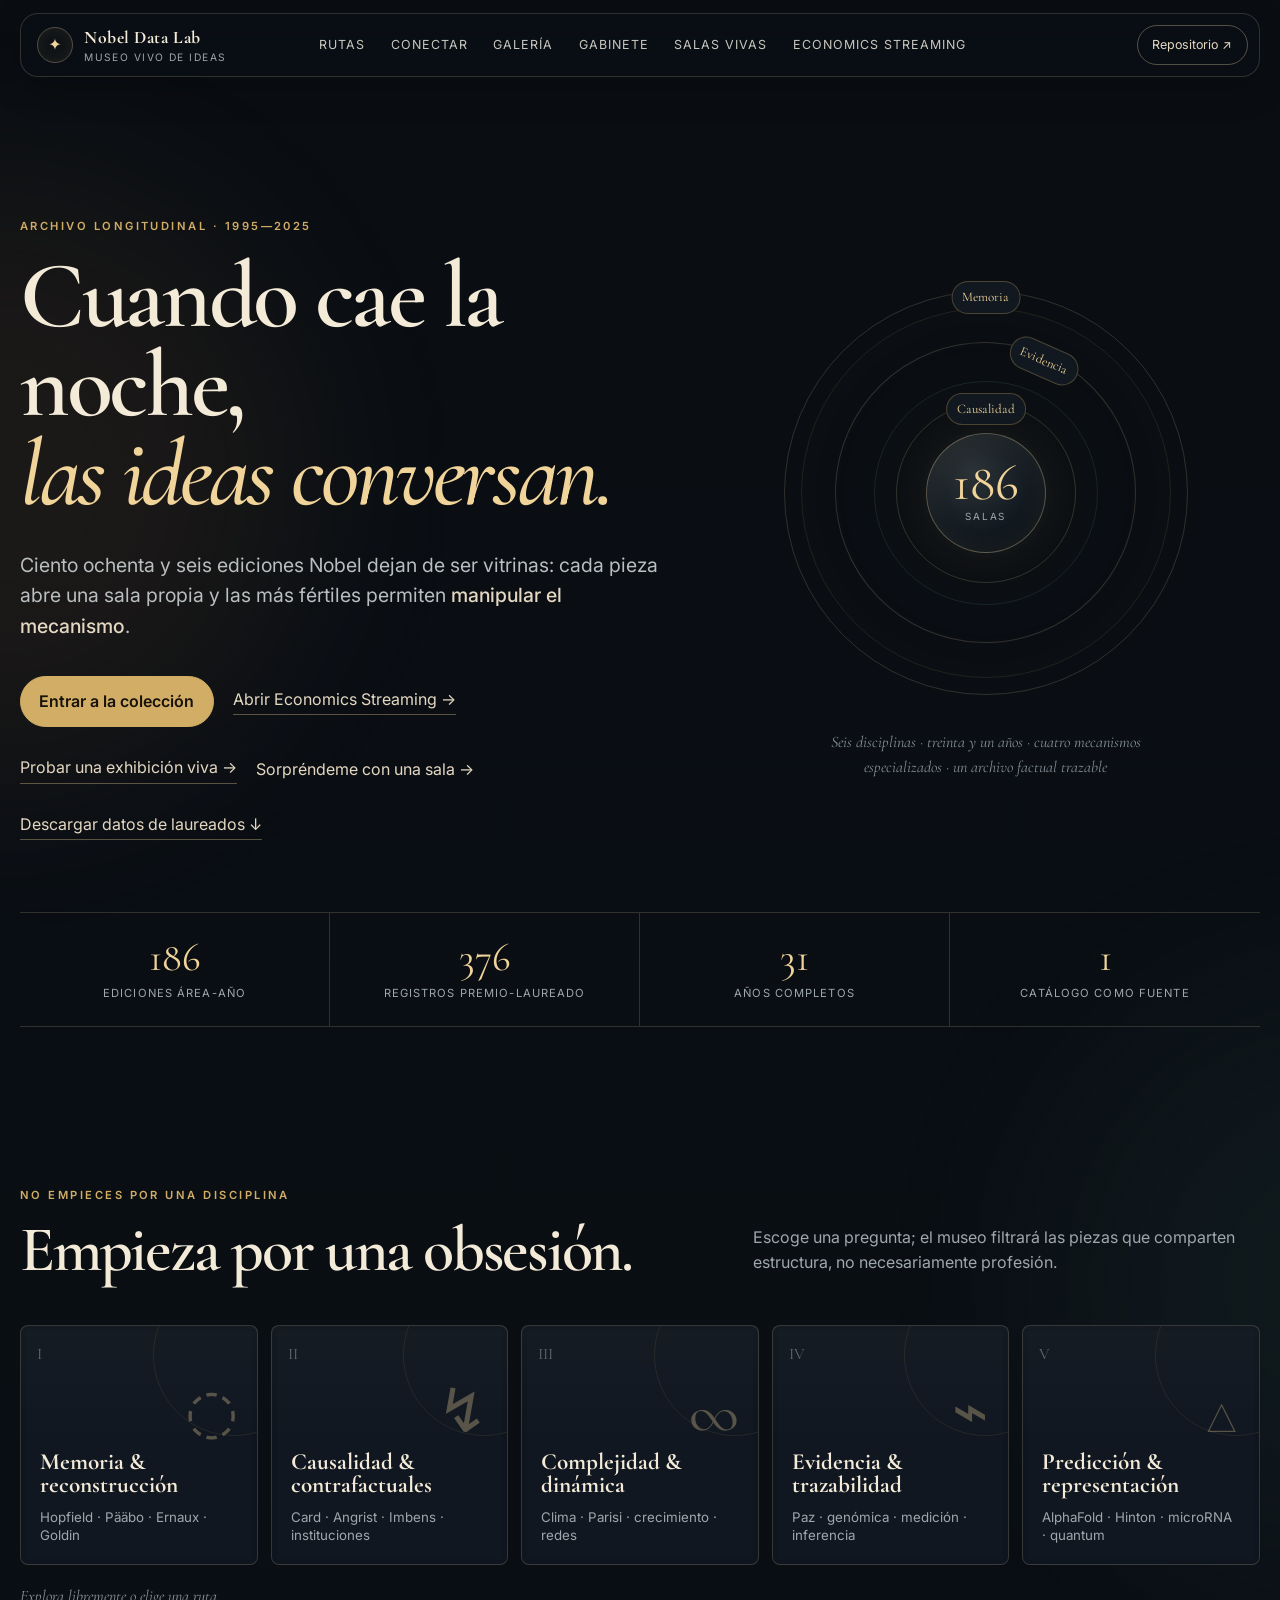
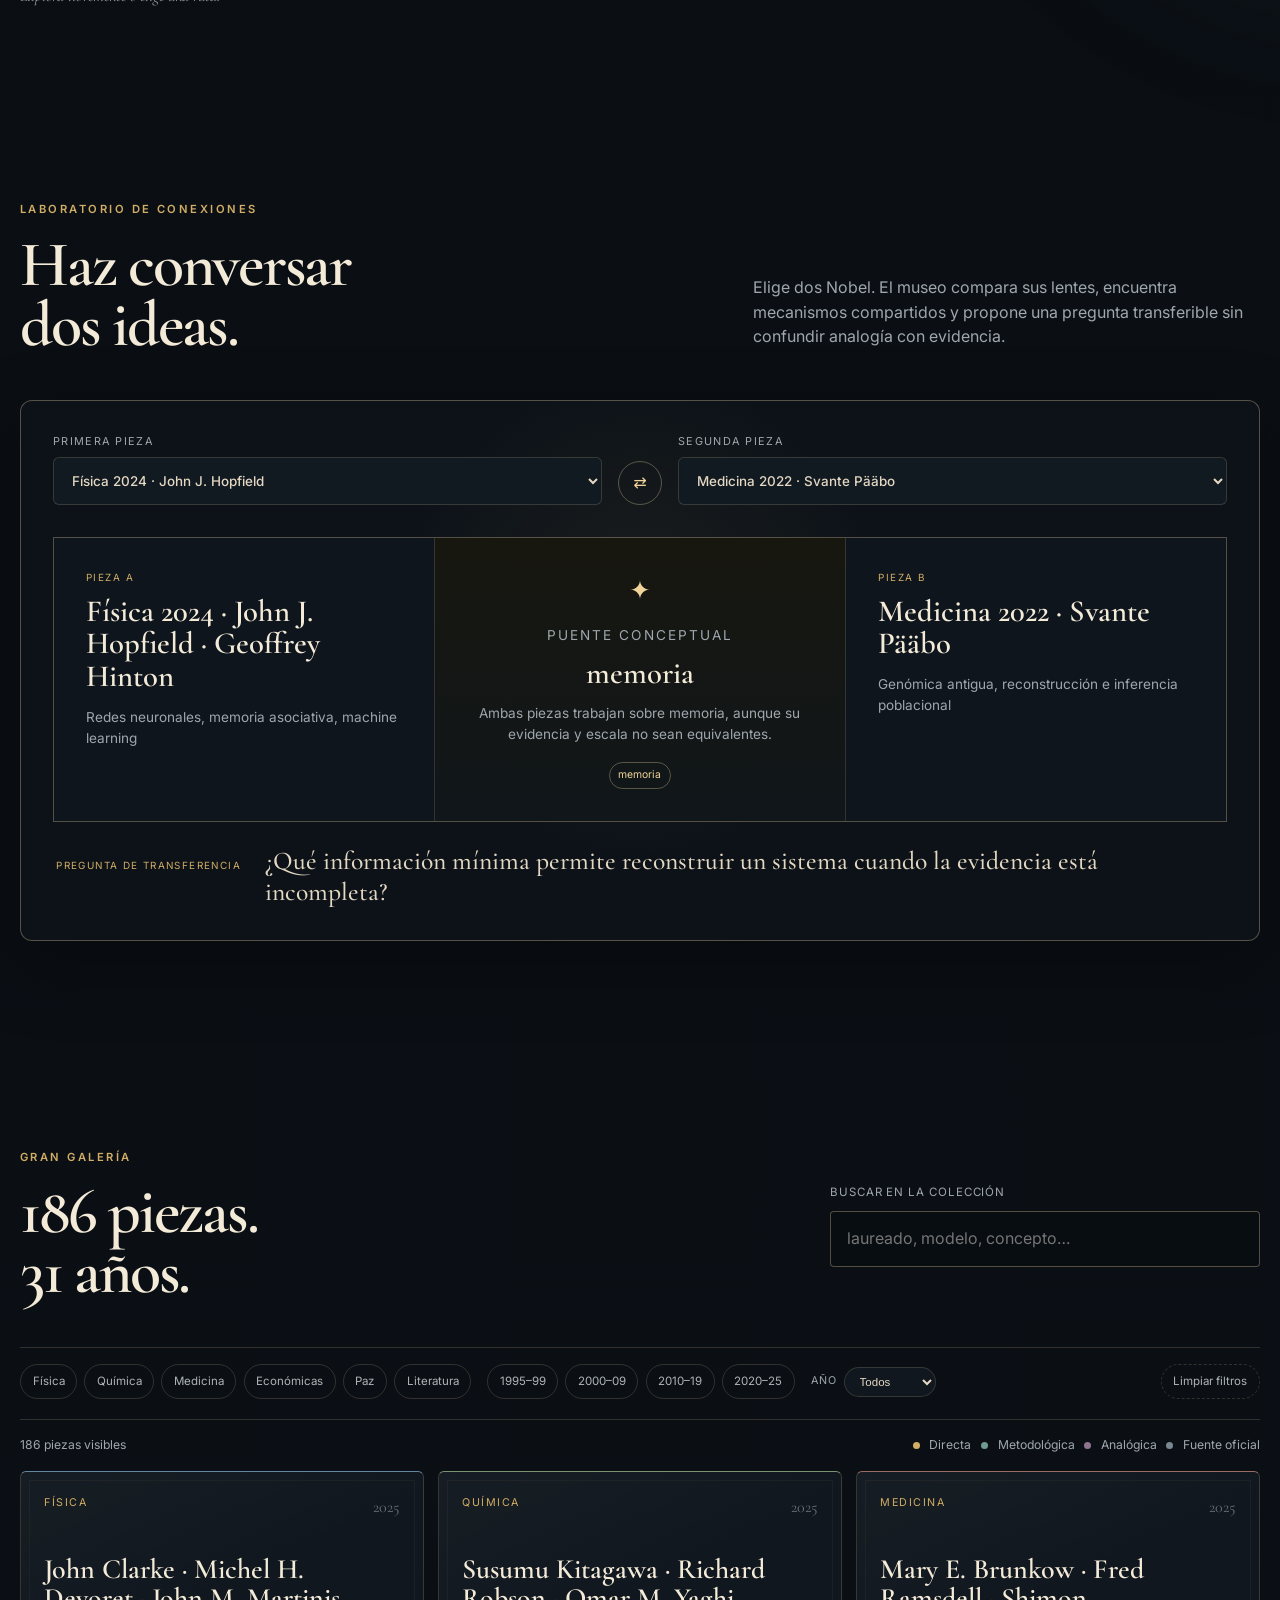
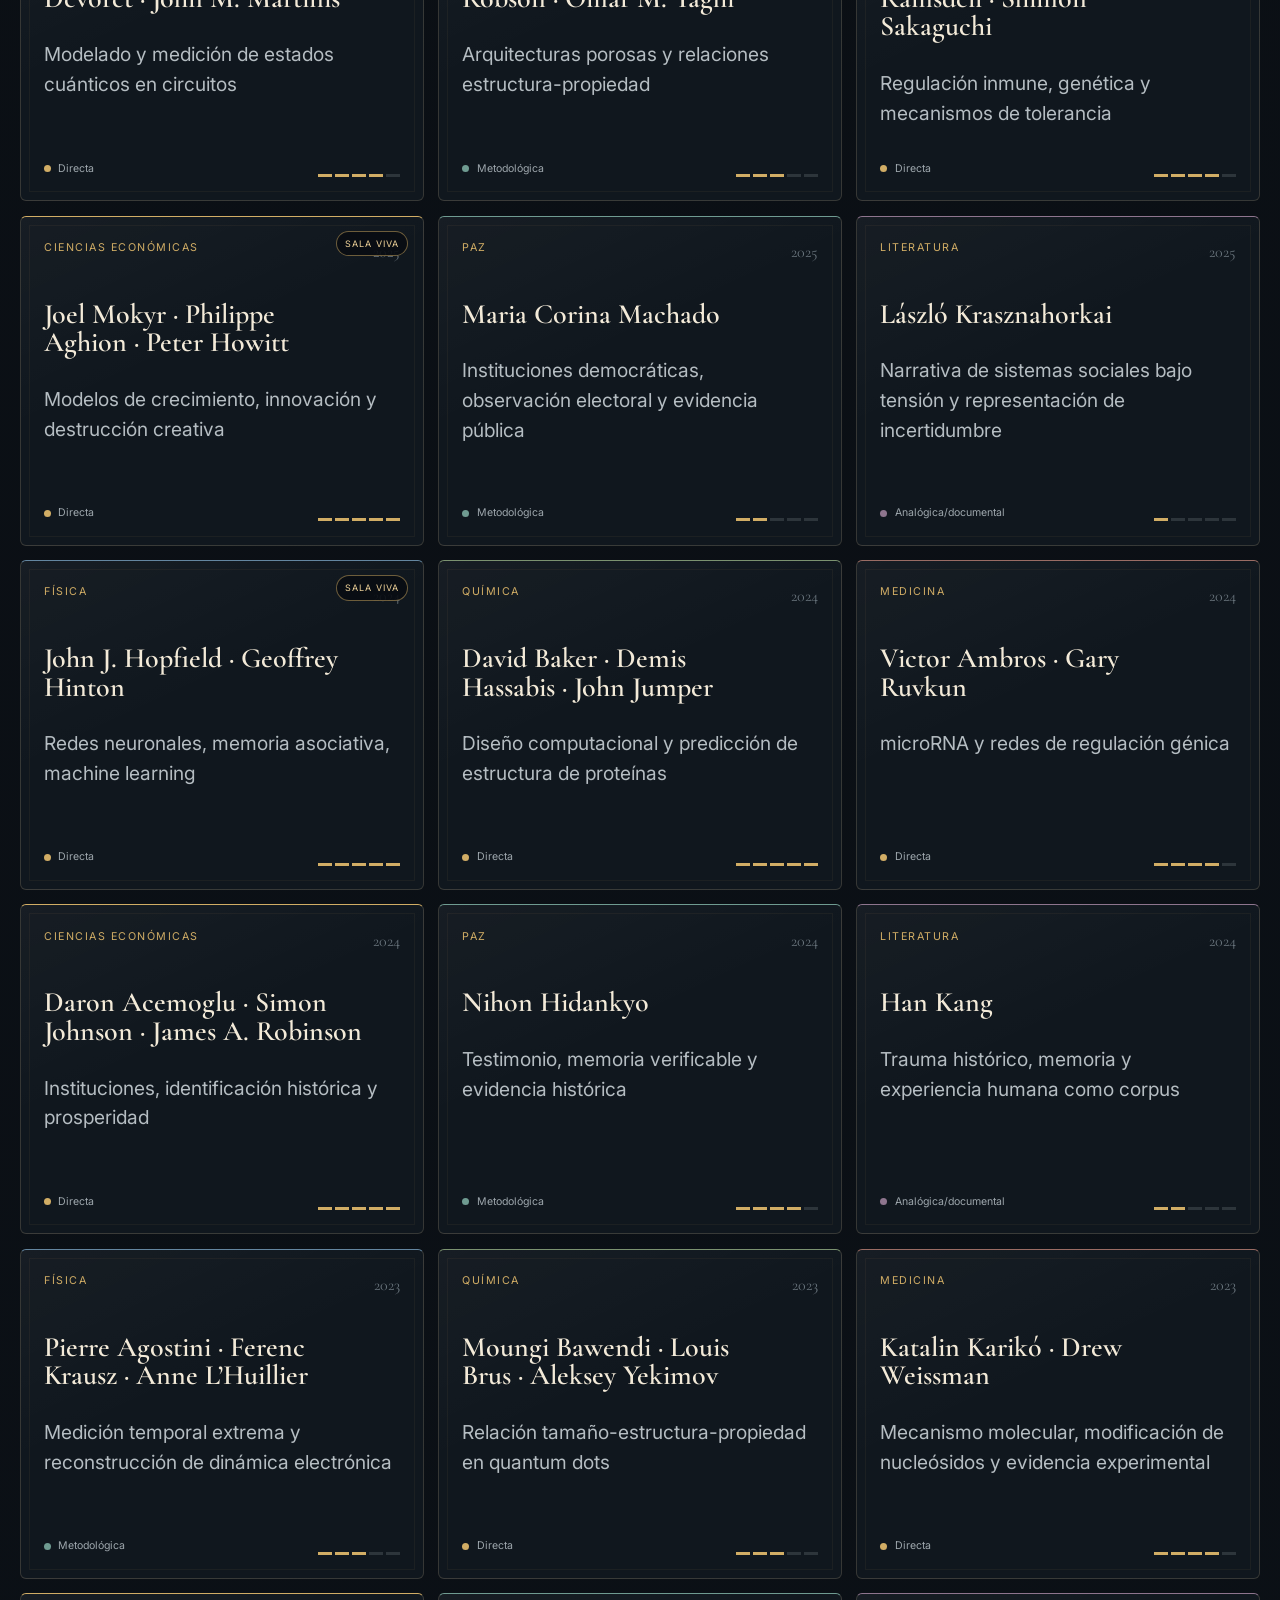
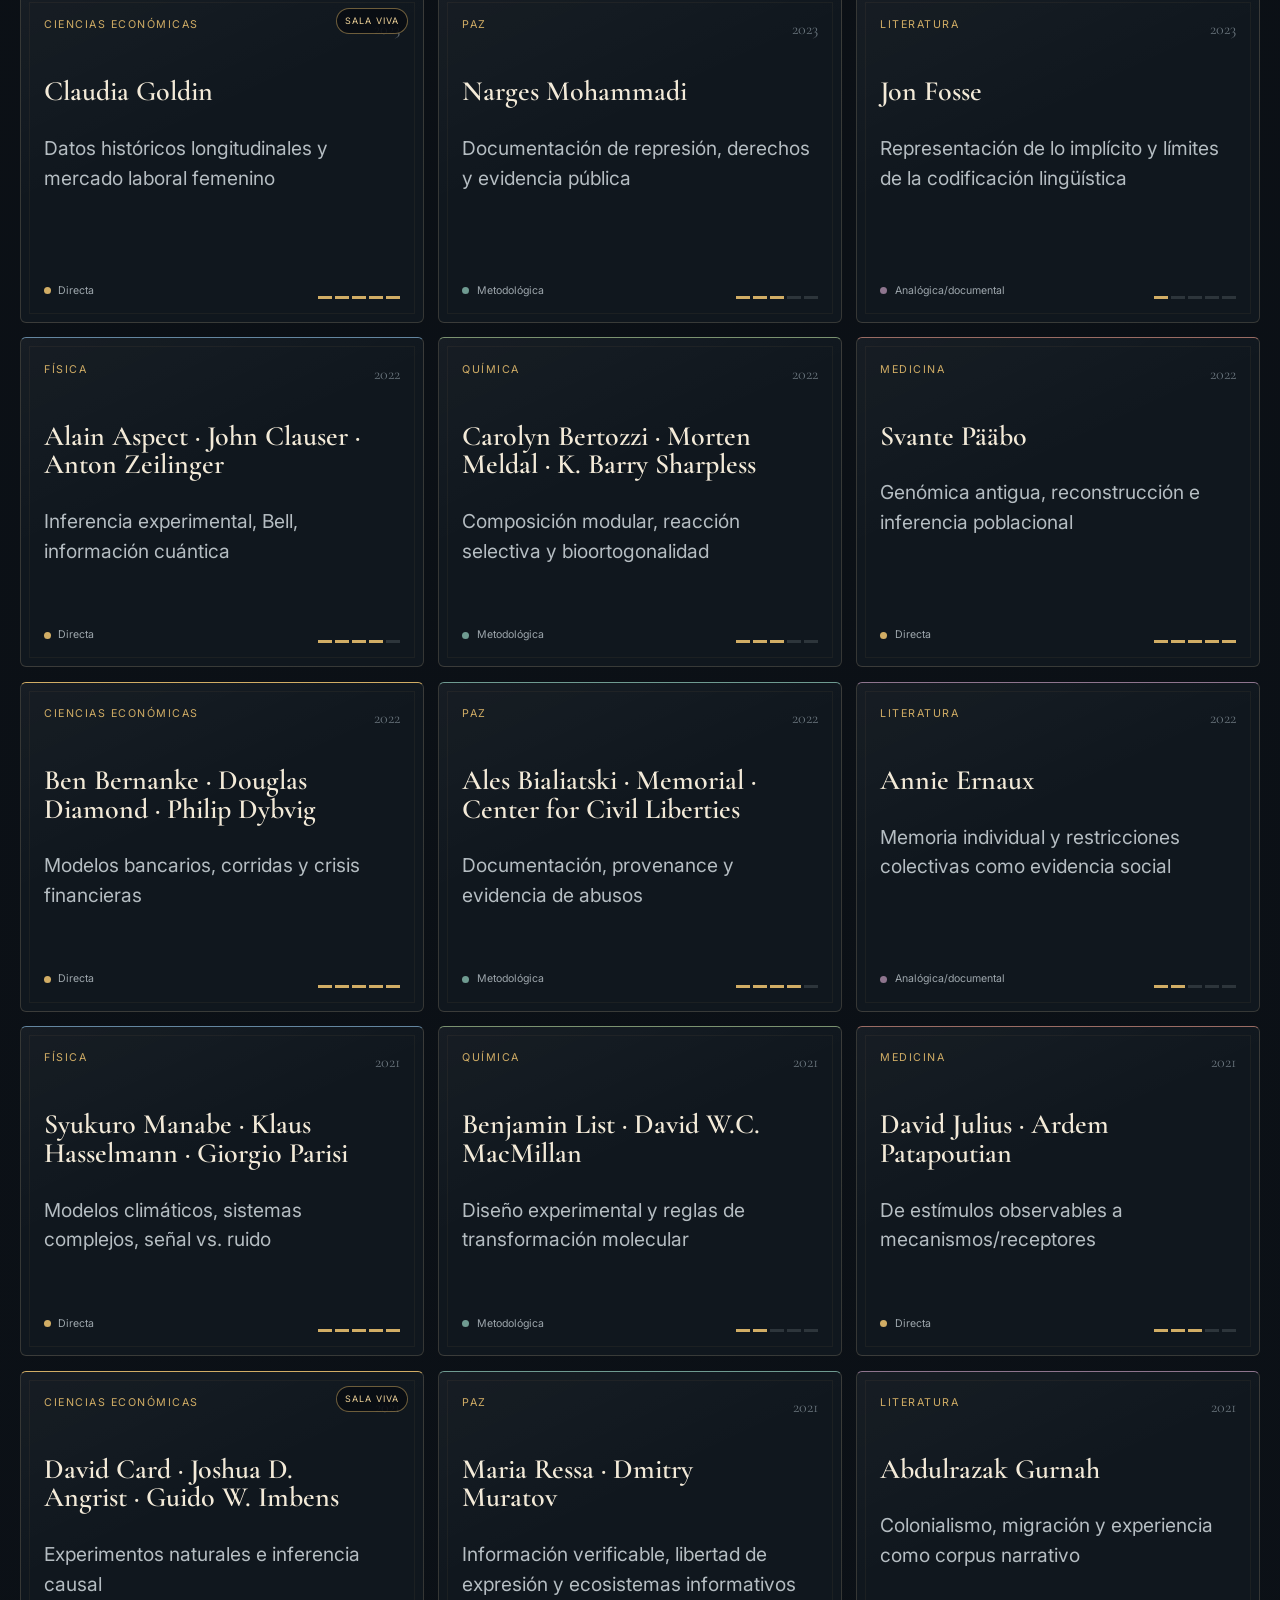
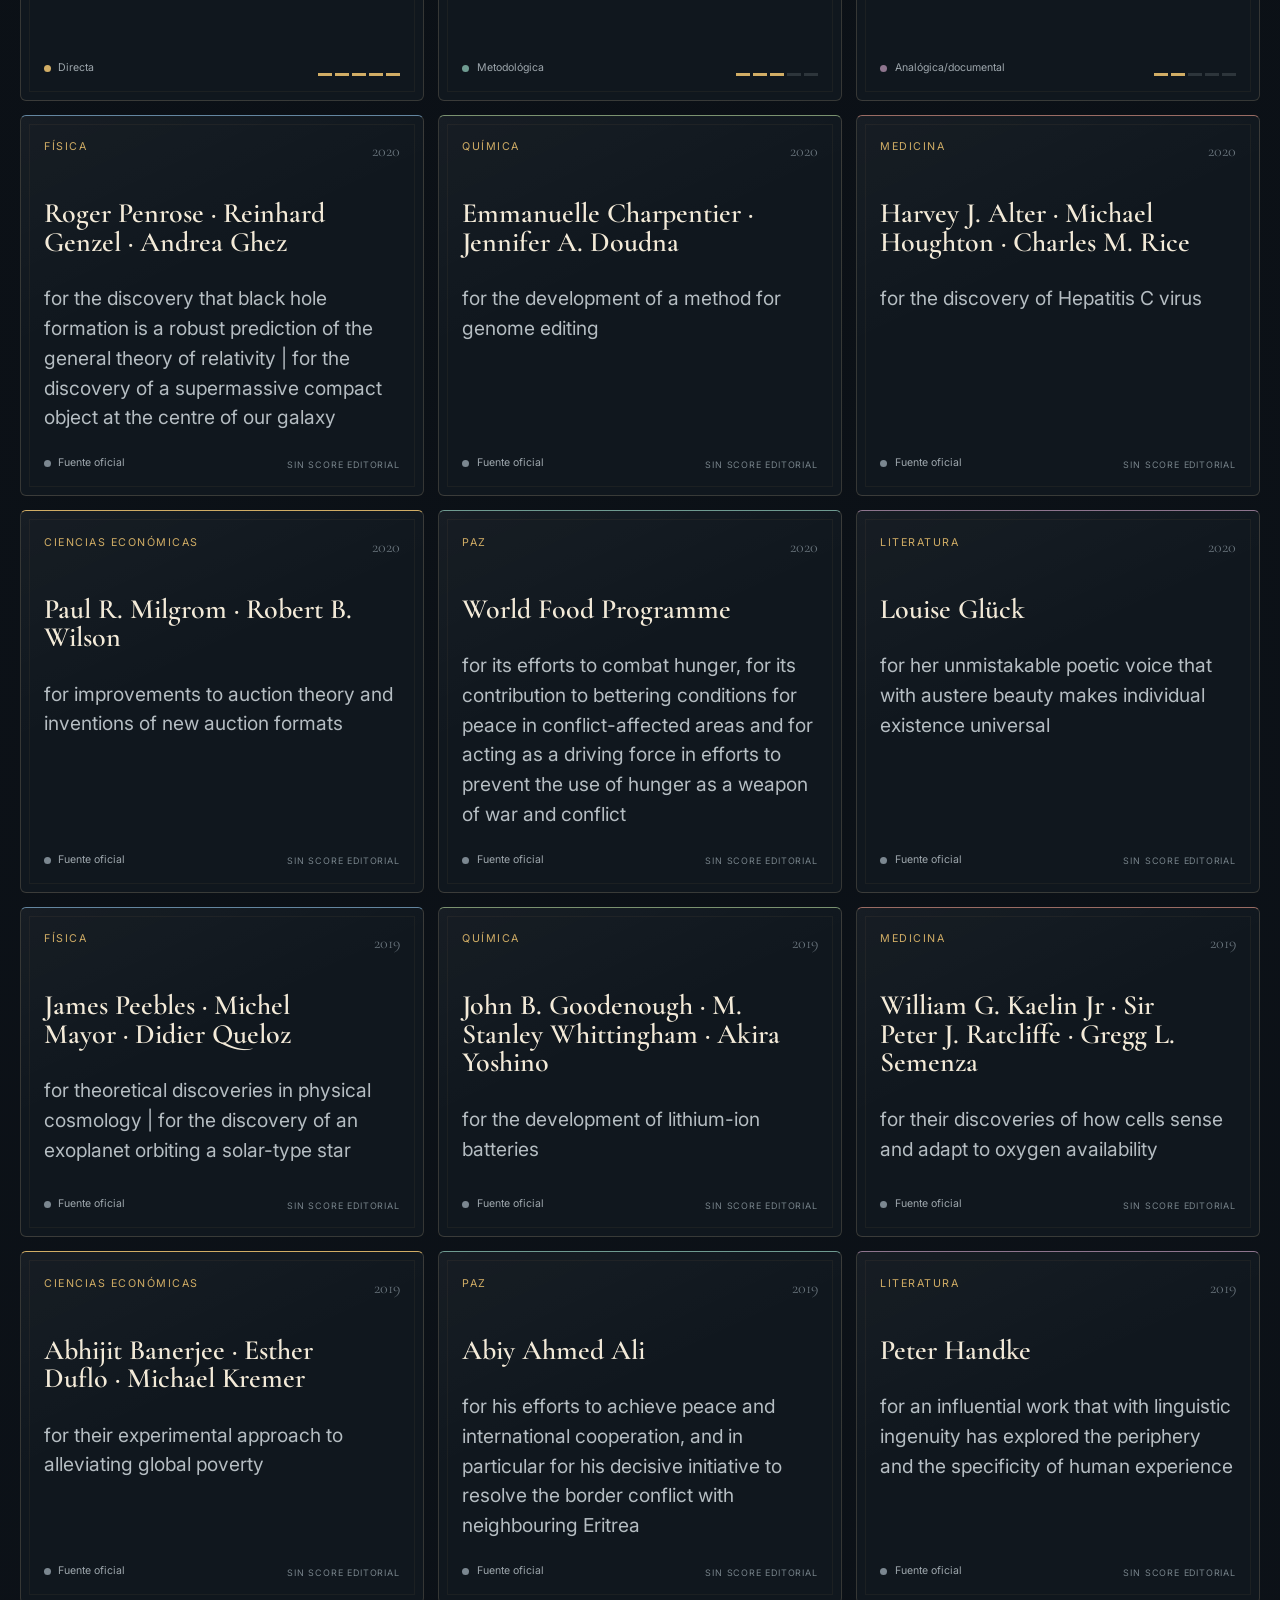
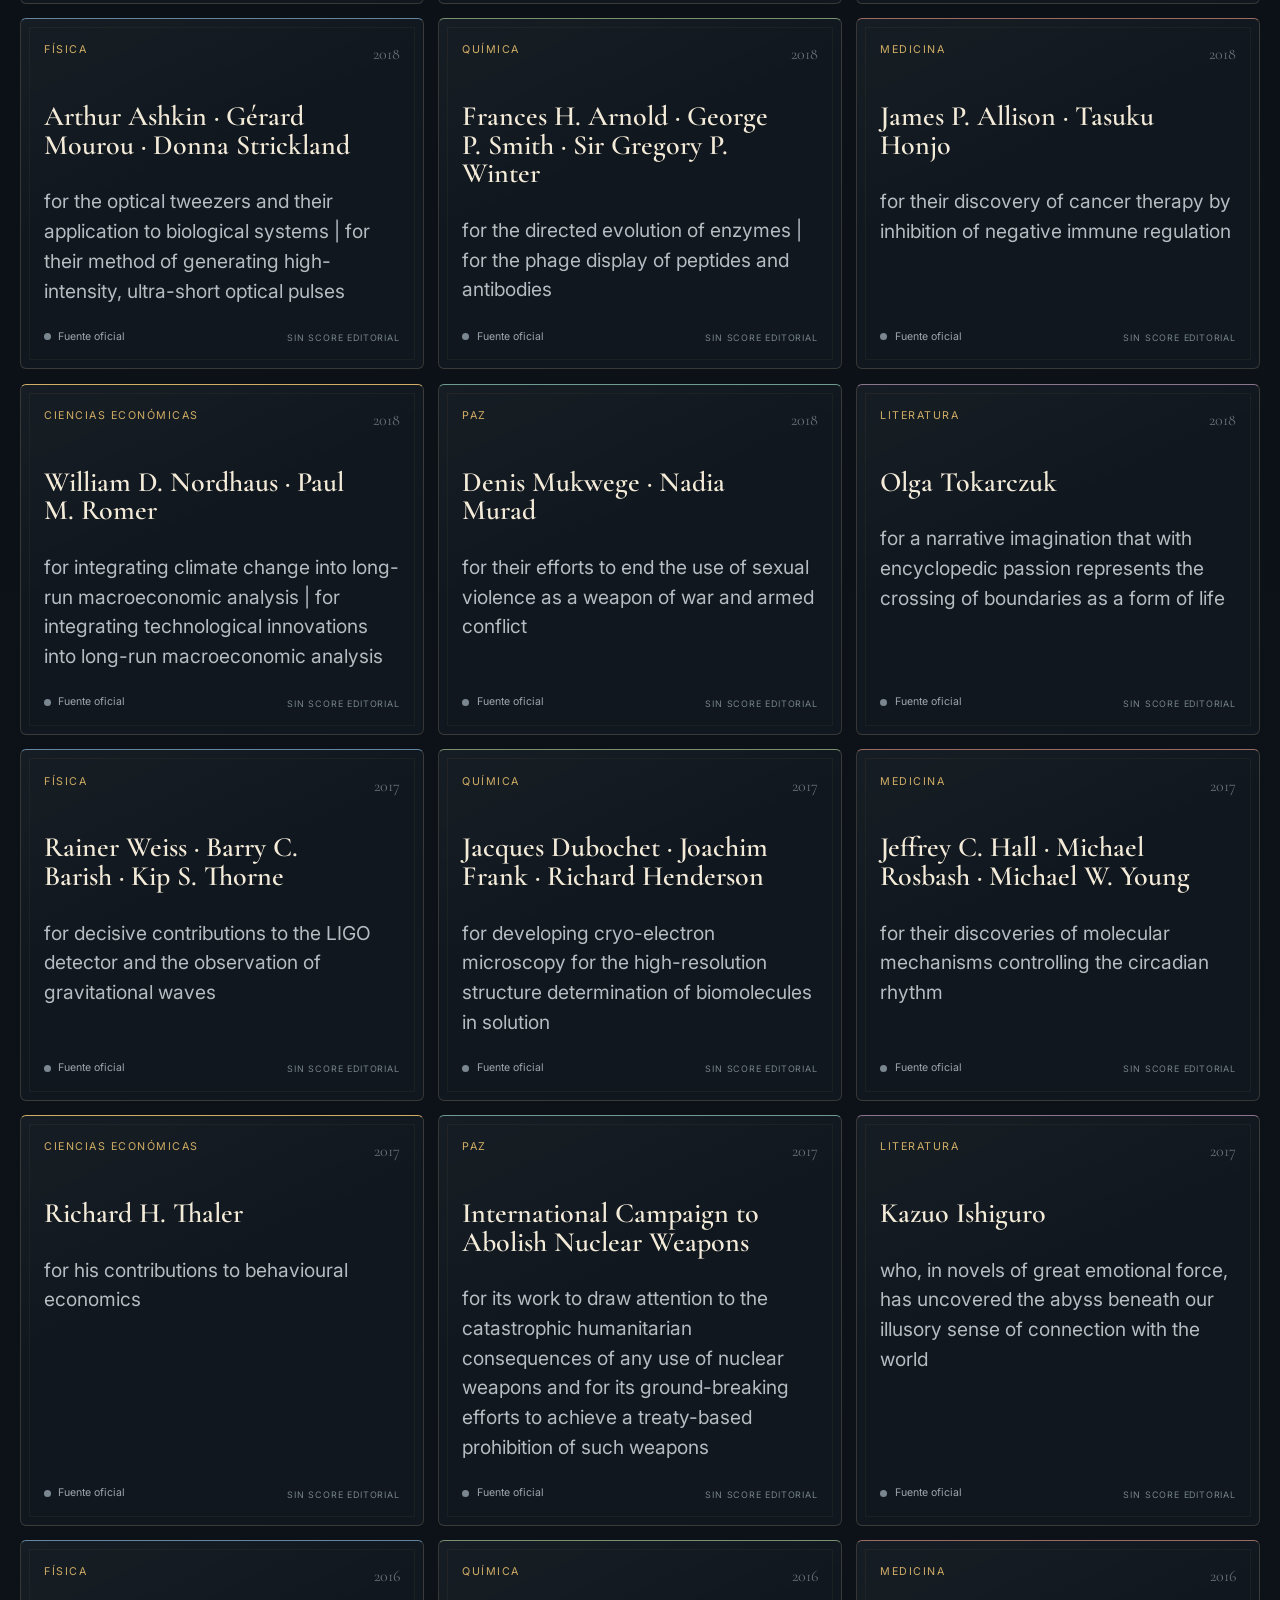
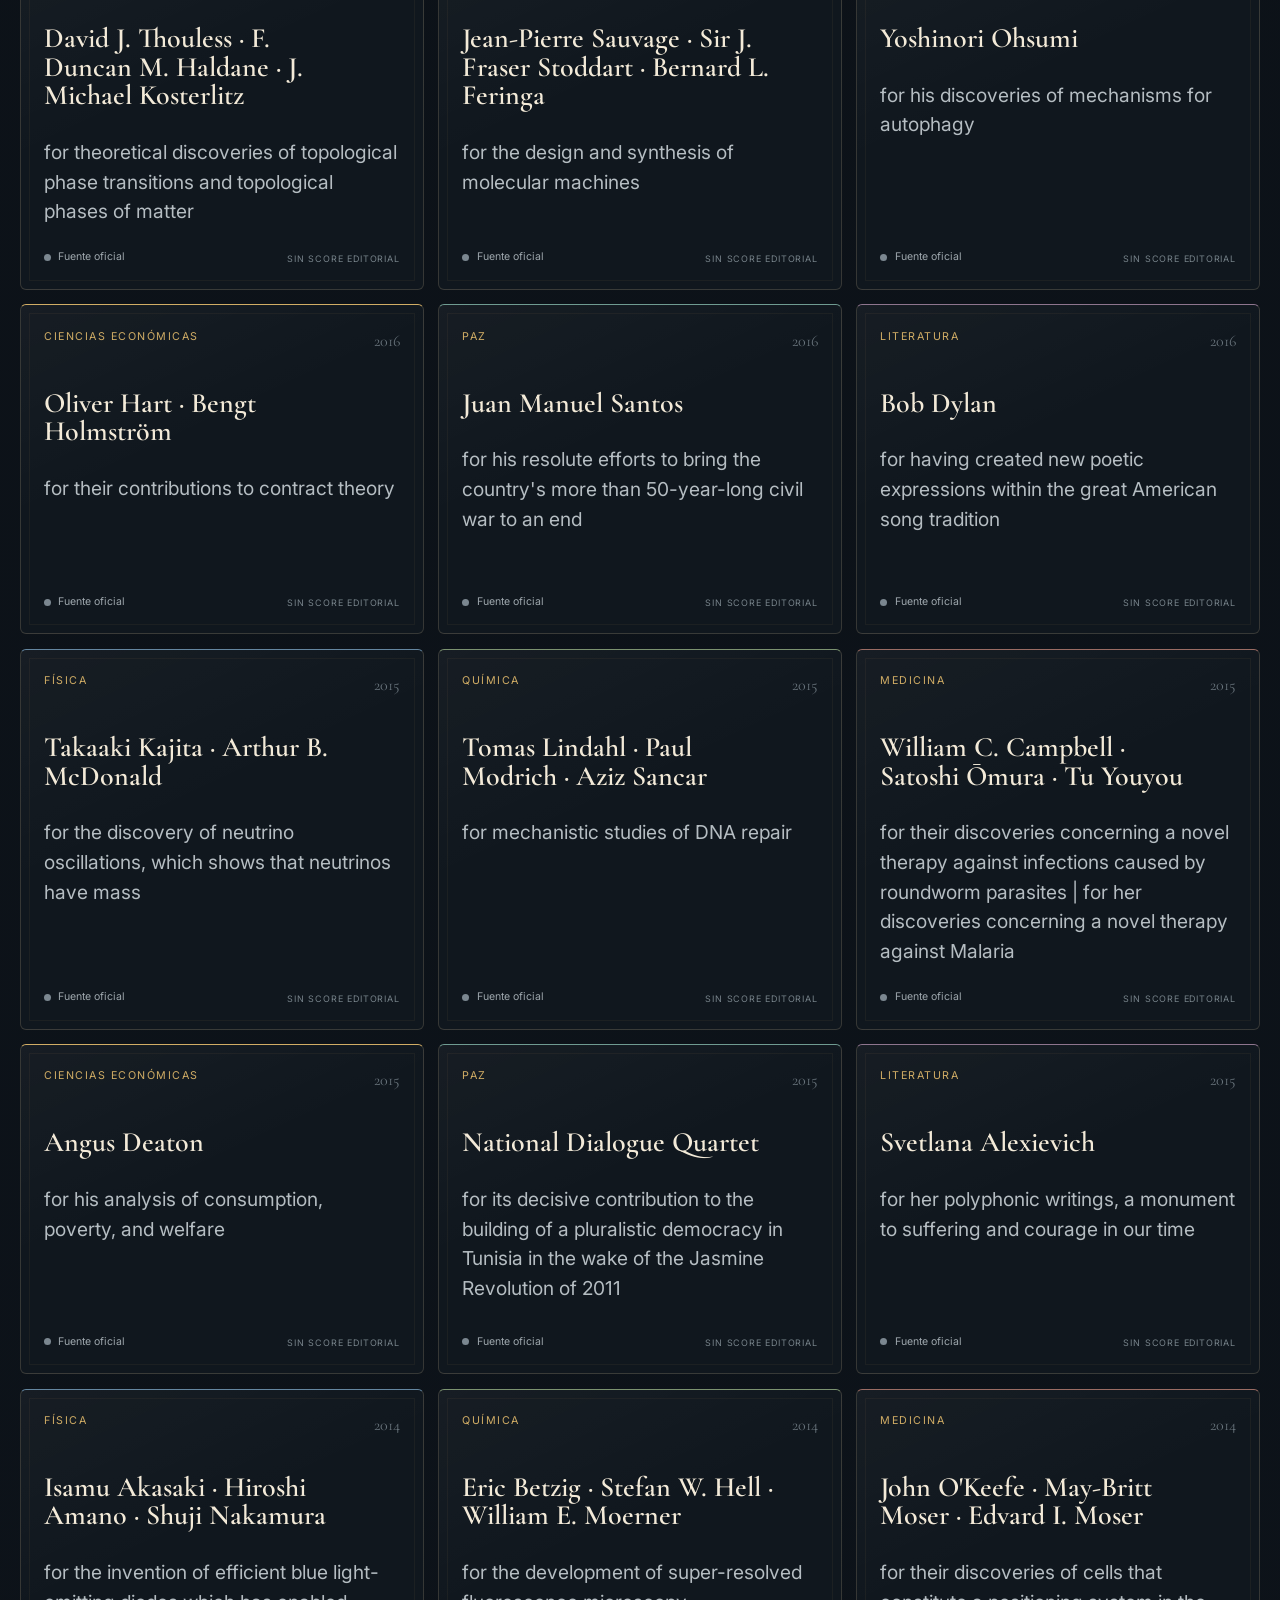
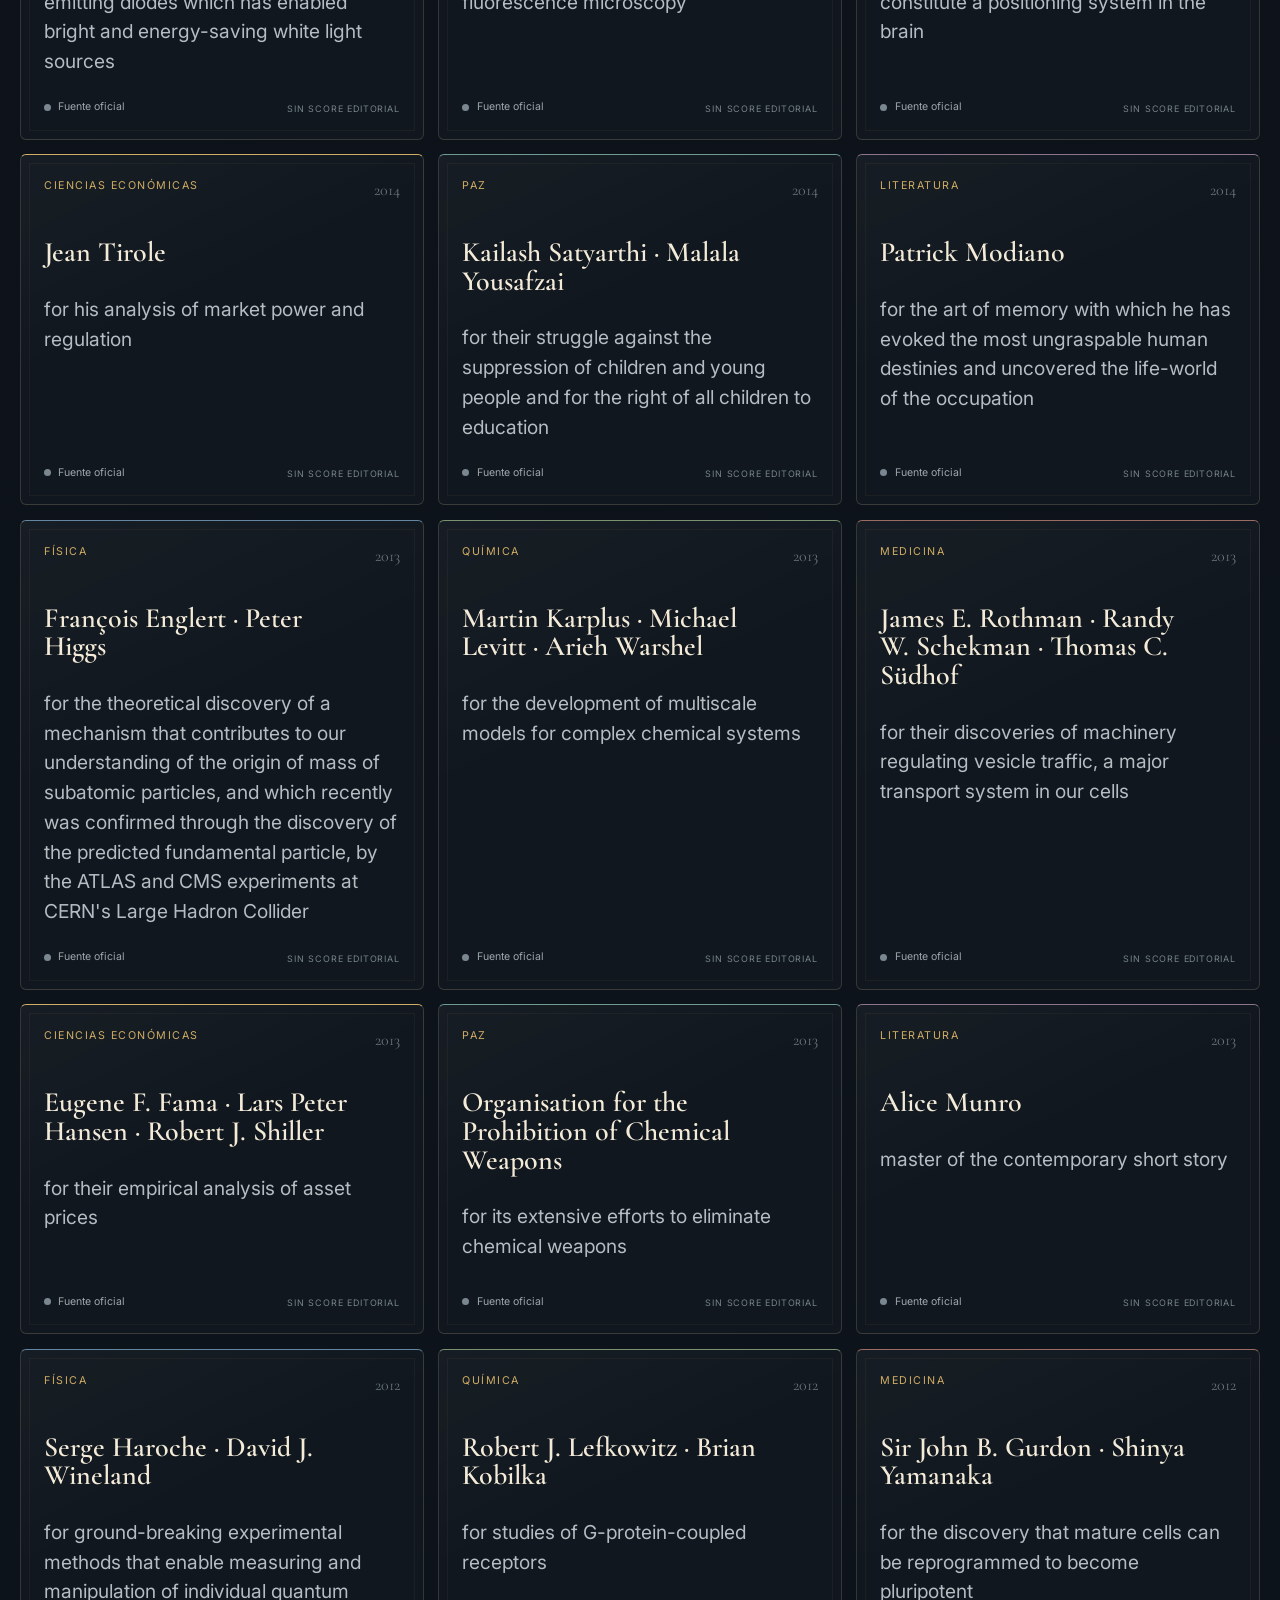
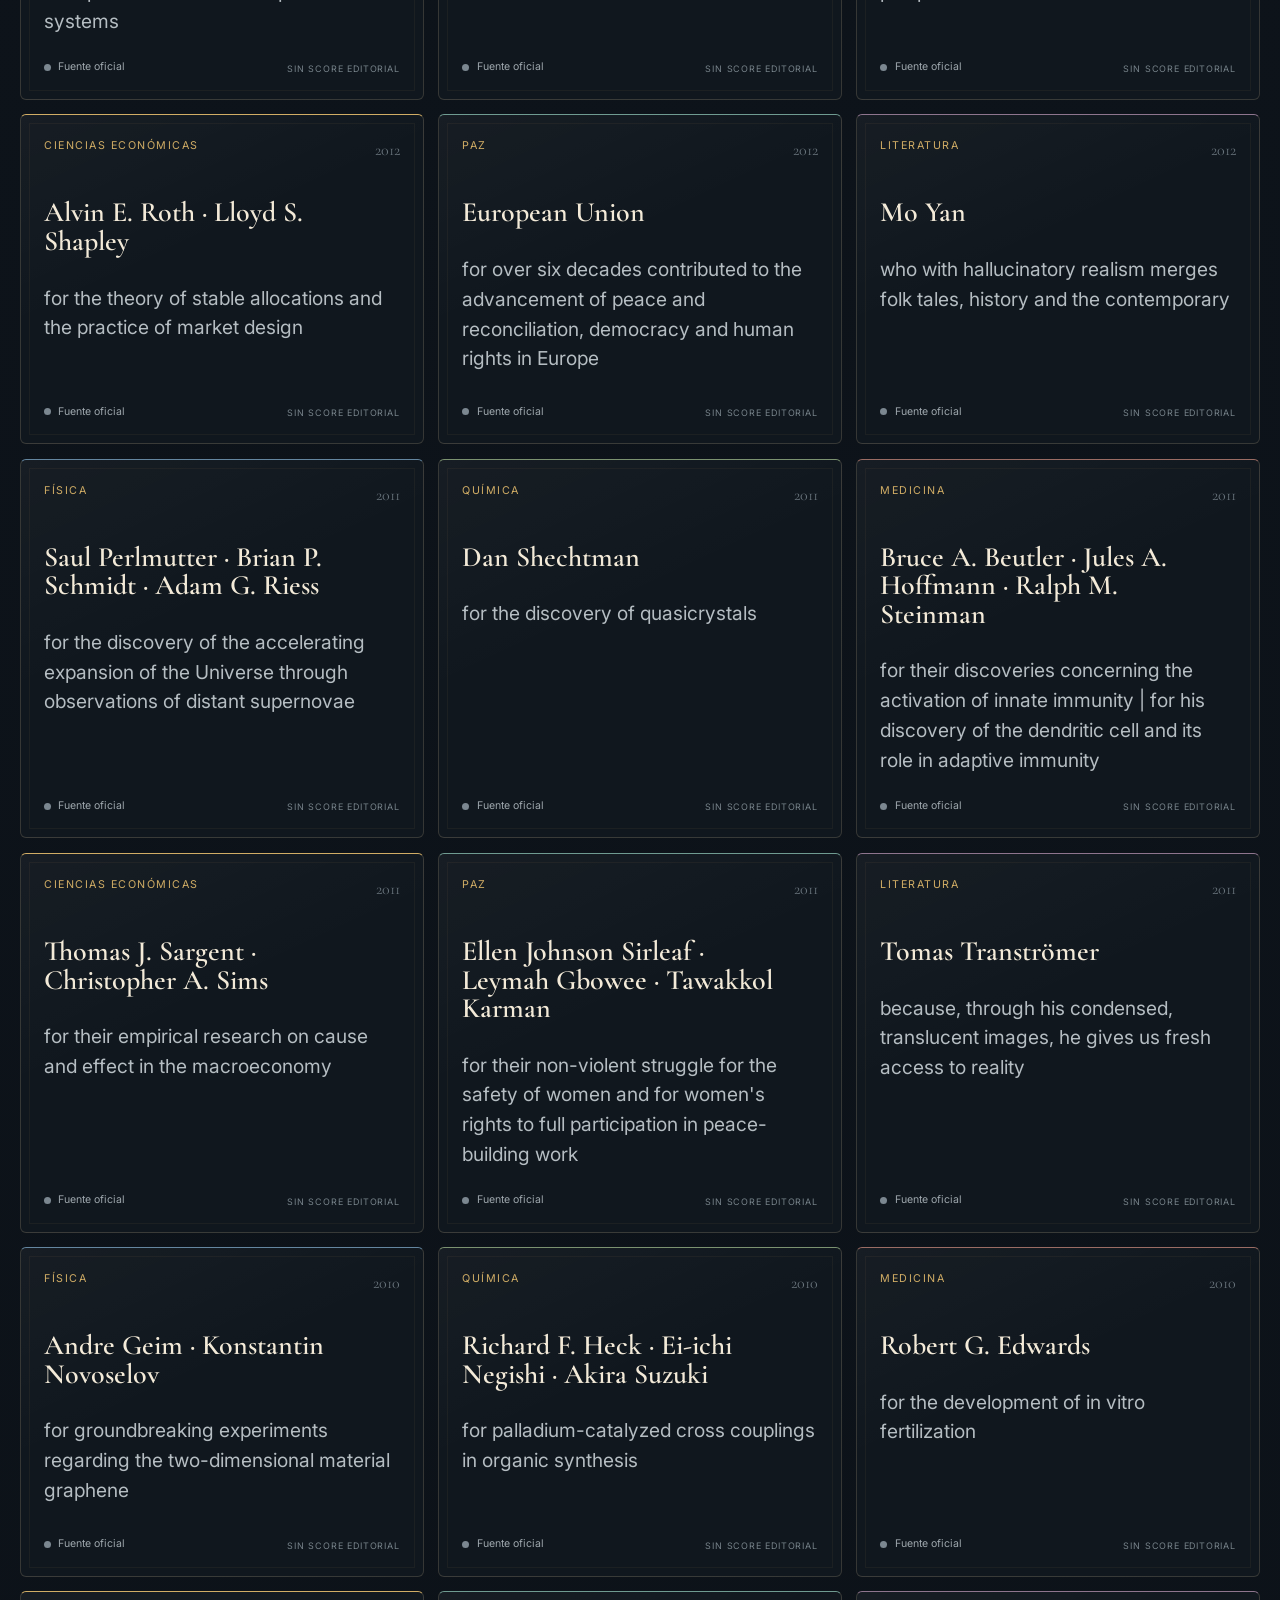
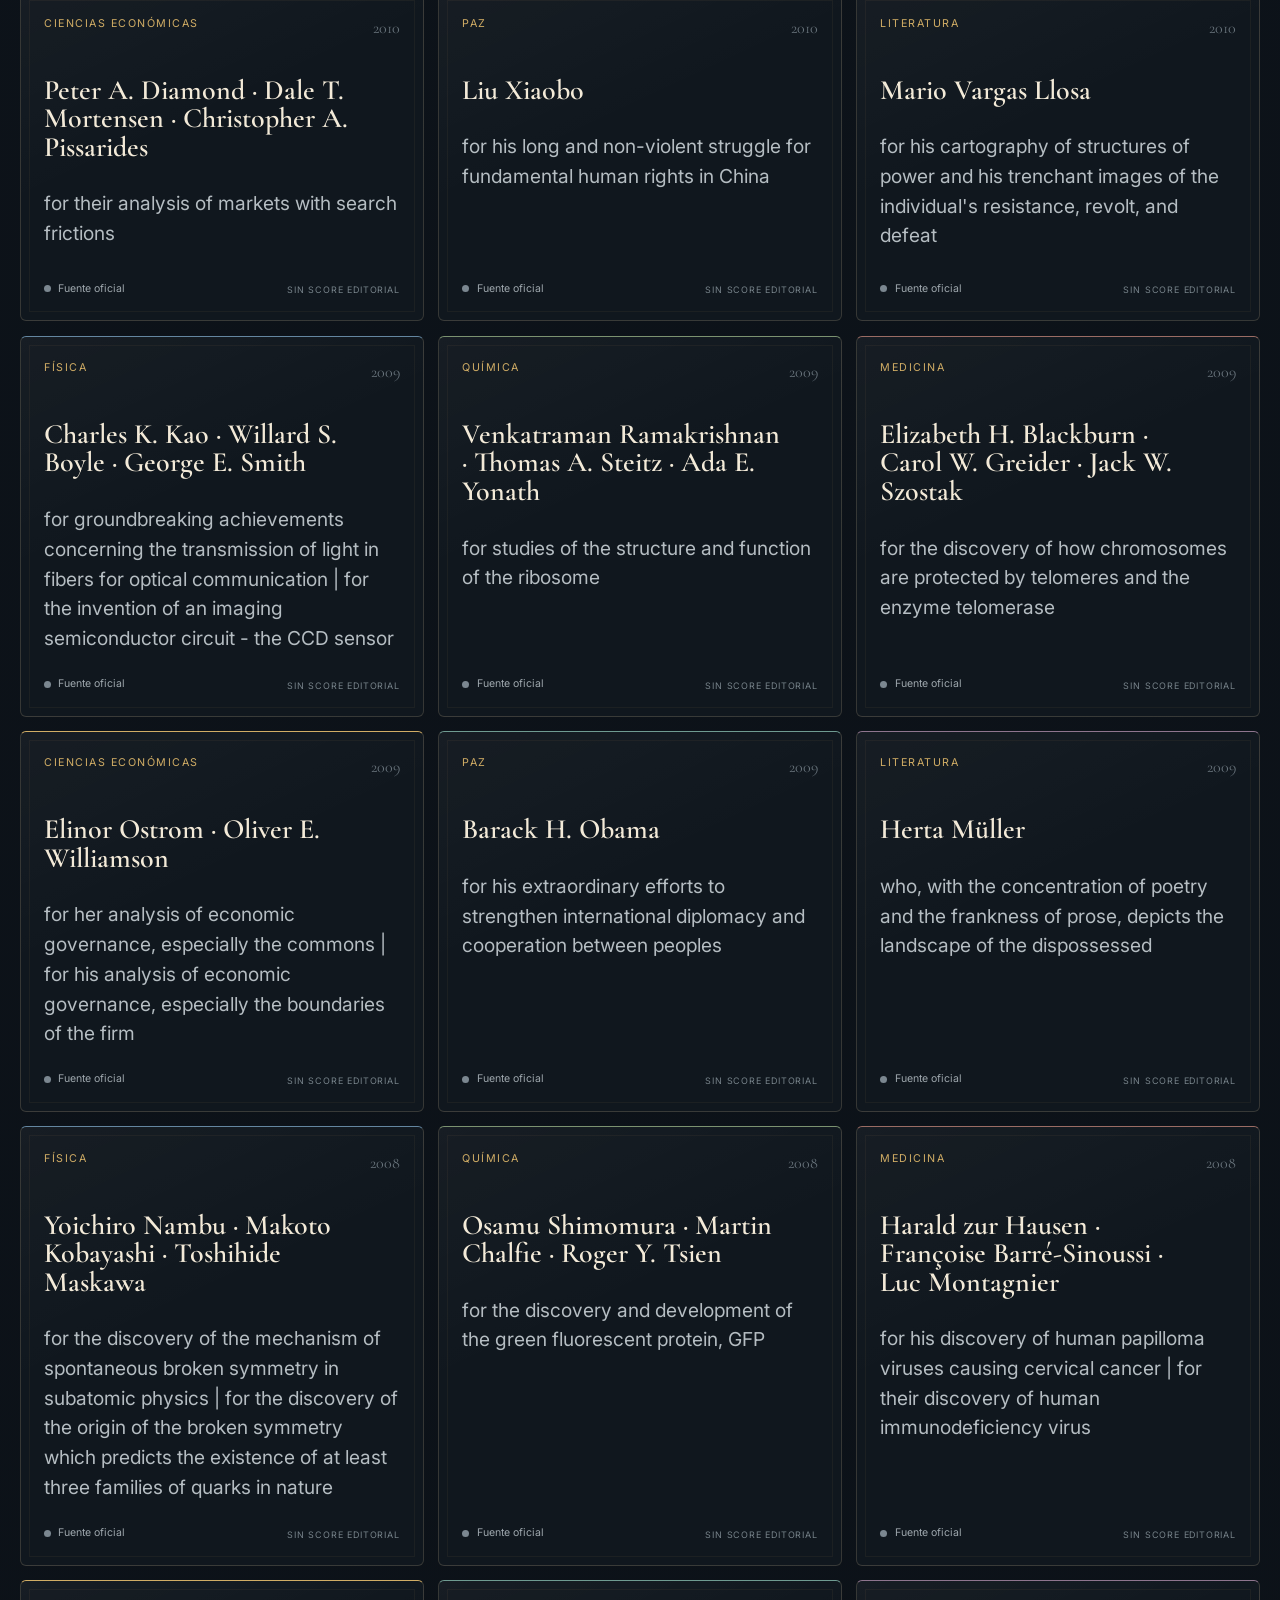
==== commit 72d0647e: "feat: link Nobel museum to economics streaming" ====
--- a/index.html
+++ b/index.html
@@ -3,7 +3,7 @@
 <head>
   <meta charset="utf-8" />
   <meta name="viewport" content="width=device-width, initial-scale=1" />
-  <meta name="description" content="Nobel Data Lab: 31 años de premios Nobel, 186 exhibiciones y una cola curatorial abierta para decidir qué ideas convertir en salas interactivas." />
+  <meta name="description" content="Nobel Data Lab: 31 años de premios Nobel, 186 exhibiciones y un museo vivo para explorar evidencia, modelos y conexiones." />
   <meta name="theme-color" content="#0c1117" />
   <title>Nobel Data Lab · Museo Vivo de Ideas</title>
   <link rel="preconnect" href="https://fonts.googleapis.com" />
@@ -11,7 +11,6 @@
   <link href="https://fonts.googleapis.com/css2?family=Cormorant+Garamond:wght@500;600;700&family=Inter:wght@400;500;600&display=swap" rel="stylesheet" />
   <link rel="stylesheet" href="assets/styles.css" />
   <link rel="stylesheet" href="assets/exhibit.css" />
-  <link rel="stylesheet" href="assets/read-aloud.css" />
 </head>
 <body>
   <a class="skip-link" href="#main">Ir al contenido</a>
@@ -26,23 +25,23 @@
     <nav class="main-nav" aria-label="Navegación principal">
       <a href="#rutas">Rutas</a>
       <a href="#conexiones">Conectar</a>
-      <a href="#prioridades">Próximas</a>
       <a href="#galeria">Galería</a>
       <a href="#gabinete">Gabinete</a>
       <a href="#laboratorio">Salas vivas</a>
+      <a href="economics-streaming.html">Economics Streaming</a>
     </nav>
     <a class="ghost-button" href="https://github.com/dinatalediego/dntl_economia" target="_blank" rel="noreferrer">Repositorio ↗</a>
   </header>
 
   <main id="main">
-    <section class="hero" id="top" data-read-label="Introducción al museo">
+    <section class="hero" id="top">
       <div class="hero-copy">
         <p class="eyebrow">Archivo longitudinal · 1995—2025</p>
         <h1>Cuando cae la noche,<br /><em>las ideas conversan.</em></h1>
         <p class="hero-lede">Ciento ochenta y seis ediciones Nobel dejan de ser vitrinas: cada pieza abre una sala propia y las más fértiles permiten <strong>manipular el mecanismo</strong>.</p>
         <div class="hero-actions">
           <a class="primary-button" href="#galeria">Entrar a la colección</a>
-          <a class="text-link" href="#prioridades">Ver qué sala sigue →</a>
+          <a class="text-link" href="economics-streaming.html">Abrir Economics Streaming →</a>
           <a class="text-link" href="exhibit.html?area=F%C3%ADsica&year=2024">Probar una exhibición viva →</a>
           <button class="text-button" id="random-exhibit" type="button">Sorpréndeme con una sala →</button>
           <a class="text-link" href="data/nobel_laureates_1995_2025.csv" download>Descargar datos de laureados ↓</a>
@@ -59,14 +58,14 @@
       </div>
     </section>
 
-    <section class="stats-corridor" aria-label="Resumen de la colección" data-read-label="Resumen de la colección">
+    <section class="stats-corridor" aria-label="Resumen de la colección">
       <article><span>186</span><p>ediciones área-año</p></article>
       <article><span>376</span><p>registros premio-laureado</p></article>
       <article><span>31</span><p>años completos</p></article>
       <article><span>1</span><p>catálogo como fuente</p></article>
     </section>
 
-    <section class="section routes" id="rutas" data-read-label="Rutas temáticas">
+    <section class="section routes" id="rutas">
       <div class="section-heading">
         <div><p class="eyebrow">No empieces por una disciplina</p><h2>Empieza por una obsesión.</h2></div>
         <p>Escoge una pregunta; el museo filtrará las piezas que comparten estructura, no necesariamente profesión.</p>
@@ -81,7 +80,7 @@
       <p class="route-status" id="route-status" aria-live="polite">Explora libremente o elige una ruta.</p>
     </section>
 
-    <section class="section connection-lab" id="conexiones" data-read-label="Laboratorio de conexiones">
+    <section class="section connection-lab" id="conexiones">
       <div class="section-heading">
         <div><p class="eyebrow">Laboratorio de conexiones</p><h2>Haz conversar<br />dos ideas.</h2></div>
         <p>Elige dos Nobel. El museo compara sus lentes, encuentra mecanismos compartidos y propone una pregunta transferible sin confundir analogía con evidencia.</p>
@@ -107,43 +106,7 @@
       </div>
     </section>
 
-    <section class="section roadmap" id="prioridades" aria-labelledby="roadmap-title" data-read-label="Mesa de prioridad curatorial">
-      <div class="section-heading">
-        <div><p class="eyebrow">Mesa de curaduría · reglas abiertas</p><h2 id="roadmap-title">¿Qué sala<br />despertamos después?</h2></div>
-        <p>Una rúbrica local ordena las 156 ediciones aún no curadas por potencial interactivo y esfuerzo. Es una cola de prototipado, <strong>no una jerarquía del valor de los Nobel</strong>.</p>
-      </div>
-
-      <div class="roadmap-ledger" aria-label="Resumen de la priorización">
-        <article><span id="roadmap-candidate-count">156</span><p>candidatas históricas</p></article>
-        <article><span id="roadmap-portfolio-count">12</span><p>en cartera equilibrada</p></article>
-        <article><span>0</span><p>servicios pagos por visita</p></article>
-        <article><span>v1.0</span><p>rúbrica versionada</p></article>
-      </div>
-
-      <div class="roadmap-toolbar">
-        <div class="roadmap-tabs" role="group" aria-label="Ordenar candidatas a nuevas salas">
-          <button class="roadmap-tab active" type="button" data-roadmap-mode="portfolio" aria-pressed="true">Portafolio equilibrado</button>
-          <button class="roadmap-tab" type="button" data-roadmap-mode="priority" aria-pressed="false">Mayor índice</button>
-          <button class="roadmap-tab" type="button" data-roadmap-mode="effort" aria-pressed="false">Menor esfuerzo</button>
-        </div>
-        <a class="roadmap-download" href="data/nobel_room_candidates_1995_2020.csv" download>Descargar ranking completo ↓</a>
-      </div>
-      <p class="roadmap-status" id="roadmap-status" aria-live="polite">Cargando la cola curatorial…</p>
-      <div class="roadmap-grid" id="roadmap-grid" aria-busy="true"></div>
-      <div class="roadmap-error" id="roadmap-error" hidden><strong>La mesa curatorial no respondió.</strong><span>La galería factual sigue disponible.</span></div>
-
-      <details class="roadmap-method">
-        <summary>Cómo decide la rúbrica y por qué puede discutirse</summary>
-        <div class="method-grid">
-          <p><strong>Potencial · 100</strong><span>Mecanismo 30 · interacción 25 · transferencia 20 · fuente 15 · alcance 10.</span></p>
-          <p><strong>Índice sostenible</strong><span>Aplica al potencial un factor de esfuerzo: S × 1,00 · M × 0,88 · L × 0,74.</span></p>
-          <p><strong>Portafolio · 12</strong><span>Elige dos candidatas por área y busca otra década para la segunda plaza.</span></p>
-          <p><strong>Límite explícito</strong><span>Las palabras clave orientan el siguiente prototipo; una persona debe revisar fuente, sensibilidad y diseño antes de publicar una sala.</span></p>
-        </div>
-      </details>
-    </section>
-
-    <section class="section gallery" id="galeria" data-read-label="Gran Galería: 186 piezas">
+    <section class="section gallery" id="galeria">
       <div class="section-heading gallery-heading">
         <div><p class="eyebrow">Gran Galería</p><h2>186 piezas.<br />31 años.</h2></div>
         <div class="gallery-search"><label for="search">Buscar en la colección</label><input id="search" type="search" placeholder="laureado, modelo, concepto…" autocomplete="off" /></div>
@@ -155,14 +118,14 @@
         <button class="filter-reset" id="reset-filters" type="button">Limpiar filtros</button>
       </div>
       <div class="gallery-meta">
-        <p role="status" aria-live="polite" aria-atomic="true"><span id="result-count">186</span> piezas visibles</p>
+        <p><span id="result-count">186</span> piezas visibles</p>
         <p class="legend"><span class="legend-dot direct"></span>Directa <span class="legend-dot method"></span>Metodológica <span class="legend-dot analogue"></span>Analógica <span class="legend-dot source"></span>Fuente oficial</p>
       </div>
-      <div class="exhibit-grid" id="exhibit-grid"></div>
+      <div class="exhibit-grid" id="exhibit-grid" aria-live="polite"></div>
       <div class="empty-state" id="empty-state" hidden><span aria-hidden="true">◈</span><h3>Esta vitrina está vacía.</h3><p>Prueba otra combinación de sala, año o concepto.</p></div>
     </section>
 
-    <section class="section cabinet" id="gabinete" data-read-label="Gabinete del Polímata">
+    <section class="section cabinet" id="gabinete">
       <div class="cabinet-shell">
         <div class="section-heading inverse"><div><p class="eyebrow">Gabinete del Polímata</p><h2>Las fronteras son del catálogo,<br />no del conocimiento.</h2></div><p>Cuatro pasadizos conectan mecanismos que suelen enseñarse por separado.</p></div>
         <div class="connection-grid">
@@ -174,7 +137,7 @@
       </div>
     </section>
 
-    <section class="section laboratory" id="laboratorio" data-read-label="Salas interactivas disponibles">
+    <section class="section laboratory" id="laboratorio">
       <div class="section-heading">
         <div><p class="eyebrow">Salas que ya despertaron</p><h2>Lee menos.<br />Toca el mecanismo.</h2></div>
         <p>Cuatro Nobel tienen simuladores especializados en navegador. Las otras 182 piezas abren una ficha viva; 156 esperan una curaduría profunda sin perder su registro factual oficial.</p>
@@ -188,7 +151,7 @@
       </div>
     </section>
 
-    <section class="closing-hall" data-read-label="Cierre de la visita">
+    <section class="closing-hall">
       <p class="eyebrow">Antes de que amanezca</p>
       <h2>El visitante ya no solo recorre conocimiento.<br />Experimenta con él.</h2>
       <a class="primary-button" href="#top">Volver al Gran Hall ↑</a>
@@ -199,6 +162,5 @@
   <noscript><div class="noscript">Activa JavaScript para cargar y manipular las exhibiciones.</div></noscript>
   <script src="assets/app.js" defer></script>
   <script src="assets/exhibit-router.js" defer></script>
-  <script src="assets/read-aloud.js" defer></script>
 </body>
 </html>
